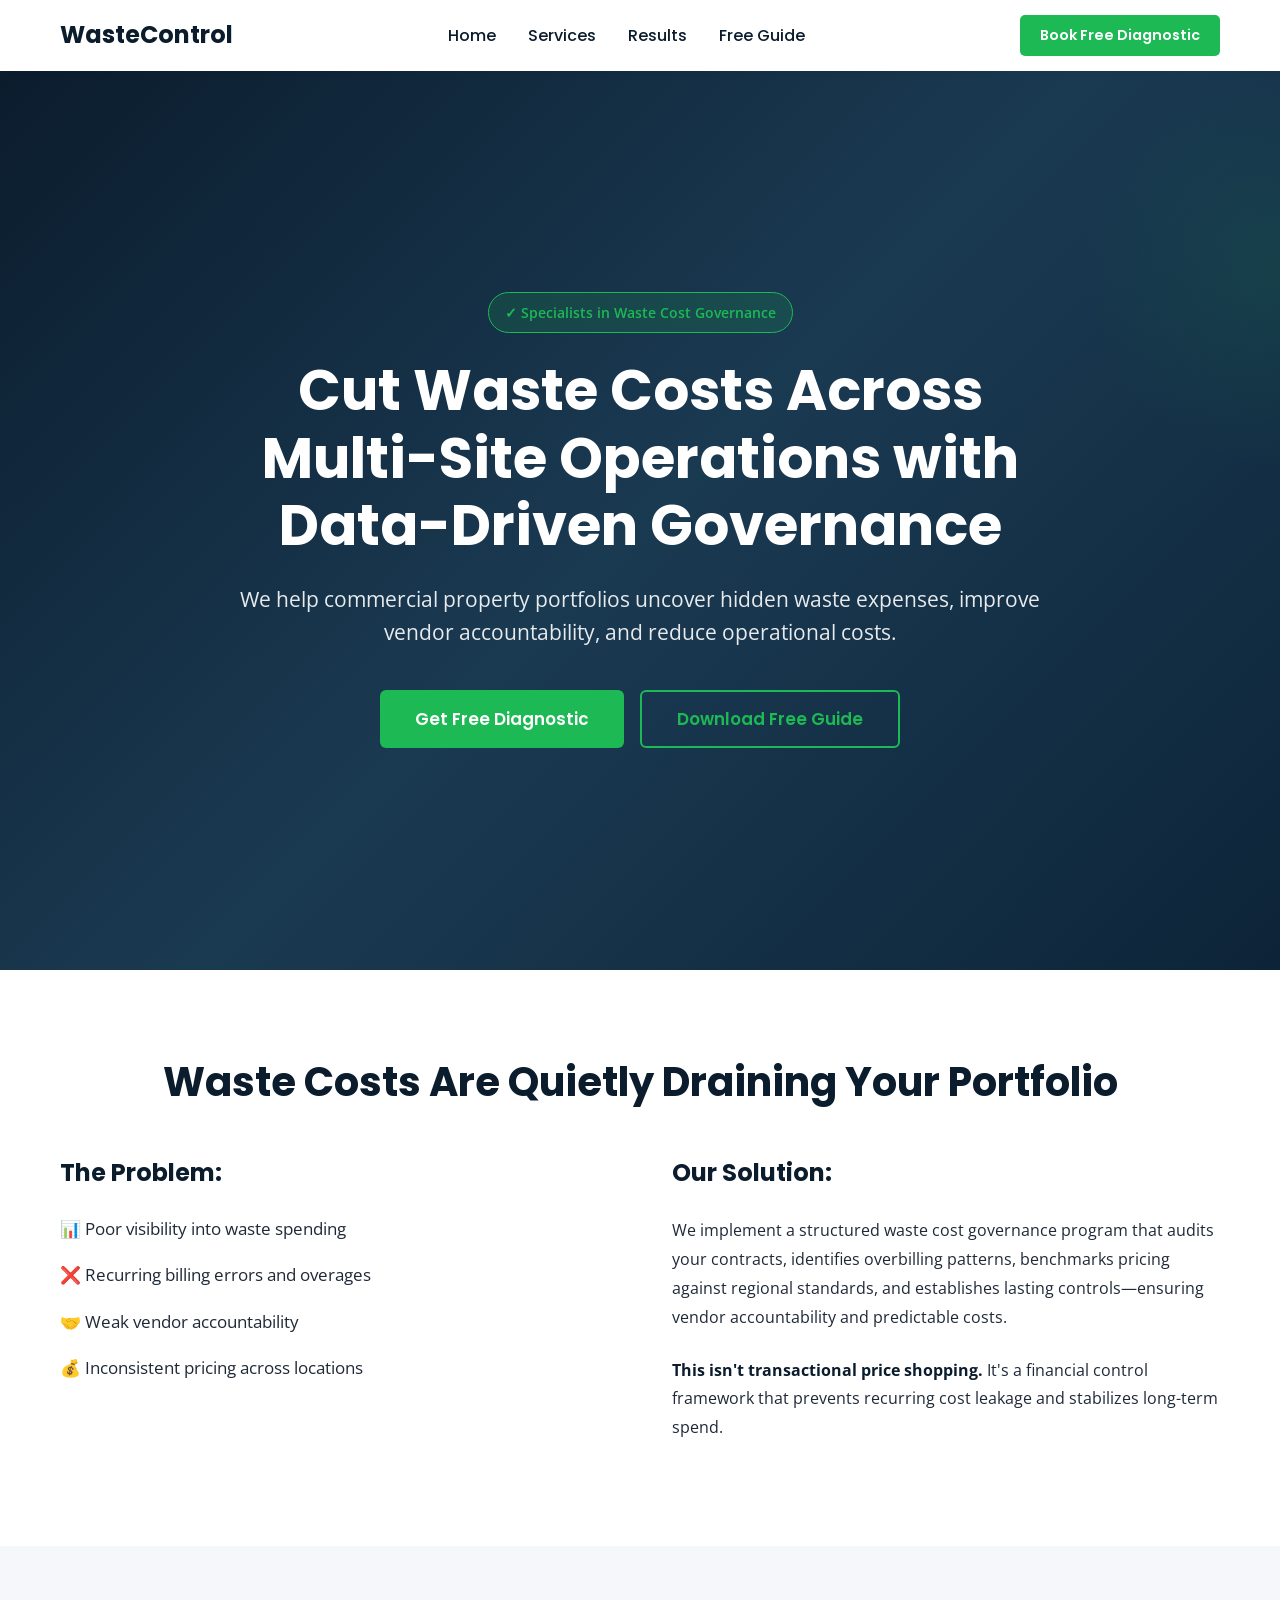
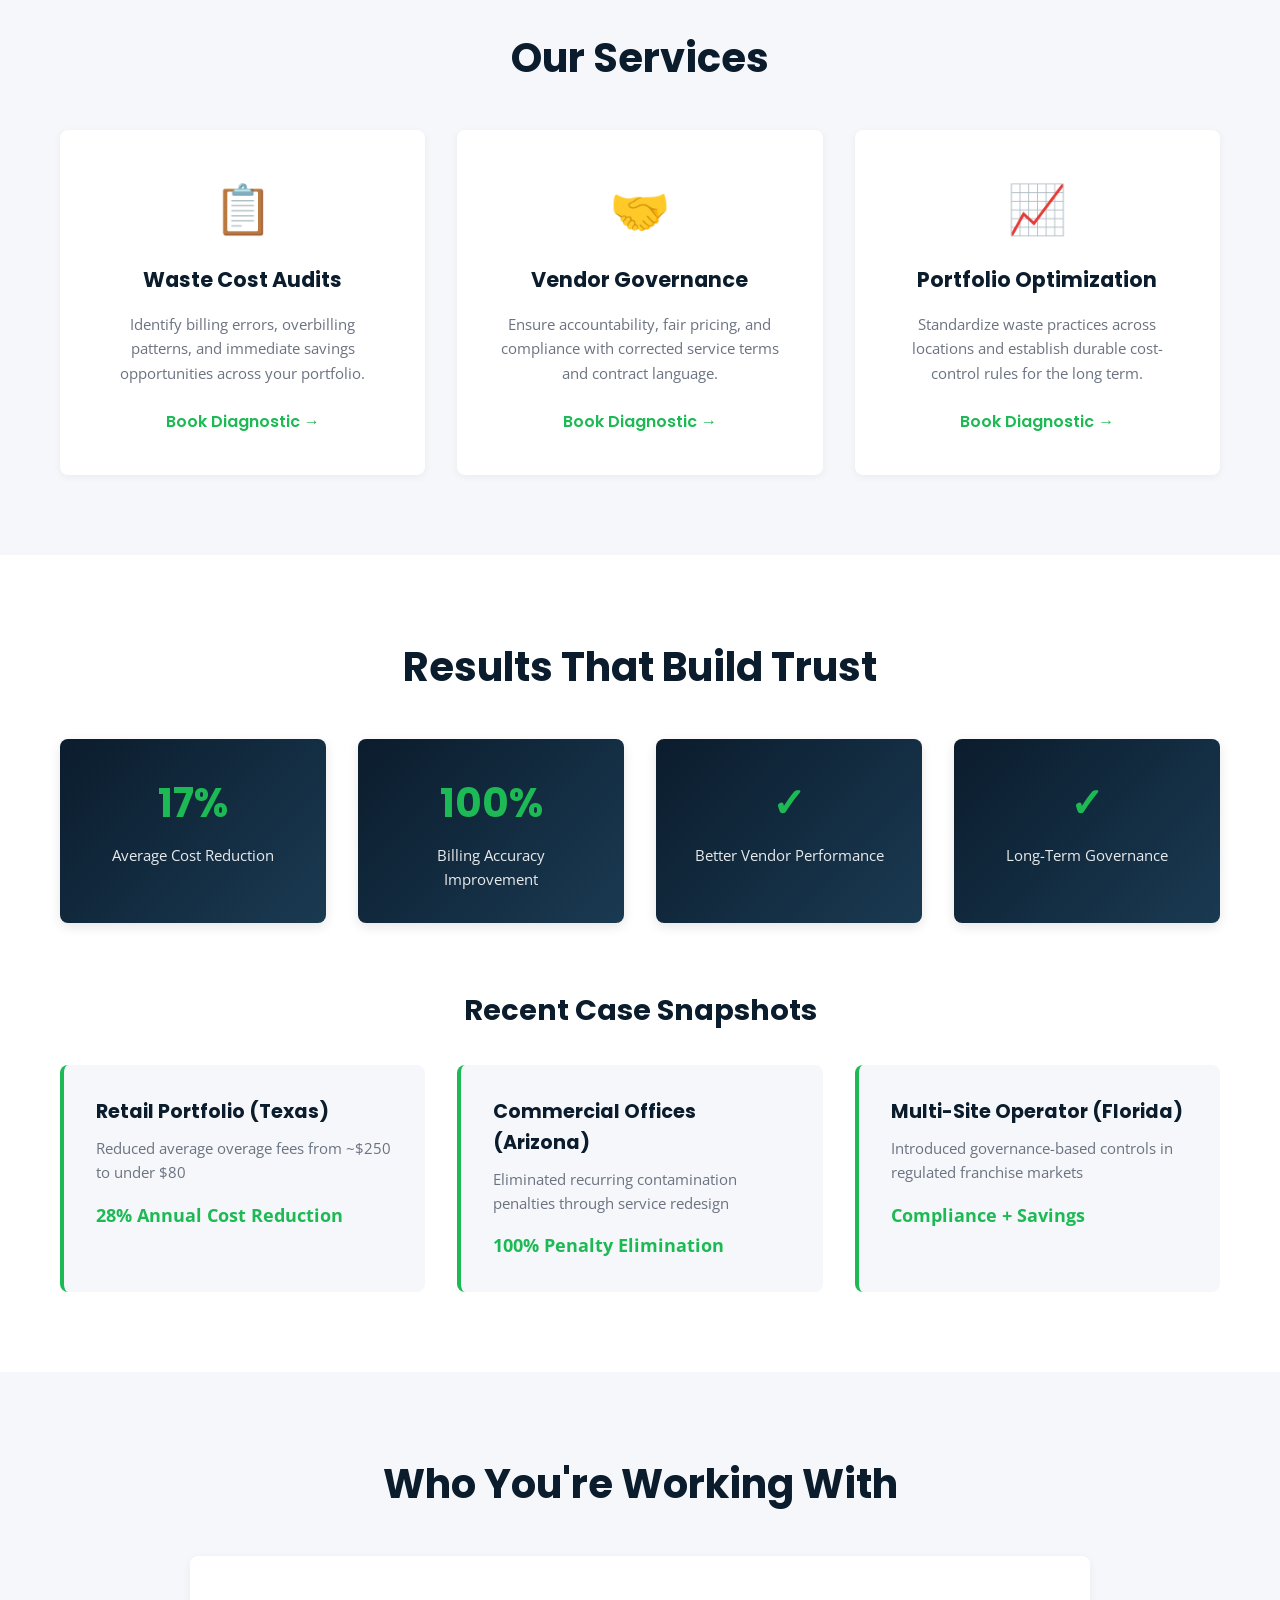
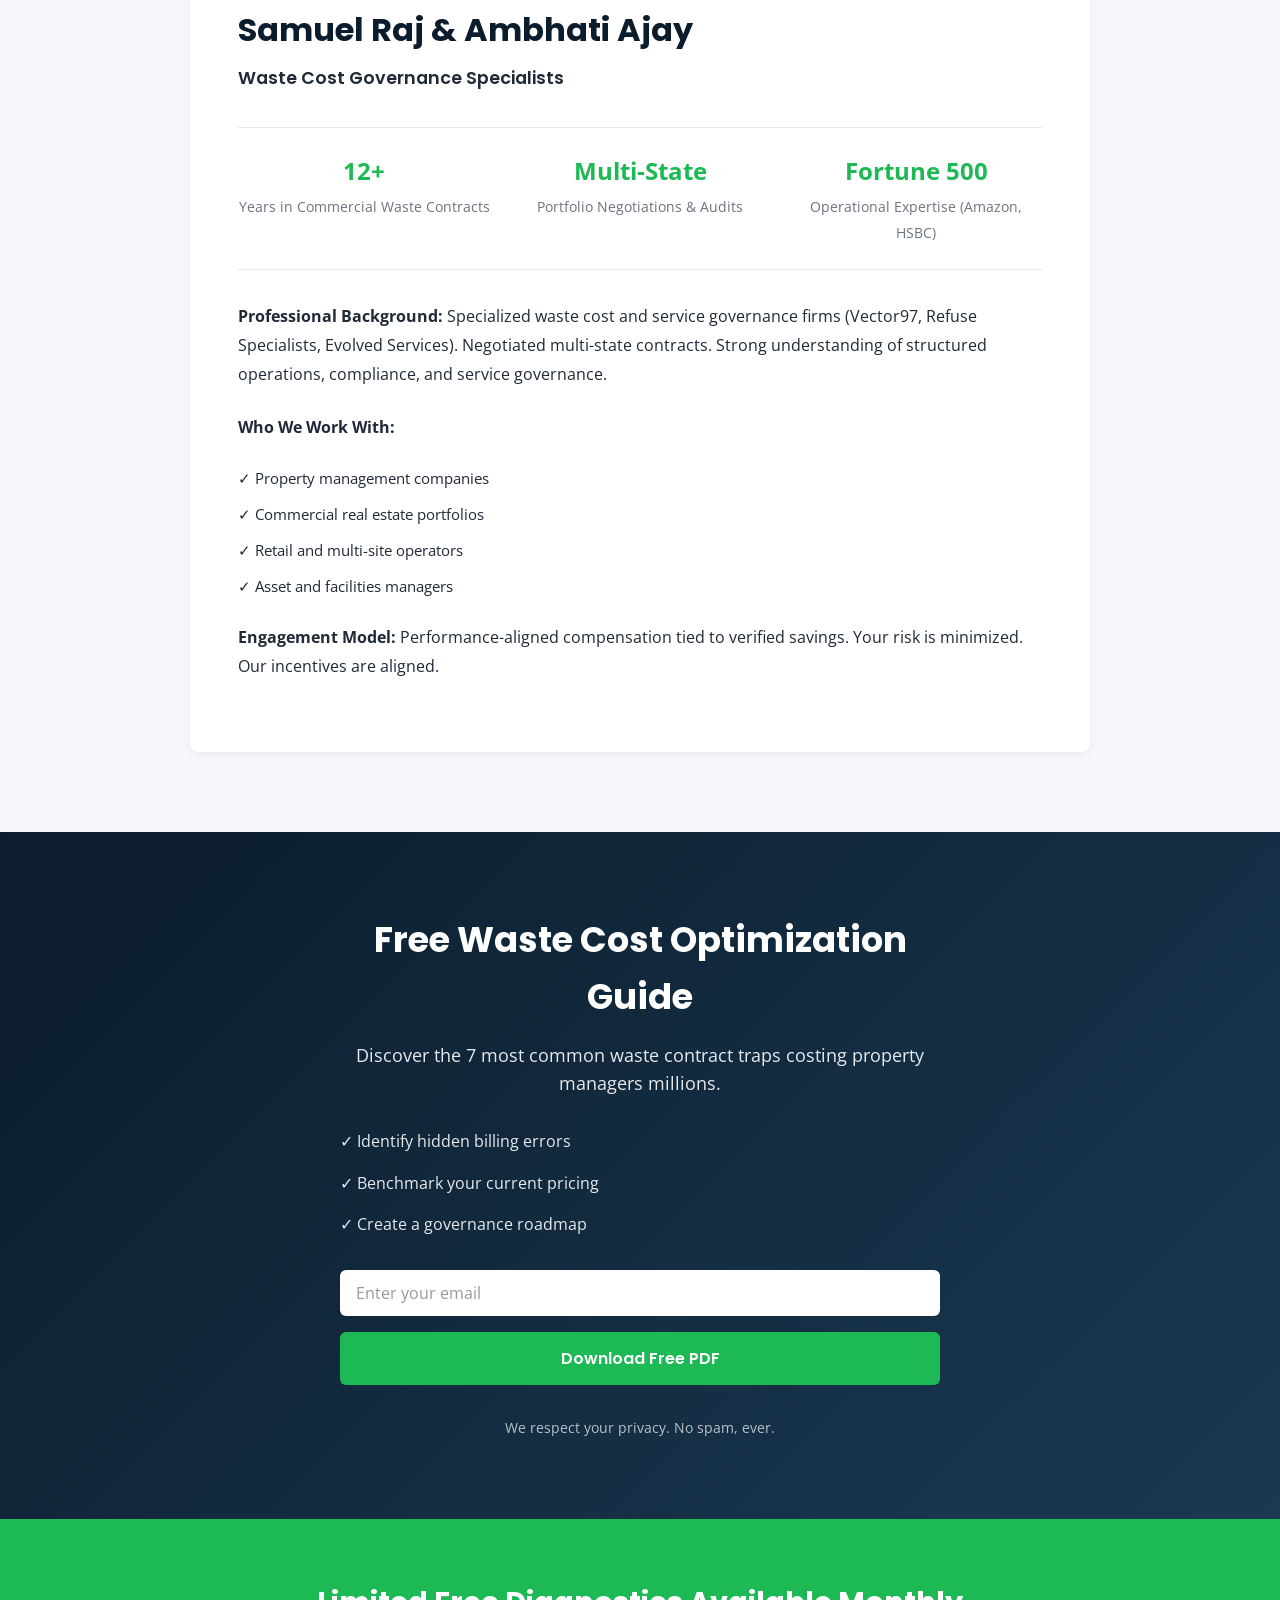
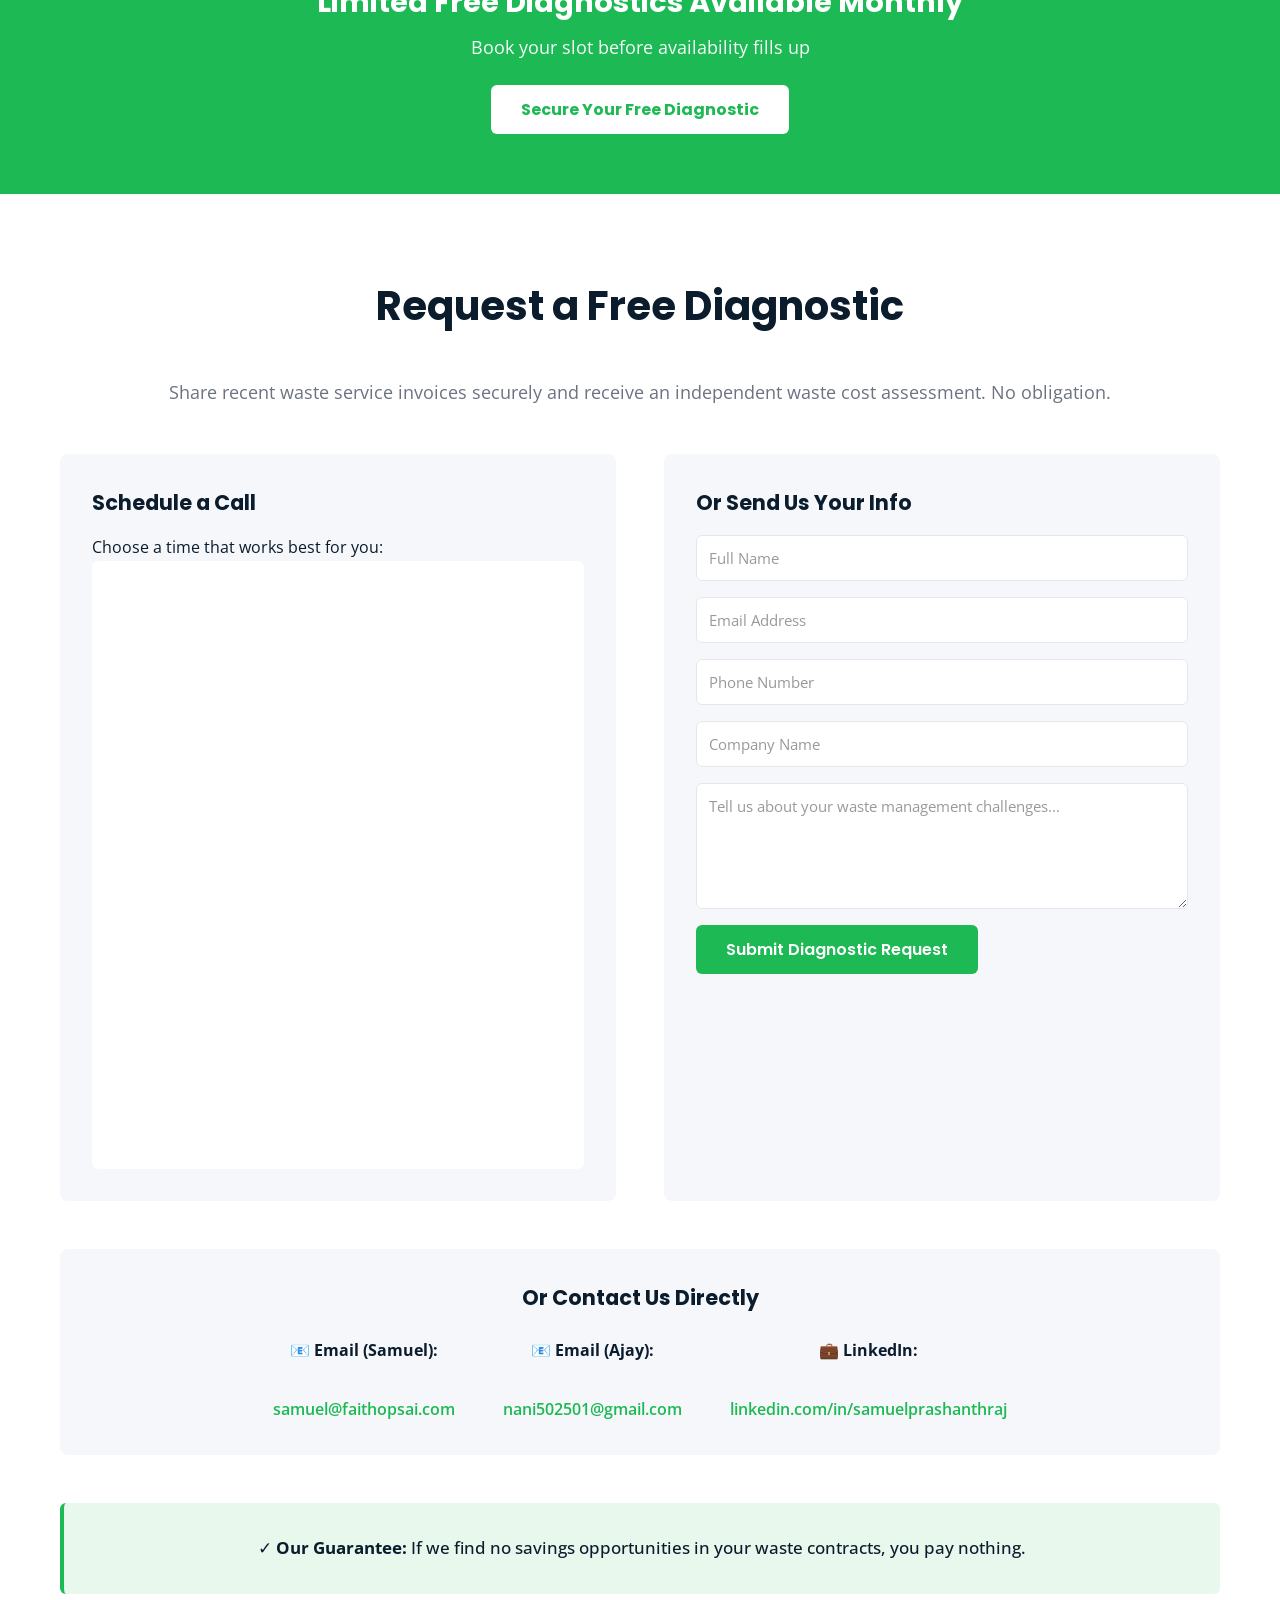
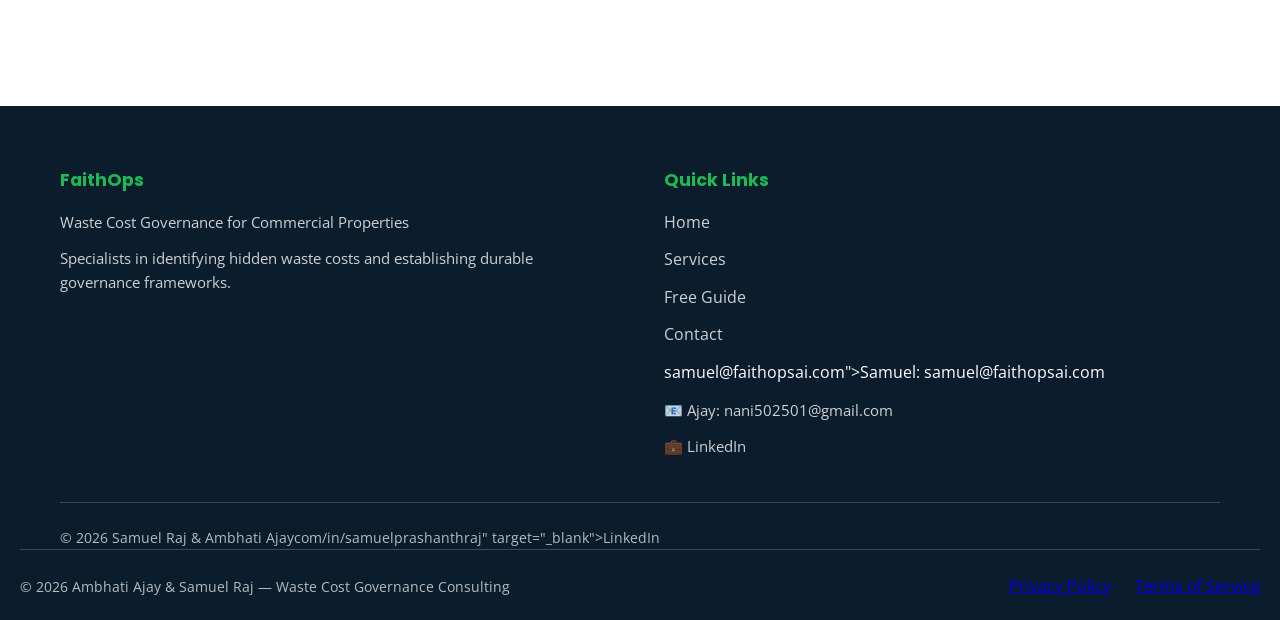
==== index.html @ 8cce2446 "Initial commit - WasteControl site" ====
<!DOCTYPE html>
<html lang="en">
<head>
    <meta charset="UTF-8">
    <meta name="viewport" content="width=device-width, initial-scale=1.0">
    <title>Cut Waste Costs Across Multi-Site Operations | WasteControl</title>
    <link href="https://fonts.googleapis.com/css2?family=Poppins:wght@500;600;700&family=Open+Sans:wght@400;500;600&family=Inter:wght@500;600;700&display=swap" rel="stylesheet">
    <link rel="stylesheet" href="styles.css">
</head>
<body>
    <!-- STICKY HEADER WITH CTA -->
    <header class="sticky-header">
        <div class="header-container">
            <div class="logo">
                <a href="#home">WasteControl</a>
            </div>
            <nav class="nav-links">
                <a href="#home">Home</a>
                <a href="#problem">Services</a>
                <a href="#results">Results</a>
                <a href="#guide">Free Guide</a>
            </nav>
            <button class="btn-cta-header" onclick="scrollToSection('booking')">Book Free Diagnostic</button>
        </div>
    </header>

    <!-- HERO SECTION -->
    <section id="home" class="hero">
        <div class="hero-bg"></div>
        <div class="hero-content">
            <div class="trust-badge">
                <span>✓ Specialists in Waste Cost Governance</span>
            </div>
            <h1 class="hero-headline">Cut Waste Costs Across Multi-Site Operations with Data-Driven Governance</h1>
            <p class="hero-subheadline">We help commercial property portfolios uncover hidden waste expenses, improve vendor accountability, and reduce operational costs.</p>
            <div class="hero-ctas">
                <button class="btn-primary" onclick="scrollToSection('booking')">Get Free Diagnostic</button>
                <button class="btn-secondary" onclick="scrollToSection('guide')">Download Free Guide</button>
            </div>
        </div>
    </section>

    <!-- PROBLEM → SOLUTION SECTION -->
    <section id="problem" class="problem-solution">
        <div class="container">
            <h2 class="section-headline">Waste Costs Are Quietly Draining Your Portfolio</h2>
            <div class="problem-solution-grid">
                <div class="problem-column">
                    <h3>The Problem:</h3>
                    <ul class="problem-bullets">
                        <li>📊 Poor visibility into waste spending</li>
                        <li>❌ Recurring billing errors and overages</li>
                        <li>🤝 Weak vendor accountability</li>
                        <li>💰 Inconsistent pricing across locations</li>
                    </ul>
                </div>
                <div class="solution-column">
                    <h3>Our Solution:</h3>
                    <p>We implement a structured waste cost governance program that audits your contracts, identifies overbilling patterns, benchmarks pricing against regional standards, and establishes lasting controls—ensuring vendor accountability and predictable costs.</p>
                    <p><strong>This isn't transactional price shopping.</strong> It's a financial control framework that prevents recurring cost leakage and stabilizes long-term spend.</p>
                </div>
            </div>
        </div>
    </section>

    <!-- SERVICES SECTION -->
    <section class="services">
        <div class="container">
            <h2 class="section-headline">Our Services</h2>
            <div class="services-grid">
                <div class="service-card">
                    <div class="service-icon">📋</div>
                    <h3>Waste Cost Audits</h3>
                    <p>Identify billing errors, overbilling patterns, and immediate savings opportunities across your portfolio.</p>
                    <button class="btn-link" onclick="scrollToSection('booking')">Book Diagnostic →</button>
                </div>
                <div class="service-card">
                    <div class="service-icon">🤝</div>
                    <h3>Vendor Governance</h3>
                    <p>Ensure accountability, fair pricing, and compliance with corrected service terms and contract language.</p>
                    <button class="btn-link" onclick="scrollToSection('booking')">Book Diagnostic →</button>
                </div>
                <div class="service-card">
                    <div class="service-icon">📈</div>
                    <h3>Portfolio Optimization</h3>
                    <p>Standardize waste practices across locations and establish durable cost-control rules for the long term.</p>
                    <button class="btn-link" onclick="scrollToSection('booking')">Book Diagnostic →</button>
                </div>
            </div>
        </div>
    </section>

    <!-- RESULTS / CASE WINS SECTION -->
    <section id="results" class="results">
        <div class="container">
            <h2 class="section-headline">Results That Build Trust</h2>
            <div class="results-grid">
                <div class="result-card">
                    <div class="result-metric">
                        <span class="counter" data-target="25">0</span>%
                    </div>
                    <p>Average Cost Reduction</p>
                </div>
                <div class="result-card">
                    <div class="result-metric">
                        100%
                    </div>
                    <p>Billing Accuracy Improvement</p>
                </div>
                <div class="result-card">
                    <div class="result-metric">
                        ✓
                    </div>
                    <p>Better Vendor Performance</p>
                </div>
                <div class="result-card">
                    <div class="result-metric">
                        ✓
                    </div>
                    <p>Long-Term Governance</p>
                </div>
            </div>

            <div class="case-wins">
                <h3>Recent Case Snapshots</h3>
                <div class="case-grid">
                    <div class="case-card">
                        <h4>Retail Portfolio (Texas)</h4>
                        <p>Reduced average overage fees from ~$250 to under $80</p>
                        <strong>28% Annual Cost Reduction</strong>
                    </div>
                    <div class="case-card">
                        <h4>Commercial Offices (Arizona)</h4>
                        <p>Eliminated recurring contamination penalties through service redesign</p>
                        <strong>100% Penalty Elimination</strong>
                    </div>
                    <div class="case-card">
                        <h4>Multi-Site Operator (Florida)</h4>
                        <p>Introduced governance-based controls in regulated franchise markets</p>
                        <strong>Compliance + Savings</strong>
                    </div>
                </div>
            </div>
        </div>
    </section>

    <!-- ABOUT SECTION (Authority Builder) -->
    <section class="about">
        <div class="container">
            <h2 class="section-headline">Who You're Working With</h2>
            <div class="about-grid">
                <div class="about-content">
                    <h3>Samuel Raj & Ambhati Ajay</h3>
                    <p class="about-title">Waste Cost Governance Specialists</p>
                    
                    <div class="authority-stats">
                        <div class="stat">
                            <strong>12+</strong>
                            <span>Years in Commercial Waste Contracts</span>
                        </div>
                        <div class="stat">
                            <strong>Multi-State</strong>
                            <span>Portfolio Negotiations & Audits</span>
                        </div>
                        <div class="stat">
                            <strong>Fortune 500</strong>
                            <span>Operational Expertise (Amazon, HSBC)</span>
                        </div>
                    </div>

                    <p><strong>Professional Background:</strong> Specialized waste cost and service governance firms (Vector97, Refuse Specialists, Evolved Services). Negotiated multi-state contracts. Strong understanding of structured operations, compliance, and service governance.</p>
                    
                    <p><strong>Who We Work With:</strong></p>
                    <ul>
                        <li>✓ Property management companies</li>
                        <li>✓ Commercial real estate portfolios</li>
                        <li>✓ Retail and multi-site operators</li>
                        <li>✓ Asset and facilities managers</li>
                    </ul>

                    <p><strong>Engagement Model:</strong> Performance-aligned compensation tied to verified savings. Your risk is minimized. Our incentives are aligned.</p>
                </div>
            </div>
        </div>
    </section>

    <!-- FREE GUIDE (LEAD MAGNET) -->
    <section id="guide" class="lead-magnet">
        <div class="container">
            <div class="magnet-content">
                <h2>Free Waste Cost Optimization Guide</h2>
                <p class="magnet-subheading">Discover the 7 most common waste contract traps costing property managers millions.</p>
                
                <div class="magnet-benefits">
                    <div class="benefit">✓ Identify hidden billing errors</div>
                    <div class="benefit">✓ Benchmark your current pricing</div>
                    <div class="benefit">✓ Create a governance roadmap</div>
                </div>

                <form class="email-form" id="guide-form">
                    <input type="email" name="email" placeholder="Enter your email" required>
                    <button type="submit" class="btn-primary">Download Free PDF</button>
                </form>
                <p class="form-note">We respect your privacy. No spam, ever.</p>
            </div>
        </div>
    </section>

    <!-- CTA REMINDER SECTION -->
    <section class="cta-reminder">
        <div class="container">
            <h2>Limited Free Diagnostics Available Monthly</h2>
            <p>Book your slot before availability fills up</p>
            <button class="btn-primary" onclick="scrollToSection('booking')">Secure Your Free Diagnostic</button>
        </div>
    </section>

    <!-- CONTACT / BOOKING SECTION -->
    <section id="booking" class="contact-booking">
        <div class="container">
            <h2 class="section-headline">Request a Free Diagnostic</h2>
            <p class="section-subtext">Share recent waste service invoices securely and receive an independent waste cost assessment. No obligation.</p>
            
            <div class="booking-grid">
                <div class="booking-calendly">
                    <h3>Schedule a Call</h3>
                    <p>Choose a time that works best for you:</p>
                    <!-- Calendly embed - replace with your actual Calendly link -->
                    <div class="calendly-placeholder">
                        <iframe src="https://calendly.com/your-calendly-url" width="100%" height="600" frameborder="0"></iframe>
                    </div>
                </div>

                <div class="booking-form">
                    <h3>Or Send Us Your Info</h3>
                    <form class="contact-form" id="contact-form">
                        <input type="text" name="name" placeholder="Full Name" required>
                        <input type="email" name="email" placeholder="Email Address" required>
                        <input type="tel" name="phone" placeholder="Phone Number" required>
                        <input type="text" name="company" placeholder="Company Name" required>
                        <textarea name="message" placeholder="Tell us about your waste management challenges..." rows="5" required></textarea>
                        <button type="submit" class="btn-primary">Submit Diagnostic Request</button>
                    </form>
                </div>
            </div>

            <div class="contact-alternatives">
                <h3>Or Contact Us Directly</h3>
                <div class="contact-options">
                    <div>
                        <strong>📧 Email (Samuel):</strong><br>
                        <a href="mailto:samuel@faithopsai.com">samuel@faithopsai.com</a>
                    </div>
                    <div>
                        <strong>📧 Email (Ajay):</strong><br>
                        <a href="mailto:nani502501@gmail.com">nani502501@gmail.com</a>
                    </div>
                    <div>
                        <strong>💼 LinkedIn:</strong><br>
                        <a href="https://www.linkedin.com/in/samuelprashanthraj" target="_blank">linkedin.com/in/samuelprashanthraj</a>
                    </div>
                </div>
            </div>

            <div class="guarantee">
                <p>✓ <strong>Our Guarantee:</strong> If we find no savings opportunities in your waste contracts, you pay nothing.</p>
            </div>
        </div>
    </section>

    <!-- FOOTER -->
    <footer class="footer">
        <div class="container">
            <div class="footer-content">
                <div class="footer-section">
                    <h4>FaithOps</h4>
                    <p>Waste Cost Governance for Commercial Properties</p>
                    <p class="footer-credibility">Specialists in identifying hidden waste costs and establishing durable governance frameworks.</p>
                </div>
                <div class="footer-section">
                    <h4>Quick Links</h4>
                    <ul>
                        <li><a href="#home">Home</a></li>
                        <li><a href="#problem">Services</a></li>
                        <li><a href="#guide">Free Guide</a></li>
                        <li><a href="#booking">Contact</a></li>
                    </ul>samuel@faithopsai.com">Samuel: samuel@faithopsai.com</a></p>
                    <p>📧 <a href="mailto:nani502501@gmail.com">Ajay: nani502501@gmail.com</a></p>
                    <p>💼 <a href="https://www.linkedin.com/in/samuelprashanthraj" target="_blank">LinkedIn</a></p>
                </div>
            </div>
            <div class="footer-bottom">
                <p>&copy; 2026 Samuel Raj & Ambhati Ajaycom/in/samuelprashanthraj" target="_blank">LinkedIn</a></p>
                </div>
            </div>
            <div class="footer-bottom">
                <p>&copy; 2026 Ambhati Ajay & Samuel Raj — Waste Cost Governance Consulting</p>
                <div class="footer-links">
                    <a href="#">Privacy Policy</a>
                    <a href="#">Terms of Service</a>
                </div>
            </div>
        </div>
    </footer>

    <script src="script.js"></script>
</body>
</html>
---- styles.css ----
/* ROOT VARIABLES */
:root {
    --primary: #0b1c2d;
    --white: #ffffff;
    --accent-green: #1db954;
    --light-gray: #f5f7fa;
    --medium-gray: #6b7280;
    --dark-gray: #1f2937;
    --border: #e5e7eb;
    
    --font-heading: 'Poppins', sans-serif;
    --font-body: 'Open Sans', sans-serif;
}

/* GLOBAL STYLES */
* {
    margin: 0;
    padding: 0;
    box-sizing: border-box;
}

html {
    scroll-behavior: smooth;
}

body {
    font-family: var(--font-body);
    color: var(--primary);
    background-color: var(--white);
    line-height: 1.6;
}

/* UTILITIES */
.container {
    max-width: 1200px;
    margin: 0 auto;
    padding: 0 20px;
}

.section-headline {
    font-family: var(--font-heading);
    font-size: 2.5rem;
    font-weight: 700;
    color: var(--primary);
    margin-bottom: 2.5rem;
    text-align: center;
}

.section-subtext {
    text-align: center;
    color: var(--medium-gray);
    margin-bottom: 2rem;
    font-size: 1.1rem;
}

/* BUTTONS */
.btn-primary {
    background-color: var(--accent-green);
    color: var(--white);
    padding: 12px 30px;
    border: none;
    border-radius: 6px;
    font-family: var(--font-heading);
    font-weight: 600;
    font-size: 1rem;
    cursor: pointer;
    transition: all 0.3s ease;
    text-transform: none;
}

.btn-primary:hover {
    background-color: #1aa34a;
    transform: translateY(-2px);
    box-shadow: 0 8px 16px rgba(29, 185, 84, 0.2);
}

.btn-secondary {
    background-color: transparent;
    color: var(--accent-green);
    padding: 12px 30px;
    border: 2px solid var(--accent-green);
    border-radius: 6px;
    font-family: var(--font-heading);
    font-weight: 600;
    font-size: 1rem;
    cursor: pointer;
    transition: all 0.3s ease;
}

.btn-secondary:hover {
    background-color: var(--accent-green);
    color: var(--white);
}

.btn-link {
    background: none;
    border: none;
    color: var(--accent-green);
    font-family: var(--font-heading);
    font-weight: 600;
    cursor: pointer;
    font-size: 0.95rem;
    transition: all 0.3s ease;
    text-decoration: none;
}

.btn-link:hover {
    color: #1aa34a;
    transform: translateX(4px);
}

.btn-cta-header {
    background-color: var(--accent-green);
    color: var(--white);
    padding: 10px 20px;
    border: none;
    border-radius: 5px;
    font-family: var(--font-heading);
    font-weight: 600;
    font-size: 0.9rem;
    cursor: pointer;
    transition: all 0.3s ease;
}

.btn-cta-header:hover {
    background-color: #1aa34a;
}

/* STICKY HEADER */
.sticky-header {
    position: fixed;
    top: 0;
    width: 100%;
    background-color: var(--white);
    box-shadow: 0 2px 8px rgba(0, 0, 0, 0.08);
    z-index: 1000;
    padding: 15px 0;
}

.header-container {
    max-width: 1200px;
    margin: 0 auto;
    padding: 0 20px;
    display: flex;
    justify-content: space-between;
    align-items: center;
}

.logo a {
    font-family: var(--font-heading);
    font-size: 1.5rem;
    font-weight: 700;
    color: var(--primary);
    text-decoration: none;
    transition: color 0.3s ease;
}

.logo a:hover {
    color: var(--accent-green);
}

.nav-links {
    display: flex;
    gap: 2rem;
}

.nav-links a {
    font-family: var(--font-heading);
    color: var(--primary);
    text-decoration: none;
    font-weight: 500;
    transition: color 0.3s ease;
}

.nav-links a:hover {
    color: var(--accent-green);
}

/* HERO SECTION */
.hero {
    margin-top: 70px;
    position: relative;
    padding: 80px 20px;
    min-height: 100vh;
    display: flex;
    align-items: center;
    justify-content: center;
    overflow: hidden;
}

.hero-bg {
    position: absolute;
    top: 0;
    left: 0;
    width: 100%;
    height: 100%;
    background: linear-gradient(135deg, #0b1c2d 0%, #1a3a52 50%, #0d2438 100%);
    z-index: -1;
}

.hero::after {
    content: '';
    position: absolute;
    top: 0;
    right: -200px;
    width: 400px;
    height: 400px;
    background: radial-gradient(circle, rgba(29, 185, 84, 0.1) 0%, transparent 70%);
    border-radius: 50%;
    z-index: 0;
}

.hero-content {
    text-align: center;
    color: var(--white);
    z-index: 1;
    max-width: 800px;
}

.trust-badge {
    display: inline-block;
    background-color: rgba(29, 185, 84, 0.15);
    color: var(--accent-green);
    padding: 8px 16px;
    border-radius: 30px;
    font-size: 0.9rem;
    font-weight: 600;
    margin-bottom: 1.5rem;
    border: 1px solid var(--accent-green);
}

.hero-headline {
    font-family: var(--font-heading);
    font-size: 3.5rem;
    font-weight: 700;
    margin-bottom: 1.5rem;
    line-height: 1.2;
}

.hero-subheadline {
    font-size: 1.3rem;
    margin-bottom: 2.5rem;
    color: rgba(255, 255, 255, 0.9);
    line-height: 1.6;
}

.hero-ctas {
    display: flex;
    gap: 1rem;
    justify-content: center;
    flex-wrap: wrap;
}

.hero-ctas .btn-primary,
.hero-ctas .btn-secondary {
    font-size: 1.05rem;
    padding: 14px 35px;
}

/* PROBLEM → SOLUTION SECTION */
.problem-solution {
    padding: 80px 20px;
    background-color: var(--white);
}

.problem-solution-grid {
    display: grid;
    grid-template-columns: 1fr 1fr;
    gap: 4rem;
    align-items: start;
}

.problem-column h3,
.solution-column h3 {
    font-family: var(--font-heading);
    font-size: 1.5rem;
    font-weight: 700;
    margin-bottom: 1.5rem;
    color: var(--primary);
}

.problem-bullets {
    list-style: none;
}

.problem-bullets li {
    font-size: 1.05rem;
    margin-bottom: 1.2rem;
    padding-left: 0;
    color: var(--dark-gray);
    line-height: 1.6;
}

.solution-column p {
    font-size: 1rem;
    margin-bottom: 1.5rem;
    color: var(--dark-gray);
    line-height: 1.8;
}

.solution-column p strong {
    color: var(--primary);
}

/* SERVICES SECTION */
.services {
    padding: 80px 20px;
    background-color: var(--light-gray);
}

.services-grid {
    display: grid;
    grid-template-columns: repeat(auto-fit, minmax(300px, 1fr));
    gap: 2rem;
}

.service-card {
    background-color: var(--white);
    padding: 2.5rem;
    border-radius: 8px;
    box-shadow: 0 2px 8px rgba(0, 0, 0, 0.05);
    transition: all 0.3s ease;
    text-align: center;
}

.service-card:hover {
    box-shadow: 0 8px 24px rgba(0, 0, 0, 0.1);
    transform: translateY(-4px);
}

.service-icon {
    font-size: 3rem;
    margin-bottom: 1rem;
}

.service-card h3 {
    font-family: var(--font-heading);
    font-size: 1.3rem;
    font-weight: 700;
    margin-bottom: 1rem;
    color: var(--primary);
}

.service-card p {
    color: var(--medium-gray);
    margin-bottom: 1.5rem;
    line-height: 1.6;
    font-size: 0.95rem;
}

.service-card .btn-link {
    font-size: 1rem;
}

/* RESULTS SECTION */
.results {
    padding: 80px 20px;
    background-color: var(--white);
}

.results-grid {
    display: grid;
    grid-template-columns: repeat(auto-fit, minmax(200px, 1fr));
    gap: 2rem;
    margin-bottom: 4rem;
}

.result-card {
    background: linear-gradient(135deg, #0b1c2d 0%, #1a3a52 100%);
    color: var(--white);
    padding: 2rem;
    border-radius: 8px;
    text-align: center;
    box-shadow: 0 4px 12px rgba(0, 0, 0, 0.1);
}

.result-metric {
    font-family: var(--font-heading);
    font-size: 2.5rem;
    font-weight: 700;
    margin-bottom: 0.5rem;
    color: var(--accent-green);
}

.result-card p {
    font-size: 0.95rem;
    color: rgba(255, 255, 255, 0.9);
}

.case-wins {
    margin-top: 4rem;
}

.case-wins h3 {
    font-family: var(--font-heading);
    font-size: 1.8rem;
    font-weight: 700;
    margin-bottom: 2rem;
    text-align: center;
    color: var(--primary);
}

.case-grid {
    display: grid;
    grid-template-columns: repeat(auto-fit, minmax(280px, 1fr));
    gap: 2rem;
}

.case-card {
    background-color: var(--light-gray);
    padding: 2rem;
    border-radius: 8px;
    border-left: 4px solid var(--accent-green);
}

.case-card h4 {
    font-family: var(--font-heading);
    font-size: 1.2rem;
    font-weight: 700;
    margin-bottom: 0.5rem;
    color: var(--primary);
}

.case-card p {
    color: var(--medium-gray);
    margin-bottom: 1rem;
    font-size: 0.95rem;
}

.case-card strong {
    color: var(--accent-green);
    font-size: 1.1rem;
}

/* ABOUT SECTION */
.about {
    padding: 80px 20px;
    background-color: var(--light-gray);
}

.about-grid {
    max-width: 900px;
    margin: 0 auto;
}

.about-content {
    background-color: var(--white);
    padding: 3rem;
    border-radius: 8px;
    box-shadow: 0 2px 8px rgba(0, 0, 0, 0.05);
}

.about-content h3 {
    font-family: var(--font-heading);
    font-size: 2rem;
    font-weight: 700;
    margin-bottom: 0.5rem;
    color: var(--primary);
}

.about-title {
    color: var(--accent-green);
    font-family: var(--font-heading);
    font-weight: 600;
    font-size: 1.1rem;
    margin-bottom: 1.5rem;
}

.authority-stats {
    display: grid;
    grid-template-columns: repeat(3, 1fr);
    gap: 1.5rem;
    margin: 2rem 0;
    padding: 1.5rem 0;
    border-top: 1px solid var(--border);
    border-bottom: 1px solid var(--border);
}

.stat {
    text-align: center;
}

.stat strong {
    font-size: 1.5rem;
    color: var(--accent-green);
    display: block;
    margin-bottom: 0.25rem;
}

.stat span {
    color: var(--medium-gray);
    font-size: 0.85rem;
}

.about-content p {
    color: var(--dark-gray);
    margin-bottom: 1.5rem;
    line-height: 1.8;
}

.about-content ul {
    list-style: none;
    margin-bottom: 1.5rem;
}

.about-content ul li {
    color: var(--dark-gray);
    margin-bottom: 0.75rem;
    font-size: 0.95rem;
}

/* LEAD MAGNET SECTION */
.lead-magnet {
    padding: 80px 20px;
    background: linear-gradient(135deg, #0b1c2d 0%, #1a3a52 100%);
    color: var(--white);
}

.magnet-content {
    max-width: 600px;
    margin: 0 auto;
    text-align: center;
}

.magnet-content h2 {
    font-family: var(--font-heading);
    font-size: 2.2rem;
    font-weight: 700;
    margin-bottom: 1rem;
}

.magnet-subheading {
    font-size: 1.1rem;
    margin-bottom: 2rem;
    color: rgba(255, 255, 255, 0.9);
}

.magnet-benefits {
    display: flex;
    flex-direction: column;
    gap: 1rem;
    margin: 2rem 0;
    text-align: left;
}

.benefit {
    font-size: 1rem;
    color: rgba(255, 255, 255, 0.9);
}

.email-form {
    display: flex;
    flex-direction: column;
    gap: 1rem;
    margin: 2rem 0;
}

.email-form input {
    padding: 12px 16px;
    border: none;
    border-radius: 6px;
    font-size: 1rem;
    font-family: var(--font-body);
}

.email-form input::placeholder {
    color: #999;
}

.email-form button {
    padding: 14px;
}

.form-note {
    font-size: 0.85rem;
    color: rgba(255, 255, 255, 0.7);
    margin-top: 0.5rem;
}

/* CTA REMINDER SECTION */
.cta-reminder {
    padding: 60px 20px;
    background-color: var(--accent-green);
    color: var(--white);
    text-align: center;
}

.cta-reminder h2 {
    font-family: var(--font-heading);
    font-size: 1.8rem;
    font-weight: 700;
    margin-bottom: 0.5rem;
}

.cta-reminder p {
    font-size: 1.1rem;
    margin-bottom: 1.5rem;
    color: rgba(255, 255, 255, 0.95);
}

.cta-reminder .btn-primary {
    background-color: var(--white);
    color: var(--accent-green);
    font-weight: 700;
}

.cta-reminder .btn-primary:hover {
    background-color: rgba(255, 255, 255, 0.9);
}

/* CONTACT / BOOKING SECTION */
.contact-booking {
    padding: 80px 20px;
    background-color: var(--white);
}

.booking-grid {
    display: grid;
    grid-template-columns: 1fr 1fr;
    gap: 3rem;
    margin: 3rem 0;
}

.booking-calendly,
.booking-form {
    background-color: var(--light-gray);
    padding: 2rem;
    border-radius: 8px;
}

.booking-calendly h3,
.booking-form h3 {
    font-family: var(--font-heading);
    font-size: 1.3rem;
    font-weight: 700;
    margin-bottom: 1rem;
    color: var(--primary);
}

.calendly-placeholder {
    min-height: 600px;
    background-color: var(--white);
    border-radius: 6px;
    overflow: hidden;
}

.contact-form {
    display: flex;
    flex-direction: column;
    gap: 1rem;
}

.contact-form input,
.contact-form textarea {
    padding: 12px;
    border: 1px solid var(--border);
    border-radius: 6px;
    font-family: var(--font-body);
    font-size: 0.95rem;
}

.contact-form input::placeholder,
.contact-form textarea::placeholder {
    color: #999;
}

.contact-form button {
    align-self: flex-start;
}

.contact-alternatives {
    text-align: center;
    margin: 3rem 0;
    padding: 2rem;
    background-color: var(--light-gray);
    border-radius: 8px;
}

.contact-alternatives h3 {
    font-family: var(--font-heading);
    font-size: 1.3rem;
    font-weight: 700;
    margin-bottom: 1.5rem;
    color: var(--primary);
}

.contact-options {
    display: flex;
    justify-content: center;
    gap: 3rem;
}

.contact-options div {
    text-align: center;
}

.contact-options strong {
    display: block;
    margin-bottom: 0.5rem;
    color: var(--primary);
}

.contact-options a {
    color: var(--accent-green);
    text-decoration: none;
    font-weight: 600;
    transition: color 0.3s ease;
}

.contact-options a:hover {
    color: #1aa34a;
}

.guarantee {
    text-align: center;
    padding: 2rem;
    background-color: rgba(29, 185, 84, 0.1);
    border-left: 4px solid var(--accent-green);
    border-radius: 6px;
    margin: 2rem 0;
}

.guarantee p {
    color: var(--primary);
    font-size: 1.05rem;
    font-weight: 500;
}

/* FOOTER */
.footer {
    background-color: var(--primary);
    color: var(--white);
    padding: 60px 20px 20px;
}

.footer-content {
    display: grid;
    grid-template-columns: repeat(auto-fit, minmax(250px, 1fr));
    gap: 3rem;
    margin-bottom: 2rem;
}

.footer-section h4 {
    font-family: var(--font-heading);
    font-size: 1.1rem;
    font-weight: 700;
    margin-bottom: 1rem;
    color: var(--accent-green);
}

.footer-section p {
    color: rgba(255, 255, 255, 0.8);
    margin-bottom: 0.75rem;
    font-size: 0.95rem;
}

.footer-credibility {
    font-size: 0.85rem;
}

.footer-section ul {
    list-style: none;
}

.footer-section ul li {
    margin-bottom: 0.75rem;
}

.footer-section a {
    color: rgba(255, 255, 255, 0.8);
    text-decoration: none;
    transition: color 0.3s ease;
}

.footer-section a:hover {
    color: var(--accent-green);
}

.footer-bottom {
    border-top: 1px solid rgba(255, 255, 255, 0.2);
    padding-top: 1.5rem;
    display: flex;
    justify-content: space-between;
    align-items: center;
    flex-wrap: wrap;
    gap: 1rem;
}

.footer-bottom p {
    color: rgba(255, 255, 255, 0.7);
    font-size: 0.85rem;
}

.footer-links {
    display: flex;
    gap: 1.5rem;
}

/* RESPONSIVE DESIGN */
@media (max-width: 768px) {
    .header-container {
        flex-wrap: wrap;
        gap: 1rem;
    }

    .logo a {
        order: 1;
    }

    .nav-links {
        order: 3;
        width: 100%;
        gap: 1rem;
        flex-wrap: wrap;
    }

    .btn-cta-header {
        order: 2;
    }

    .hero {
        margin-top: 150px;
        padding: 40px 20px;
        min-height: auto;
    }

    .hero-headline {
        font-size: 2rem;
    }

    .hero-subheadline {
        font-size: 1rem;
    }

    .hero-ctas {
        flex-direction: column;
        align-items: center;
    }

    .section-headline {
        font-size: 1.8rem;
    }

    .problem-solution-grid {
        grid-template-columns: 1fr;
        gap: 2rem;
    }

    .authority-stats {
        grid-template-columns: 1fr;
    }

    .booking-grid {
        grid-template-columns: 1fr;
    }

    .contact-options {
        flex-direction: column;
        gap: 1.5rem;
    }

    .footer-bottom {
        justify-content: center;
        text-align: center;
    }

    .services-grid {
        grid-template-columns: 1fr;
    }

    .nav-links {
        display: none;
    }
}

@media (max-width: 480px) {
    .hero {
        margin-top: 180px;
        padding: 30px 15px;
    }

    .hero-headline {
        font-size: 1.5rem;
    }

    .section-headline {
        font-size: 1.5rem;
    }

    .service-card {
        padding: 1.5rem;
    }

    .booking-calendly,
    .booking-form {
        padding: 1.5rem;
    }

    .footer-content {
        grid-template-columns: 1fr;
        gap: 1.5rem;
    }
}

/* SMOOTH ANIMATIONS */
@keyframes fadeInUp {
    from {
        opacity: 0;
        transform: translateY(20px);
    }
    to {
        opacity: 1;
        transform: translateY(0);
    }
}

section {
    animation: fadeInUp 0.6s ease-out;
}

/* COUNTER ANIMATION */
@keyframes countUp {
    from {
        opacity: 0;
    }
    to {
        opacity: 1;
    }
}

.counter {
    animation: countUp 0.5s ease-out;
}
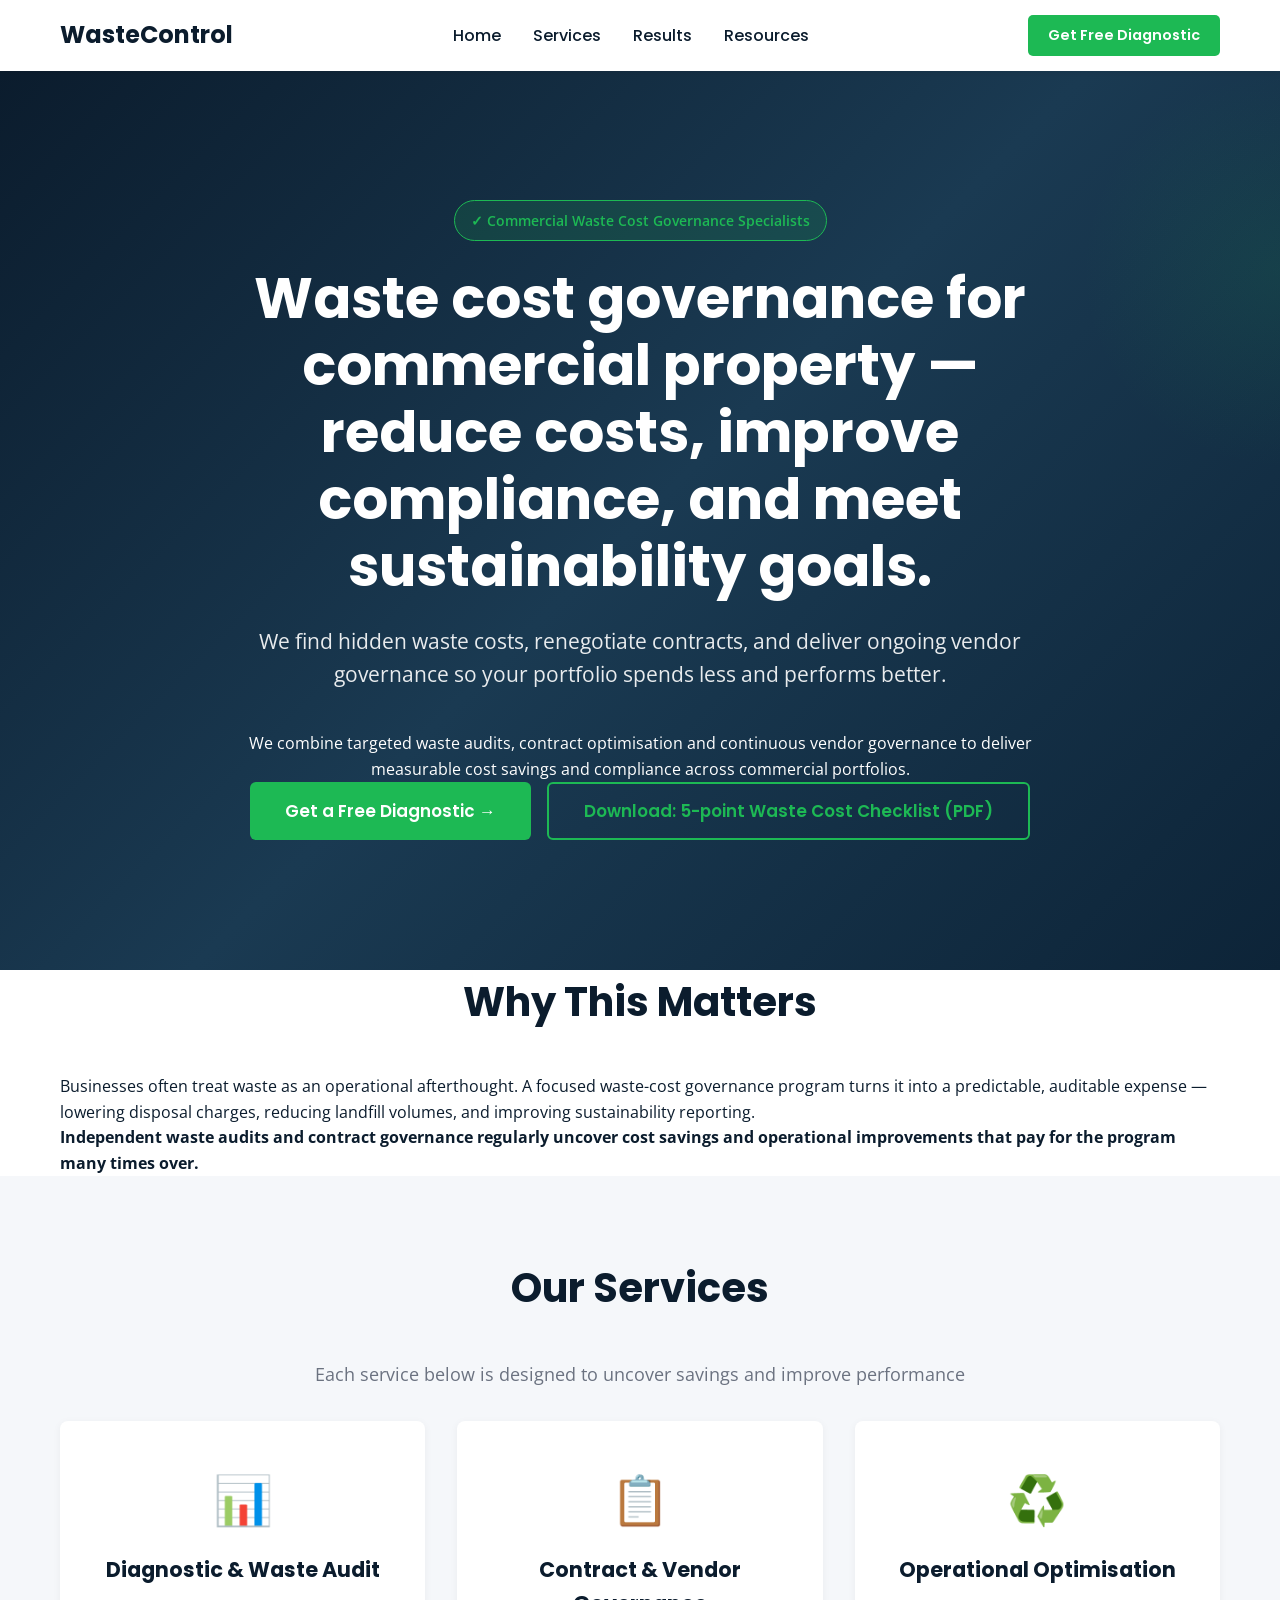
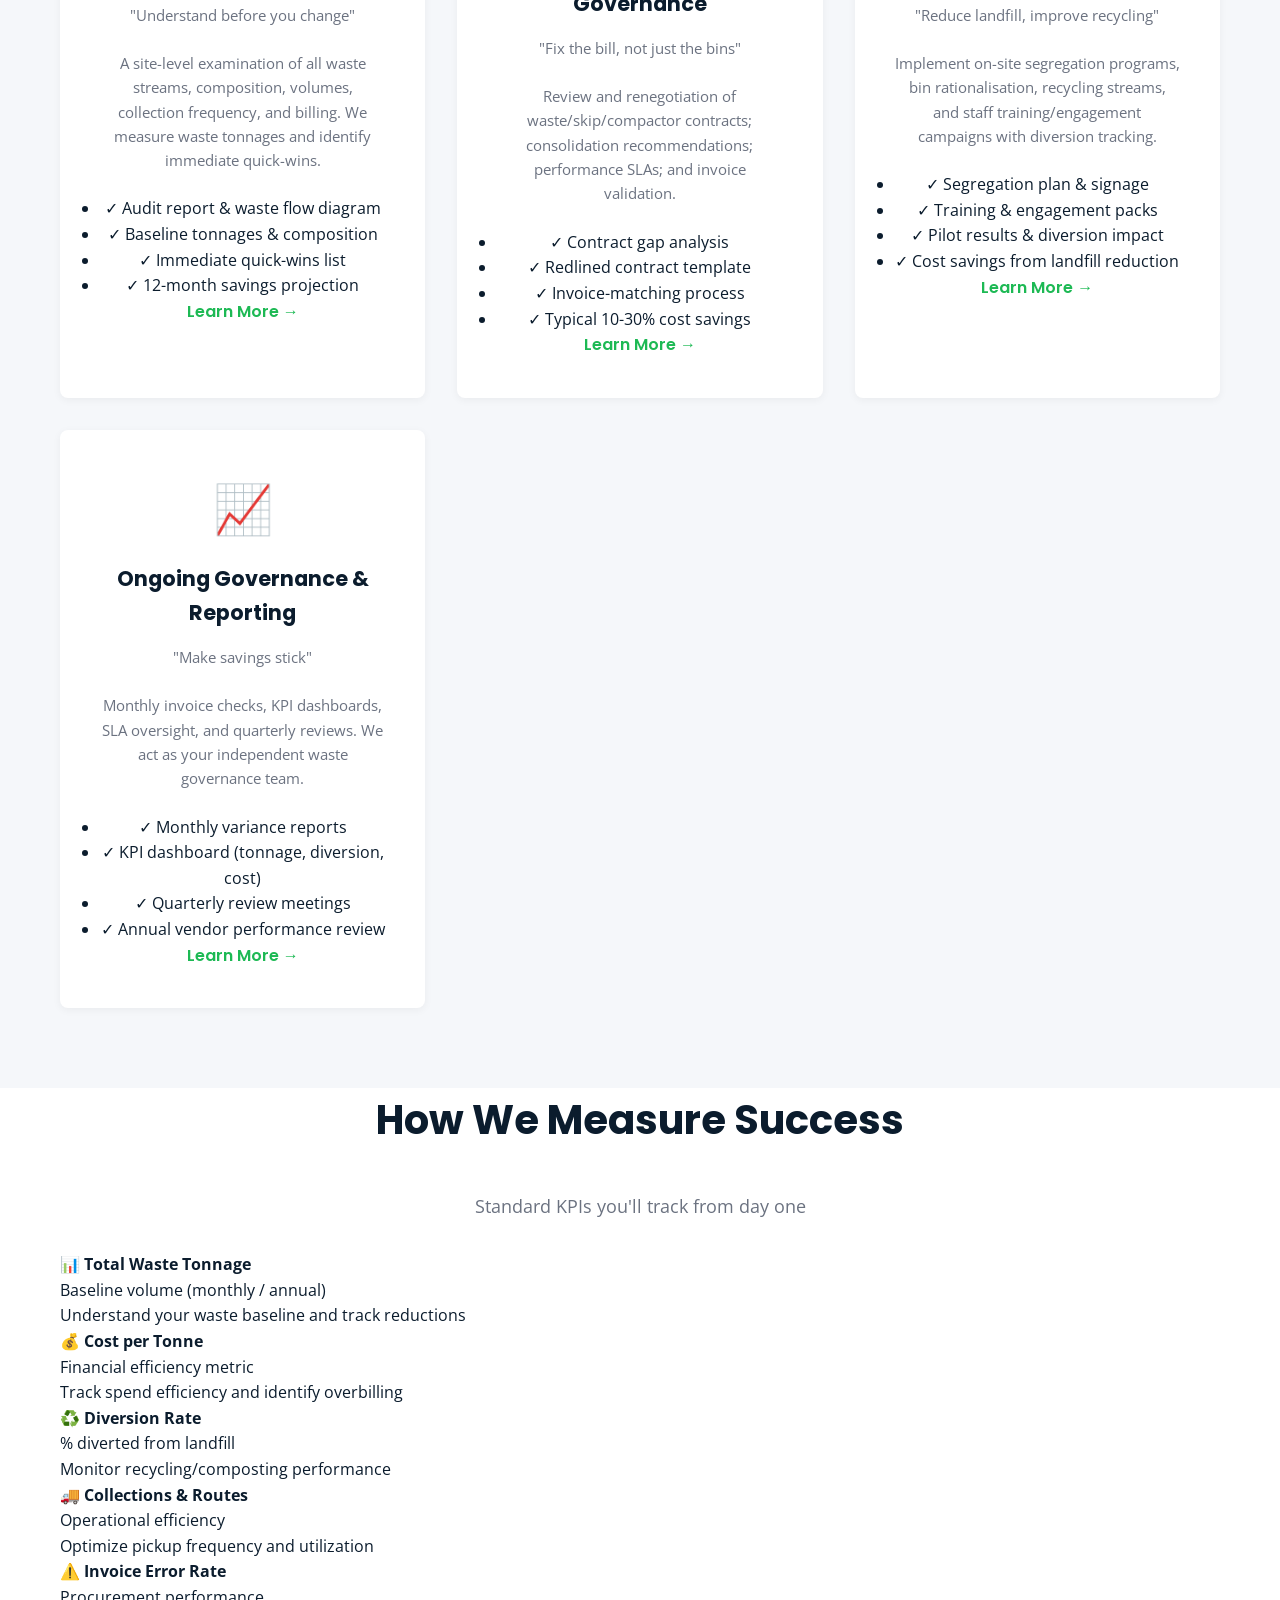
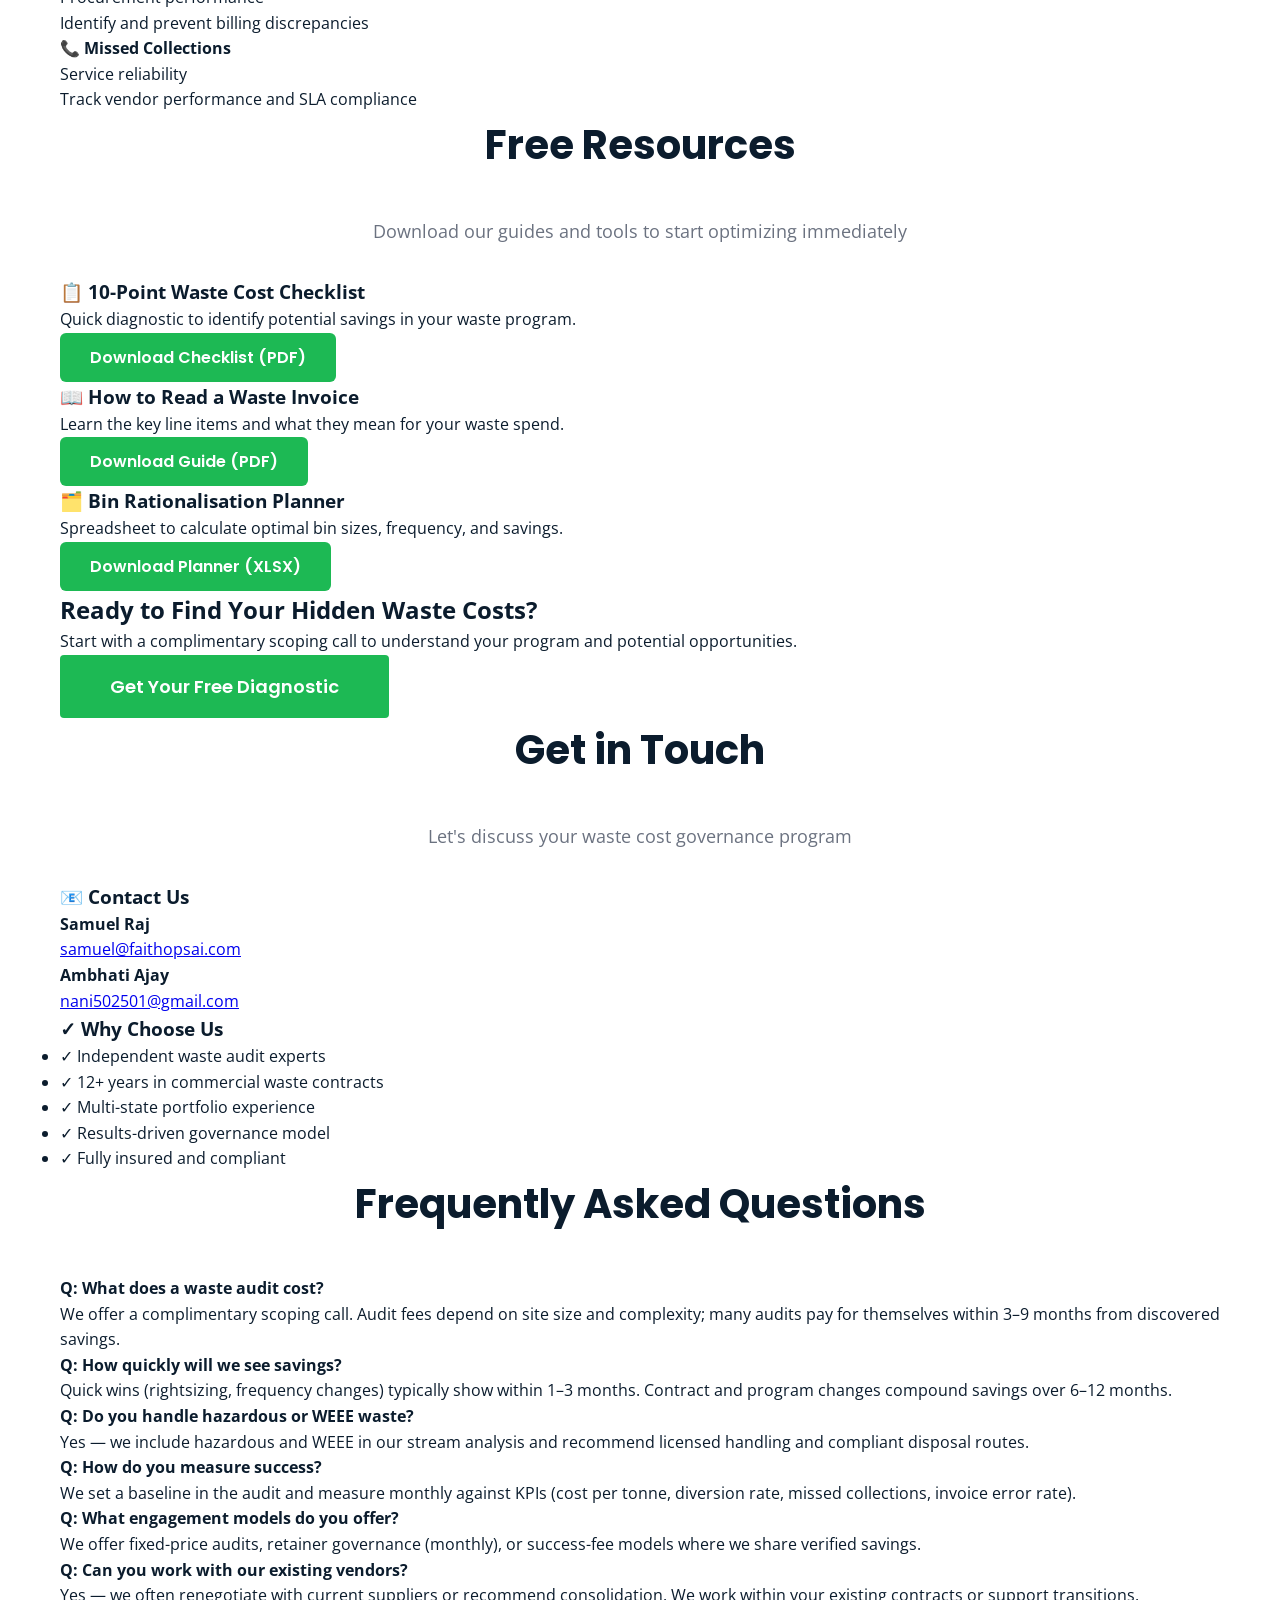
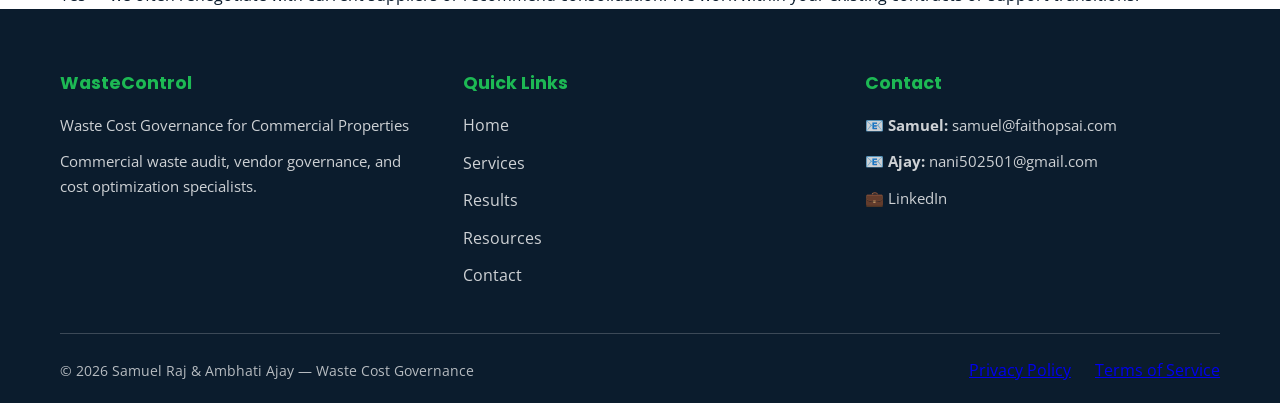
==== commit 07b9868a: "Update: Replace with new homepage design" ====
--- a/index.html
+++ b/index.html
@@ -3,12 +3,14 @@
 <head>
     <meta charset="UTF-8">
     <meta name="viewport" content="width=device-width, initial-scale=1.0">
-    <title>Cut Waste Costs Across Multi-Site Operations | WasteControl</title>
-    <link href="https://fonts.googleapis.com/css2?family=Poppins:wght@500;600;700&family=Open+Sans:wght@400;500;600&family=Inter:wght@500;600;700&display=swap" rel="stylesheet">
+    <meta name="description" content="Commercial waste cost audit and vendor governance for property portfolios. Reduce costs, improve compliance, and meet sustainability goals.">
+    <meta name="keywords" content="waste audit, waste cost governance, commercial waste management, vendor governance, waste contract optimization">
+    <title>Waste Cost Governance for Commercial Property | WasteControl</title>
+    <link href="https://fonts.googleapis.com/css2?family=Poppins:wght@500;600;700&family=Open+Sans:wght@400;500;600&display=swap" rel="stylesheet">
     <link rel="stylesheet" href="styles.css">
 </head>
 <body>
-    <!-- STICKY HEADER WITH CTA -->
+    <!-- STICKY HEADER -->
     <header class="sticky-header">
         <div class="header-container">
             <div class="logo">
@@ -16,11 +18,11 @@
             </div>
             <nav class="nav-links">
                 <a href="#home">Home</a>
-                <a href="#problem">Services</a>
-                <a href="#results">Results</a>
-                <a href="#guide">Free Guide</a>
+                <a href="#services">Services</a>
+                <a href="#kpis">Results</a>
+                <a href="#resources">Resources</a>
             </nav>
-            <button class="btn-cta-header" onclick="scrollToSection('booking')">Book Free Diagnostic</button>
+            <button class="btn-cta-header" onclick="scrollToSection('diagnostic')">Get Free Diagnostic</button>
         </div>
     </header>
 
@@ -29,241 +31,252 @@
         <div class="hero-bg"></div>
         <div class="hero-content">
             <div class="trust-badge">
-                <span>✓ Specialists in Waste Cost Governance</span>
-            </div>
-            <h1 class="hero-headline">Cut Waste Costs Across Multi-Site Operations with Data-Driven Governance</h1>
-            <p class="hero-subheadline">We help commercial property portfolios uncover hidden waste expenses, improve vendor accountability, and reduce operational costs.</p>
+                <span>✓ Commercial Waste Cost Governance Specialists</span>
+            </div>
+            <h1 class="hero-headline">Waste cost governance for commercial property — reduce costs, improve compliance, and meet sustainability goals.</h1>
+            <p class="hero-subheadline">We find hidden waste costs, renegotiate contracts, and deliver ongoing vendor governance so your portfolio spends less and performs better.</p>
+            
+            <p class="value-prop">We combine targeted waste audits, contract optimisation and continuous vendor governance to deliver measurable cost savings and compliance across commercial portfolios.</p>
+            
             <div class="hero-ctas">
-                <button class="btn-primary" onclick="scrollToSection('booking')">Get Free Diagnostic</button>
-                <button class="btn-secondary" onclick="scrollToSection('guide')">Download Free Guide</button>
-            </div>
-        </div>
-    </section>
-
-    <!-- PROBLEM → SOLUTION SECTION -->
-    <section id="problem" class="problem-solution">
-        <div class="container">
-            <h2 class="section-headline">Waste Costs Are Quietly Draining Your Portfolio</h2>
-            <div class="problem-solution-grid">
-                <div class="problem-column">
-                    <h3>The Problem:</h3>
-                    <ul class="problem-bullets">
-                        <li>📊 Poor visibility into waste spending</li>
-                        <li>❌ Recurring billing errors and overages</li>
-                        <li>🤝 Weak vendor accountability</li>
-                        <li>💰 Inconsistent pricing across locations</li>
-                    </ul>
-                </div>
-                <div class="solution-column">
-                    <h3>Our Solution:</h3>
-                    <p>We implement a structured waste cost governance program that audits your contracts, identifies overbilling patterns, benchmarks pricing against regional standards, and establishes lasting controls—ensuring vendor accountability and predictable costs.</p>
-                    <p><strong>This isn't transactional price shopping.</strong> It's a financial control framework that prevents recurring cost leakage and stabilizes long-term spend.</p>
-                </div>
+                <button class="btn-primary" onclick="scrollToSection('diagnostic')">Get a Free Diagnostic →</button>
+                <button class="btn-secondary" onclick="location.href='#resources'">Download: 5-point Waste Cost Checklist (PDF)</button>
+            </div>
+        </div>
+    </section>
+
+    <!-- WHY THIS MATTERS -->
+    <section class="why-matters">
+        <div class="container">
+            <h2 class="section-headline">Why This Matters</h2>
+            <div class="why-content">
+                <p>Businesses often treat waste as an operational afterthought. A focused waste-cost governance program turns it into a predictable, auditable expense — lowering disposal charges, reducing landfill volumes, and improving sustainability reporting.</p>
+                <p><strong>Independent waste audits and contract governance regularly uncover cost savings and operational improvements that pay for the program many times over.</strong></p>
             </div>
         </div>
     </section>
 
     <!-- SERVICES SECTION -->
-    <section class="services">
+    <section id="services" class="services">
         <div class="container">
             <h2 class="section-headline">Our Services</h2>
+            <p class="section-subtext">Each service below is designed to uncover savings and improve performance</p>
+            
             <div class="services-grid">
+                <!-- Service 1: Diagnostic & Waste Audit -->
+                <div class="service-card">
+                    <div class="service-icon">📊</div>
+                    <h3>Diagnostic & Waste Audit</h3>
+                    <p class="service-tagline">"Understand before you change"</p>
+                    <p>A site-level examination of all waste streams, composition, volumes, collection frequency, and billing. We measure waste tonnages and identify immediate quick-wins.</p>
+                    <ul class="service-list">
+                        <li>✓ Audit report & waste flow diagram</li>
+                        <li>✓ Baseline tonnages & composition</li>
+                        <li>✓ Immediate quick-wins list</li>
+                        <li>✓ 12-month savings projection</li>
+                    </ul>
+                    <button class="btn-link" onclick="location.href='waste-audit.html'">Learn More →</button>
+                </div>
+
+                <!-- Service 2: Contract & Vendor Governance -->
                 <div class="service-card">
                     <div class="service-icon">📋</div>
-                    <h3>Waste Cost Audits</h3>
-                    <p>Identify billing errors, overbilling patterns, and immediate savings opportunities across your portfolio.</p>
-                    <button class="btn-link" onclick="scrollToSection('booking')">Book Diagnostic →</button>
-                </div>
+                    <h3>Contract & Vendor Governance</h3>
+                    <p class="service-tagline">"Fix the bill, not just the bins"</p>
+                    <p>Review and renegotiation of waste/skip/compactor contracts; consolidation recommendations; performance SLAs; and invoice validation.</p>
+                    <ul class="service-list">
+                        <li>✓ Contract gap analysis</li>
+                        <li>✓ Redlined contract template</li>
+                        <li>✓ Invoice-matching process</li>
+                        <li>✓ Typical 10-30% cost savings</li>
+                    </ul>
+                    <button class="btn-link" onclick="location.href='#diagnostic'">Learn More →</button>
+                </div>
+
+                <!-- Service 3: Operational Optimisation -->
                 <div class="service-card">
-                    <div class="service-icon">🤝</div>
-                    <h3>Vendor Governance</h3>
-                    <p>Ensure accountability, fair pricing, and compliance with corrected service terms and contract language.</p>
-                    <button class="btn-link" onclick="scrollToSection('booking')">Book Diagnostic →</button>
-                </div>
+                    <div class="service-icon">♻️</div>
+                    <h3>Operational Optimisation</h3>
+                    <p class="service-tagline">"Reduce landfill, improve recycling"</p>
+                    <p>Implement on-site segregation programs, bin rationalisation, recycling streams, and staff training/engagement campaigns with diversion tracking.</p>
+                    <ul class="service-list">
+                        <li>✓ Segregation plan & signage</li>
+                        <li>✓ Training & engagement packs</li>
+                        <li>✓ Pilot results & diversion impact</li>
+                        <li>✓ Cost savings from landfill reduction</li>
+                    </ul>
+                    <button class="btn-link" onclick="location.href='#diagnostic'">Learn More →</button>
+                </div>
+
+                <!-- Service 4: Ongoing Governance -->
                 <div class="service-card">
                     <div class="service-icon">📈</div>
-                    <h3>Portfolio Optimization</h3>
-                    <p>Standardize waste practices across locations and establish durable cost-control rules for the long term.</p>
-                    <button class="btn-link" onclick="scrollToSection('booking')">Book Diagnostic →</button>
-                </div>
-            </div>
-        </div>
-    </section>
-
-    <!-- RESULTS / CASE WINS SECTION -->
-    <section id="results" class="results">
-        <div class="container">
-            <h2 class="section-headline">Results That Build Trust</h2>
-            <div class="results-grid">
-                <div class="result-card">
-                    <div class="result-metric">
-                        <span class="counter" data-target="25">0</span>%
-                    </div>
-                    <p>Average Cost Reduction</p>
-                </div>
-                <div class="result-card">
-                    <div class="result-metric">
-                        100%
-                    </div>
-                    <p>Billing Accuracy Improvement</p>
-                </div>
-                <div class="result-card">
-                    <div class="result-metric">
-                        ✓
-                    </div>
-                    <p>Better Vendor Performance</p>
-                </div>
-                <div class="result-card">
-                    <div class="result-metric">
-                        ✓
-                    </div>
-                    <p>Long-Term Governance</p>
-                </div>
-            </div>
-
-            <div class="case-wins">
-                <h3>Recent Case Snapshots</h3>
-                <div class="case-grid">
-                    <div class="case-card">
-                        <h4>Retail Portfolio (Texas)</h4>
-                        <p>Reduced average overage fees from ~$250 to under $80</p>
-                        <strong>28% Annual Cost Reduction</strong>
-                    </div>
-                    <div class="case-card">
-                        <h4>Commercial Offices (Arizona)</h4>
-                        <p>Eliminated recurring contamination penalties through service redesign</p>
-                        <strong>100% Penalty Elimination</strong>
-                    </div>
-                    <div class="case-card">
-                        <h4>Multi-Site Operator (Florida)</h4>
-                        <p>Introduced governance-based controls in regulated franchise markets</p>
-                        <strong>Compliance + Savings</strong>
-                    </div>
-                </div>
-            </div>
-        </div>
-    </section>
-
-    <!-- ABOUT SECTION (Authority Builder) -->
-    <section class="about">
-        <div class="container">
-            <h2 class="section-headline">Who You're Working With</h2>
-            <div class="about-grid">
-                <div class="about-content">
-                    <h3>Samuel Raj & Ambhati Ajay</h3>
-                    <p class="about-title">Waste Cost Governance Specialists</p>
-                    
-                    <div class="authority-stats">
-                        <div class="stat">
-                            <strong>12+</strong>
-                            <span>Years in Commercial Waste Contracts</span>
-                        </div>
-                        <div class="stat">
-                            <strong>Multi-State</strong>
-                            <span>Portfolio Negotiations & Audits</span>
-                        </div>
-                        <div class="stat">
-                            <strong>Fortune 500</strong>
-                            <span>Operational Expertise (Amazon, HSBC)</span>
-                        </div>
-                    </div>
-
-                    <p><strong>Professional Background:</strong> Specialized waste cost and service governance firms (Vector97, Refuse Specialists, Evolved Services). Negotiated multi-state contracts. Strong understanding of structured operations, compliance, and service governance.</p>
-                    
-                    <p><strong>Who We Work With:</strong></p>
+                    <h3>Ongoing Governance & Reporting</h3>
+                    <p class="service-tagline">"Make savings stick"</p>
+                    <p>Monthly invoice checks, KPI dashboards, SLA oversight, and quarterly reviews. We act as your independent waste governance team.</p>
+                    <ul class="service-list">
+                        <li>✓ Monthly variance reports</li>
+                        <li>✓ KPI dashboard (tonnage, diversion, cost)</li>
+                        <li>✓ Quarterly review meetings</li>
+                        <li>✓ Annual vendor performance review</li>
+                    </ul>
+                    <button class="btn-link" onclick="location.href='#diagnostic'">Learn More →</button>
+                </div>
+            </div>
+        </div>
+    </section>
+
+    <!-- KPIs & REPORTING SECTION -->
+    <section id="kpis" class="kpis-section">
+        <div class="container">
+            <h2 class="section-headline">How We Measure Success</h2>
+            <p class="section-subtext">Standard KPIs you'll track from day one</p>
+            
+            <div class="kpi-grid">
+                <div class="kpi-card">
+                    <h4>📊 Total Waste Tonnage</h4>
+                    <p class="kpi-label">Baseline volume (monthly / annual)</p>
+                    <p class="kpi-detail">Understand your waste baseline and track reductions</p>
+                </div>
+
+                <div class="kpi-card">
+                    <h4>💰 Cost per Tonne</h4>
+                    <p class="kpi-label">Financial efficiency metric</p>
+                    <p class="kpi-detail">Track spend efficiency and identify overbilling</p>
+                </div>
+
+                <div class="kpi-card">
+                    <h4>♻️ Diversion Rate</h4>
+                    <p class="kpi-label">% diverted from landfill</p>
+                    <p class="kpi-detail">Monitor recycling/composting performance</p>
+                </div>
+
+                <div class="kpi-card">
+                    <h4>🚚 Collections & Routes</h4>
+                    <p class="kpi-label">Operational efficiency</p>
+                    <p class="kpi-detail">Optimize pickup frequency and utilization</p>
+                </div>
+
+                <div class="kpi-card">
+                    <h4>⚠️ Invoice Error Rate</h4>
+                    <p class="kpi-label">Procurement performance</p>
+                    <p class="kpi-detail">Identify and prevent billing discrepancies</p>
+                </div>
+
+                <div class="kpi-card">
+                    <h4>📞 Missed Collections</h4>
+                    <p class="kpi-label">Service reliability</p>
+                    <p class="kpi-detail">Track vendor performance and SLA compliance</p>
+                </div>
+            </div>
+        </div>
+    </section>
+
+    <!-- RESOURCES SECTION -->
+    <section id="resources" class="resources">
+        <div class="container">
+            <h2 class="section-headline">Free Resources</h2>
+            <p class="section-subtext">Download our guides and tools to start optimizing immediately</p>
+            
+            <div class="resources-grid">
+                <div class="resource-card">
+                    <h3>📋 10-Point Waste Cost Checklist</h3>
+                    <p>Quick diagnostic to identify potential savings in your waste program.</p>
+                    <button class="btn-primary" onclick="alert('Download available - add to your system')">Download Checklist (PDF)</button>
+                </div>
+
+                <div class="resource-card">
+                    <h3>📖 How to Read a Waste Invoice</h3>
+                    <p>Learn the key line items and what they mean for your waste spend.</p>
+                    <button class="btn-primary" onclick="alert('Download available - add to your system')">Download Guide (PDF)</button>
+                </div>
+
+                <div class="resource-card">
+                    <h3>🗂️ Bin Rationalisation Planner</h3>
+                    <p>Spreadsheet to calculate optimal bin sizes, frequency, and savings.</p>
+                    <button class="btn-primary" onclick="alert('Download available - add to your system')">Download Planner (XLSX)</button>
+                </div>
+            </div>
+        </div>
+    </section>
+
+    <!-- CTA SECTION -->
+    <section id="diagnostic" class="cta-section">
+        <div class="container">
+            <h2>Ready to Find Your Hidden Waste Costs?</h2>
+            <p>Start with a complimentary scoping call to understand your program and potential opportunities.</p>
+            <button class="btn-primary-large" onclick="location.href='#contact'">Get Your Free Diagnostic</button>
+        </div>
+    </section>
+
+    <!-- CONTACT SECTION -->
+    <section id="contact" class="contact-section">
+        <div class="container">
+            <h2 class="section-headline">Get in Touch</h2>
+            <p class="section-subtext">Let's discuss your waste cost governance program</p>
+            
+            <div class="contact-grid">
+                <div class="contact-box">
+                    <h3>📧 Contact Us</h3>
+                    <p>
+                        <strong>Samuel Raj</strong><br>
+                        <a href="mailto:samuel@faithopsai.com">samuel@faithopsai.com</a>
+                    </p>
+                    <p>
+                        <strong>Ambhati Ajay</strong><br>
+                        <a href="mailto:nani502501@gmail.com">nani502501@gmail.com</a>
+                    </p>
+                </div>
+
+                <div class="contact-box">
+                    <h3>✓ Why Choose Us</h3>
                     <ul>
-                        <li>✓ Property management companies</li>
-                        <li>✓ Commercial real estate portfolios</li>
-                        <li>✓ Retail and multi-site operators</li>
-                        <li>✓ Asset and facilities managers</li>
-                    </ul>
-
-                    <p><strong>Engagement Model:</strong> Performance-aligned compensation tied to verified savings. Your risk is minimized. Our incentives are aligned.</p>
-                </div>
-            </div>
-        </div>
-    </section>
-
-    <!-- FREE GUIDE (LEAD MAGNET) -->
-    <section id="guide" class="lead-magnet">
-        <div class="container">
-            <div class="magnet-content">
-                <h2>Free Waste Cost Optimization Guide</h2>
-                <p class="magnet-subheading">Discover the 7 most common waste contract traps costing property managers millions.</p>
-                
-                <div class="magnet-benefits">
-                    <div class="benefit">✓ Identify hidden billing errors</div>
-                    <div class="benefit">✓ Benchmark your current pricing</div>
-                    <div class="benefit">✓ Create a governance roadmap</div>
-                </div>
-
-                <form class="email-form" id="guide-form">
-                    <input type="email" name="email" placeholder="Enter your email" required>
-                    <button type="submit" class="btn-primary">Download Free PDF</button>
-                </form>
-                <p class="form-note">We respect your privacy. No spam, ever.</p>
-            </div>
-        </div>
-    </section>
-
-    <!-- CTA REMINDER SECTION -->
-    <section class="cta-reminder">
-        <div class="container">
-            <h2>Limited Free Diagnostics Available Monthly</h2>
-            <p>Book your slot before availability fills up</p>
-            <button class="btn-primary" onclick="scrollToSection('booking')">Secure Your Free Diagnostic</button>
-        </div>
-    </section>
-
-    <!-- CONTACT / BOOKING SECTION -->
-    <section id="booking" class="contact-booking">
-        <div class="container">
-            <h2 class="section-headline">Request a Free Diagnostic</h2>
-            <p class="section-subtext">Share recent waste service invoices securely and receive an independent waste cost assessment. No obligation.</p>
-            
-            <div class="booking-grid">
-                <div class="booking-calendly">
-                    <h3>Schedule a Call</h3>
-                    <p>Choose a time that works best for you:</p>
-                    <!-- Calendly embed - replace with your actual Calendly link -->
-                    <div class="calendly-placeholder">
-                        <iframe src="https://calendly.com/your-calendly-url" width="100%" height="600" frameborder="0"></iframe>
-                    </div>
-                </div>
-
-                <div class="booking-form">
-                    <h3>Or Send Us Your Info</h3>
-                    <form class="contact-form" id="contact-form">
-                        <input type="text" name="name" placeholder="Full Name" required>
-                        <input type="email" name="email" placeholder="Email Address" required>
-                        <input type="tel" name="phone" placeholder="Phone Number" required>
-                        <input type="text" name="company" placeholder="Company Name" required>
-                        <textarea name="message" placeholder="Tell us about your waste management challenges..." rows="5" required></textarea>
-                        <button type="submit" class="btn-primary">Submit Diagnostic Request</button>
-                    </form>
-                </div>
-            </div>
-
-            <div class="contact-alternatives">
-                <h3>Or Contact Us Directly</h3>
-                <div class="contact-options">
-                    <div>
-                        <strong>📧 Email (Samuel):</strong><br>
-                        <a href="mailto:samuel@faithopsai.com">samuel@faithopsai.com</a>
-                    </div>
-                    <div>
-                        <strong>📧 Email (Ajay):</strong><br>
-                        <a href="mailto:nani502501@gmail.com">nani502501@gmail.com</a>
-                    </div>
-                    <div>
-                        <strong>💼 LinkedIn:</strong><br>
-                        <a href="https://www.linkedin.com/in/samuelprashanthraj" target="_blank">linkedin.com/in/samuelprashanthraj</a>
-                    </div>
-                </div>
-            </div>
-
-            <div class="guarantee">
-                <p>✓ <strong>Our Guarantee:</strong> If we find no savings opportunities in your waste contracts, you pay nothing.</p>
+                        <li>✓ Independent waste audit experts</li>
+                        <li>✓ 12+ years in commercial waste contracts</li>
+                        <li>✓ Multi-state portfolio experience</li>
+                        <li>✓ Results-driven governance model</li>
+                        <li>✓ Fully insured and compliant</li>
+                    </ul>
+                </div>
+            </div>
+        </div>
+    </section>
+
+    <!-- FAQ SECTION -->
+    <section class="faq-section">
+        <div class="container">
+            <h2 class="section-headline">Frequently Asked Questions</h2>
+            
+            <div class="faq-grid">
+                <div class="faq-item">
+                    <h4>Q: What does a waste audit cost?</h4>
+                    <p>We offer a complimentary scoping call. Audit fees depend on site size and complexity; many audits pay for themselves within 3–9 months from discovered savings.</p>
+                </div>
+
+                <div class="faq-item">
+                    <h4>Q: How quickly will we see savings?</h4>
+                    <p>Quick wins (rightsizing, frequency changes) typically show within 1–3 months. Contract and program changes compound savings over 6–12 months.</p>
+                </div>
+
+                <div class="faq-item">
+                    <h4>Q: Do you handle hazardous or WEEE waste?</h4>
+                    <p>Yes — we include hazardous and WEEE in our stream analysis and recommend licensed handling and compliant disposal routes.</p>
+                </div>
+
+                <div class="faq-item">
+                    <h4>Q: How do you measure success?</h4>
+                    <p>We set a baseline in the audit and measure monthly against KPIs (cost per tonne, diversion rate, missed collections, invoice error rate).</p>
+                </div>
+
+                <div class="faq-item">
+                    <h4>Q: What engagement models do you offer?</h4>
+                    <p>We offer fixed-price audits, retainer governance (monthly), or success-fee models where we share verified savings.</p>
+                </div>
+
+                <div class="faq-item">
+                    <h4>Q: Can you work with our existing vendors?</h4>
+                    <p>Yes — we often renegotiate with current suppliers or recommend consolidation. We work within your existing contracts or support transitions.</p>
+                </div>
             </div>
         </div>
     </section>
@@ -273,28 +286,29 @@
         <div class="container">
             <div class="footer-content">
                 <div class="footer-section">
-                    <h4>FaithOps</h4>
+                    <h4>WasteControl</h4>
                     <p>Waste Cost Governance for Commercial Properties</p>
-                    <p class="footer-credibility">Specialists in identifying hidden waste costs and establishing durable governance frameworks.</p>
+                    <p class="footer-credibility">Commercial waste audit, vendor governance, and cost optimization specialists.</p>
                 </div>
                 <div class="footer-section">
                     <h4>Quick Links</h4>
                     <ul>
                         <li><a href="#home">Home</a></li>
-                        <li><a href="#problem">Services</a></li>
-                        <li><a href="#guide">Free Guide</a></li>
-                        <li><a href="#booking">Contact</a></li>
-                    </ul>samuel@faithopsai.com">Samuel: samuel@faithopsai.com</a></p>
-                    <p>📧 <a href="mailto:nani502501@gmail.com">Ajay: nani502501@gmail.com</a></p>
+                        <li><a href="#services">Services</a></li>
+                        <li><a href="#kpis">Results</a></li>
+                        <li><a href="#resources">Resources</a></li>
+                        <li><a href="#contact">Contact</a></li>
+                    </ul>
+                </div>
+                <div class="footer-section">
+                    <h4>Contact</h4>
+                    <p>📧 <strong>Samuel:</strong> <a href="mailto:samuel@faithopsai.com">samuel@faithopsai.com</a></p>
+                    <p>📧 <strong>Ajay:</strong> <a href="mailto:nani502501@gmail.com">nani502501@gmail.com</a></p>
                     <p>💼 <a href="https://www.linkedin.com/in/samuelprashanthraj" target="_blank">LinkedIn</a></p>
                 </div>
             </div>
             <div class="footer-bottom">
-                <p>&copy; 2026 Samuel Raj & Ambhati Ajaycom/in/samuelprashanthraj" target="_blank">LinkedIn</a></p>
-                </div>
-            </div>
-            <div class="footer-bottom">
-                <p>&copy; 2026 Ambhati Ajay & Samuel Raj — Waste Cost Governance Consulting</p>
+                <p>&copy; 2026 Samuel Raj & Ambhati Ajay — Waste Cost Governance</p>
                 <div class="footer-links">
                     <a href="#">Privacy Policy</a>
                     <a href="#">Terms of Service</a>
--- a/styles.css
+++ b/styles.css
@@ -931,3 +931,300 @@
 .counter {
     animation: countUp 0.5s ease-out;
 }
+
+/* ===== PRICING PAGE STYLES ===== */
+
+.pricing-grid {
+    display: grid;
+    grid-template-columns: repeat(auto-fit, minmax(280px, 1fr));
+    gap: 30px;
+    margin-top: 40px;
+}
+
+.pricing-card {
+    background: var(--white);
+    border: 2px solid var(--border);
+    border-radius: 8px;
+    padding: 40px 30px;
+    text-align: center;
+    transition: all 0.3s;
+    position: relative;
+}
+
+.pricing-card:hover {
+    border-color: var(--accent-green);
+    box-shadow: 0 10px 30px rgba(0,0,0,0.1);
+}
+
+.pricing-card.featured {
+    border-color: var(--accent-green);
+    background: linear-gradient(135deg, rgba(29,185,84,0.02) 0%, rgba(29,185,84,0.05) 100%);
+    transform: scale(1.05);
+}
+
+.ribbon {
+    position: absolute;
+    top: -15px;
+    left: 50%;
+    transform: translateX(-50%);
+    background: var(--accent-green);
+    color: var(--white);
+    padding: 5px 20px;
+    border-radius: 20px;
+    font-size: 12px;
+    font-weight: 600;
+}
+
+.pricing-desc {
+    font-size: 15px;
+    color: var(--medium-gray);
+    margin-bottom: 25px;
+}
+
+.pricing-features {
+    list-style: none;
+    margin-bottom: 30px;
+    text-align: left;
+}
+
+.pricing-features li {
+    font-size: 14px;
+    margin-bottom: 12px;
+    color: var(--dark-gray);
+}
+
+.pricing-features li:before {
+    content: '✓ ';
+    color: var(--accent-green);
+    font-weight: bold;
+    margin-right: 8px;
+}
+
+.pricing-note {
+    font-size: 12px;
+    color: var(--medium-gray);
+    font-style: italic;
+}
+
+.pricing-table {
+    width: 100%;
+    border-collapse: collapse;
+    background: var(--white);
+    border-radius: 8px;
+    overflow: hidden;
+    margin-top: 30px;
+}
+
+.pricing-table thead {
+    background: var(--primary);
+    color: var(--white);
+}
+
+.pricing-table th,
+.pricing-table td {
+    padding: 20px;
+    text-align: left;
+    border-bottom: 1px solid var(--border);
+}
+
+.pricing-table td:first-child {
+    font-weight: 600;
+    color: var(--primary);
+}
+
+.pricing-table tbody tr:hover {
+    background: var(--light-gray);
+}
+
+.trust-grid {
+    display: grid;
+    grid-template-columns: repeat(auto-fit, minmax(240px, 1fr));
+    gap: 30px;
+    margin-top: 40px;
+}
+
+.trust-card {
+    background: rgba(255,255,255,0.05);
+    border: 1px solid rgba(255,255,255,0.1);
+    padding: 30px;
+    border-radius: 8px;
+}
+
+.trust-card h3 {
+    color: var(--accent-green);
+    margin-bottom: 15px;
+}
+
+.trust-card p {
+    font-size: 14px;
+    color: rgba(255,255,255,0.8);
+}
+
+/* ===== FAQ PAGE STYLES ===== */
+
+.faq-full-section {
+    background: var(--white);
+    padding: 80px 20px;
+}
+
+.faq-category {
+    margin-bottom: 60px;
+}
+
+.category-headline {
+    font-size: 28px;
+    color: var(--primary);
+    margin-bottom: 30px;
+    border-bottom: 2px solid var(--accent-green);
+    padding-bottom: 15px;
+}
+
+.faq-accordion details {
+    background: var(--light-gray);
+    border: 1px solid var(--border);
+    margin-bottom: 15px;
+    border-radius: 4px;
+    overflow: hidden;
+}
+
+.faq-accordion summary {
+    padding: 20px;
+    cursor: pointer;
+    background: var(--light-gray);
+    transition: background 0.3s;
+}
+
+.faq-accordion summary:hover {
+    background: #eeeeee;
+}
+
+.faq-accordion summary h3 {
+    margin: 0;
+    font-size: 18px;
+    color: var(--primary);
+}
+
+.faq-accordion details[open] summary {
+    background: var(--primary);
+    color: var(--white);
+}
+
+.faq-accordion details[open] summary h3 {
+    color: var(--white);
+}
+
+.faq-accordion details p {
+    padding: 0 20px 20px;
+    color: var(--dark-gray);
+    font-size: 15px;
+}
+
+/* ===== PAGE HERO STYLES ===== */
+
+.hero-page {
+    background: linear-gradient(135deg, var(--primary) 0%, #1a2f45 100%);
+    color: var(--white);
+    padding: 120px 20px 80px;
+    margin-top: 60px;
+    text-align: center;
+}
+
+.page-headline {
+    font-family: var(--font-heading);
+    font-size: 48px;
+    margin-bottom: 15px;
+    color: var(--white);
+}
+
+.page-subheadline {
+    font-size: 20px;
+    color: rgba(255,255,255,0.9);
+}
+
+/* ===== CTA FINAL SECTION ===== */
+
+.cta-final {
+    background: linear-gradient(135deg, var(--primary) 0%, #1a2f45 100%);
+    color: var(--white);
+    text-align: center;
+    padding: 60px 20px;
+}
+
+.cta-final h2 {
+    color: var(--white);
+    font-size: 32px;
+    margin-bottom: 30px;
+    font-family: var(--font-heading);
+}
+
+.btn-primary-large {
+    background: var(--accent-green);
+    color: var(--white);
+    padding: 18px 50px;
+    border: none;
+    border-radius: 4px;
+    font-size: 18px;
+    font-weight: 600;
+    cursor: pointer;
+    transition: background 0.3s;
+    font-family: var(--font-heading);
+}
+
+.btn-primary-large:hover {
+    background: #15a03f;
+}
+
+/* ===== RESPONSIVE PRICING & FAQ ===== */
+
+@media (max-width: 768px) {
+    .pricing-card.featured {
+        transform: scale(1);
+    }
+
+    .pricing-grid,
+    .trust-grid {
+        grid-template-columns: 1fr;
+    }
+
+    .pricing-table th,
+    .pricing-table td {
+        padding: 15px;
+        font-size: 13px;
+    }
+
+    .page-headline {
+        font-size: 32px;
+    }
+
+    .page-subheadline {
+        font-size: 16px;
+    }
+}
+
+@media (max-width: 480px) {
+    .pricing-card {
+        padding: 25px 20px;
+    }
+
+    .faq-accordion summary {
+        padding: 15px;
+    }
+
+    .faq-accordion details p {
+        padding: 0 15px 15px;
+        font-size: 13px;
+    }
+
+    .btn-primary-large {
+        padding: 15px 30px;
+        font-size: 16px;
+    }
+
+    .page-headline {
+        font-size: 24px;
+    }
+
+    .category-headline {
+        font-size: 20px;
+    }
+}
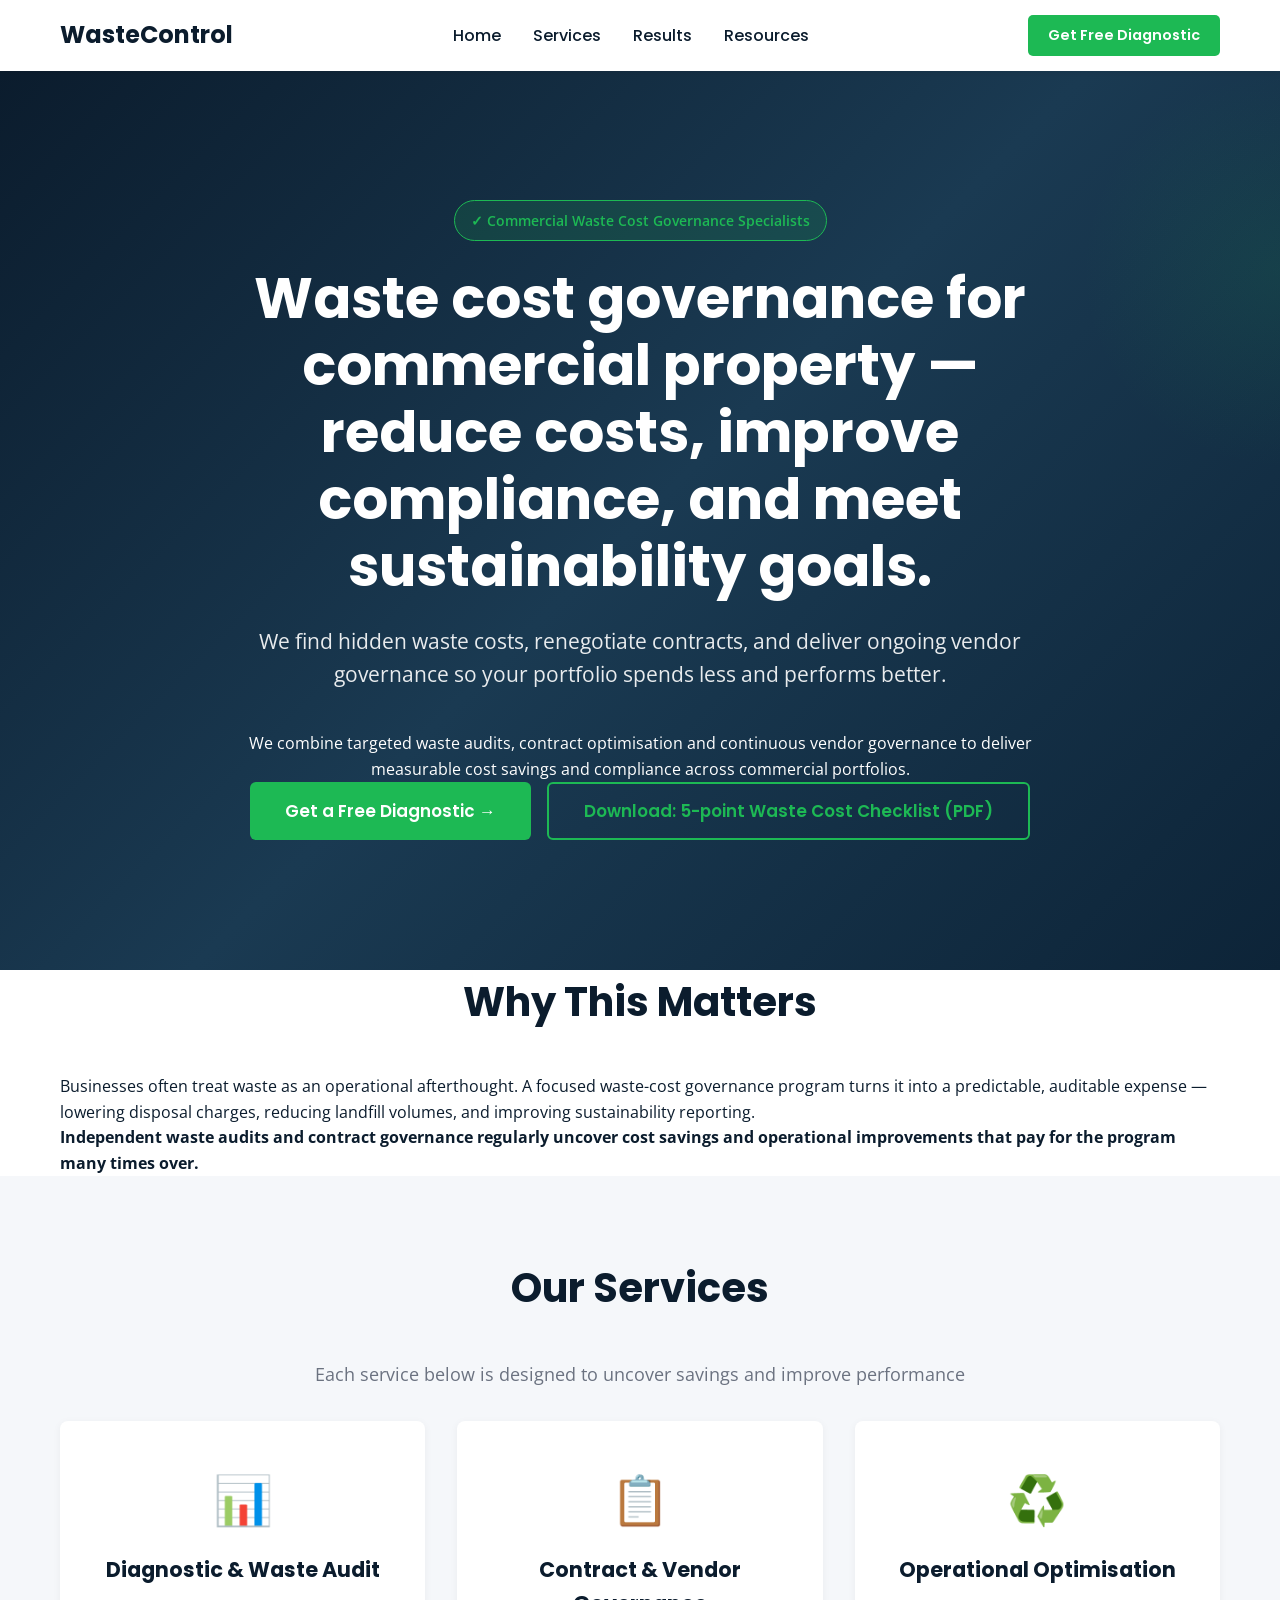
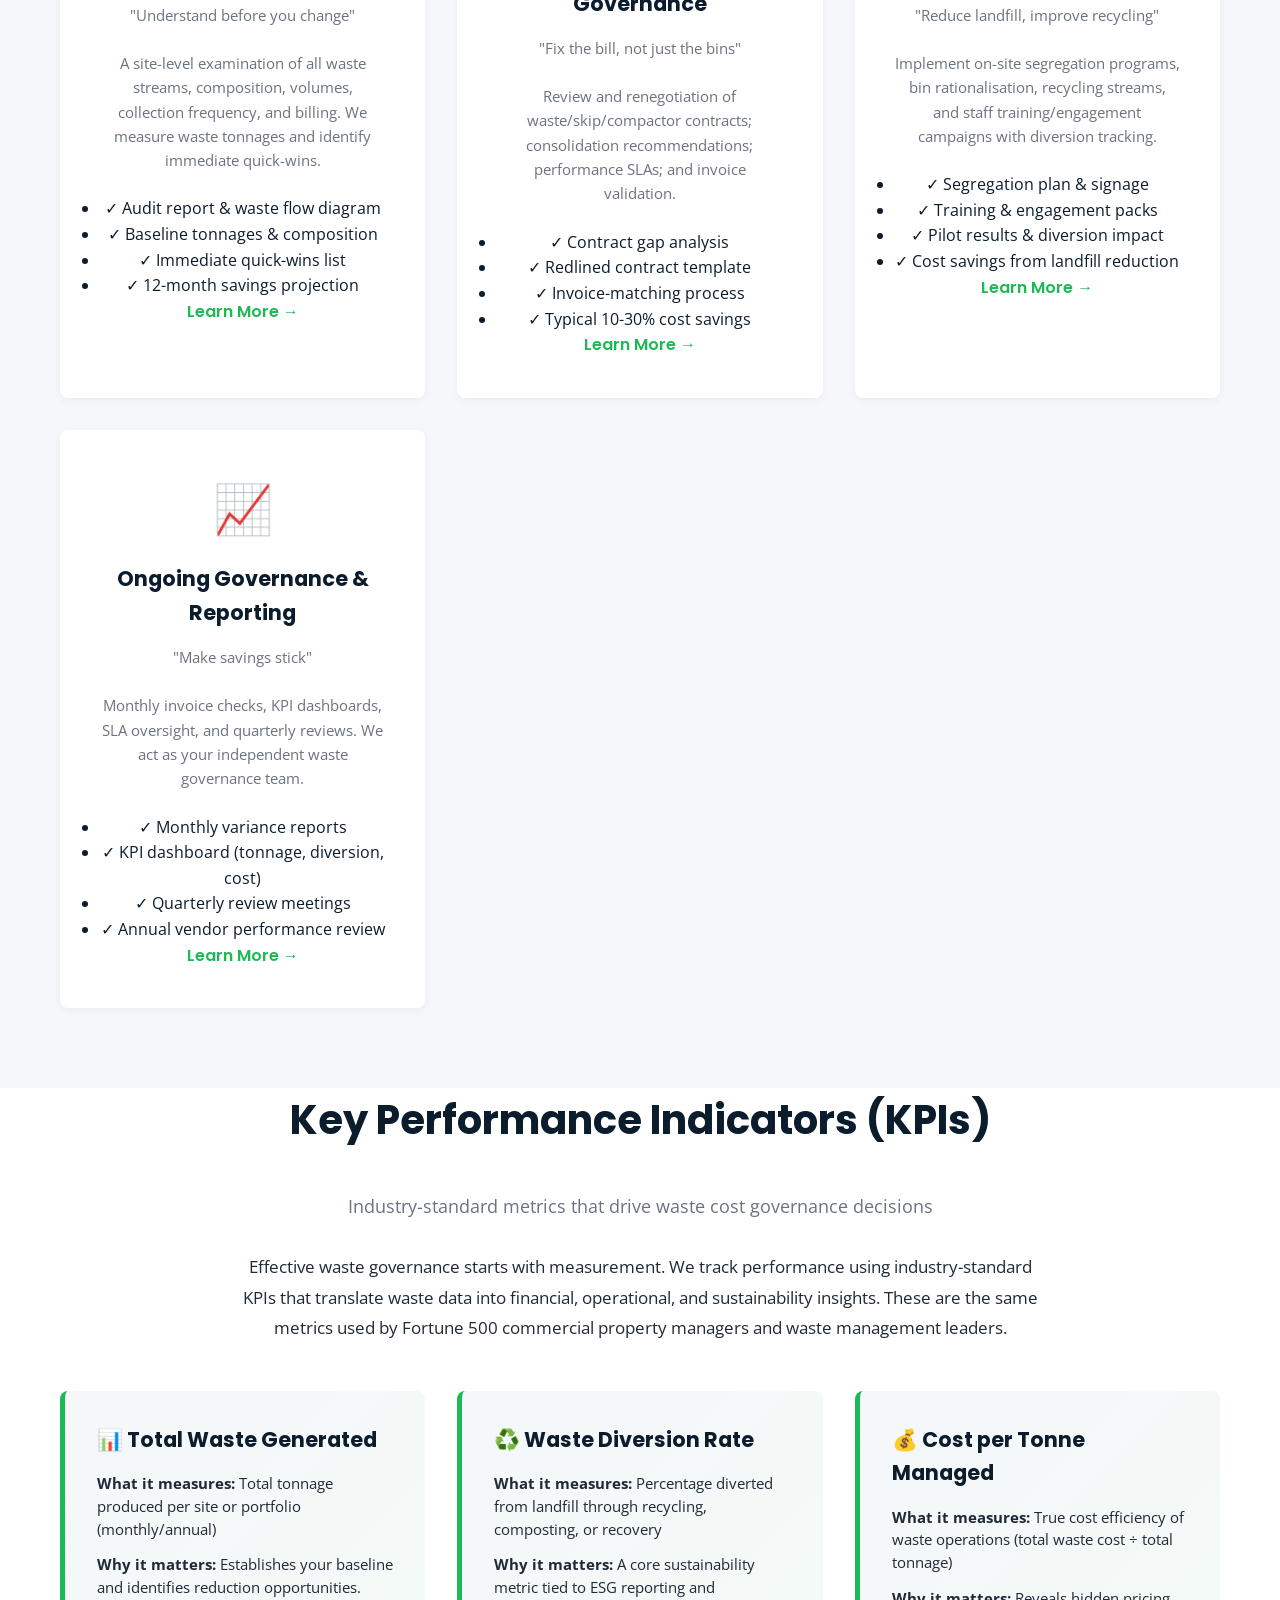
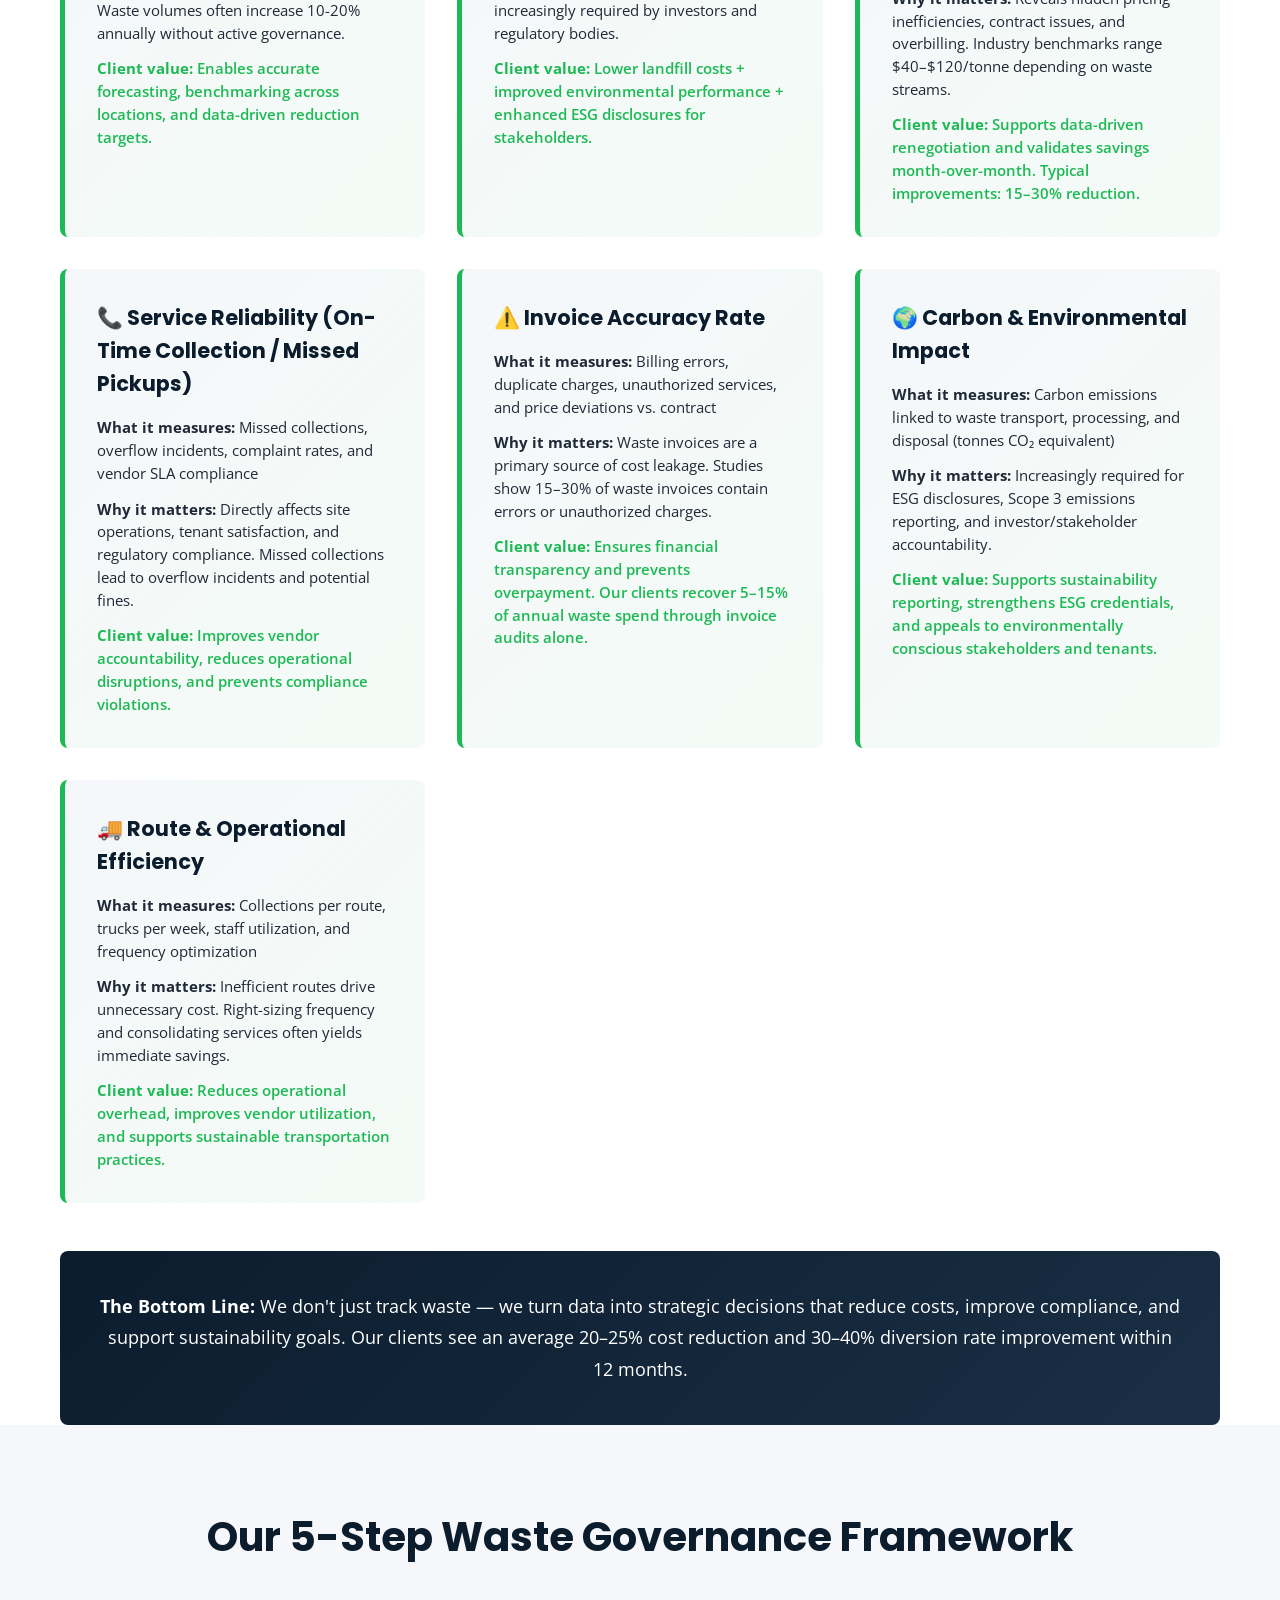
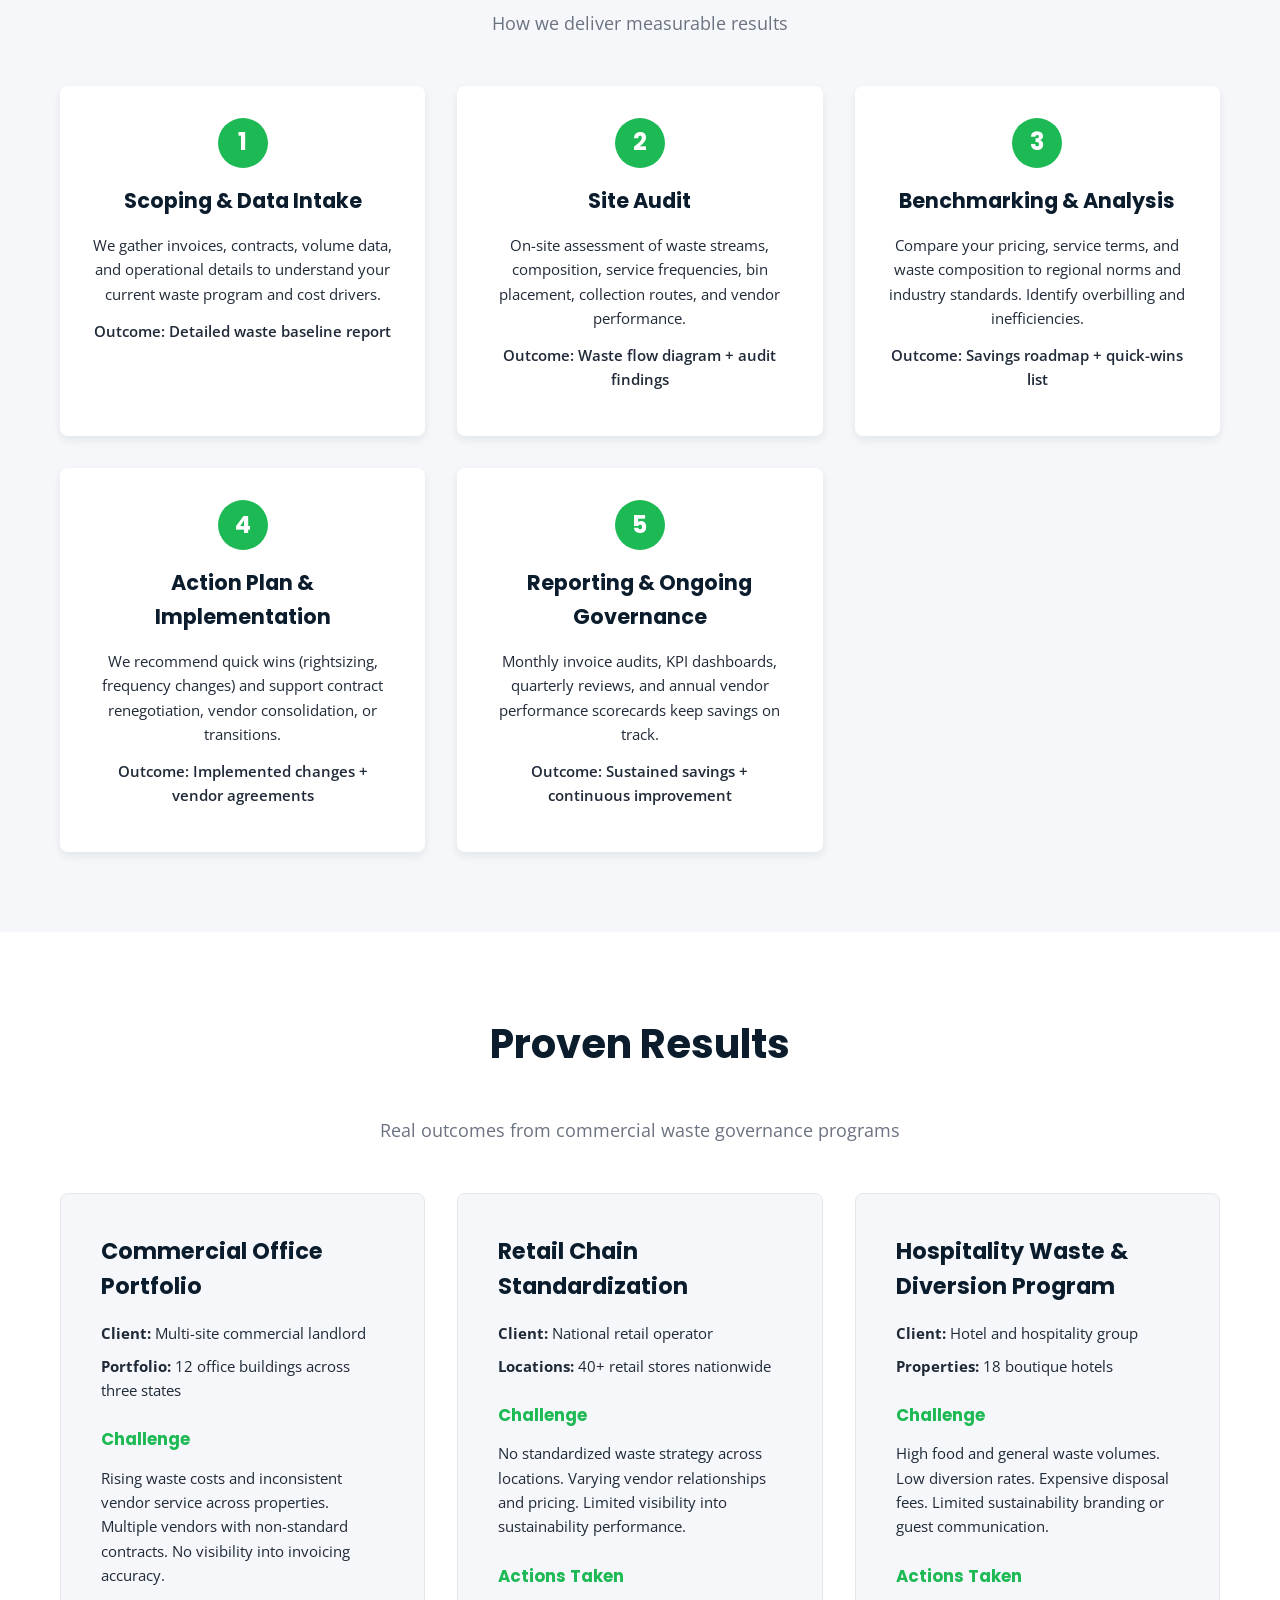
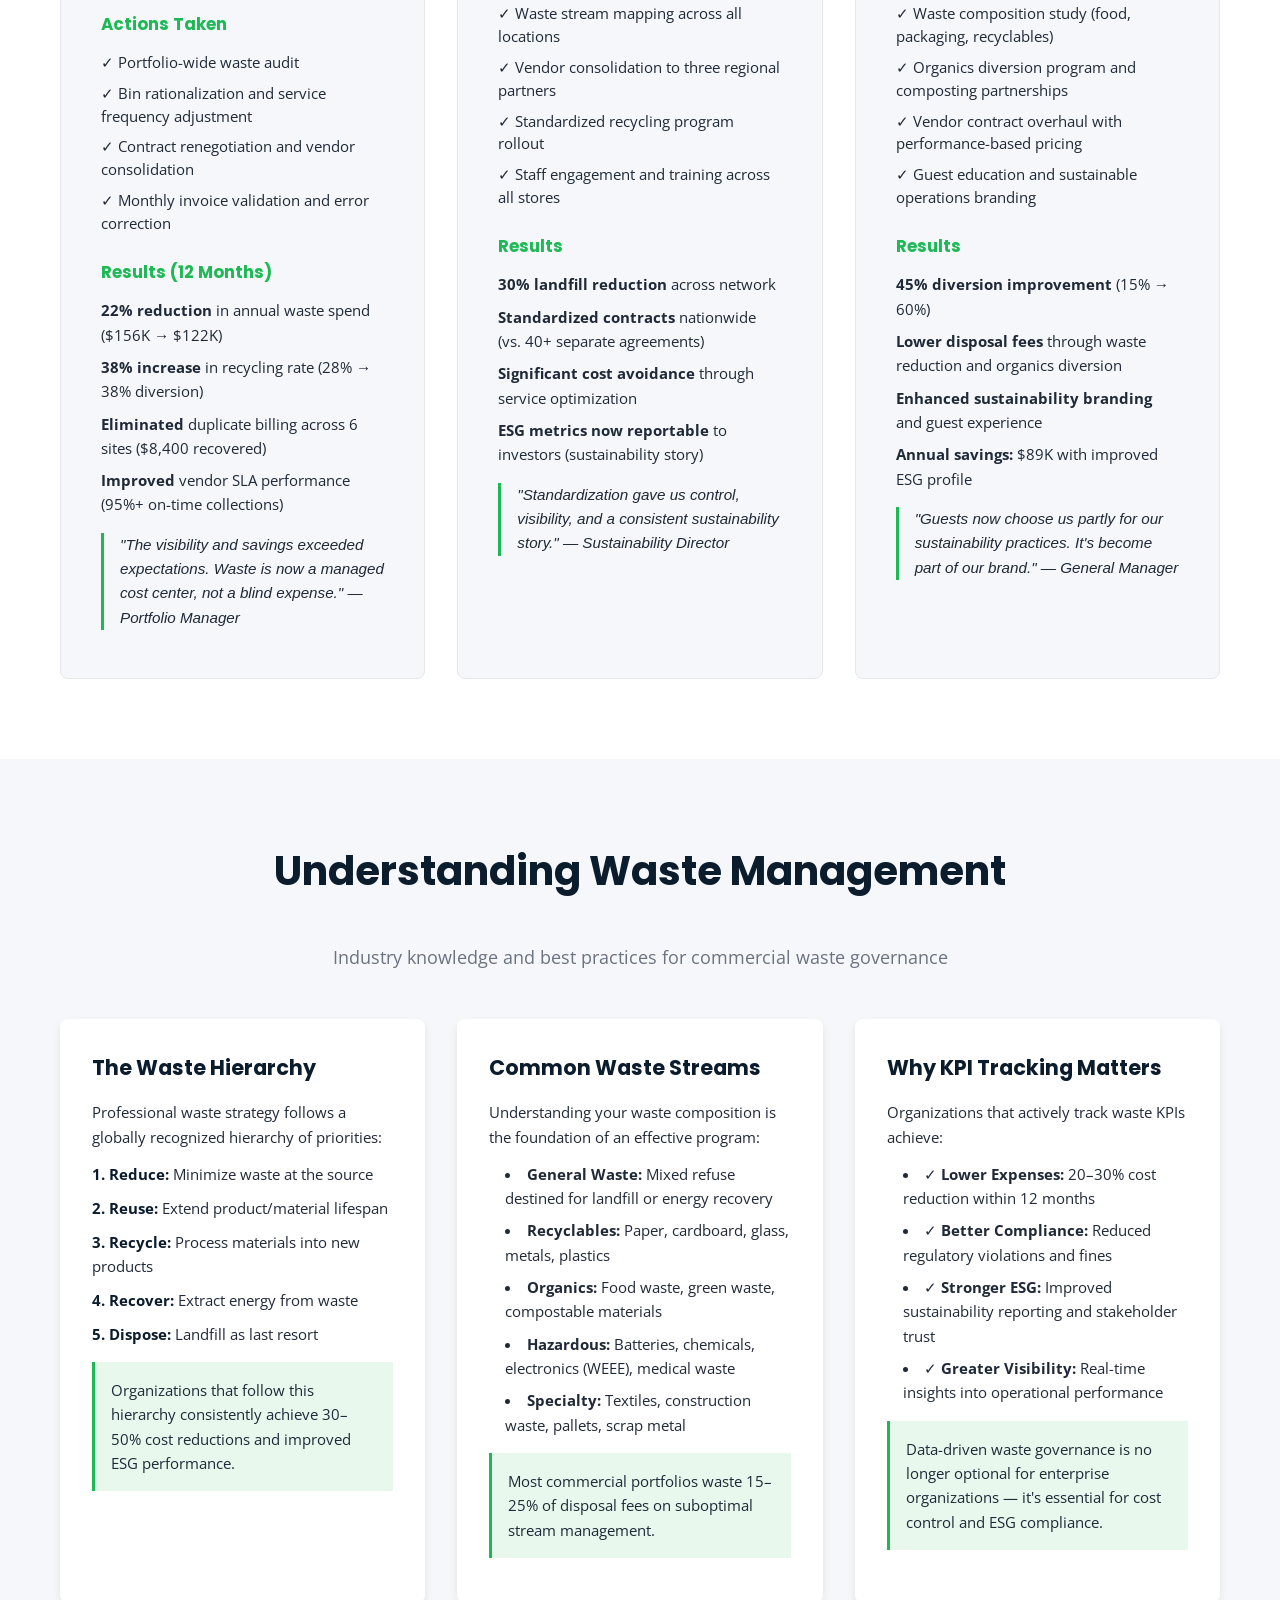
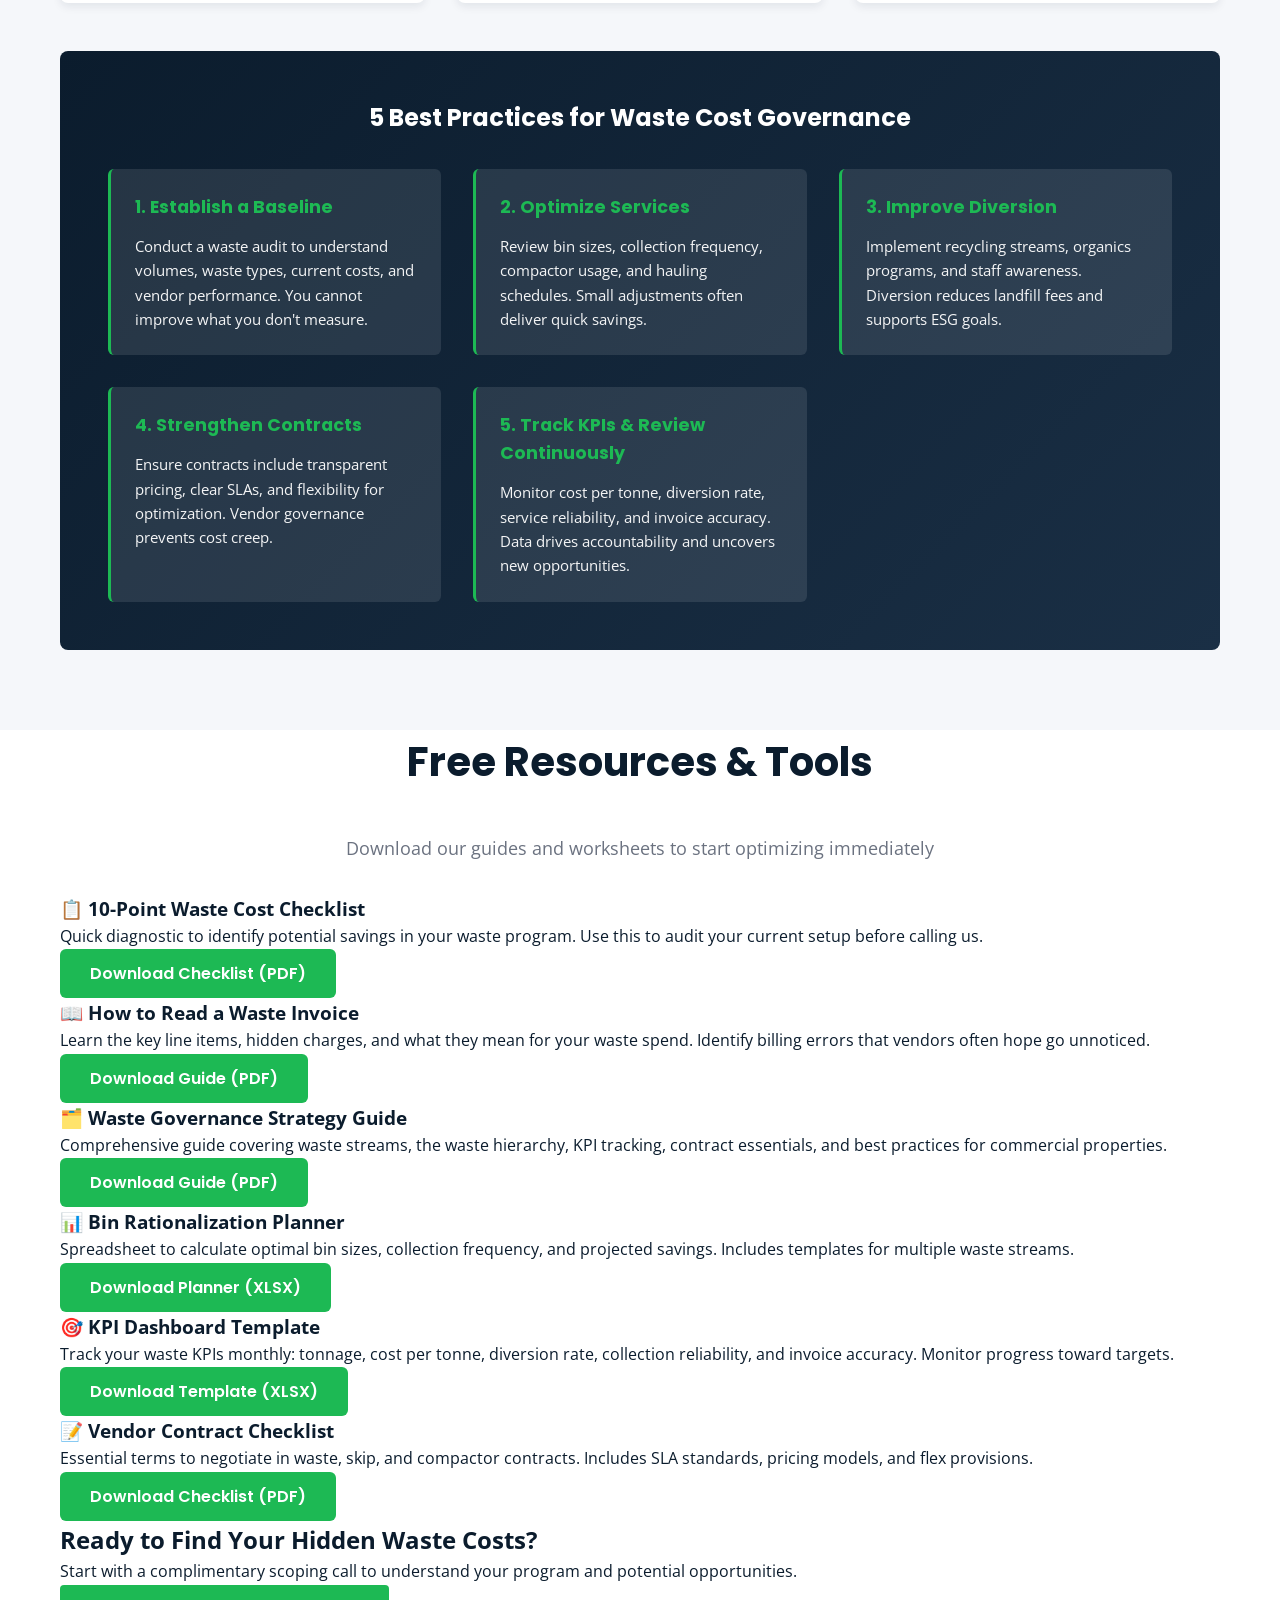
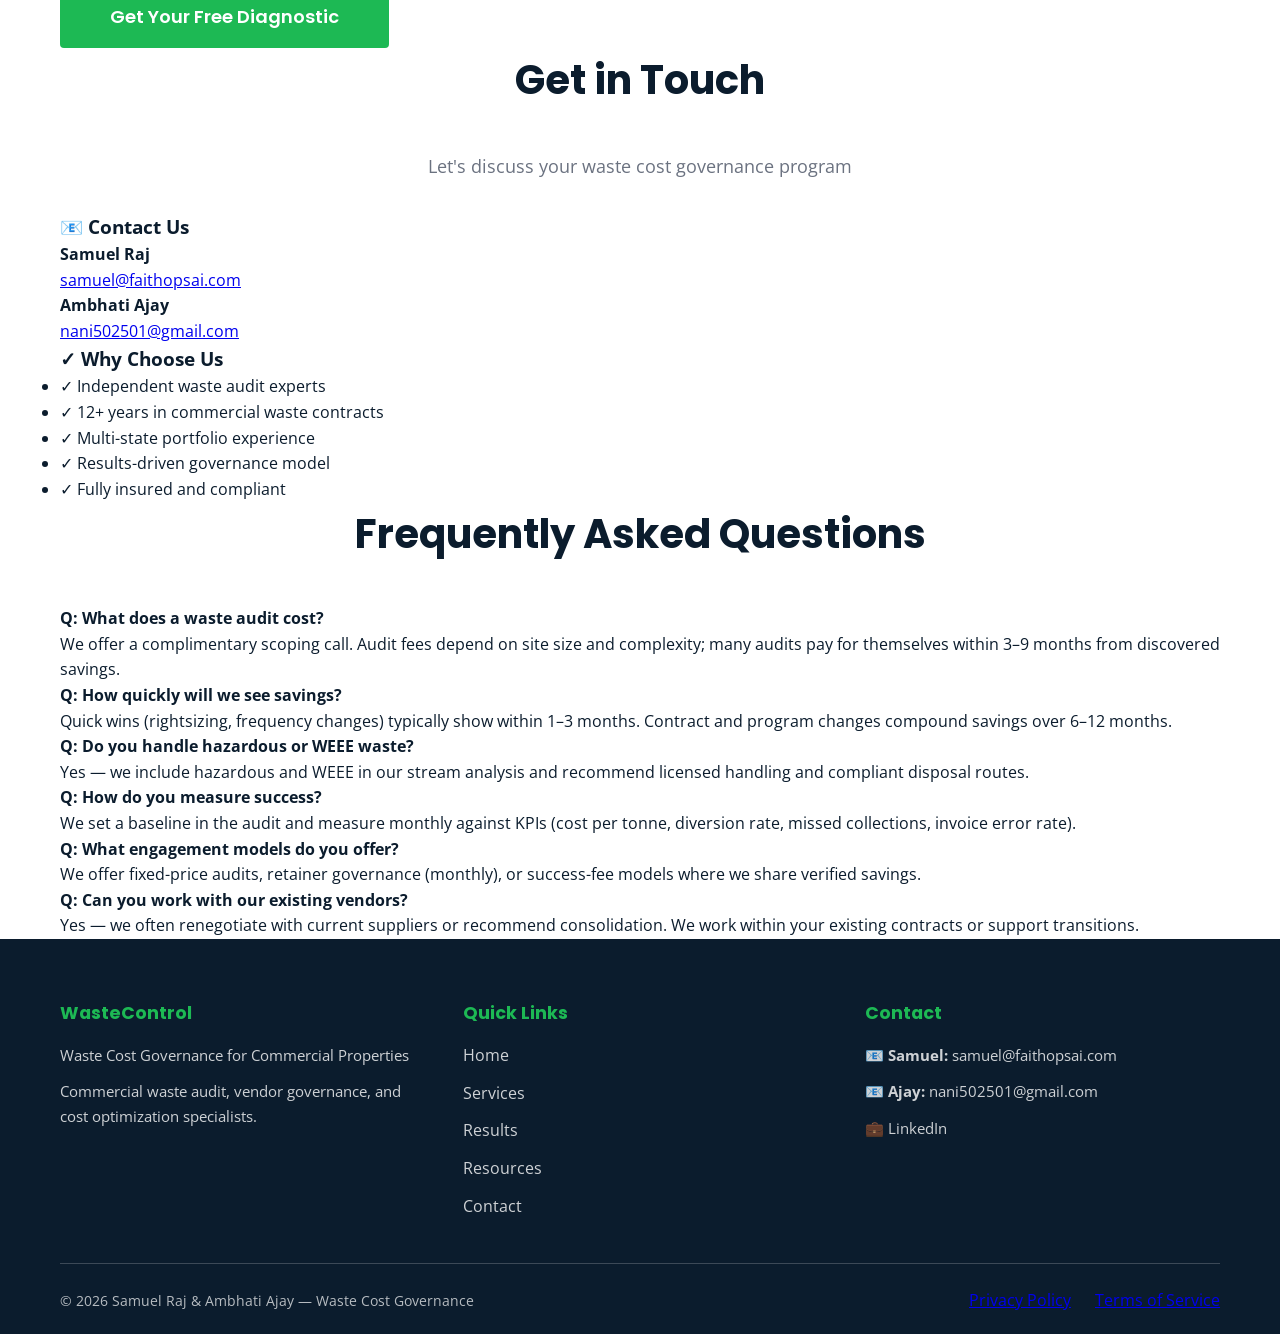
==== commit 82618825: "Upgrade: Add comprehensive KPIs, methodology," ====
--- a/index.html
+++ b/index.html
@@ -129,44 +129,285 @@
     <!-- KPIs & REPORTING SECTION -->
     <section id="kpis" class="kpis-section">
         <div class="container">
-            <h2 class="section-headline">How We Measure Success</h2>
-            <p class="section-subtext">Standard KPIs you'll track from day one</p>
-            
-            <div class="kpi-grid">
-                <div class="kpi-card">
-                    <h4>📊 Total Waste Tonnage</h4>
-                    <p class="kpi-label">Baseline volume (monthly / annual)</p>
-                    <p class="kpi-detail">Understand your waste baseline and track reductions</p>
-                </div>
-
-                <div class="kpi-card">
-                    <h4>💰 Cost per Tonne</h4>
-                    <p class="kpi-label">Financial efficiency metric</p>
-                    <p class="kpi-detail">Track spend efficiency and identify overbilling</p>
-                </div>
-
-                <div class="kpi-card">
-                    <h4>♻️ Diversion Rate</h4>
-                    <p class="kpi-label">% diverted from landfill</p>
-                    <p class="kpi-detail">Monitor recycling/composting performance</p>
-                </div>
-
-                <div class="kpi-card">
-                    <h4>🚚 Collections & Routes</h4>
-                    <p class="kpi-label">Operational efficiency</p>
-                    <p class="kpi-detail">Optimize pickup frequency and utilization</p>
-                </div>
-
-                <div class="kpi-card">
-                    <h4>⚠️ Invoice Error Rate</h4>
-                    <p class="kpi-label">Procurement performance</p>
-                    <p class="kpi-detail">Identify and prevent billing discrepancies</p>
-                </div>
-
-                <div class="kpi-card">
-                    <h4>📞 Missed Collections</h4>
-                    <p class="kpi-label">Service reliability</p>
-                    <p class="kpi-detail">Track vendor performance and SLA compliance</p>
+            <h2 class="section-headline">Key Performance Indicators (KPIs)</h2>
+            <p class="section-subtext">Industry-standard metrics that drive waste cost governance decisions</p>
+            
+            <p class="section-intro">Effective waste governance starts with measurement. We track performance using industry-standard KPIs that translate waste data into financial, operational, and sustainability insights. These are the same metrics used by Fortune 500 commercial property managers and waste management leaders.</p>
+            
+            <div class="kpi-detailed-grid">
+                <div class="kpi-card-detailed">
+                    <h4>📊 Total Waste Generated</h4>
+                    <p class="kpi-measure"><strong>What it measures:</strong> Total tonnage produced per site or portfolio (monthly/annual)</p>
+                    <p class="kpi-importance"><strong>Why it matters:</strong> Establishes your baseline and identifies reduction opportunities. Waste volumes often increase 10-20% annually without active governance.</p>
+                    <p class="kpi-value"><strong>Client value:</strong> Enables accurate forecasting, benchmarking across locations, and data-driven reduction targets.</p>
+                </div>
+
+                <div class="kpi-card-detailed">
+                    <h4>♻️ Waste Diversion Rate</h4>
+                    <p class="kpi-measure"><strong>What it measures:</strong> Percentage diverted from landfill through recycling, composting, or recovery</p>
+                    <p class="kpi-importance"><strong>Why it matters:</strong> A core sustainability metric tied to ESG reporting and increasingly required by investors and regulatory bodies.</p>
+                    <p class="kpi-value"><strong>Client value:</strong> Lower landfill costs + improved environmental performance + enhanced ESG disclosures for stakeholders.</p>
+                </div>
+
+                <div class="kpi-card-detailed">
+                    <h4>💰 Cost per Tonne Managed</h4>
+                    <p class="kpi-measure"><strong>What it measures:</strong> True cost efficiency of waste operations (total waste cost ÷ total tonnage)</p>
+                    <p class="kpi-importance"><strong>Why it matters:</strong> Reveals hidden pricing inefficiencies, contract issues, and overbilling. Industry benchmarks range $40–$120/tonne depending on waste streams.</p>
+                    <p class="kpi-value"><strong>Client value:</strong> Supports data-driven renegotiation and validates savings month-over-month. Typical improvements: 15–30% reduction.</p>
+                </div>
+
+                <div class="kpi-card-detailed">
+                    <h4>📞 Service Reliability (On-Time Collection / Missed Pickups)</h4>
+                    <p class="kpi-measure"><strong>What it measures:</strong> Missed collections, overflow incidents, complaint rates, and vendor SLA compliance</p>
+                    <p class="kpi-importance"><strong>Why it matters:</strong> Directly affects site operations, tenant satisfaction, and regulatory compliance. Missed collections lead to overflow incidents and potential fines.</p>
+                    <p class="kpi-value"><strong>Client value:</strong> Improves vendor accountability, reduces operational disruptions, and prevents compliance violations.</p>
+                </div>
+
+                <div class="kpi-card-detailed">
+                    <h4>⚠️ Invoice Accuracy Rate</h4>
+                    <p class="kpi-measure"><strong>What it measures:</strong> Billing errors, duplicate charges, unauthorized services, and price deviations vs. contract</p>
+                    <p class="kpi-importance"><strong>Why it matters:</strong> Waste invoices are a primary source of cost leakage. Studies show 15–30% of waste invoices contain errors or unauthorized charges.</p>
+                    <p class="kpi-value"><strong>Client value:</strong> Ensures financial transparency and prevents overpayment. Our clients recover 5–15% of annual waste spend through invoice audits alone.</p>
+                </div>
+
+                <div class="kpi-card-detailed">
+                    <h4>🌍 Carbon & Environmental Impact</h4>
+                    <p class="kpi-measure"><strong>What it measures:</strong> Carbon emissions linked to waste transport, processing, and disposal (tonnes CO₂ equivalent)</p>
+                    <p class="kpi-importance"><strong>Why it matters:</strong> Increasingly required for ESG disclosures, Scope 3 emissions reporting, and investor/stakeholder accountability.</p>
+                    <p class="kpi-value"><strong>Client value:</strong> Supports sustainability reporting, strengthens ESG credentials, and appeals to environmentally conscious stakeholders and tenants.</p>
+                </div>
+
+                <div class="kpi-card-detailed">
+                    <h4>🚚 Route & Operational Efficiency</h4>
+                    <p class="kpi-measure"><strong>What it measures:</strong> Collections per route, trucks per week, staff utilization, and frequency optimization</p>
+                    <p class="kpi-importance"><strong>Why it matters:</strong> Inefficient routes drive unnecessary cost. Right-sizing frequency and consolidating services often yields immediate savings.</p>
+                    <p class="kpi-value"><strong>Client value:</strong> Reduces operational overhead, improves vendor utilization, and supports sustainable transportation practices.</p>
+                </div>
+            </div>
+
+            <div class="kpi-summary-box">
+                <p><strong>The Bottom Line:</strong> We don't just track waste — we turn data into strategic decisions that reduce costs, improve compliance, and support sustainability goals. Our clients see an average 20–25% cost reduction and 30–40% diversion rate improvement within 12 months.</p>
+            </div>
+        </div>
+    </section>
+
+    <!-- METHODOLOGY SECTION -->
+    <section class="methodology-section">
+        <div class="container">
+            <h2 class="section-headline">Our 5-Step Waste Governance Framework</h2>
+            <p class="section-subtext">How we deliver measurable results</p>
+            
+            <div class="methodology-steps">
+                <div class="step-card">
+                    <div class="step-number">1</div>
+                    <h3>Scoping & Data Intake</h3>
+                    <p>We gather invoices, contracts, volume data, and operational details to understand your current waste program and cost drivers.</p>
+                    <p class="step-outcome">Outcome: Detailed waste baseline report</p>
+                </div>
+
+                <div class="step-card">
+                    <div class="step-number">2</div>
+                    <h3>Site Audit</h3>
+                    <p>On-site assessment of waste streams, composition, service frequencies, bin placement, collection routes, and vendor performance.</p>
+                    <p class="step-outcome">Outcome: Waste flow diagram + audit findings</p>
+                </div>
+
+                <div class="step-card">
+                    <div class="step-number">3</div>
+                    <h3>Benchmarking & Analysis</h3>
+                    <p>Compare your pricing, service terms, and waste composition to regional norms and industry standards. Identify overbilling and inefficiencies.</p>
+                    <p class="step-outcome">Outcome: Savings roadmap + quick-wins list</p>
+                </div>
+
+                <div class="step-card">
+                    <div class="step-number">4</div>
+                    <h3>Action Plan & Implementation</h3>
+                    <p>We recommend quick wins (rightsizing, frequency changes) and support contract renegotiation, vendor consolidation, or transitions.</p>
+                    <p class="step-outcome">Outcome: Implemented changes + vendor agreements</p>
+                </div>
+
+                <div class="step-card">
+                    <div class="step-number">5</div>
+                    <h3>Reporting & Ongoing Governance</h3>
+                    <p>Monthly invoice audits, KPI dashboards, quarterly reviews, and annual vendor performance scorecards keep savings on track.</p>
+                    <p class="step-outcome">Outcome: Sustained savings + continuous improvement</p>
+                </div>
+            </div>
+        </div>
+    </section>
+
+    <!-- CASE STUDIES SECTION -->
+    <section class="case-studies-section">
+        <div class="container">
+            <h2 class="section-headline">Proven Results</h2>
+            <p class="section-subtext">Real outcomes from commercial waste governance programs</p>
+            
+            <div class="case-studies-grid">
+                <!-- Case Study 1 -->
+                <div class="case-study-card">
+                    <h3>Commercial Office Portfolio</h3>
+                    <p class="case-study-client"><strong>Client:</strong> Multi-site commercial landlord</p>
+                    <p class="case-study-detail"><strong>Portfolio:</strong> 12 office buildings across three states</p>
+                    
+                    <div class="case-study-challenge">
+                        <h4>Challenge</h4>
+                        <p>Rising waste costs and inconsistent vendor service across properties. Multiple vendors with non-standard contracts. No visibility into invoicing accuracy.</p>
+                    </div>
+                    
+                    <div class="case-study-actions">
+                        <h4>Actions Taken</h4>
+                        <ul>
+                            <li>✓ Portfolio-wide waste audit</li>
+                            <li>✓ Bin rationalization and service frequency adjustment</li>
+                            <li>✓ Contract renegotiation and vendor consolidation</li>
+                            <li>✓ Monthly invoice validation and error correction</li>
+                        </ul>
+                    </div>
+                    
+                    <div class="case-study-results">
+                        <h4>Results (12 Months)</h4>
+                        <p><strong>22% reduction</strong> in annual waste spend ($156K → $122K)</p>
+                        <p><strong>38% increase</strong> in recycling rate (28% → 38% diversion)</p>
+                        <p><strong>Eliminated</strong> duplicate billing across 6 sites ($8,400 recovered)</p>
+                        <p><strong>Improved</strong> vendor SLA performance (95%+ on-time collections)</p>
+                        <p class="case-study-quote">"The visibility and savings exceeded expectations. Waste is now a managed cost center, not a blind expense." — Portfolio Manager</p>
+                    </div>
+                </div>
+
+                <!-- Case Study 2 -->
+                <div class="case-study-card">
+                    <h3>Retail Chain Standardization</h3>
+                    <p class="case-study-client"><strong>Client:</strong> National retail operator</p>
+                    <p class="case-study-detail"><strong>Locations:</strong> 40+ retail stores nationwide</p>
+                    
+                    <div class="case-study-challenge">
+                        <h4>Challenge</h4>
+                        <p>No standardized waste strategy across locations. Varying vendor relationships and pricing. Limited visibility into sustainability performance.</p>
+                    </div>
+                    
+                    <div class="case-study-actions">
+                        <h4>Actions Taken</h4>
+                        <ul>
+                            <li>✓ Waste stream mapping across all locations</li>
+                            <li>✓ Vendor consolidation to three regional partners</li>
+                            <li>✓ Standardized recycling program rollout</li>
+                            <li>✓ Staff engagement and training across all stores</li>
+                        </ul>
+                    </div>
+                    
+                    <div class="case-study-results">
+                        <h4>Results</h4>
+                        <p><strong>30% landfill reduction</strong> across network</p>
+                        <p><strong>Standardized contracts</strong> nationwide (vs. 40+ separate agreements)</p>
+                        <p><strong>Significant cost avoidance</strong> through service optimization</p>
+                        <p><strong>ESG metrics now reportable</strong> to investors (sustainability story)</p>
+                        <p class="case-study-quote">"Standardization gave us control, visibility, and a consistent sustainability story." — Sustainability Director</p>
+                    </div>
+                </div>
+
+                <!-- Case Study 3 -->
+                <div class="case-study-card">
+                    <h3>Hospitality Waste & Diversion Program</h3>
+                    <p class="case-study-client"><strong>Client:</strong> Hotel and hospitality group</p>
+                    <p class="case-study-detail"><strong>Properties:</strong> 18 boutique hotels</p>
+                    
+                    <div class="case-study-challenge">
+                        <h4>Challenge</h4>
+                        <p>High food and general waste volumes. Low diversion rates. Expensive disposal fees. Limited sustainability branding or guest communication.</p>
+                    </div>
+                    
+                    <div class="case-study-actions">
+                        <h4>Actions Taken</h4>
+                        <ul>
+                            <li>✓ Waste composition study (food, packaging, recyclables)</li>
+                            <li>✓ Organics diversion program and composting partnerships</li>
+                            <li>✓ Vendor contract overhaul with performance-based pricing</li>
+                            <li>✓ Guest education and sustainable operations branding</li>
+                        </ul>
+                    </div>
+                    
+                    <div class="case-study-results">
+                        <h4>Results</h4>
+                        <p><strong>45% diversion improvement</strong> (15% → 60%)</p>
+                        <p><strong>Lower disposal fees</strong> through waste reduction and organics diversion</p>
+                        <p><strong>Enhanced sustainability branding</strong> and guest experience</p>
+                        <p><strong>Annual savings:</strong> $89K with improved ESG profile</p>
+                        <p class="case-study-quote">"Guests now choose us partly for our sustainability practices. It's become part of our brand." — General Manager</p>
+                    </div>
+                </div>
+            </div>
+        </div>
+    </section>
+
+    <!-- WASTE EDUCATION SECTION -->
+    <section class="education-section">
+        <div class="container">
+            <h2 class="section-headline">Understanding Waste Management</h2>
+            <p class="section-subtext">Industry knowledge and best practices for commercial waste governance</p>
+            
+            <div class="education-grid">
+                <div class="education-card">
+                    <h3>The Waste Hierarchy</h3>
+                    <p>Professional waste strategy follows a globally recognized hierarchy of priorities:</p>
+                    <div class="hierarchy-list">
+                        <p><strong>1. Reduce:</strong> Minimize waste at the source</p>
+                        <p><strong>2. Reuse:</strong> Extend product/material lifespan</p>
+                        <p><strong>3. Recycle:</strong> Process materials into new products</p>
+                        <p><strong>4. Recover:</strong> Extract energy from waste</p>
+                        <p><strong>5. Dispose:</strong> Landfill as last resort</p>
+                    </div>
+                    <p class="hierarchy-note">Organizations that follow this hierarchy consistently achieve 30–50% cost reductions and improved ESG performance.</p>
+                </div>
+
+                <div class="education-card">
+                    <h3>Common Waste Streams</h3>
+                    <p>Understanding your waste composition is the foundation of an effective program:</p>
+                    <ul>
+                        <li><strong>General Waste:</strong> Mixed refuse destined for landfill or energy recovery</li>
+                        <li><strong>Recyclables:</strong> Paper, cardboard, glass, metals, plastics</li>
+                        <li><strong>Organics:</strong> Food waste, green waste, compostable materials</li>
+                        <li><strong>Hazardous:</strong> Batteries, chemicals, electronics (WEEE), medical waste</li>
+                        <li><strong>Specialty:</strong> Textiles, construction waste, pallets, scrap metal</li>
+                    </ul>
+                    <p class="hierarchy-note">Most commercial portfolios waste 15–25% of disposal fees on suboptimal stream management.</p>
+                </div>
+
+                <div class="education-card">
+                    <h3>Why KPI Tracking Matters</h3>
+                    <p>Organizations that actively track waste KPIs achieve:</p>
+                    <ul>
+                        <li>✓ <strong>Lower Expenses:</strong> 20–30% cost reduction within 12 months</li>
+                        <li>✓ <strong>Better Compliance:</strong> Reduced regulatory violations and fines</li>
+                        <li>✓ <strong>Stronger ESG:</strong> Improved sustainability reporting and stakeholder trust</li>
+                        <li>✓ <strong>Greater Visibility:</strong> Real-time insights into operational performance</li>
+                    </ul>
+                    <p class="hierarchy-note">Data-driven waste governance is no longer optional for enterprise organizations — it's essential for cost control and ESG compliance.</p>
+                </div>
+            </div>
+
+            <div class="best-practices-box">
+                <h3>5 Best Practices for Waste Cost Governance</h3>
+                <div class="best-practices-list">
+                    <div class="practice">
+                        <h4>1. Establish a Baseline</h4>
+                        <p>Conduct a waste audit to understand volumes, waste types, current costs, and vendor performance. You cannot improve what you don't measure.</p>
+                    </div>
+                    <div class="practice">
+                        <h4>2. Optimize Services</h4>
+                        <p>Review bin sizes, collection frequency, compactor usage, and hauling schedules. Small adjustments often deliver quick savings.</p>
+                    </div>
+                    <div class="practice">
+                        <h4>3. Improve Diversion</h4>
+                        <p>Implement recycling streams, organics programs, and staff awareness. Diversion reduces landfill fees and supports ESG goals.</p>
+                    </div>
+                    <div class="practice">
+                        <h4>4. Strengthen Contracts</h4>
+                        <p>Ensure contracts include transparent pricing, clear SLAs, and flexibility for optimization. Vendor governance prevents cost creep.</p>
+                    </div>
+                    <div class="practice">
+                        <h4>5. Track KPIs & Review Continuously</h4>
+                        <p>Monitor cost per tonne, diversion rate, service reliability, and invoice accuracy. Data drives accountability and uncovers new opportunities.</p>
+                    </div>
                 </div>
             </div>
         </div>
@@ -175,26 +416,44 @@
     <!-- RESOURCES SECTION -->
     <section id="resources" class="resources">
         <div class="container">
-            <h2 class="section-headline">Free Resources</h2>
-            <p class="section-subtext">Download our guides and tools to start optimizing immediately</p>
+            <h2 class="section-headline">Free Resources & Tools</h2>
+            <p class="section-subtext">Download our guides and worksheets to start optimizing immediately</p>
             
             <div class="resources-grid">
                 <div class="resource-card">
                     <h3>📋 10-Point Waste Cost Checklist</h3>
-                    <p>Quick diagnostic to identify potential savings in your waste program.</p>
+                    <p>Quick diagnostic to identify potential savings in your waste program. Use this to audit your current setup before calling us.</p>
                     <button class="btn-primary" onclick="alert('Download available - add to your system')">Download Checklist (PDF)</button>
                 </div>
 
                 <div class="resource-card">
                     <h3>📖 How to Read a Waste Invoice</h3>
-                    <p>Learn the key line items and what they mean for your waste spend.</p>
+                    <p>Learn the key line items, hidden charges, and what they mean for your waste spend. Identify billing errors that vendors often hope go unnoticed.</p>
                     <button class="btn-primary" onclick="alert('Download available - add to your system')">Download Guide (PDF)</button>
                 </div>
 
                 <div class="resource-card">
-                    <h3>🗂️ Bin Rationalisation Planner</h3>
-                    <p>Spreadsheet to calculate optimal bin sizes, frequency, and savings.</p>
+                    <h3>🗂️ Waste Governance Strategy Guide</h3>
+                    <p>Comprehensive guide covering waste streams, the waste hierarchy, KPI tracking, contract essentials, and best practices for commercial properties.</p>
+                    <button class="btn-primary" onclick="alert('Download available - add to your system')">Download Guide (PDF)</button>
+                </div>
+
+                <div class="resource-card">
+                    <h3>📊 Bin Rationalization Planner</h3>
+                    <p>Spreadsheet to calculate optimal bin sizes, collection frequency, and projected savings. Includes templates for multiple waste streams.</p>
                     <button class="btn-primary" onclick="alert('Download available - add to your system')">Download Planner (XLSX)</button>
+                </div>
+
+                <div class="resource-card">
+                    <h3>🎯 KPI Dashboard Template</h3>
+                    <p>Track your waste KPIs monthly: tonnage, cost per tonne, diversion rate, collection reliability, and invoice accuracy. Monitor progress toward targets.</p>
+                    <button class="btn-primary" onclick="alert('Download available - add to your system')">Download Template (XLSX)</button>
+                </div>
+
+                <div class="resource-card">
+                    <h3>📝 Vendor Contract Checklist</h3>
+                    <p>Essential terms to negotiate in waste, skip, and compactor contracts. Includes SLA standards, pricing models, and flex provisions.</p>
+                    <button class="btn-primary" onclick="alert('Download available - add to your system')">Download Checklist (PDF)</button>
                 </div>
             </div>
         </div>
--- a/styles.css
+++ b/styles.css
@@ -1174,6 +1174,340 @@
     background: #15a03f;
 }
 
+/* ===== ENHANCED KPIs SECTION ===== */
+
+.section-intro {
+    text-align: center;
+    color: var(--dark-gray);
+    font-size: 1.05rem;
+    margin-bottom: 3rem;
+    max-width: 800px;
+    margin-left: auto;
+    margin-right: auto;
+    line-height: 1.8;
+}
+
+.kpi-detailed-grid {
+    display: grid;
+    grid-template-columns: repeat(auto-fit, minmax(350px, 1fr));
+    gap: 2rem;
+    margin-bottom: 3rem;
+}
+
+.kpi-card-detailed {
+    background: linear-gradient(135deg, var(--light-gray) 0%, rgba(29, 185, 84, 0.05) 100%);
+    border-left: 5px solid var(--accent-green);
+    padding: 2rem;
+    border-radius: 8px;
+    transition: all 0.3s ease;
+}
+
+.kpi-card-detailed:hover {
+    box-shadow: 0 12px 24px rgba(11, 28, 45, 0.1);
+    transform: translateY(-4px);
+}
+
+.kpi-card-detailed h4 {
+    font-family: var(--font-heading);
+    font-size: 1.3rem;
+    color: var(--primary);
+    margin-bottom: 1rem;
+}
+
+.kpi-measure {
+    font-size: 0.95rem;
+    color: var(--dark-gray);
+    margin-bottom: 0.8rem;
+    line-height: 1.5;
+}
+
+.kpi-importance {
+    font-size: 0.95rem;
+    color: var(--dark-gray);
+    margin-bottom: 0.8rem;
+    line-height: 1.5;
+}
+
+.kpi-value {
+    font-size: 0.95rem;
+    color: var(--accent-green);
+    font-weight: 600;
+    line-height: 1.5;
+}
+
+.kpi-summary-box {
+    background: linear-gradient(135deg, var(--primary) 0%, #1a2f45 100%);
+    color: var(--white);
+    padding: 2.5rem;
+    border-radius: 8px;
+    text-align: center;
+    font-size: 1.1rem;
+    line-height: 1.8;
+}
+
+/* ===== METHODOLOGY SECTION ===== */
+
+.methodology-section {
+    background: var(--light-gray);
+    padding: 80px 20px;
+}
+
+.methodology-steps {
+    display: grid;
+    grid-template-columns: repeat(auto-fit, minmax(280px, 1fr));
+    gap: 2rem;
+    margin-top: 3rem;
+}
+
+.step-card {
+    background: var(--white);
+    padding: 2rem;
+    border-radius: 8px;
+    text-align: center;
+    transition: all 0.3s ease;
+    box-shadow: 0 4px 8px rgba(11, 28, 45, 0.08);
+}
+
+.step-card:hover {
+    box-shadow: 0 12px 24px rgba(11, 28, 45, 0.15);
+    transform: translateY(-4px);
+}
+
+.step-number {
+    display: inline-flex;
+    align-items: center;
+    justify-content: center;
+    width: 50px;
+    height: 50px;
+    background: var(--accent-green);
+    color: var(--white);
+    border-radius: 50%;
+    font-family: var(--font-heading);
+    font-size: 1.5rem;
+    font-weight: 700;
+    margin-bottom: 1rem;
+}
+
+.step-card h3 {
+    font-family: var(--font-heading);
+    font-size: 1.3rem;
+    color: var(--primary);
+    margin-bottom: 1rem;
+}
+
+.step-card p {
+    color: var(--dark-gray);
+    font-size: 0.95rem;
+    line-height: 1.6;
+    margin-bottom: 0.8rem;
+}
+
+.step-outcome {
+    font-weight: 600;
+    color: var(--accent-green);
+    font-size: 0.9rem;
+}
+
+/* ===== CASE STUDIES SECTION ===== */
+
+.case-studies-section {
+    padding: 80px 20px;
+    background: var(--white);
+}
+
+.case-studies-grid {
+    display: grid;
+    grid-template-columns: repeat(auto-fit, minmax(320px, 1fr));
+    gap: 2rem;
+    margin-top: 3rem;
+}
+
+.case-study-card {
+    background: var(--light-gray);
+    border: 1px solid var(--border);
+    border-radius: 8px;
+    padding: 2.5rem;
+    transition: all 0.3s ease;
+}
+
+.case-study-card:hover {
+    box-shadow: 0 12px 24px rgba(11, 28, 45, 0.15);
+    transform: translateY(-4px);
+}
+
+.case-study-card h3 {
+    font-family: var(--font-heading);
+    font-size: 1.4rem;
+    color: var(--primary);
+    margin-bottom: 1rem;
+}
+
+.case-study-client,
+.case-study-detail {
+    font-size: 0.95rem;
+    color: var(--dark-gray);
+    margin-bottom: 0.5rem;
+}
+
+.case-study-challenge,
+.case-study-actions,
+.case-study-results {
+    margin-top: 1.5rem;
+}
+
+.case-study-challenge h4,
+.case-study-actions h4,
+.case-study-results h4 {
+    font-family: var(--font-heading);
+    font-size: 1.05rem;
+    color: var(--accent-green);
+    margin-bottom: 0.8rem;
+}
+
+.case-study-actions ul,
+.case-study-results ul {
+    list-style: none;
+    padding-left: 0;
+}
+
+.case-study-actions li,
+.case-study-results li {
+    color: var(--dark-gray);
+    font-size: 0.95rem;
+    margin-bottom: 0.5rem;
+    line-height: 1.5;
+}
+
+.case-study-challenge p,
+.case-study-actions p,
+.case-study-results p {
+    color: var(--dark-gray);
+    font-size: 0.95rem;
+    line-height: 1.6;
+    margin-bottom: 0.5rem;
+}
+
+.case-study-quote {
+    font-style: italic;
+    color: var(--accent-green);
+    font-weight: 500;
+    margin-top: 1rem;
+    padding-left: 1rem;
+    border-left: 3px solid var(--accent-green);
+}
+
+/* ===== EDUCATION SECTION ===== */
+
+.education-section {
+    padding: 80px 20px;
+    background: var(--light-gray);
+}
+
+.education-grid {
+    display: grid;
+    grid-template-columns: repeat(auto-fit, minmax(320px, 1fr));
+    gap: 2rem;
+    margin-top: 3rem;
+    margin-bottom: 3rem;
+}
+
+.education-card {
+    background: var(--white);
+    padding: 2rem;
+    border-radius: 8px;
+    box-shadow: 0 4px 8px rgba(11, 28, 45, 0.08);
+    transition: all 0.3s ease;
+}
+
+.education-card:hover {
+    box-shadow: 0 12px 24px rgba(11, 28, 45, 0.15);
+    transform: translateY(-4px);
+}
+
+.education-card h3 {
+    font-family: var(--font-heading);
+    font-size: 1.3rem;
+    color: var(--primary);
+    margin-bottom: 1rem;
+}
+
+.education-card p,
+.education-card ul {
+    color: var(--dark-gray);
+    font-size: 0.95rem;
+    line-height: 1.6;
+    margin-bottom: 0.8rem;
+}
+
+.education-card ul {
+    list-style-position: inside;
+    padding-left: 1rem;
+}
+
+.education-card li {
+    margin-bottom: 0.5rem;
+}
+
+.hierarchy-list p {
+    color: var(--dark-gray);
+    font-size: 0.95rem;
+    margin-bottom: 0.6rem;
+}
+
+.hierarchy-list p strong {
+    color: var(--primary);
+}
+
+.hierarchy-note {
+    background: rgba(29, 185, 84, 0.1);
+    padding: 1rem;
+    border-left: 3px solid var(--accent-green);
+    font-size: 0.9rem;
+    margin-top: 1rem;
+    color: var(--primary);
+}
+
+.best-practices-box {
+    background: linear-gradient(135deg, var(--primary) 0%, #1a2f45 100%);
+    color: var(--white);
+    padding: 3rem;
+    border-radius: 8px;
+    margin-top: 2rem;
+}
+
+.best-practices-box h3 {
+    font-family: var(--font-heading);
+    font-size: 1.5rem;
+    margin-bottom: 2rem;
+    text-align: center;
+}
+
+.best-practices-list {
+    display: grid;
+    grid-template-columns: repeat(auto-fit, minmax(250px, 1fr));
+    gap: 2rem;
+}
+
+.practice {
+    background: rgba(255, 255, 255, 0.1);
+    padding: 1.5rem;
+    border-radius: 6px;
+    border-left: 3px solid var(--accent-green);
+}
+
+.practice h4 {
+    font-family: var(--font-heading);
+    font-size: 1.1rem;
+    margin-bottom: 0.8rem;
+    color: var(--accent-green);
+}
+
+.practice p {
+    font-size: 0.95rem;
+    line-height: 1.6;
+    color: rgba(255, 255, 255, 0.95);
+}
+
 /* ===== RESPONSIVE PRICING & FAQ ===== */
 
 @media (max-width: 768px) {
@@ -1199,6 +1533,34 @@
     .page-subheadline {
         font-size: 16px;
     }
+
+    .kpi-detailed-grid {
+        grid-template-columns: 1fr;
+    }
+
+    .methodology-steps {
+        grid-template-columns: 1fr;
+    }
+
+    .case-studies-grid {
+        grid-template-columns: 1fr;
+    }
+
+    .education-grid {
+        grid-template-columns: 1fr;
+    }
+
+    .best-practices-list {
+        grid-template-columns: 1fr;
+    }
+
+    .kpi-summary-box {
+        padding: 1.5rem;
+    }
+
+    .best-practices-box {
+        padding: 2rem;
+    }
 }
 
 @media (max-width: 480px) {
@@ -1227,4 +1589,46 @@
     .category-headline {
         font-size: 20px;
     }
-}
+
+    .section-headline {
+        font-size: 1.8rem;
+    }
+
+    .section-intro {
+        font-size: 0.95rem;
+    }
+
+    .kpi-card-detailed {
+        padding: 1.5rem;
+    }
+
+    .kpi-card-detailed h4 {
+        font-size: 1.1rem;
+    }
+
+    .step-card {
+        padding: 1.5rem;
+    }
+
+    .case-study-card {
+        padding: 1.5rem;
+    }
+
+    .education-card {
+        padding: 1.5rem;
+    }
+
+    .practice {
+        padding: 1rem;
+    }
+
+    .methodology-section,
+    .case-studies-section,
+    .education-section {
+        padding: 50px 20px;
+    }
+
+    .best-practices-box {
+        padding: 1.5rem;
+    }
+}
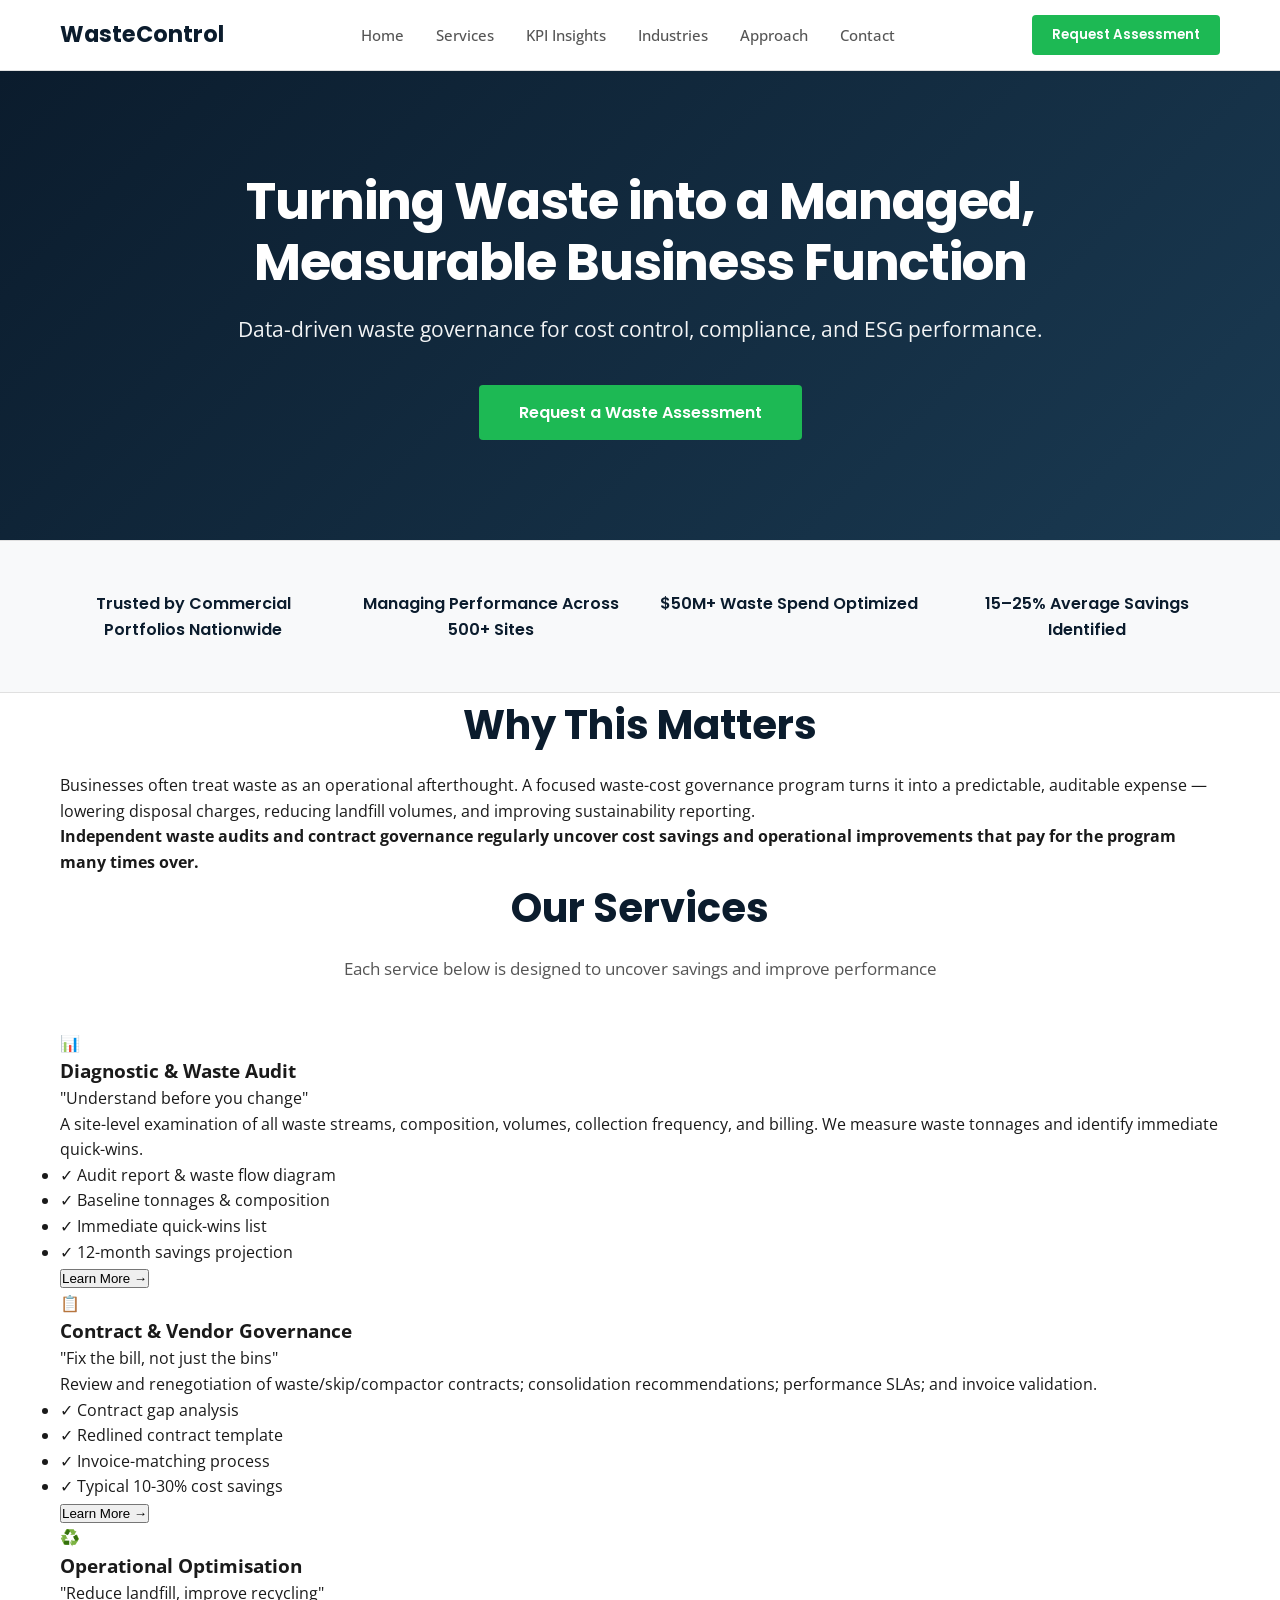
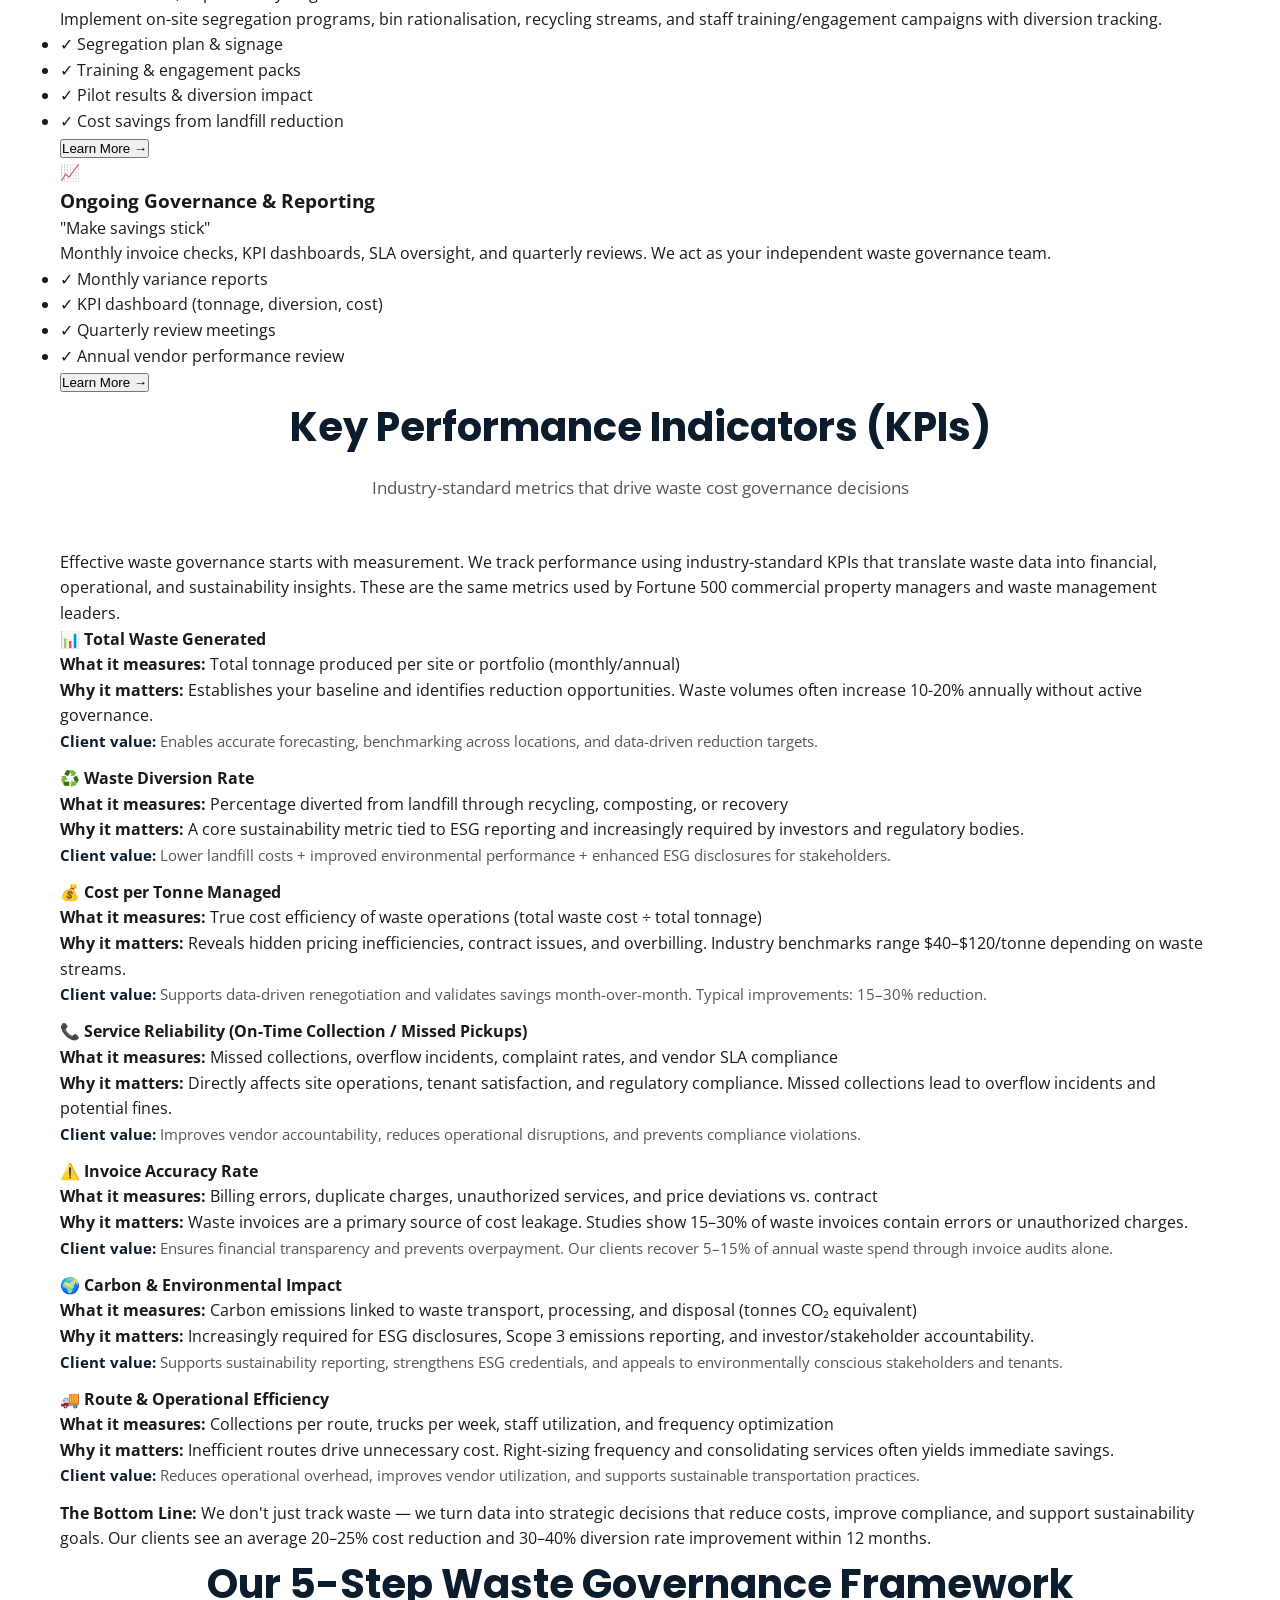
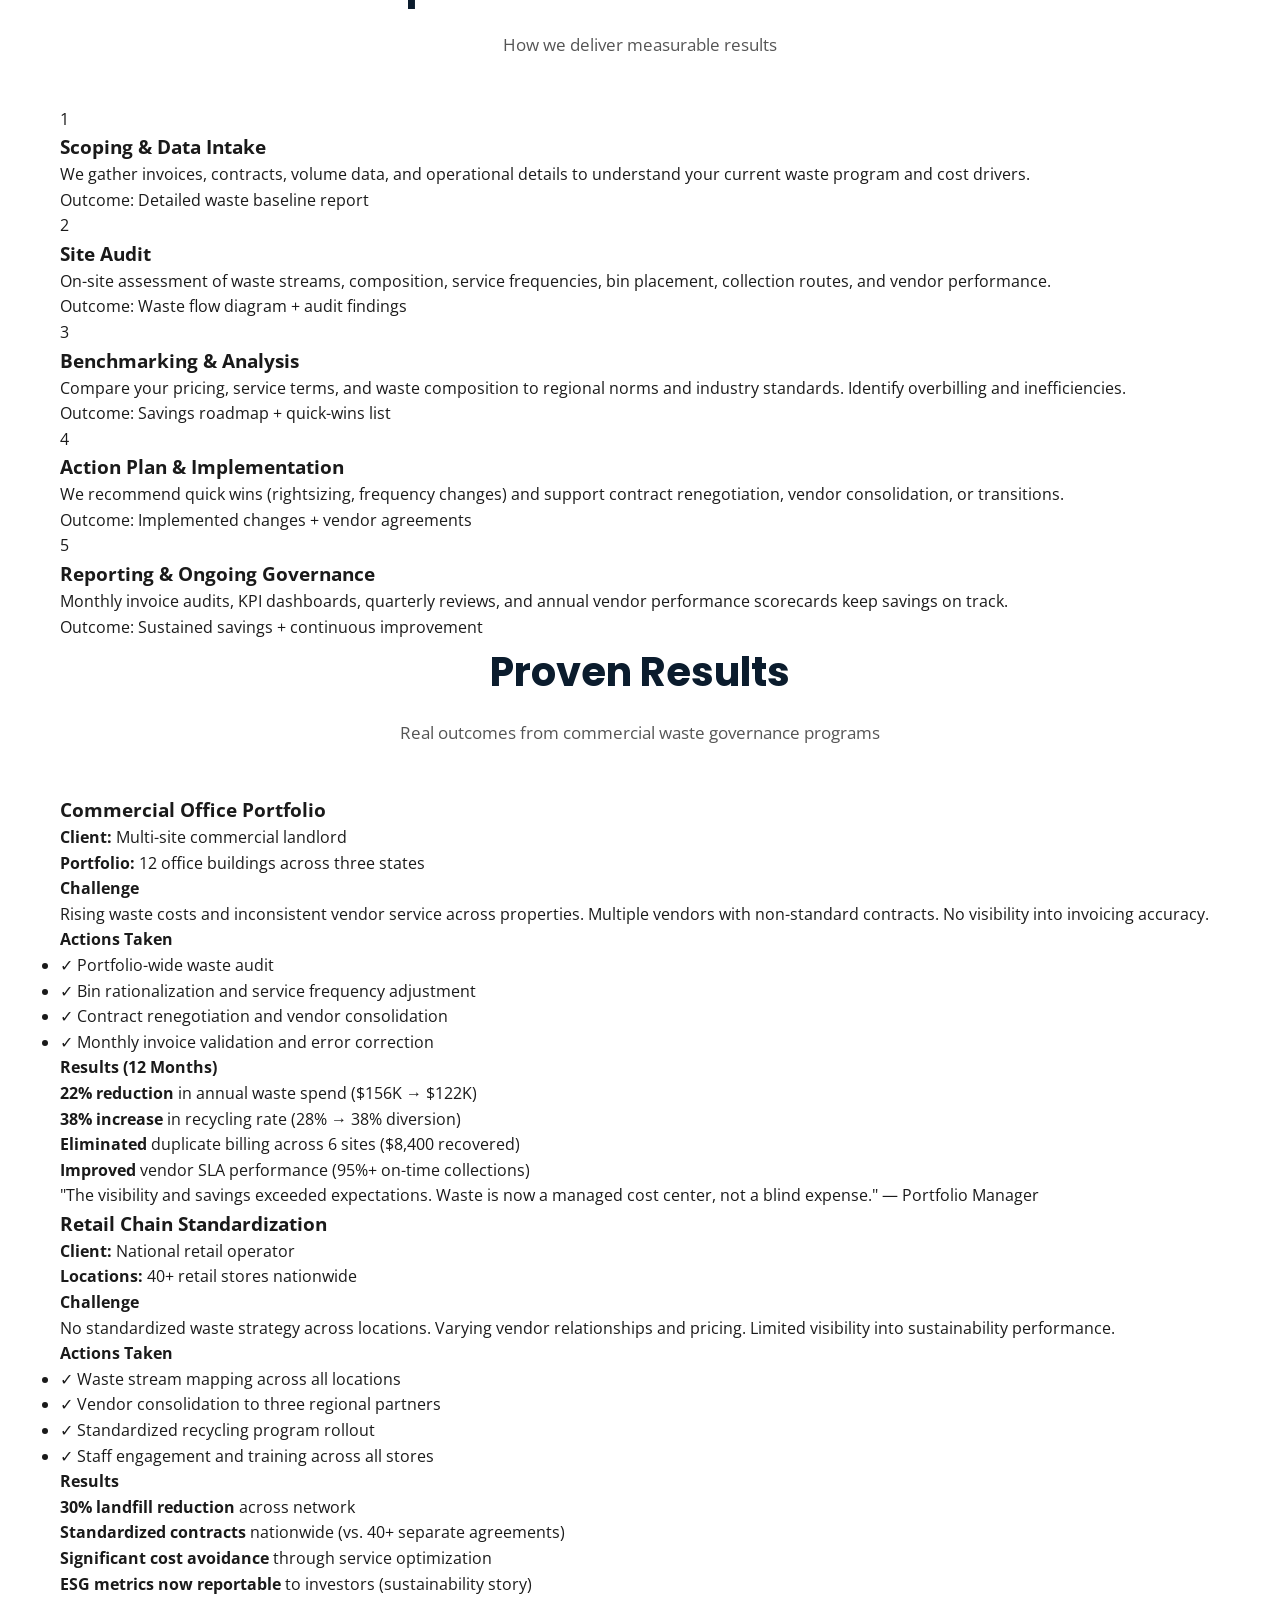
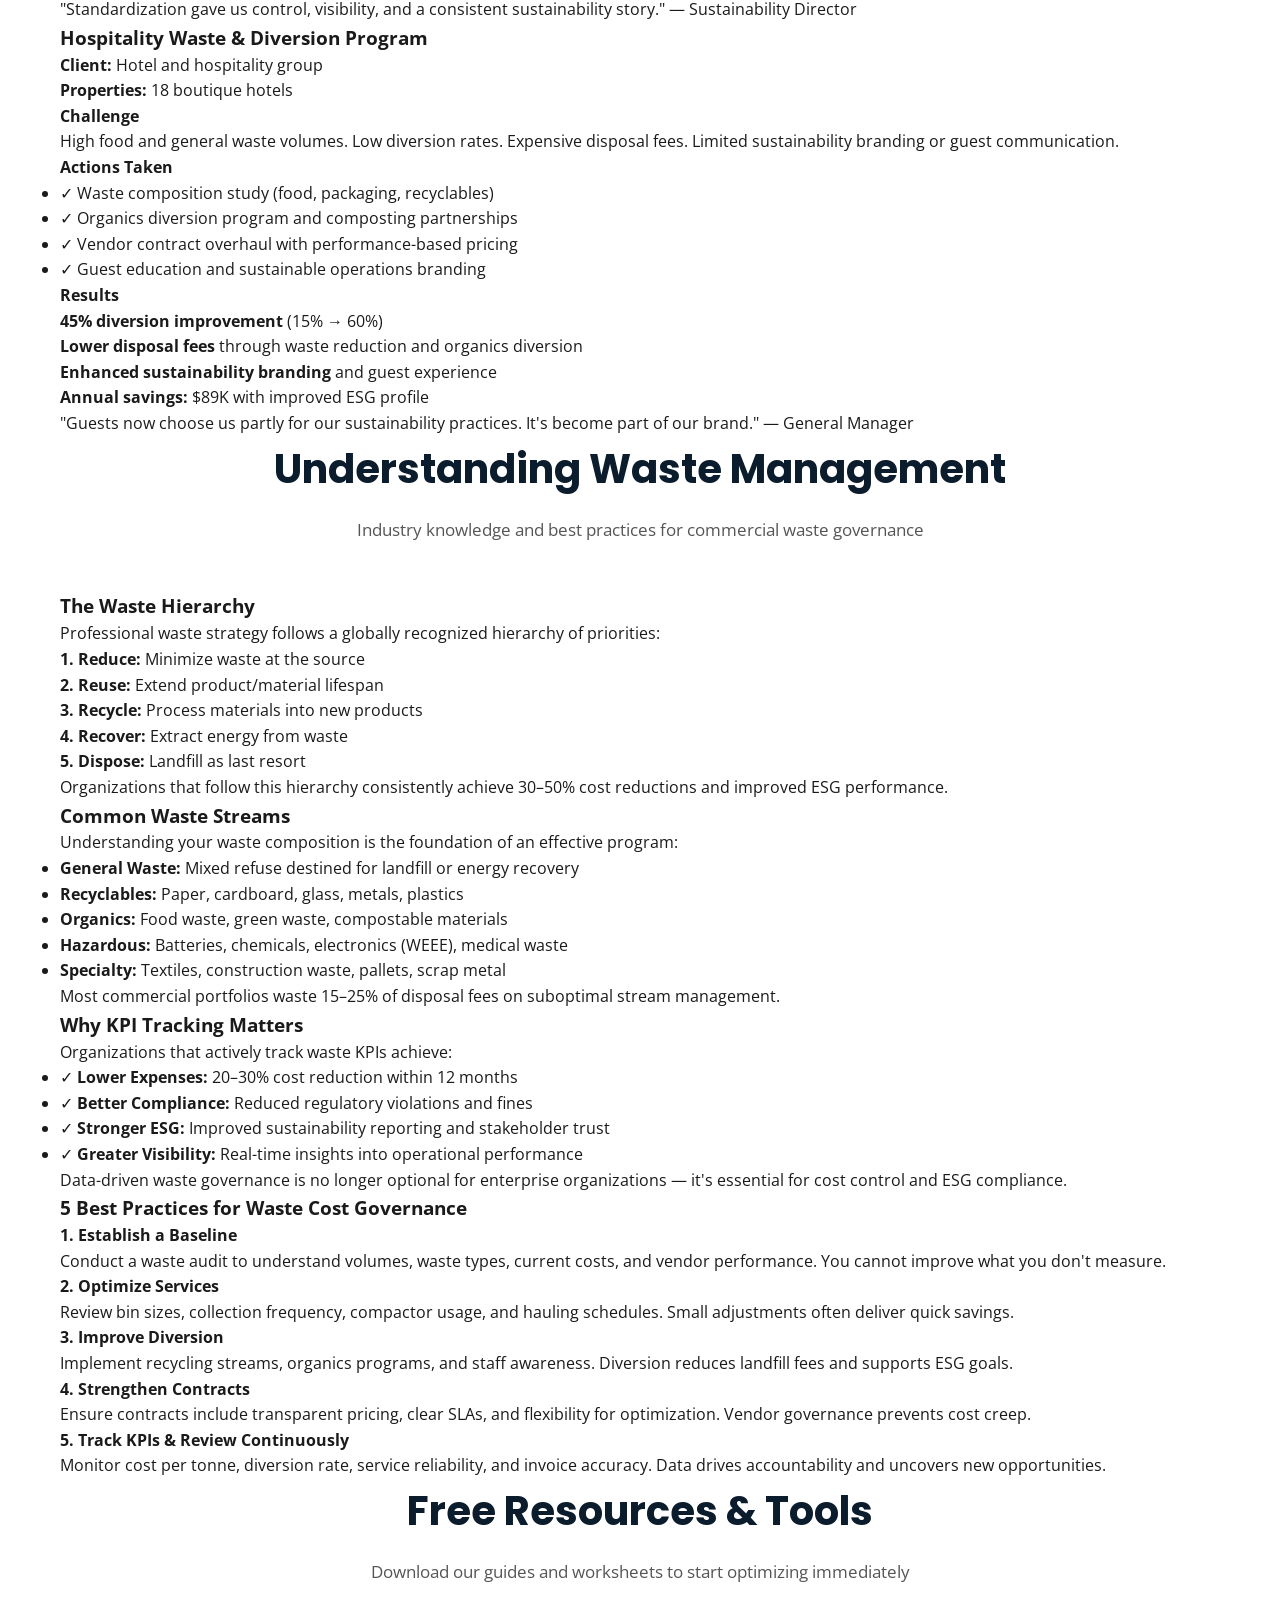
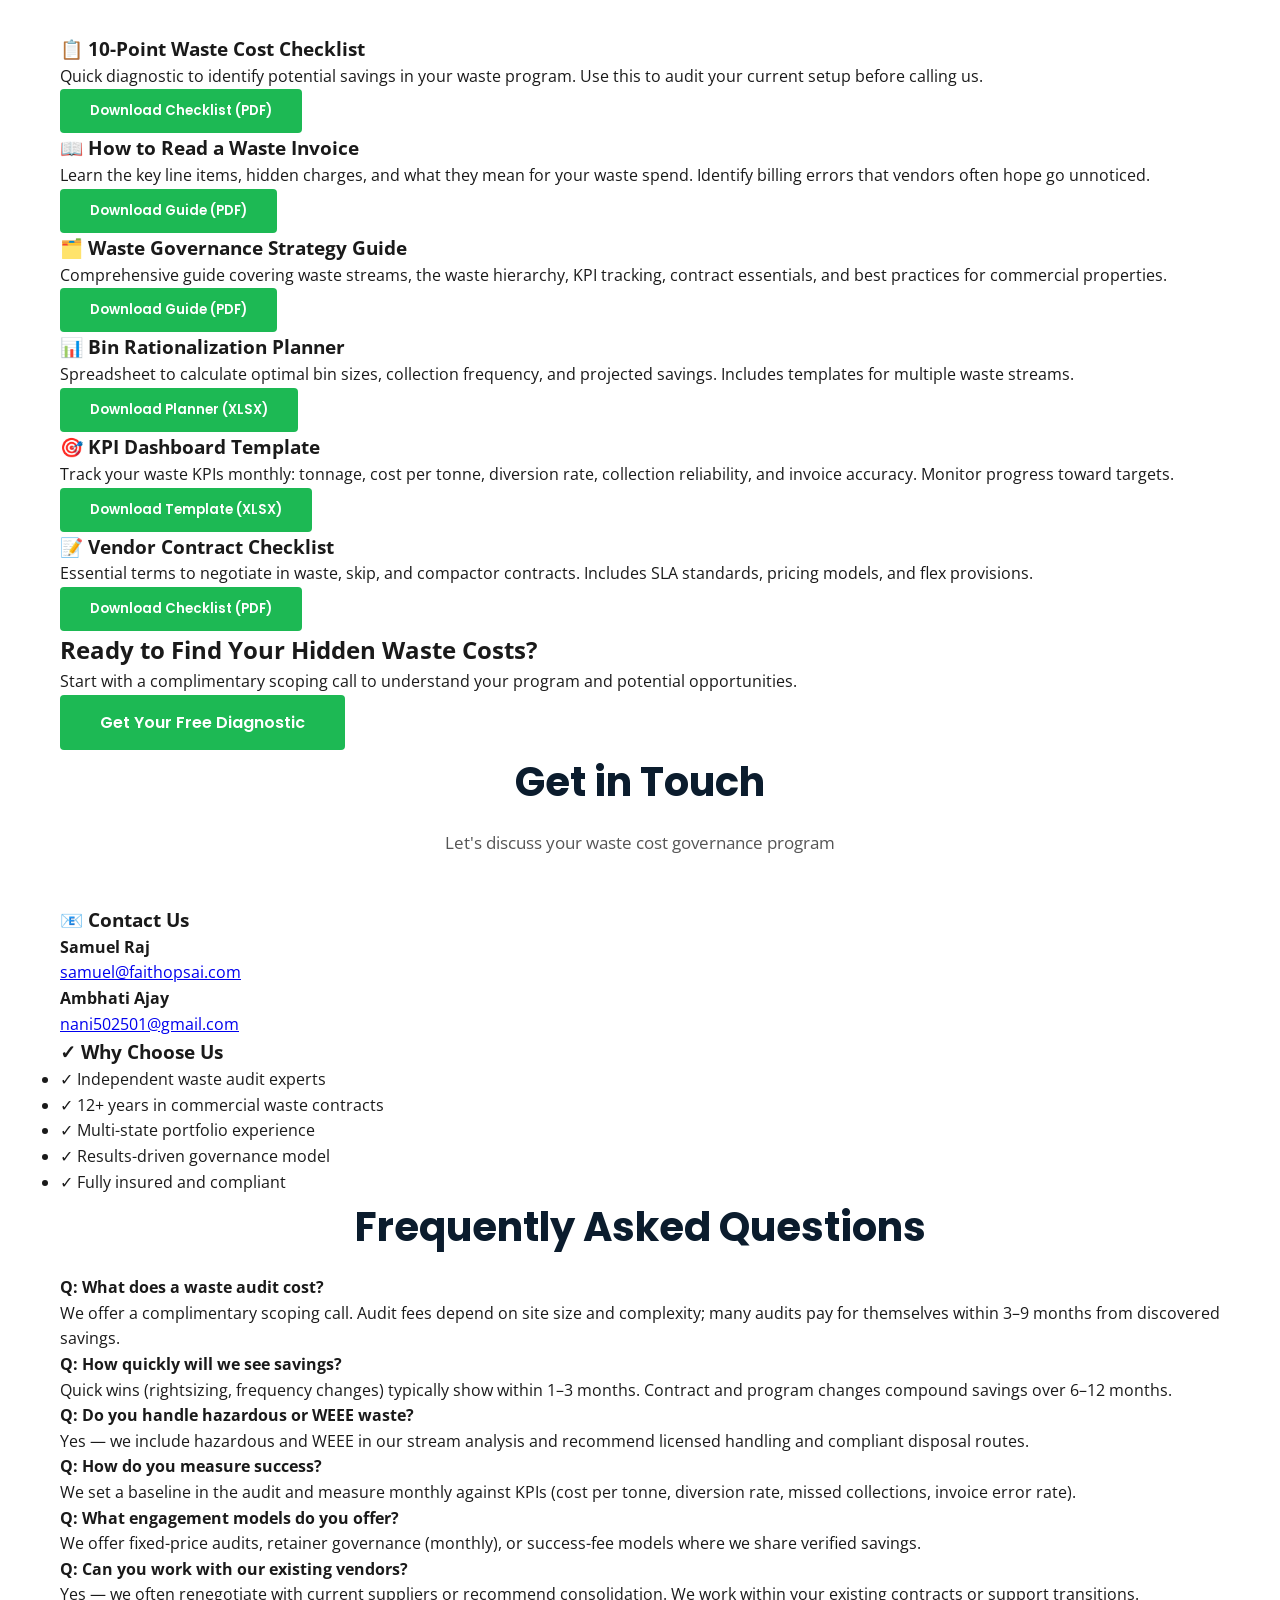
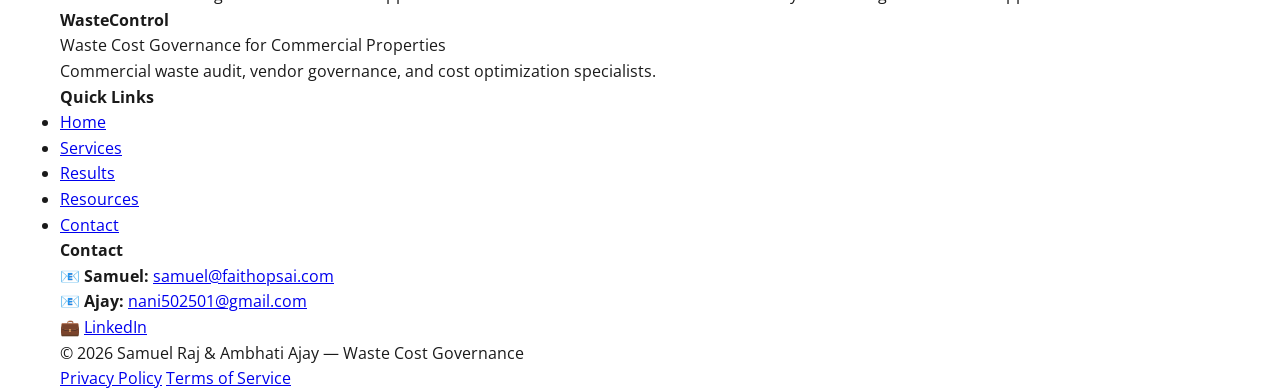
==== commit a7fd16c3: "Added Premium" ====
--- a/index.html
+++ b/index.html
@@ -3,9 +3,9 @@
 <head>
     <meta charset="UTF-8">
     <meta name="viewport" content="width=device-width, initial-scale=1.0">
-    <meta name="description" content="Commercial waste cost audit and vendor governance for property portfolios. Reduce costs, improve compliance, and meet sustainability goals.">
-    <meta name="keywords" content="waste audit, waste cost governance, commercial waste management, vendor governance, waste contract optimization">
-    <title>Waste Cost Governance for Commercial Property | WasteControl</title>
+    <meta name="description" content="Premium waste governance advisory for commercial real estate. Data-driven waste cost control, ESG performance, and compliance assurance.">
+    <meta name="keywords" content="waste governance, waste advisory, commercial real estate, ESG, cost optimization, waste KPIs">
+    <title>WasteControl | Waste Governance Advisory for Commercial Properties</title>
     <link href="https://fonts.googleapis.com/css2?family=Poppins:wght@500;600;700&family=Open+Sans:wght@400;500;600&display=swap" rel="stylesheet">
     <link rel="stylesheet" href="styles.css">
 </head>
@@ -19,28 +19,40 @@
             <nav class="nav-links">
                 <a href="#home">Home</a>
                 <a href="#services">Services</a>
-                <a href="#kpis">Results</a>
-                <a href="#resources">Resources</a>
+                <a href="#kpis">KPI Insights</a>
+                <a href="#industries">Industries</a>
+                <a href="#methodology">Approach</a>
+                <a href="#contact">Contact</a>
             </nav>
-            <button class="btn-cta-header" onclick="scrollToSection('diagnostic')">Get Free Diagnostic</button>
+            <button class="btn-cta-header" onclick="scrollToSection('assessment')">Request Assessment</button>
         </div>
     </header>
 
-    <!-- HERO SECTION -->
-    <section id="home" class="hero">
-        <div class="hero-bg"></div>
-        <div class="hero-content">
-            <div class="trust-badge">
-                <span>✓ Commercial Waste Cost Governance Specialists</span>
-            </div>
-            <h1 class="hero-headline">Waste cost governance for commercial property — reduce costs, improve compliance, and meet sustainability goals.</h1>
-            <p class="hero-subheadline">We find hidden waste costs, renegotiate contracts, and deliver ongoing vendor governance so your portfolio spends less and performs better.</p>
-            
-            <p class="value-prop">We combine targeted waste audits, contract optimisation and continuous vendor governance to deliver measurable cost savings and compliance across commercial portfolios.</p>
-            
-            <div class="hero-ctas">
-                <button class="btn-primary" onclick="scrollToSection('diagnostic')">Get a Free Diagnostic →</button>
-                <button class="btn-secondary" onclick="location.href='#resources'">Download: 5-point Waste Cost Checklist (PDF)</button>
+    <!-- PREMIUM HERO SECTION -->
+    <section id="home" class="hero-premium">
+        <div class="hero-content-premium">
+            <h1 class="hero-headline-premium">Turning Waste into a Managed, Measurable Business Function</h1>
+            <p class="hero-subheadline-premium">Data-driven waste governance for cost control, compliance, and ESG performance.</p>
+            <button class="btn-primary-large" onclick="scrollToSection('assessment')">Request a Waste Assessment</button>
+        </div>
+    </section>
+
+    <!-- CREDIBILITY BAR -->
+    <section class="credibility-bar">
+        <div class="container">
+            <div class="credibility-grid">
+                <div class="credibility-item">
+                    <p class="credibility-stat">Trusted by Commercial Portfolios Nationwide</p>
+                </div>
+                <div class="credibility-item">
+                    <p class="credibility-stat">Managing Performance Across 500+ Sites</p>
+                </div>
+                <div class="credibility-item">
+                    <p class="credibility-stat">$50M+ Waste Spend Optimized</p>
+                </div>
+                <div class="credibility-item">
+                    <p class="credibility-stat">15–25% Average Savings Identified</p>
+                </div>
             </div>
         </div>
     </section>
--- a/styles.css
+++ b/styles.css
@@ -1,18 +1,21 @@
-/* ROOT VARIABLES */
+/* ===== PREMIUM LUXURY CONSULTING STYLE GUIDE ===== */
+
 :root {
     --primary: #0b1c2d;
+    --secondary: #1a3a52;
+    --accent-green: #1db954;
     --white: #ffffff;
-    --accent-green: #1db954;
-    --light-gray: #f5f7fa;
-    --medium-gray: #6b7280;
-    --dark-gray: #1f2937;
-    --border: #e5e7eb;
+    --light-gray: #f8f9fa;
+    --medium-gray: #e0e0e0;
+    --dark-gray: #4a4a4a;
+    --text-primary: #1a1a1a;
+    --text-secondary: #555555;
     
     --font-heading: 'Poppins', sans-serif;
     --font-body: 'Open Sans', sans-serif;
 }
 
-/* GLOBAL STYLES */
+/* RESET & GLOBAL */
 * {
     margin: 0;
     padding: 0;
@@ -25,116 +28,26 @@
 
 body {
     font-family: var(--font-body);
-    color: var(--primary);
+    color: var(--text-primary);
     background-color: var(--white);
     line-height: 1.6;
 }
 
-/* UTILITIES */
 .container {
     max-width: 1200px;
     margin: 0 auto;
     padding: 0 20px;
 }
 
-.section-headline {
-    font-family: var(--font-heading);
-    font-size: 2.5rem;
-    font-weight: 700;
-    color: var(--primary);
-    margin-bottom: 2.5rem;
-    text-align: center;
-}
-
-.section-subtext {
-    text-align: center;
-    color: var(--medium-gray);
-    margin-bottom: 2rem;
-    font-size: 1.1rem;
-}
-
-/* BUTTONS */
-.btn-primary {
-    background-color: var(--accent-green);
-    color: var(--white);
-    padding: 12px 30px;
-    border: none;
-    border-radius: 6px;
-    font-family: var(--font-heading);
-    font-weight: 600;
-    font-size: 1rem;
-    cursor: pointer;
-    transition: all 0.3s ease;
-    text-transform: none;
-}
-
-.btn-primary:hover {
-    background-color: #1aa34a;
-    transform: translateY(-2px);
-    box-shadow: 0 8px 16px rgba(29, 185, 84, 0.2);
-}
-
-.btn-secondary {
-    background-color: transparent;
-    color: var(--accent-green);
-    padding: 12px 30px;
-    border: 2px solid var(--accent-green);
-    border-radius: 6px;
-    font-family: var(--font-heading);
-    font-weight: 600;
-    font-size: 1rem;
-    cursor: pointer;
-    transition: all 0.3s ease;
-}
-
-.btn-secondary:hover {
-    background-color: var(--accent-green);
-    color: var(--white);
-}
-
-.btn-link {
-    background: none;
-    border: none;
-    color: var(--accent-green);
-    font-family: var(--font-heading);
-    font-weight: 600;
-    cursor: pointer;
-    font-size: 0.95rem;
-    transition: all 0.3s ease;
-    text-decoration: none;
-}
-
-.btn-link:hover {
-    color: #1aa34a;
-    transform: translateX(4px);
-}
-
-.btn-cta-header {
-    background-color: var(--accent-green);
-    color: var(--white);
-    padding: 10px 20px;
-    border: none;
-    border-radius: 5px;
-    font-family: var(--font-heading);
-    font-weight: 600;
-    font-size: 0.9rem;
-    cursor: pointer;
-    transition: all 0.3s ease;
-}
-
-.btn-cta-header:hover {
-    background-color: #1aa34a;
-}
-
-/* STICKY HEADER */
+/* ===== STICKY HEADER ===== */
 .sticky-header {
-    position: fixed;
+    background: var(--white);
+    border-bottom: 1px solid var(--medium-gray);
+    padding: 15px 0;
+    position: sticky;
     top: 0;
-    width: 100%;
-    background-color: var(--white);
-    box-shadow: 0 2px 8px rgba(0, 0, 0, 0.08);
-    z-index: 1000;
-    padding: 15px 0;
+    z-index: 100;
+    box-shadow: 0 2px 8px rgba(11, 28, 45, 0.08);
 }
 
 .header-container {
@@ -148,15 +61,10 @@
 
 .logo a {
     font-family: var(--font-heading);
-    font-size: 1.5rem;
+    font-size: 1.4rem;
     font-weight: 700;
     color: var(--primary);
     text-decoration: none;
-    transition: color 0.3s ease;
-}
-
-.logo a:hover {
-    color: var(--accent-green);
 }
 
 .nav-links {
@@ -165,1115 +73,596 @@
 }
 
 .nav-links a {
-    font-family: var(--font-heading);
-    color: var(--primary);
+    font-size: 0.95rem;
+    color: var(--text-secondary);
     text-decoration: none;
+    transition: color 0.3s ease;
     font-weight: 500;
-    transition: color 0.3s ease;
 }
 
 .nav-links a:hover {
     color: var(--accent-green);
 }
 
-/* HERO SECTION */
-.hero {
-    margin-top: 70px;
-    position: relative;
+.btn-cta-header {
+    background: var(--accent-green);
+    color: var(--white);
+    padding: 10px 20px;
+    border: none;
+    border-radius: 4px;
+    font-family: var(--font-heading);
+    font-weight: 600;
+    cursor: pointer;
+    transition: background 0.3s ease;
+}
+
+.btn-cta-header:hover {
+    background: #15a03f;
+}
+
+/* ===== PREMIUM HERO ===== */
+.hero-premium {
+    background: linear-gradient(135deg, var(--primary) 0%, var(--secondary) 100%);
+    color: var(--white);
+    padding: 100px 20px;
+    text-align: center;
+}
+
+.hero-content-premium {
+    max-width: 900px;
+    margin: 0 auto;
+}
+
+.hero-headline-premium {
+    font-family: var(--font-heading);
+    font-size: 3.2rem;
+    font-weight: 700;
+    margin-bottom: 20px;
+    line-height: 1.2;
+    letter-spacing: -1px;
+}
+
+.hero-subheadline-premium {
+    font-size: 1.3rem;
+    color: rgba(255, 255, 255, 0.95);
+    margin-bottom: 40px;
+    line-height: 1.5;
+}
+
+/* ===== BUTTONS ===== */
+.btn-primary-large {
+    background: var(--accent-green);
+    color: var(--white);
+    padding: 15px 40px;
+    border: none;
+    border-radius: 4px;
+    font-family: var(--font-heading);
+    font-weight: 600;
+    font-size: 1rem;
+    cursor: pointer;
+    transition: all 0.3s ease;
+}
+
+.btn-primary-large:hover {
+    background: #15a03f;
+    transform: translateY(-2px);
+}
+
+.btn-primary {
+    background: var(--accent-green);
+    color: var(--white);
+    padding: 12px 30px;
+    border: none;
+    border-radius: 4px;
+    font-family: var(--font-heading);
+    font-weight: 600;
+    cursor: pointer;
+    transition: background 0.3s ease;
+}
+
+.btn-primary:hover {
+    background: #15a03f;
+}
+
+/* ===== SECTION STYLES ===== */
+.section-headline {
+    font-family: var(--font-heading);
+    font-size: 2.5rem;
+    font-weight: 700;
+    color: var(--primary);
+    margin-bottom: 1rem;
+    text-align: center;
+}
+
+.section-subtext {
+    text-align: center;
+    color: var(--text-secondary);
+    font-size: 1.05rem;
+    margin-bottom: 3rem;
+}
+
+/* ===== CREDIBILITY BAR ===== */
+.credibility-bar {
+    background: var(--light-gray);
+    padding: 50px 20px;
+    border-top: 1px solid var(--medium-gray);
+    border-bottom: 1px solid var(--medium-gray);
+}
+
+.credibility-grid {
+    display: grid;
+    grid-template-columns: repeat(auto-fit, minmax(250px, 1fr));
+    gap: 2rem;
+    text-align: center;
+}
+
+.credibility-stat {
+    font-family: var(--font-heading);
+    font-size: 1rem;
+    font-weight: 600;
+    color: var(--primary);
+}
+
+/* ===== VALUE PILLARS ===== */
+.value-pillars {
     padding: 80px 20px;
-    min-height: 100vh;
-    display: flex;
-    align-items: center;
-    justify-content: center;
-    overflow: hidden;
-}
-
-.hero-bg {
-    position: absolute;
-    top: 0;
-    left: 0;
-    width: 100%;
-    height: 100%;
-    background: linear-gradient(135deg, #0b1c2d 0%, #1a3a52 50%, #0d2438 100%);
-    z-index: -1;
-}
-
-.hero::after {
-    content: '';
-    position: absolute;
-    top: 0;
-    right: -200px;
-    width: 400px;
-    height: 400px;
-    background: radial-gradient(circle, rgba(29, 185, 84, 0.1) 0%, transparent 70%);
-    border-radius: 50%;
-    z-index: 0;
-}
-
-.hero-content {
+    background: var(--white);
+}
+
+.pillars-grid {
+    display: grid;
+    grid-template-columns: repeat(auto-fit, minmax(250px, 1fr));
+    gap: 2rem;
+    margin-top: 3rem;
+}
+
+.pillar-card {
+    background: var(--light-gray);
+    padding: 2.5rem;
+    border-radius: 8px;
     text-align: center;
+    transition: all 0.3s ease;
+}
+
+.pillar-card:hover {
+    box-shadow: 0 8px 24px rgba(11, 28, 45, 0.12);
+    transform: translateY(-4px);
+}
+
+.pillar-icon {
+    font-size: 2.5rem;
+    margin-bottom: 1rem;
+}
+
+.pillar-card h3 {
+    font-family: var(--font-heading);
+    font-size: 1.3rem;
+    color: var(--primary);
+    margin-bottom: 1rem;
+    font-weight: 600;
+}
+
+.pillar-card p {
+    color: var(--text-secondary);
+    line-height: 1.6;
+}
+
+/* ===== RESULTS SNAPSHOT ===== */
+.results-snapshot {
+    background: var(--primary);
     color: var(--white);
-    z-index: 1;
-    max-width: 800px;
-}
-
-.trust-badge {
-    display: inline-block;
-    background-color: rgba(29, 185, 84, 0.15);
+    padding: 80px 20px;
+}
+
+.results-snapshot .section-headline {
+    color: var(--white);
+}
+
+.results-snapshot .section-subtext {
+    color: rgba(255, 255, 255, 0.9);
+}
+
+.results-grid {
+    display: grid;
+    grid-template-columns: repeat(auto-fit, minmax(200px, 1fr));
+    gap: 2rem;
+    margin-top: 3rem;
+}
+
+.result-item {
+    text-align: center;
+}
+
+.result-metric {
+    font-family: var(--font-heading);
+    font-size: 2.8rem;
+    font-weight: 700;
     color: var(--accent-green);
-    padding: 8px 16px;
-    border-radius: 30px;
-    font-size: 0.9rem;
-    font-weight: 600;
+    margin-bottom: 0.5rem;
+}
+
+.result-label {
+    font-size: 1rem;
+    color: rgba(255, 255, 255, 0.95);
+}
+
+/* ===== SERVICES OVERVIEW ===== */
+.services-overview {
+    padding: 80px 20px;
+    background: var(--white);
+}
+
+.services-grid-luxury {
+    display: grid;
+    grid-template-columns: repeat(auto-fit, minmax(260px, 1fr));
+    gap: 2rem;
+    margin-top: 3rem;
+}
+
+.service-luxury-card {
+    background: var(--light-gray);
+    padding: 2rem;
+    border-left: 4px solid var(--accent-green);
+    border-radius: 4px;
+    transition: all 0.3s ease;
+}
+
+.service-luxury-card:hover {
+    box-shadow: 0 8px 20px rgba(11, 28, 45, 0.1);
+    transform: translateY(-4px);
+}
+
+.service-luxury-card h3 {
+    font-family: var(--font-heading);
+    font-size: 1.2rem;
+    color: var(--primary);
+    margin-bottom: 1rem;
+    font-weight: 600;
+}
+
+.service-luxury-card p {
+    color: var(--text-secondary);
+    line-height: 1.6;
     margin-bottom: 1.5rem;
-    border: 1px solid var(--accent-green);
-}
-
-.hero-headline {
-    font-family: var(--font-heading);
-    font-size: 3.5rem;
-    font-weight: 700;
-    margin-bottom: 1.5rem;
-    line-height: 1.2;
-}
-
-.hero-subheadline {
-    font-size: 1.3rem;
-    margin-bottom: 2.5rem;
-    color: rgba(255, 255, 255, 0.9);
-    line-height: 1.6;
-}
-
-.hero-ctas {
-    display: flex;
-    gap: 1rem;
-    justify-content: center;
-    flex-wrap: wrap;
-}
-
-.hero-ctas .btn-primary,
-.hero-ctas .btn-secondary {
+}
+
+.service-link {
+    color: var(--accent-green);
+    text-decoration: none;
+    font-weight: 600;
+    transition: color 0.3s ease;
+}
+
+.service-link:hover {
+    color: #15a03f;
+}
+
+/* ===== CTA BENCHMARK ===== */
+.cta-benchmark {
+    background: linear-gradient(135deg, var(--primary) 0%, var(--secondary) 100%);
+    color: var(--white);
+    padding: 60px 20px;
+    text-align: center;
+}
+
+.cta-benchmark h2 {
+    font-family: var(--font-heading);
+    font-size: 2rem;
+    margin-bottom: 1rem;
+}
+
+.cta-benchmark p {
     font-size: 1.05rem;
-    padding: 14px 35px;
-}
-
-/* PROBLEM → SOLUTION SECTION */
-.problem-solution {
+    margin-bottom: 2rem;
+    color: rgba(255, 255, 255, 0.95);
+}
+
+/* ===== KPI INSIGHTS ===== */
+.kpi-insights {
     padding: 80px 20px;
-    background-color: var(--white);
-}
-
-.problem-solution-grid {
-    display: grid;
-    grid-template-columns: 1fr 1fr;
-    gap: 4rem;
-    align-items: start;
-}
-
-.problem-column h3,
-.solution-column h3 {
-    font-family: var(--font-heading);
-    font-size: 1.5rem;
-    font-weight: 700;
-    margin-bottom: 1.5rem;
-    color: var(--primary);
-}
-
-.problem-bullets {
-    list-style: none;
-}
-
-.problem-bullets li {
-    font-size: 1.05rem;
-    margin-bottom: 1.2rem;
-    padding-left: 0;
-    color: var(--dark-gray);
-    line-height: 1.6;
-}
-
-.solution-column p {
-    font-size: 1rem;
-    margin-bottom: 1.5rem;
-    color: var(--dark-gray);
+    background: var(--white);
+}
+
+.kpi-intro {
+    background: var(--light-gray);
+    padding: 2rem;
+    border-radius: 8px;
+    margin-bottom: 3rem;
+    max-width: 900px;
+    margin-left: auto;
+    margin-right: auto;
+}
+
+.kpi-intro p {
+    color: var(--text-secondary);
     line-height: 1.8;
-}
-
-.solution-column p strong {
-    color: var(--primary);
-}
-
-/* SERVICES SECTION */
-.services {
-    padding: 80px 20px;
-    background-color: var(--light-gray);
-}
-
-.services-grid {
+    margin-bottom: 1rem;
+}
+
+.kpi-category {
+    margin-bottom: 4rem;
+}
+
+.kpi-category-title {
+    font-family: var(--font-heading);
+    font-size: 1.8rem;
+    color: var(--primary);
+    margin-bottom: 2rem;
+    font-weight: 600;
+}
+
+.kpi-items-grid {
     display: grid;
     grid-template-columns: repeat(auto-fit, minmax(300px, 1fr));
     gap: 2rem;
 }
 
-.service-card {
-    background-color: var(--white);
-    padding: 2.5rem;
-    border-radius: 8px;
-    box-shadow: 0 2px 8px rgba(0, 0, 0, 0.05);
-    transition: all 0.3s ease;
-    text-align: center;
-}
-
-.service-card:hover {
-    box-shadow: 0 8px 24px rgba(0, 0, 0, 0.1);
-    transform: translateY(-4px);
-}
-
-.service-icon {
-    font-size: 3rem;
-    margin-bottom: 1rem;
-}
-
-.service-card h3 {
-    font-family: var(--font-heading);
-    font-size: 1.3rem;
-    font-weight: 700;
-    margin-bottom: 1rem;
-    color: var(--primary);
-}
-
-.service-card p {
-    color: var(--medium-gray);
-    margin-bottom: 1.5rem;
+.kpi-item-luxury {
+    background: var(--light-gray);
+    padding: 2rem;
+    border-radius: 8px;
+    border-left: 4px solid var(--accent-green);
+}
+
+.kpi-item-luxury h4 {
+    font-family: var(--font-heading);
+    font-size: 1.1rem;
+    color: var(--primary);
+    margin-bottom: 1rem;
+    font-weight: 600;
+}
+
+.kpi-definition,
+.kpi-why,
+.kpi-value,
+.kpi-benchmark {
+    color: var(--text-secondary);
+    font-size: 0.95rem;
     line-height: 1.6;
-    font-size: 0.95rem;
-}
-
-.service-card .btn-link {
-    font-size: 1rem;
-}
-
-/* RESULTS SECTION */
-.results {
-    padding: 80px 20px;
-    background-color: var(--white);
-}
-
-.results-grid {
+    margin-bottom: 0.8rem;
+}
+
+.kpi-definition strong,
+.kpi-why strong,
+.kpi-value strong,
+.kpi-benchmark strong {
+    color: var(--primary);
+}
+
+/* ===== KPI TRACKING ===== */
+.kpi-tracking {
+    background: var(--light-gray);
+    padding: 3rem;
+    border-radius: 8px;
+    margin: 3rem 0;
+}
+
+.kpi-tracking-title {
+    font-family: var(--font-heading);
+    font-size: 1.5rem;
+    color: var(--primary);
+    margin-bottom: 1rem;
+}
+
+.kpi-tracking-intro {
+    color: var(--text-secondary);
+    margin-bottom: 2rem;
+}
+
+.tracking-methods {
     display: grid;
     grid-template-columns: repeat(auto-fit, minmax(200px, 1fr));
     gap: 2rem;
-    margin-bottom: 4rem;
-}
-
-.result-card {
-    background: linear-gradient(135deg, #0b1c2d 0%, #1a3a52 100%);
-    color: var(--white);
-    padding: 2rem;
-    border-radius: 8px;
-    text-align: center;
-    box-shadow: 0 4px 12px rgba(0, 0, 0, 0.1);
-}
-
-.result-metric {
-    font-family: var(--font-heading);
-    font-size: 2.5rem;
-    font-weight: 700;
+}
+
+.tracking-method {
+    background: var(--white);
+    padding: 1.5rem;
+    border-radius: 4px;
+}
+
+.tracking-method h4 {
+    font-family: var(--font-heading);
+    color: var(--primary);
     margin-bottom: 0.5rem;
-    color: var(--accent-green);
-}
-
-.result-card p {
-    font-size: 0.95rem;
-    color: rgba(255, 255, 255, 0.9);
-}
-
-.case-wins {
-    margin-top: 4rem;
-}
-
-.case-wins h3 {
-    font-family: var(--font-heading);
-    font-size: 1.8rem;
-    font-weight: 700;
-    margin-bottom: 2rem;
-    text-align: center;
-    color: var(--primary);
-}
-
-.case-grid {
-    display: grid;
-    grid-template-columns: repeat(auto-fit, minmax(280px, 1fr));
-    gap: 2rem;
-}
-
-.case-card {
-    background-color: var(--light-gray);
-    padding: 2rem;
-    border-radius: 8px;
-    border-left: 4px solid var(--accent-green);
-}
-
-.case-card h4 {
-    font-family: var(--font-heading);
-    font-size: 1.2rem;
-    font-weight: 700;
-    margin-bottom: 0.5rem;
-    color: var(--primary);
-}
-
-.case-card p {
-    color: var(--medium-gray);
-    margin-bottom: 1rem;
-    font-size: 0.95rem;
-}
-
-.case-card strong {
-    color: var(--accent-green);
-    font-size: 1.1rem;
-}
-
-/* ABOUT SECTION */
-.about {
-    padding: 80px 20px;
-    background-color: var(--light-gray);
-}
-
-.about-grid {
-    max-width: 900px;
-    margin: 0 auto;
-}
-
-.about-content {
-    background-color: var(--white);
+}
+
+.tracking-method p {
+    color: var(--text-secondary);
+    font-size: 0.9rem;
+}
+
+/* ===== KPI DASHBOARDS ===== */
+.kpi-dashboards {
+    background: var(--white);
     padding: 3rem;
     border-radius: 8px;
-    box-shadow: 0 2px 8px rgba(0, 0, 0, 0.05);
-}
-
-.about-content h3 {
-    font-family: var(--font-heading);
-    font-size: 2rem;
-    font-weight: 700;
-    margin-bottom: 0.5rem;
-    color: var(--primary);
-}
-
-.about-title {
-    color: var(--accent-green);
-    font-family: var(--font-heading);
-    font-weight: 600;
-    font-size: 1.1rem;
-    margin-bottom: 1.5rem;
-}
-
-.authority-stats {
-    display: grid;
-    grid-template-columns: repeat(3, 1fr);
+    margin: 3rem 0;
+    border: 1px solid var(--medium-gray);
+}
+
+.kpi-dashboards-title {
+    font-family: var(--font-heading);
+    font-size: 1.5rem;
+    color: var(--primary);
+    margin-bottom: 1rem;
+}
+
+.dashboard-features {
+    display: grid;
+    grid-template-columns: repeat(auto-fit, minmax(220px, 1fr));
     gap: 1.5rem;
-    margin: 2rem 0;
-    padding: 1.5rem 0;
-    border-top: 1px solid var(--border);
-    border-bottom: 1px solid var(--border);
-}
-
-.stat {
-    text-align: center;
-}
-
-.stat strong {
-    font-size: 1.5rem;
-    color: var(--accent-green);
-    display: block;
-    margin-bottom: 0.25rem;
-}
-
-.stat span {
-    color: var(--medium-gray);
-    font-size: 0.85rem;
-}
-
-.about-content p {
-    color: var(--dark-gray);
-    margin-bottom: 1.5rem;
-    line-height: 1.8;
-}
-
-.about-content ul {
-    list-style: none;
-    margin-bottom: 1.5rem;
-}
-
-.about-content ul li {
-    color: var(--dark-gray);
-    margin-bottom: 0.75rem;
-    font-size: 0.95rem;
-}
-
-/* LEAD MAGNET SECTION */
-.lead-magnet {
-    padding: 80px 20px;
-    background: linear-gradient(135deg, #0b1c2d 0%, #1a3a52 100%);
-    color: var(--white);
-}
-
-.magnet-content {
-    max-width: 600px;
-    margin: 0 auto;
-    text-align: center;
-}
-
-.magnet-content h2 {
-    font-family: var(--font-heading);
-    font-size: 2.2rem;
-    font-weight: 700;
-    margin-bottom: 1rem;
-}
-
-.magnet-subheading {
-    font-size: 1.1rem;
-    margin-bottom: 2rem;
-    color: rgba(255, 255, 255, 0.9);
-}
-
-.magnet-benefits {
-    display: flex;
-    flex-direction: column;
-    gap: 1rem;
-    margin: 2rem 0;
-    text-align: left;
-}
-
-.benefit {
-    font-size: 1rem;
-    color: rgba(255, 255, 255, 0.9);
-}
-
-.email-form {
-    display: flex;
-    flex-direction: column;
-    gap: 1rem;
-    margin: 2rem 0;
-}
-
-.email-form input {
-    padding: 12px 16px;
-    border: none;
-    border-radius: 6px;
-    font-size: 1rem;
-    font-family: var(--font-body);
-}
-
-.email-form input::placeholder {
-    color: #999;
-}
-
-.email-form button {
-    padding: 14px;
-}
-
-.form-note {
-    font-size: 0.85rem;
-    color: rgba(255, 255, 255, 0.7);
-    margin-top: 0.5rem;
-}
-
-/* CTA REMINDER SECTION */
-.cta-reminder {
-    padding: 60px 20px;
-    background-color: var(--accent-green);
-    color: var(--white);
-    text-align: center;
-}
-
-.cta-reminder h2 {
-    font-family: var(--font-heading);
-    font-size: 1.8rem;
-    font-weight: 700;
-    margin-bottom: 0.5rem;
-}
-
-.cta-reminder p {
-    font-size: 1.1rem;
-    margin-bottom: 1.5rem;
-    color: rgba(255, 255, 255, 0.95);
-}
-
-.cta-reminder .btn-primary {
-    background-color: var(--white);
-    color: var(--accent-green);
-    font-weight: 700;
-}
-
-.cta-reminder .btn-primary:hover {
-    background-color: rgba(255, 255, 255, 0.9);
-}
-
-/* CONTACT / BOOKING SECTION */
-.contact-booking {
-    padding: 80px 20px;
-    background-color: var(--white);
-}
-
-.booking-grid {
-    display: grid;
-    grid-template-columns: 1fr 1fr;
-    gap: 3rem;
-    margin: 3rem 0;
-}
-
-.booking-calendly,
-.booking-form {
-    background-color: var(--light-gray);
-    padding: 2rem;
-    border-radius: 8px;
-}
-
-.booking-calendly h3,
-.booking-form h3 {
-    font-family: var(--font-heading);
-    font-size: 1.3rem;
-    font-weight: 700;
-    margin-bottom: 1rem;
-    color: var(--primary);
-}
-
-.calendly-placeholder {
-    min-height: 600px;
-    background-color: var(--white);
-    border-radius: 6px;
-    overflow: hidden;
-}
-
-.contact-form {
-    display: flex;
-    flex-direction: column;
-    gap: 1rem;
-}
-
-.contact-form input,
-.contact-form textarea {
-    padding: 12px;
-    border: 1px solid var(--border);
-    border-radius: 6px;
-    font-family: var(--font-body);
-    font-size: 0.95rem;
-}
-
-.contact-form input::placeholder,
-.contact-form textarea::placeholder {
-    color: #999;
-}
-
-.contact-form button {
-    align-self: flex-start;
-}
-
-.contact-alternatives {
+    margin-top: 2rem;
+}
+
+.dashboard-feature {
+    background: var(--light-gray);
+    padding: 1.5rem;
+    border-radius: 4px;
+    color: var(--text-secondary);
+    line-height: 1.6;
+}
+
+/* ===== KPI CTA ===== */
+.kpi-cta {
     text-align: center;
     margin: 3rem 0;
     padding: 2rem;
-    background-color: var(--light-gray);
-    border-radius: 8px;
-}
-
-.contact-alternatives h3 {
-    font-family: var(--font-heading);
-    font-size: 1.3rem;
-    font-weight: 700;
+}
+
+.kpi-cta p {
+    font-size: 1.1rem;
+    color: var(--primary);
     margin-bottom: 1.5rem;
-    color: var(--primary);
-}
-
-.contact-options {
-    display: flex;
-    justify-content: center;
-    gap: 3rem;
-}
-
-.contact-options div {
-    text-align: center;
-}
-
-.contact-options strong {
-    display: block;
-    margin-bottom: 0.5rem;
-    color: var(--primary);
-}
-
-.contact-options a {
-    color: var(--accent-green);
-    text-decoration: none;
-    font-weight: 600;
-    transition: color 0.3s ease;
-}
-
-.contact-options a:hover {
-    color: #1aa34a;
-}
-
-.guarantee {
-    text-align: center;
-    padding: 2rem;
-    background-color: rgba(29, 185, 84, 0.1);
-    border-left: 4px solid var(--accent-green);
-    border-radius: 6px;
-    margin: 2rem 0;
-}
-
-.guarantee p {
-    color: var(--primary);
-    font-size: 1.05rem;
-    font-weight: 500;
-}
-
-/* FOOTER */
-.footer {
-    background-color: var(--primary);
-    color: var(--white);
-    padding: 60px 20px 20px;
-}
-
-.footer-content {
-    display: grid;
-    grid-template-columns: repeat(auto-fit, minmax(250px, 1fr));
-    gap: 3rem;
-    margin-bottom: 2rem;
-}
-
-.footer-section h4 {
-    font-family: var(--font-heading);
-    font-size: 1.1rem;
-    font-weight: 700;
-    margin-bottom: 1rem;
-    color: var(--accent-green);
-}
-
-.footer-section p {
-    color: rgba(255, 255, 255, 0.8);
-    margin-bottom: 0.75rem;
-    font-size: 0.95rem;
-}
-
-.footer-credibility {
-    font-size: 0.85rem;
-}
-
-.footer-section ul {
-    list-style: none;
-}
-
-.footer-section ul li {
-    margin-bottom: 0.75rem;
-}
-
-.footer-section a {
-    color: rgba(255, 255, 255, 0.8);
-    text-decoration: none;
-    transition: color 0.3s ease;
-}
-
-.footer-section a:hover {
-    color: var(--accent-green);
-}
-
-.footer-bottom {
-    border-top: 1px solid rgba(255, 255, 255, 0.2);
-    padding-top: 1.5rem;
-    display: flex;
-    justify-content: space-between;
-    align-items: center;
-    flex-wrap: wrap;
-    gap: 1rem;
-}
-
-.footer-bottom p {
-    color: rgba(255, 255, 255, 0.7);
-    font-size: 0.85rem;
-}
-
-.footer-links {
-    display: flex;
-    gap: 1.5rem;
-}
-
-/* RESPONSIVE DESIGN */
-@media (max-width: 768px) {
-    .header-container {
-        flex-wrap: wrap;
-        gap: 1rem;
-    }
-
-    .logo a {
-        order: 1;
-    }
-
-    .nav-links {
-        order: 3;
-        width: 100%;
-        gap: 1rem;
-        flex-wrap: wrap;
-    }
-
-    .btn-cta-header {
-        order: 2;
-    }
-
-    .hero {
-        margin-top: 150px;
-        padding: 40px 20px;
-        min-height: auto;
-    }
-
-    .hero-headline {
-        font-size: 2rem;
-    }
-
-    .hero-subheadline {
-        font-size: 1rem;
-    }
-
-    .hero-ctas {
-        flex-direction: column;
-        align-items: center;
-    }
-
-    .section-headline {
-        font-size: 1.8rem;
-    }
-
-    .problem-solution-grid {
-        grid-template-columns: 1fr;
-        gap: 2rem;
-    }
-
-    .authority-stats {
-        grid-template-columns: 1fr;
-    }
-
-    .booking-grid {
-        grid-template-columns: 1fr;
-    }
-
-    .contact-options {
-        flex-direction: column;
-        gap: 1.5rem;
-    }
-
-    .footer-bottom {
-        justify-content: center;
-        text-align: center;
-    }
-
-    .services-grid {
-        grid-template-columns: 1fr;
-    }
-
-    .nav-links {
-        display: none;
-    }
-}
-
-@media (max-width: 480px) {
-    .hero {
-        margin-top: 180px;
-        padding: 30px 15px;
-    }
-
-    .hero-headline {
-        font-size: 1.5rem;
-    }
-
-    .section-headline {
-        font-size: 1.5rem;
-    }
-
-    .service-card {
-        padding: 1.5rem;
-    }
-
-    .booking-calendly,
-    .booking-form {
-        padding: 1.5rem;
-    }
-
-    .footer-content {
-        grid-template-columns: 1fr;
-        gap: 1.5rem;
-    }
-}
-
-/* SMOOTH ANIMATIONS */
-@keyframes fadeInUp {
-    from {
-        opacity: 0;
-        transform: translateY(20px);
-    }
-    to {
-        opacity: 1;
-        transform: translateY(0);
-    }
-}
-
-section {
-    animation: fadeInUp 0.6s ease-out;
-}
-
-/* COUNTER ANIMATION */
-@keyframes countUp {
-    from {
-        opacity: 0;
-    }
-    to {
-        opacity: 1;
-    }
-}
-
-.counter {
-    animation: countUp 0.5s ease-out;
-}
-
-/* ===== PRICING PAGE STYLES ===== */
-
-.pricing-grid {
-    display: grid;
-    grid-template-columns: repeat(auto-fit, minmax(280px, 1fr));
-    gap: 30px;
-    margin-top: 40px;
-}
-
-.pricing-card {
-    background: var(--white);
-    border: 2px solid var(--border);
-    border-radius: 8px;
-    padding: 40px 30px;
-    text-align: center;
-    transition: all 0.3s;
-    position: relative;
-}
-
-.pricing-card:hover {
-    border-color: var(--accent-green);
-    box-shadow: 0 10px 30px rgba(0,0,0,0.1);
-}
-
-.pricing-card.featured {
-    border-color: var(--accent-green);
-    background: linear-gradient(135deg, rgba(29,185,84,0.02) 0%, rgba(29,185,84,0.05) 100%);
-    transform: scale(1.05);
-}
-
-.ribbon {
-    position: absolute;
-    top: -15px;
-    left: 50%;
-    transform: translateX(-50%);
-    background: var(--accent-green);
-    color: var(--white);
-    padding: 5px 20px;
-    border-radius: 20px;
-    font-size: 12px;
-    font-weight: 600;
-}
-
-.pricing-desc {
-    font-size: 15px;
-    color: var(--medium-gray);
-    margin-bottom: 25px;
-}
-
-.pricing-features {
-    list-style: none;
-    margin-bottom: 30px;
-    text-align: left;
-}
-
-.pricing-features li {
-    font-size: 14px;
-    margin-bottom: 12px;
-    color: var(--dark-gray);
-}
-
-.pricing-features li:before {
-    content: '✓ ';
-    color: var(--accent-green);
-    font-weight: bold;
-    margin-right: 8px;
-}
-
-.pricing-note {
-    font-size: 12px;
-    color: var(--medium-gray);
-    font-style: italic;
-}
-
-.pricing-table {
-    width: 100%;
-    border-collapse: collapse;
-    background: var(--white);
-    border-radius: 8px;
-    overflow: hidden;
-    margin-top: 30px;
-}
-
-.pricing-table thead {
-    background: var(--primary);
-    color: var(--white);
-}
-
-.pricing-table th,
-.pricing-table td {
-    padding: 20px;
-    text-align: left;
-    border-bottom: 1px solid var(--border);
-}
-
-.pricing-table td:first-child {
-    font-weight: 600;
-    color: var(--primary);
-}
-
-.pricing-table tbody tr:hover {
-    background: var(--light-gray);
-}
-
-.trust-grid {
-    display: grid;
-    grid-template-columns: repeat(auto-fit, minmax(240px, 1fr));
-    gap: 30px;
-    margin-top: 40px;
-}
-
-.trust-card {
-    background: rgba(255,255,255,0.05);
-    border: 1px solid rgba(255,255,255,0.1);
-    padding: 30px;
-    border-radius: 8px;
-}
-
-.trust-card h3 {
-    color: var(--accent-green);
-    margin-bottom: 15px;
-}
-
-.trust-card p {
-    font-size: 14px;
-    color: rgba(255,255,255,0.8);
-}
-
-/* ===== FAQ PAGE STYLES ===== */
-
-.faq-full-section {
-    background: var(--white);
+}
+
+/* ===== INDUSTRIES SECTION ===== */
+.industries-section {
     padding: 80px 20px;
-}
-
-.faq-category {
-    margin-bottom: 60px;
-}
-
-.category-headline {
-    font-size: 28px;
-    color: var(--primary);
-    margin-bottom: 30px;
-    border-bottom: 2px solid var(--accent-green);
-    padding-bottom: 15px;
-}
-
-.faq-accordion details {
-    background: var(--light-gray);
-    border: 1px solid var(--border);
-    margin-bottom: 15px;
-    border-radius: 4px;
-    overflow: hidden;
-}
-
-.faq-accordion summary {
-    padding: 20px;
-    cursor: pointer;
-    background: var(--light-gray);
-    transition: background 0.3s;
-}
-
-.faq-accordion summary:hover {
-    background: #eeeeee;
-}
-
-.faq-accordion summary h3 {
-    margin: 0;
-    font-size: 18px;
-    color: var(--primary);
-}
-
-.faq-accordion details[open] summary {
-    background: var(--primary);
-    color: var(--white);
-}
-
-.faq-accordion details[open] summary h3 {
-    color: var(--white);
-}
-
-.faq-accordion details p {
-    padding: 0 20px 20px;
-    color: var(--dark-gray);
-    font-size: 15px;
-}
-
-/* ===== PAGE HERO STYLES ===== */
-
-.hero-page {
-    background: linear-gradient(135deg, var(--primary) 0%, #1a2f45 100%);
-    color: var(--white);
-    padding: 120px 20px 80px;
-    margin-top: 60px;
-    text-align: center;
-}
-
-.page-headline {
-    font-family: var(--font-heading);
-    font-size: 48px;
-    margin-bottom: 15px;
-    color: var(--white);
-}
-
-.page-subheadline {
-    font-size: 20px;
-    color: rgba(255,255,255,0.9);
-}
-
-/* ===== CTA FINAL SECTION ===== */
-
-.cta-final {
-    background: linear-gradient(135deg, var(--primary) 0%, #1a2f45 100%);
-    color: var(--white);
-    text-align: center;
-    padding: 60px 20px;
-}
-
-.cta-final h2 {
-    color: var(--white);
-    font-size: 32px;
-    margin-bottom: 30px;
-    font-family: var(--font-heading);
-}
-
-.btn-primary-large {
-    background: var(--accent-green);
-    color: var(--white);
-    padding: 18px 50px;
-    border: none;
-    border-radius: 4px;
-    font-size: 18px;
-    font-weight: 600;
-    cursor: pointer;
-    transition: background 0.3s;
-    font-family: var(--font-heading);
-}
-
-.btn-primary-large:hover {
-    background: #15a03f;
-}
-
-/* ===== ENHANCED KPIs SECTION ===== */
-
-.section-intro {
-    text-align: center;
-    color: var(--dark-gray);
-    font-size: 1.05rem;
-    margin-bottom: 3rem;
-    max-width: 800px;
-    margin-left: auto;
-    margin-right: auto;
-    line-height: 1.8;
-}
-
-.kpi-detailed-grid {
-    display: grid;
-    grid-template-columns: repeat(auto-fit, minmax(350px, 1fr));
-    gap: 2rem;
-    margin-bottom: 3rem;
-}
-
-.kpi-card-detailed {
-    background: linear-gradient(135deg, var(--light-gray) 0%, rgba(29, 185, 84, 0.05) 100%);
-    border-left: 5px solid var(--accent-green);
-    padding: 2rem;
-    border-radius: 8px;
-    transition: all 0.3s ease;
-}
-
-.kpi-card-detailed:hover {
-    box-shadow: 0 12px 24px rgba(11, 28, 45, 0.1);
-    transform: translateY(-4px);
-}
-
-.kpi-card-detailed h4 {
-    font-family: var(--font-heading);
-    font-size: 1.3rem;
-    color: var(--primary);
-    margin-bottom: 1rem;
-}
-
-.kpi-measure {
-    font-size: 0.95rem;
-    color: var(--dark-gray);
-    margin-bottom: 0.8rem;
-    line-height: 1.5;
-}
-
-.kpi-importance {
-    font-size: 0.95rem;
-    color: var(--dark-gray);
-    margin-bottom: 0.8rem;
-    line-height: 1.5;
-}
-
-.kpi-value {
-    font-size: 0.95rem;
-    color: var(--accent-green);
-    font-weight: 600;
-    line-height: 1.5;
-}
-
-.kpi-summary-box {
-    background: linear-gradient(135deg, var(--primary) 0%, #1a2f45 100%);
-    color: var(--white);
-    padding: 2.5rem;
-    border-radius: 8px;
-    text-align: center;
-    font-size: 1.1rem;
-    line-height: 1.8;
-}
-
-/* ===== METHODOLOGY SECTION ===== */
-
-.methodology-section {
-    background: var(--light-gray);
-    padding: 80px 20px;
-}
-
-.methodology-steps {
+    background: var(--light-gray);
+}
+
+.industries-grid {
     display: grid;
     grid-template-columns: repeat(auto-fit, minmax(280px, 1fr));
     gap: 2rem;
     margin-top: 3rem;
 }
 
-.step-card {
+.industry-card {
     background: var(--white);
     padding: 2rem;
     border-radius: 8px;
-    text-align: center;
+    box-shadow: 0 4px 12px rgba(11, 28, 45, 0.08);
     transition: all 0.3s ease;
-    box-shadow: 0 4px 8px rgba(11, 28, 45, 0.08);
-}
-
-.step-card:hover {
-    box-shadow: 0 12px 24px rgba(11, 28, 45, 0.15);
+}
+
+.industry-card:hover {
+    box-shadow: 0 8px 24px rgba(11, 28, 45, 0.15);
     transform: translateY(-4px);
 }
 
-.step-number {
+.industry-card h3 {
+    font-family: var(--font-heading);
+    font-size: 1.2rem;
+    color: var(--primary);
+    margin-bottom: 1rem;
+    font-weight: 600;
+}
+
+.industry-card p {
+    color: var(--text-secondary);
+    font-size: 0.95rem;
+    line-height: 1.6;
+    margin-bottom: 1rem;
+}
+
+/* ===== ROI SECTION ===== */
+.roi-section {
+    padding: 80px 20px;
+    background: var(--white);
+}
+
+.roi-example {
+    display: grid;
+    grid-template-columns: repeat(auto-fit, minmax(350px, 1fr));
+    gap: 3rem;
+    margin-top: 3rem;
+}
+
+.roi-scenario {
+    background: var(--light-gray);
+    padding: 2.5rem;
+    border-radius: 8px;
+}
+
+.roi-scenario h3 {
+    font-family: var(--font-heading);
+    font-size: 1.3rem;
+    color: var(--primary);
+    margin-bottom: 1rem;
+}
+
+.roi-description {
+    color: var(--text-secondary);
+    margin-bottom: 2rem;
+}
+
+.roi-calculation {
+    background: var(--white);
+    padding: 2rem;
+    border-radius: 4px;
+}
+
+.roi-row {
+    display: flex;
+    justify-content: space-between;
+    padding: 0.8rem 0;
+    border-bottom: 1px solid var(--medium-gray);
+    color: var(--text-secondary);
+}
+
+.roi-row:last-child {
+    border-bottom: none;
+}
+
+.roi-highlight {
+    background: rgba(29, 185, 84, 0.1);
+    padding: 1rem;
+    margin: 1rem -1rem 0;
+    border-radius: 4px;
+}
+
+.roi-components {
+    background: var(--white);
+    padding: 2rem;
+    border-radius: 8px;
+}
+
+.roi-components h4 {
+    font-family: var(--font-heading);
+    color: var(--primary);
+    margin-bottom: 1rem;
+}
+
+.roi-components ul {
+    list-style-position: inside;
+}
+
+.roi-components li {
+    color: var(--text-secondary);
+    margin-bottom: 0.8rem;
+    line-height: 1.6;
+}
+
+/* ===== METHODOLOGY ===== */
+.methodology-premium {
+    padding: 80px 20px;
+    background: var(--light-gray);
+}
+
+.methodology-steps-premium {
+    display: grid;
+    grid-template-columns: repeat(auto-fit, minmax(280px, 1fr));
+    gap: 2rem;
+    margin-top: 3rem;
+}
+
+.method-step {
+    background: var(--white);
+    padding: 2rem;
+    border-radius: 8px;
+    box-shadow: 0 4px 12px rgba(11, 28, 45, 0.08);
+    transition: all 0.3s ease;
+    position: relative;
+}
+
+.method-step:hover {
+    box-shadow: 0 8px 24px rgba(11, 28, 45, 0.15);
+    transform: translateY(-4px);
+}
+
+.step-number-circle {
     display: inline-flex;
     align-items: center;
     justify-content: center;
@@ -1288,347 +677,350 @@
     margin-bottom: 1rem;
 }
 
-.step-card h3 {
-    font-family: var(--font-heading);
-    font-size: 1.3rem;
-    color: var(--primary);
-    margin-bottom: 1rem;
-}
-
-.step-card p {
-    color: var(--dark-gray);
-    font-size: 0.95rem;
+.method-step h3 {
+    font-family: var(--font-heading);
+    font-size: 1.2rem;
+    color: var(--primary);
+    margin-bottom: 1rem;
+    font-weight: 600;
+}
+
+.method-step p {
+    color: var(--text-secondary);
     line-height: 1.6;
-    margin-bottom: 0.8rem;
-}
-
-.step-outcome {
-    font-weight: 600;
-    color: var(--accent-green);
-    font-size: 0.9rem;
-}
-
-/* ===== CASE STUDIES SECTION ===== */
-
-.case-studies-section {
-    padding: 80px 20px;
-    background: var(--white);
-}
-
-.case-studies-grid {
-    display: grid;
-    grid-template-columns: repeat(auto-fit, minmax(320px, 1fr));
-    gap: 2rem;
-    margin-top: 3rem;
-}
-
-.case-study-card {
-    background: var(--light-gray);
-    border: 1px solid var(--border);
-    border-radius: 8px;
-    padding: 2.5rem;
-    transition: all 0.3s ease;
-}
-
-.case-study-card:hover {
-    box-shadow: 0 12px 24px rgba(11, 28, 45, 0.15);
-    transform: translateY(-4px);
-}
-
-.case-study-card h3 {
-    font-family: var(--font-heading);
-    font-size: 1.4rem;
-    color: var(--primary);
-    margin-bottom: 1rem;
-}
-
-.case-study-client,
-.case-study-detail {
-    font-size: 0.95rem;
-    color: var(--dark-gray);
-    margin-bottom: 0.5rem;
-}
-
-.case-study-challenge,
-.case-study-actions,
-.case-study-results {
-    margin-top: 1.5rem;
-}
-
-.case-study-challenge h4,
-.case-study-actions h4,
-.case-study-results h4 {
-    font-family: var(--font-heading);
-    font-size: 1.05rem;
-    color: var(--accent-green);
-    margin-bottom: 0.8rem;
-}
-
-.case-study-actions ul,
-.case-study-results ul {
-    list-style: none;
-    padding-left: 0;
-}
-
-.case-study-actions li,
-.case-study-results li {
-    color: var(--dark-gray);
-    font-size: 0.95rem;
-    margin-bottom: 0.5rem;
-    line-height: 1.5;
-}
-
-.case-study-challenge p,
-.case-study-actions p,
-.case-study-results p {
-    color: var(--dark-gray);
-    font-size: 0.95rem;
-    line-height: 1.6;
-    margin-bottom: 0.5rem;
-}
-
-.case-study-quote {
-    font-style: italic;
-    color: var(--accent-green);
-    font-weight: 500;
-    margin-top: 1rem;
-    padding-left: 1rem;
-    border-left: 3px solid var(--accent-green);
-}
-
-/* ===== EDUCATION SECTION ===== */
-
-.education-section {
-    padding: 80px 20px;
-    background: var(--light-gray);
-}
-
-.education-grid {
-    display: grid;
-    grid-template-columns: repeat(auto-fit, minmax(320px, 1fr));
-    gap: 2rem;
-    margin-top: 3rem;
-    margin-bottom: 3rem;
-}
-
-.education-card {
-    background: var(--white);
-    padding: 2rem;
-    border-radius: 8px;
-    box-shadow: 0 4px 8px rgba(11, 28, 45, 0.08);
-    transition: all 0.3s ease;
-}
-
-.education-card:hover {
-    box-shadow: 0 12px 24px rgba(11, 28, 45, 0.15);
-    transform: translateY(-4px);
-}
-
-.education-card h3 {
-    font-family: var(--font-heading);
-    font-size: 1.3rem;
-    color: var(--primary);
-    margin-bottom: 1rem;
-}
-
-.education-card p,
-.education-card ul {
-    color: var(--dark-gray);
-    font-size: 0.95rem;
-    line-height: 1.6;
-    margin-bottom: 0.8rem;
-}
-
-.education-card ul {
-    list-style-position: inside;
-    padding-left: 1rem;
-}
-
-.education-card li {
-    margin-bottom: 0.5rem;
-}
-
-.hierarchy-list p {
-    color: var(--dark-gray);
-    font-size: 0.95rem;
-    margin-bottom: 0.6rem;
-}
-
-.hierarchy-list p strong {
-    color: var(--primary);
-}
-
-.hierarchy-note {
+    margin-bottom: 1rem;
+}
+
+.step-deliverable {
     background: rgba(29, 185, 84, 0.1);
     padding: 1rem;
     border-left: 3px solid var(--accent-green);
+    border-radius: 4px;
     font-size: 0.9rem;
-    margin-top: 1rem;
-    color: var(--primary);
-}
-
-.best-practices-box {
-    background: linear-gradient(135deg, var(--primary) 0%, #1a2f45 100%);
+}
+
+/* ===== ABOUT PREMIUM ===== */
+.about-premium {
+    padding: 80px 20px;
+    background: var(--white);
+}
+
+.about-content {
+    max-width: 900px;
+    margin: 0 auto;
+}
+
+.about-section {
+    margin-bottom: 3rem;
+}
+
+.about-section h3 {
+    font-family: var(--font-heading);
+    font-size: 1.4rem;
+    color: var(--primary);
+    margin-bottom: 1rem;
+    font-weight: 600;
+}
+
+.about-section p,
+.about-section ul {
+    color: var(--text-secondary);
+    line-height: 1.8;
+}
+
+.about-section ul {
+    list-style-position: inside;
+}
+
+.about-section li {
+    margin-bottom: 0.8rem;
+}
+
+/* ===== CASE STUDIES PREMIUM ===== */
+.case-studies-premium {
+    padding: 80px 20px;
+    background: var(--light-gray);
+}
+
+.case-studies-grid-premium {
+    display: grid;
+    grid-template-columns: repeat(auto-fit, minmax(350px, 1fr));
+    gap: 2rem;
+    margin-top: 3rem;
+}
+
+.case-premium-card {
+    background: var(--white);
+    padding: 2.5rem;
+    border-radius: 8px;
+    box-shadow: 0 4px 12px rgba(11, 28, 45, 0.08);
+}
+
+.case-premium-card h3 {
+    font-family: var(--font-heading);
+    font-size: 1.4rem;
+    color: var(--primary);
+    margin-bottom: 0.5rem;
+}
+
+.case-type {
+    color: var(--text-secondary);
+    font-size: 0.9rem;
+    margin-bottom: 1.5rem;
+}
+
+.case-challenge,
+.case-approach,
+.case-results {
+    margin-bottom: 1.5rem;
+}
+
+.case-challenge h4,
+.case-approach h4,
+.case-results h4 {
+    font-family: var(--font-heading);
+    color: var(--accent-green);
+    margin-bottom: 0.8rem;
+    font-weight: 600;
+}
+
+.case-approach ul,
+.case-results ul {
+    list-style-position: inside;
+}
+
+.case-approach li,
+.case-results li {
+    color: var(--text-secondary);
+    margin-bottom: 0.5rem;
+}
+
+.case-challenge p,
+.case-approach p,
+.case-results p {
+    color: var(--text-secondary);
+    line-height: 1.6;
+    margin-bottom: 0.5rem;
+}
+
+/* ===== FAQ PREMIUM ===== */
+.faq-premium {
+    padding: 80px 20px;
+    background: var(--white);
+}
+
+.faq-items-luxury {
+    display: grid;
+    grid-template-columns: repeat(auto-fit, minmax(350px, 1fr));
+    gap: 2rem;
+    margin-top: 3rem;
+}
+
+.faq-item-luxury {
+    background: var(--light-gray);
+    padding: 2rem;
+    border-radius: 8px;
+    border-left: 4px solid var(--accent-green);
+}
+
+.faq-item-luxury h3 {
+    font-family: var(--font-heading);
+    font-size: 1.05rem;
+    color: var(--primary);
+    margin-bottom: 1rem;
+    font-weight: 600;
+}
+
+.faq-item-luxury p {
+    color: var(--text-secondary);
+    line-height: 1.6;
+}
+
+/* ===== ASSESSMENT SECTION ===== */
+.assessment-section {
+    padding: 80px 20px;
+    background: linear-gradient(135deg, var(--primary) 0%, var(--secondary) 100%);
     color: var(--white);
+}
+
+.assessment-section .section-headline {
+    color: var(--white);
+}
+
+.assessment-section .section-subtext {
+    color: rgba(255, 255, 255, 0.9);
+}
+
+.assessment-form-container {
+    max-width: 600px;
+    margin: 0 auto;
+    background: rgba(255, 255, 255, 0.05);
     padding: 3rem;
     border-radius: 8px;
-    margin-top: 2rem;
-}
-
-.best-practices-box h3 {
-    font-family: var(--font-heading);
-    font-size: 1.5rem;
+    border: 1px solid rgba(255, 255, 255, 0.1);
+}
+
+.assessment-intro {
+    color: rgba(255, 255, 255, 0.95);
+    margin-bottom: 1.5rem;
+}
+
+.assessment-benefits {
+    list-style-position: inside;
     margin-bottom: 2rem;
+}
+
+.assessment-benefits li {
+    color: rgba(255, 255, 255, 0.9);
+    margin-bottom: 0.8rem;
+}
+
+.assessment-form {
+    display: flex;
+    flex-direction: column;
+    gap: 1.5rem;
+    margin-bottom: 2rem;
+}
+
+.form-group input {
+    width: 100%;
+    padding: 12px;
+    border: none;
+    border-radius: 4px;
+    font-family: var(--font-body);
+    background: var(--white);
+    color: var(--primary);
+}
+
+.form-group input::placeholder {
+    color: #ccc;
+}
+
+.assessment-promise {
     text-align: center;
-}
-
-.best-practices-list {
+    font-size: 0.9rem;
+    color: rgba(255, 255, 255, 0.8);
+}
+
+/* ===== FOOTER PREMIUM ===== */
+.footer-premium {
+    background: var(--primary);
+    color: var(--white);
+    padding: 60px 20px 20px;
+}
+
+.footer-content-premium {
     display: grid;
     grid-template-columns: repeat(auto-fit, minmax(250px, 1fr));
-    gap: 2rem;
-}
-
-.practice {
-    background: rgba(255, 255, 255, 0.1);
-    padding: 1.5rem;
-    border-radius: 6px;
-    border-left: 3px solid var(--accent-green);
-}
-
-.practice h4 {
-    font-family: var(--font-heading);
-    font-size: 1.1rem;
-    margin-bottom: 0.8rem;
+    gap: 3rem;
+    margin-bottom: 3rem;
+}
+
+.footer-section-premium h4 {
+    font-family: var(--font-heading);
+    margin-bottom: 1rem;
+    font-size: 1.05rem;
+}
+
+.footer-section-premium p {
+    color: rgba(255, 255, 255, 0.8);
+    line-height: 1.6;
+    margin-bottom: 0.5rem;
+}
+
+.footer-section-premium ul {
+    list-style: none;
+}
+
+.footer-section-premium li {
+    color: rgba(255, 255, 255, 0.8);
+    margin-bottom: 0.5rem;
+}
+
+.footer-section-premium a {
+    color: rgba(255, 255, 255, 0.8);
+    text-decoration: none;
+    transition: color 0.3s ease;
+}
+
+.footer-section-premium a:hover {
     color: var(--accent-green);
 }
 
-.practice p {
-    font-size: 0.95rem;
-    line-height: 1.6;
-    color: rgba(255, 255, 255, 0.95);
-}
-
-/* ===== RESPONSIVE PRICING & FAQ ===== */
-
+.footer-bottom-premium {
+    text-align: center;
+    border-top: 1px solid rgba(255, 255, 255, 0.1);
+    padding-top: 2rem;
+    color: rgba(255, 255, 255, 0.6);
+    font-size: 0.9rem;
+}
+
+/* ===== RESPONSIVE ===== */
 @media (max-width: 768px) {
-    .pricing-card.featured {
-        transform: scale(1);
-    }
-
-    .pricing-grid,
-    .trust-grid {
-        grid-template-columns: 1fr;
-    }
-
-    .pricing-table th,
-    .pricing-table td {
-        padding: 15px;
-        font-size: 13px;
-    }
-
-    .page-headline {
-        font-size: 32px;
-    }
-
-    .page-subheadline {
-        font-size: 16px;
-    }
-
-    .kpi-detailed-grid {
-        grid-template-columns: 1fr;
-    }
-
-    .methodology-steps {
-        grid-template-columns: 1fr;
-    }
-
-    .case-studies-grid {
-        grid-template-columns: 1fr;
-    }
-
-    .education-grid {
-        grid-template-columns: 1fr;
-    }
-
-    .best-practices-list {
-        grid-template-columns: 1fr;
-    }
-
-    .kpi-summary-box {
-        padding: 1.5rem;
-    }
-
-    .best-practices-box {
-        padding: 2rem;
-    }
-}
-
-@media (max-width: 480px) {
-    .pricing-card {
-        padding: 25px 20px;
-    }
-
-    .faq-accordion summary {
-        padding: 15px;
-    }
-
-    .faq-accordion details p {
-        padding: 0 15px 15px;
-        font-size: 13px;
-    }
-
-    .btn-primary-large {
-        padding: 15px 30px;
-        font-size: 16px;
-    }
-
-    .page-headline {
-        font-size: 24px;
-    }
-
-    .category-headline {
-        font-size: 20px;
+    .hero-headline-premium {
+        font-size: 2.2rem;
+    }
+
+    .hero-subheadline-premium {
+        font-size: 1.05rem;
     }
 
     .section-headline {
         font-size: 1.8rem;
     }
 
-    .section-intro {
+    .nav-links {
+        gap: 1rem;
+        font-size: 0.85rem;
+    }
+
+    .pillars-grid,
+    .results-grid,
+    .services-grid-luxury,
+    .industries-grid,
+    .kpi-items-grid,
+    .methodology-steps-premium,
+    .case-studies-grid-premium,
+    .faq-items-luxury {
+        grid-template-columns: 1fr;
+    }
+
+    .credibility-grid {
+        grid-template-columns: 1fr 1fr;
+    }
+
+    .roi-example {
+        grid-template-columns: 1fr;
+    }
+}
+
+@media (max-width: 480px) {
+    .hero-headline-premium {
+        font-size: 1.8rem;
+    }
+
+    .hero-subheadline-premium {
         font-size: 0.95rem;
     }
 
-    .kpi-card-detailed {
+    .nav-links {
+        display: none;
+    }
+
+    .section-headline {
+        font-size: 1.4rem;
+    }
+
+    .btn-primary-large {
+        padding: 12px 25px;
+        font-size: 0.95rem;
+    }
+
+    .credibility-grid {
+        grid-template-columns: 1fr;
+    }
+
+    .assessment-form-container {
         padding: 1.5rem;
     }
-
-    .kpi-card-detailed h4 {
-        font-size: 1.1rem;
-    }
-
-    .step-card {
-        padding: 1.5rem;
-    }
-
-    .case-study-card {
-        padding: 1.5rem;
-    }
-
-    .education-card {
-        padding: 1.5rem;
-    }
-
-    .practice {
-        padding: 1rem;
-    }
-
-    .methodology-section,
-    .case-studies-section,
-    .education-section {
-        padding: 50px 20px;
-    }
-
-    .best-practices-box {
-        padding: 1.5rem;
-    }
-}
+}
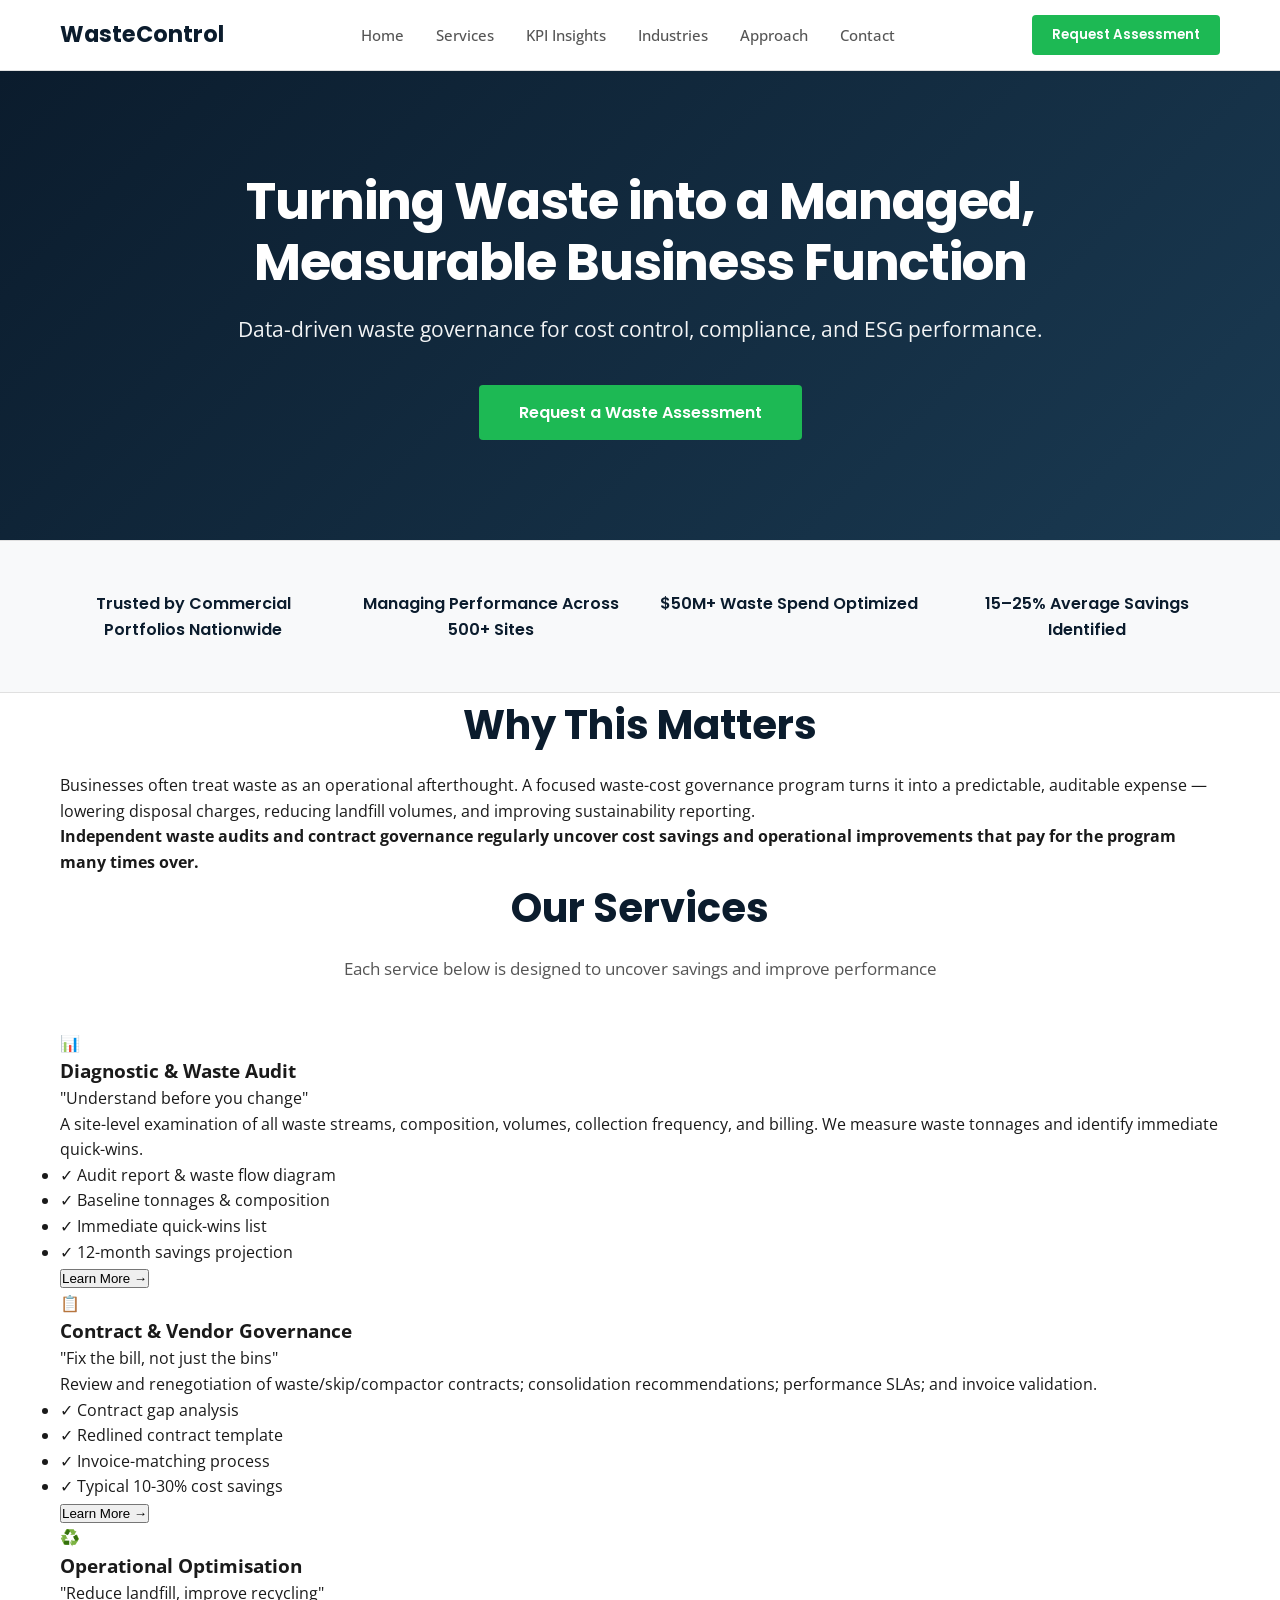
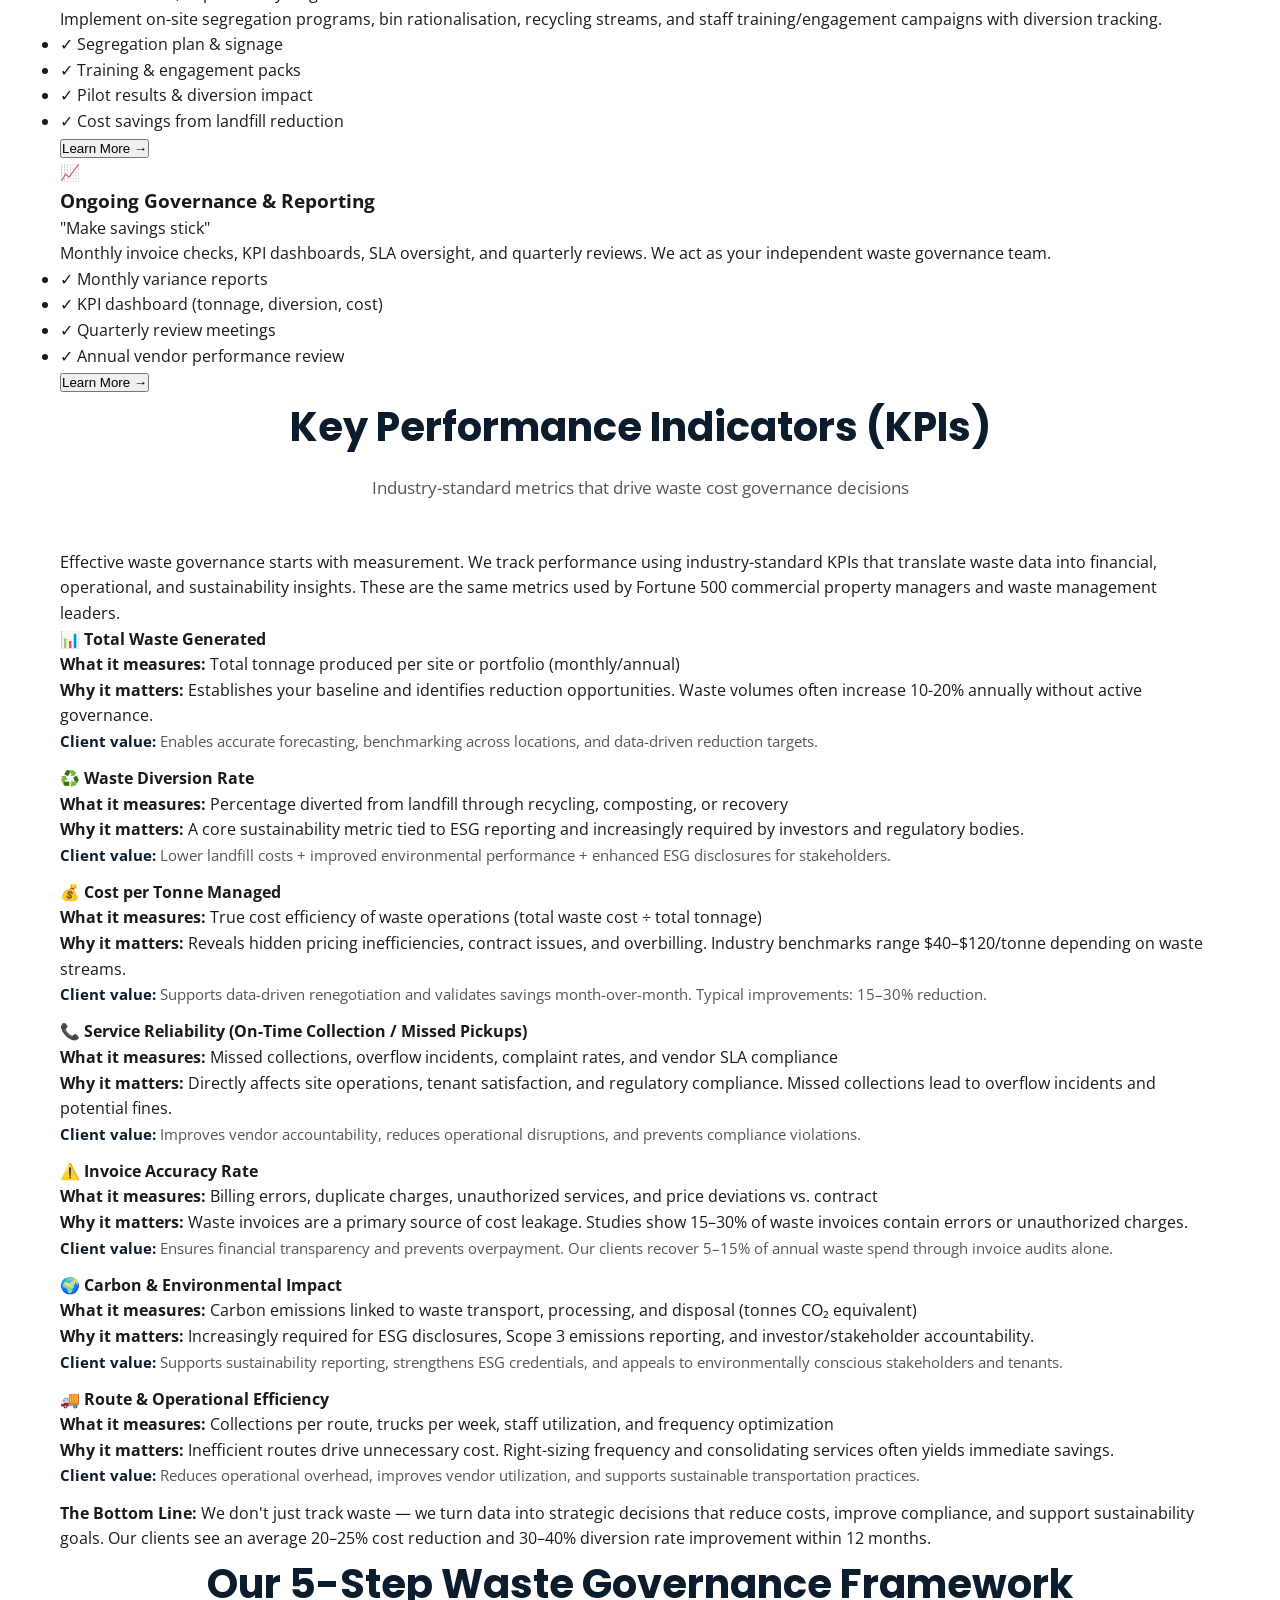
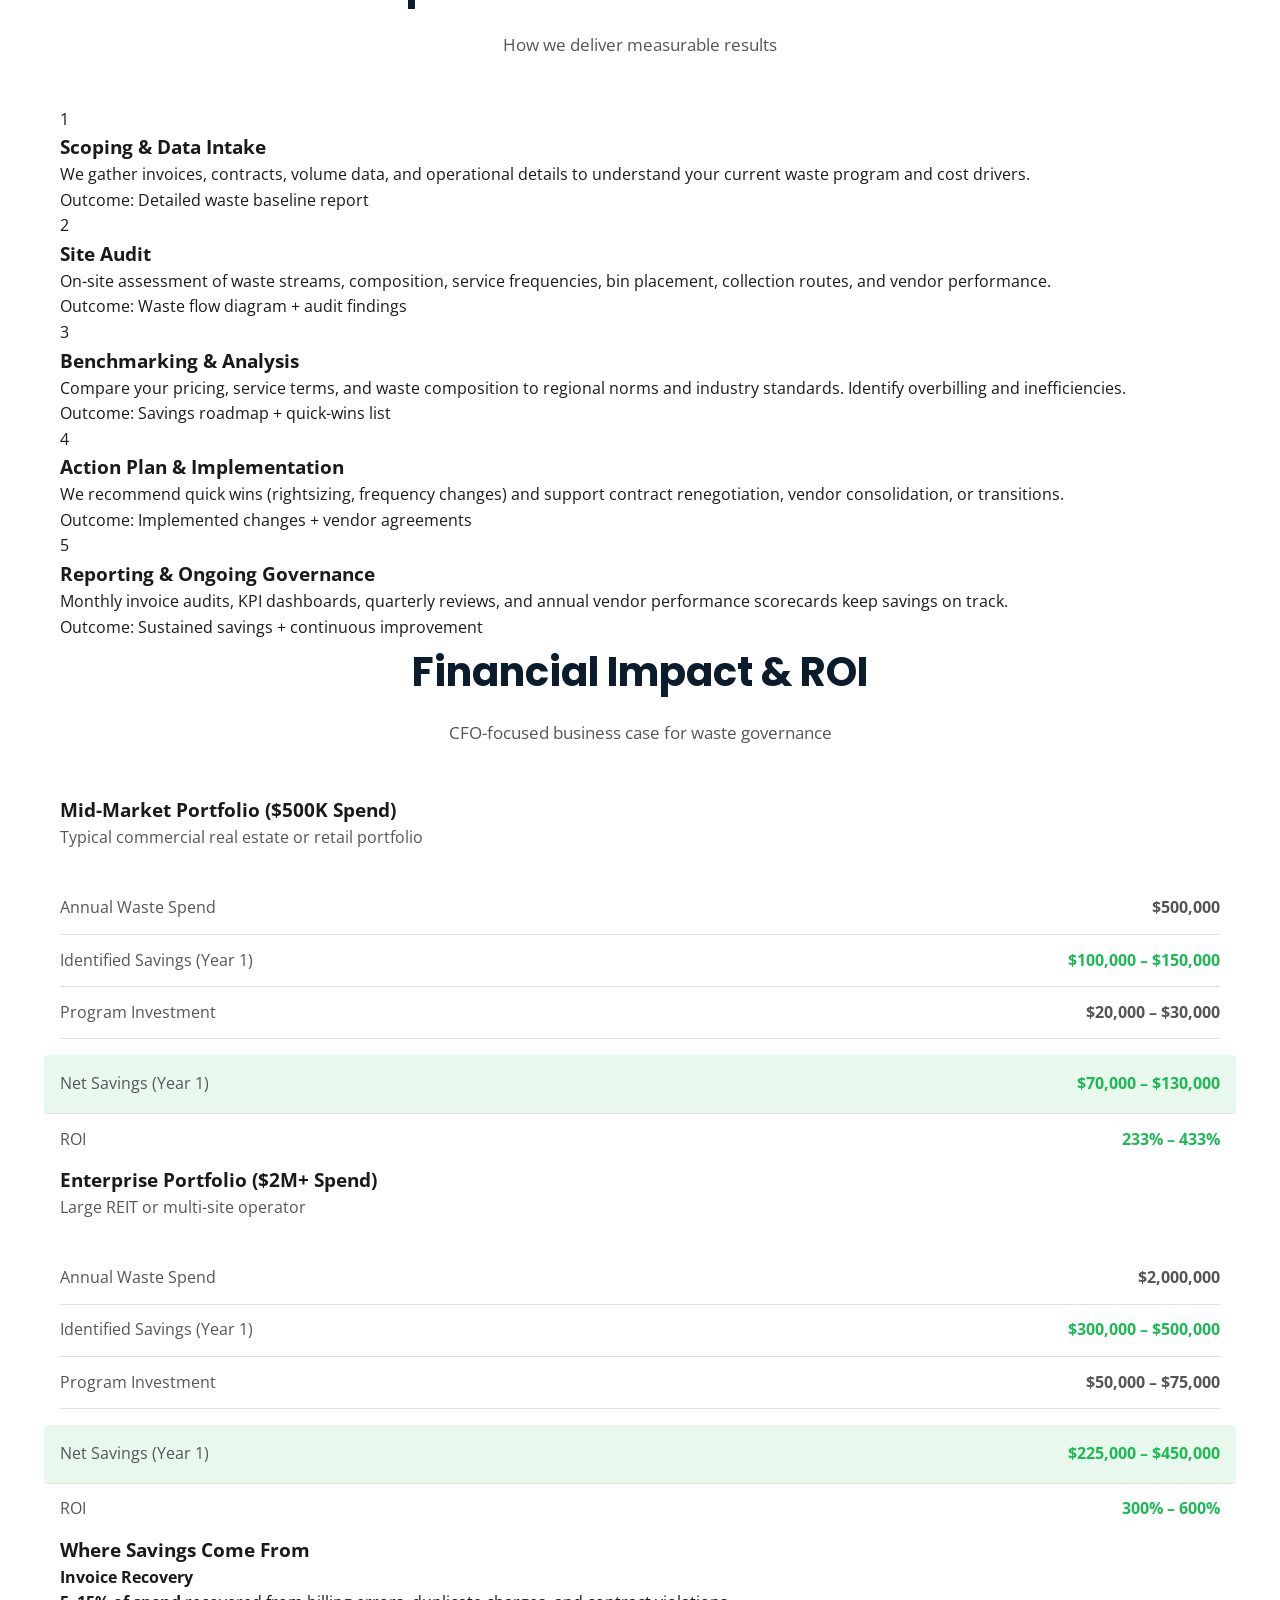
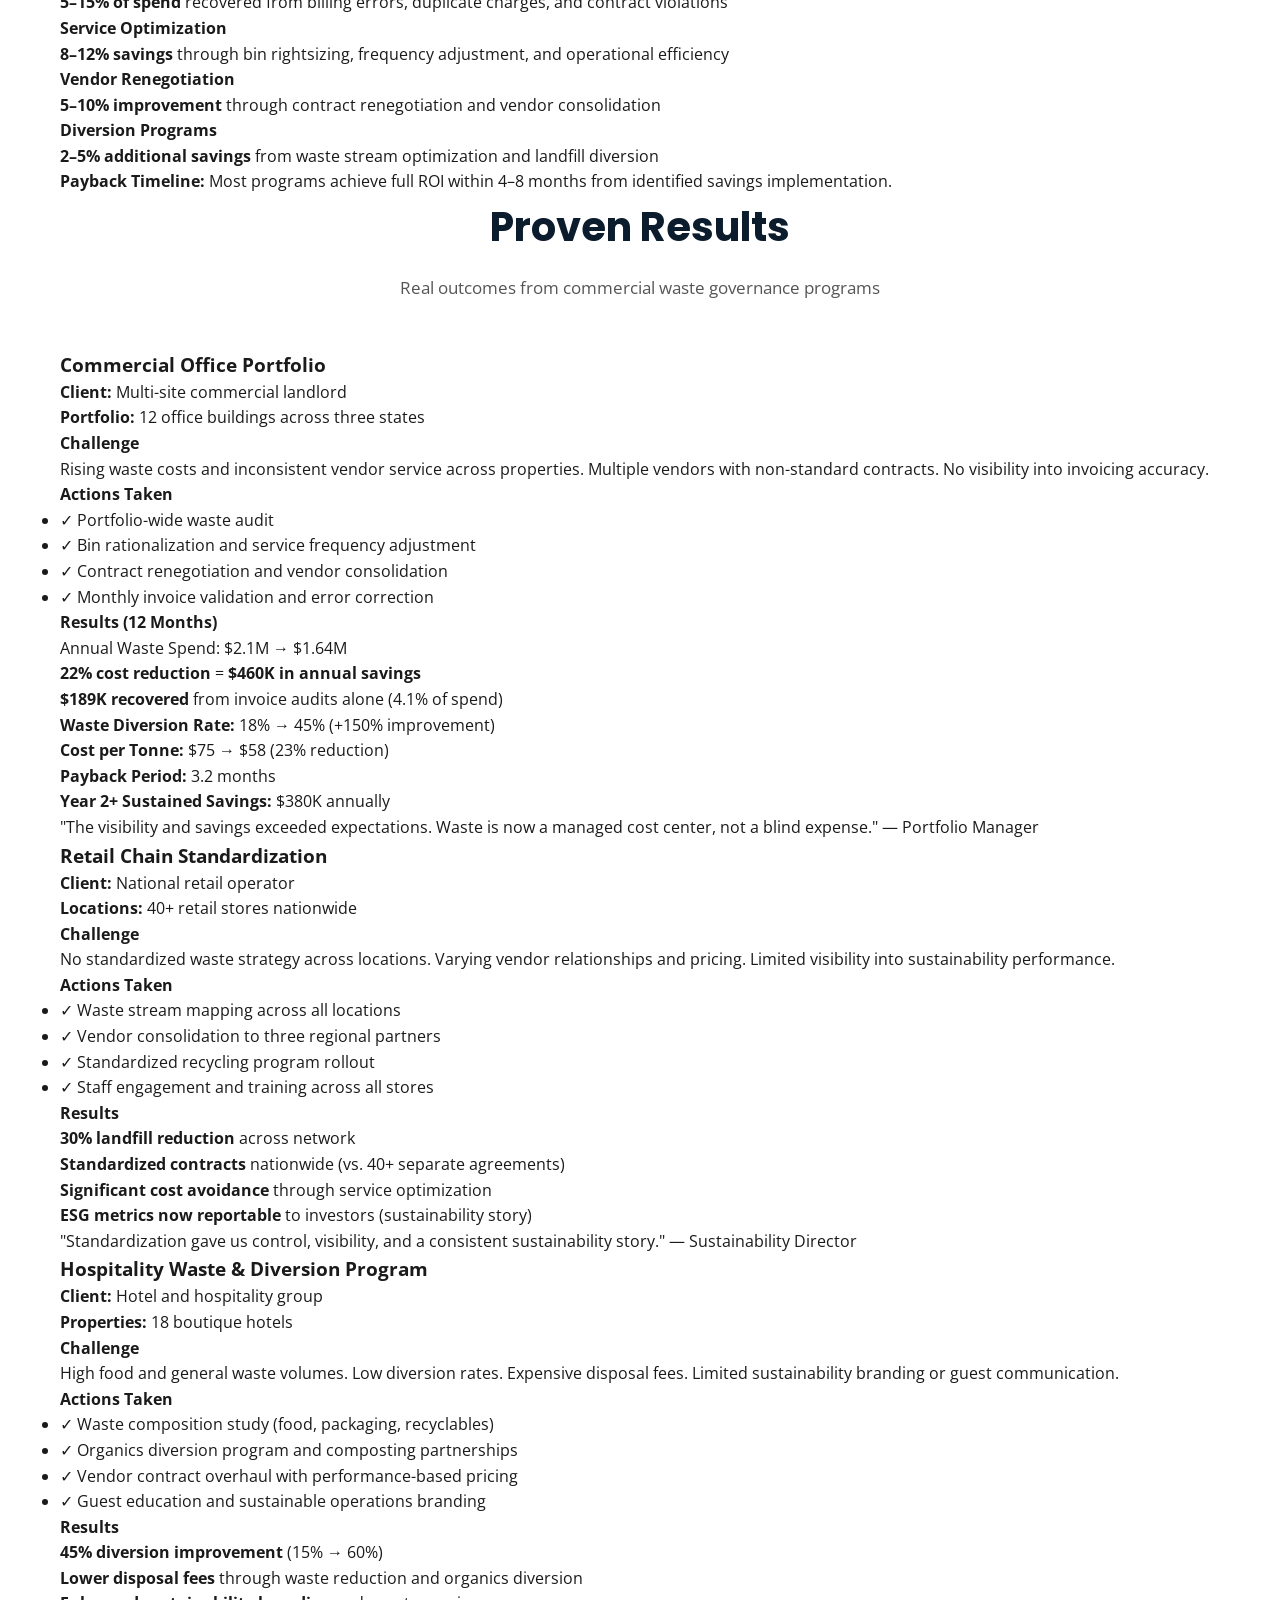
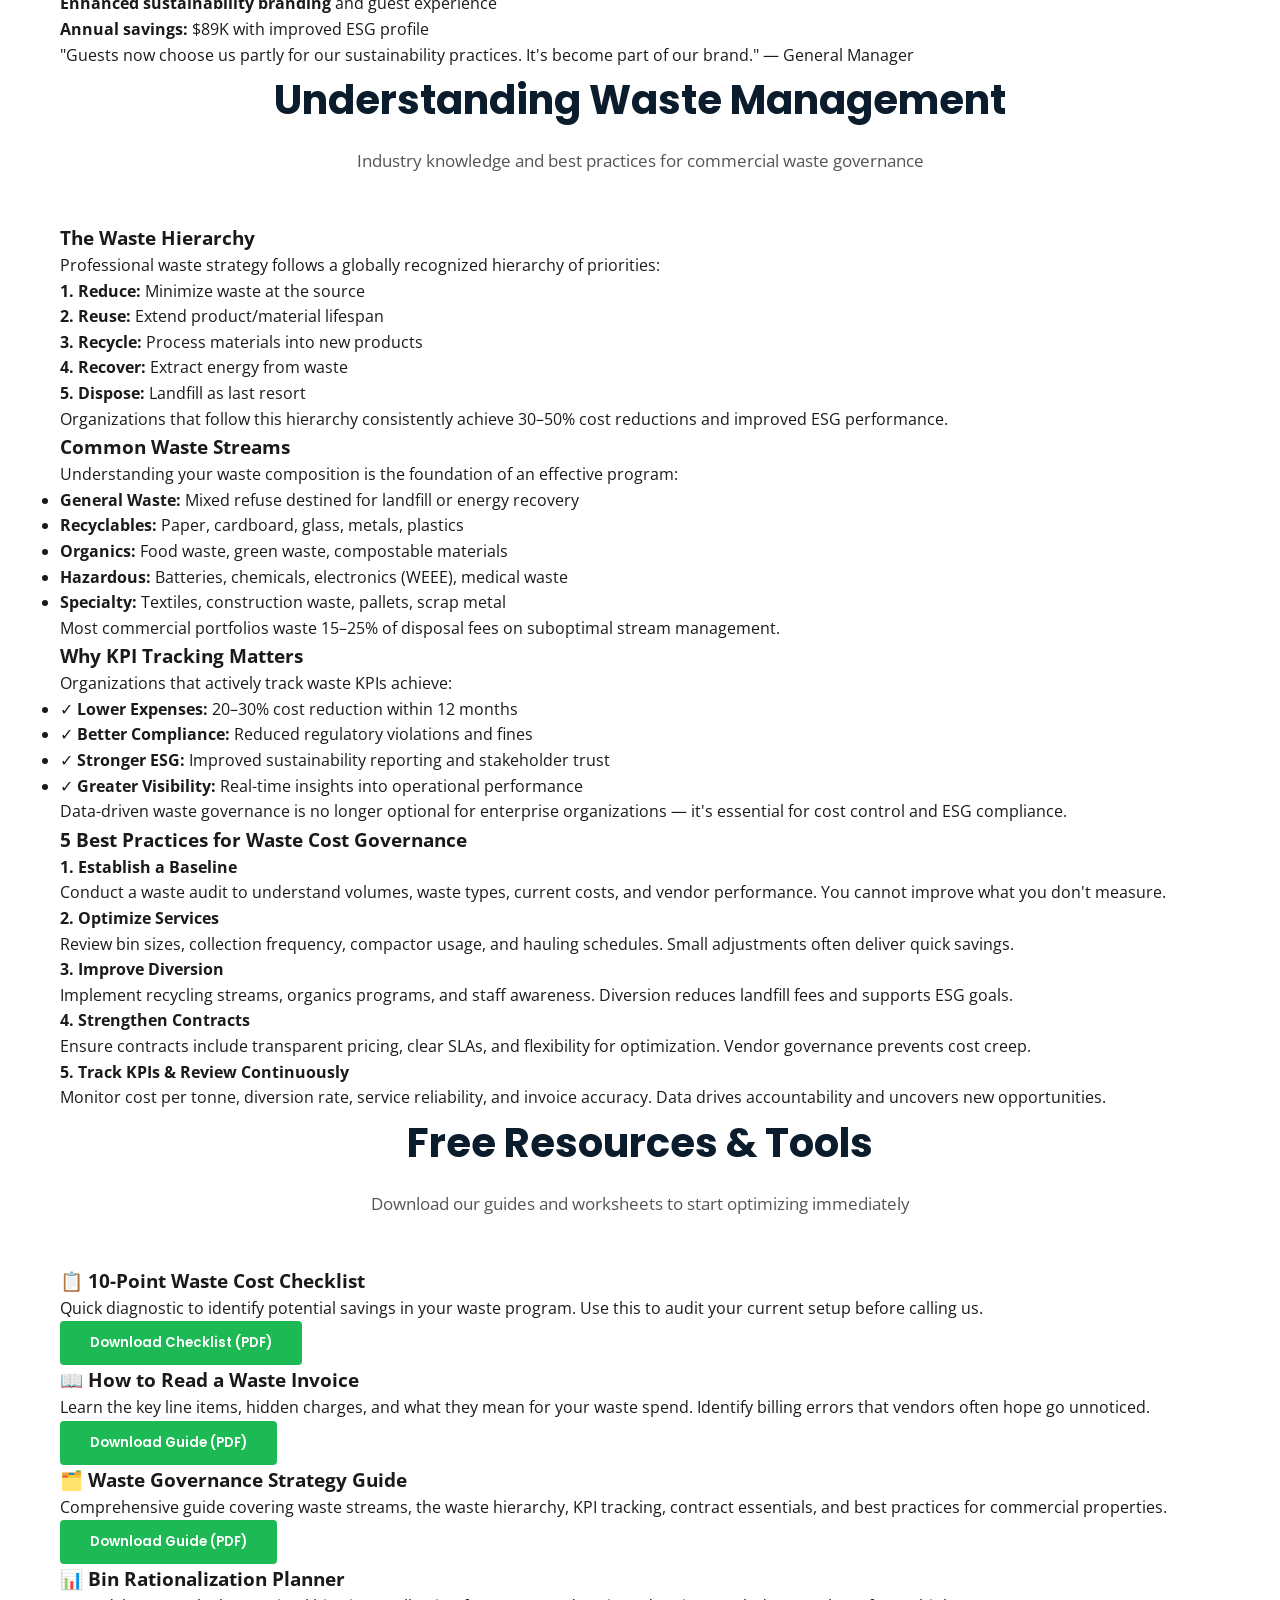
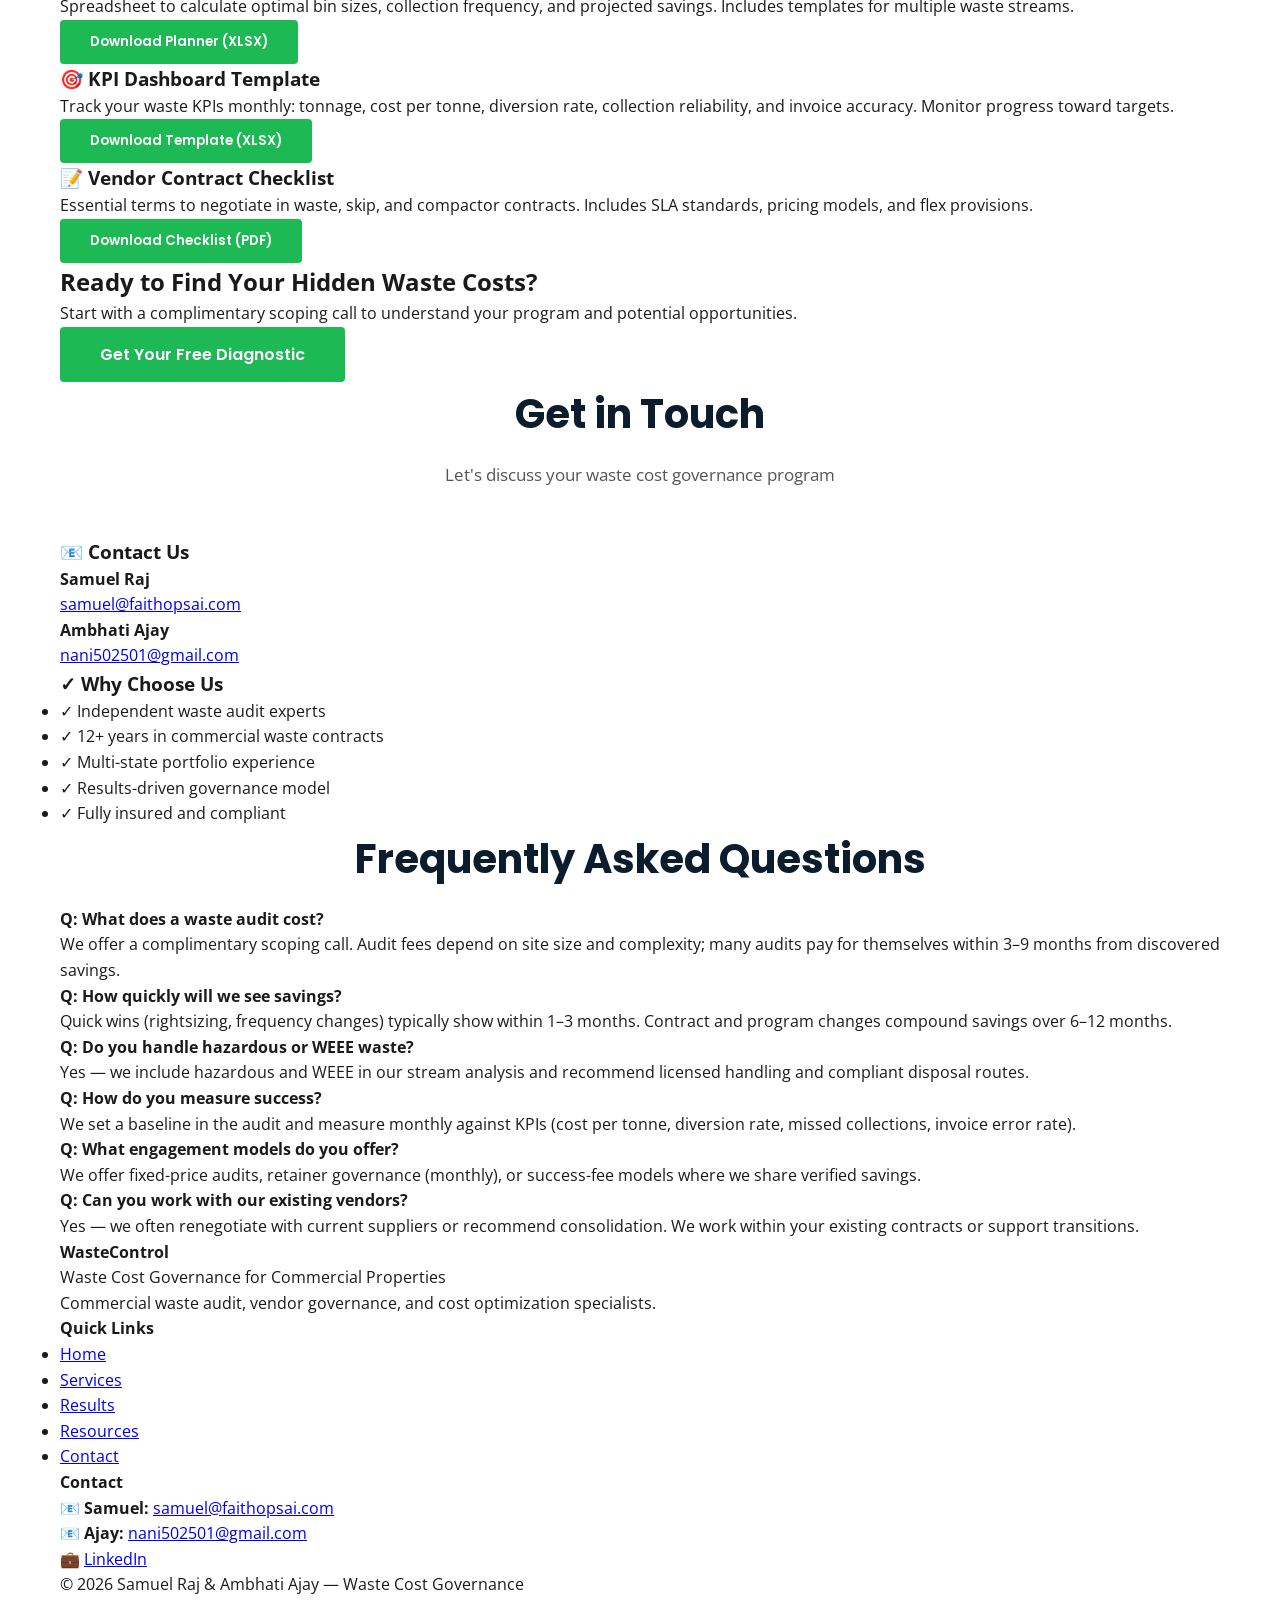
==== commit 79275c65: "Add files via upload" ====
--- a/index.html
+++ b/index.html
@@ -248,6 +248,52 @@
         </div>
     </section>
 
+    <!-- ROI & FINANCIAL IMPACT SECTION -->
+    <section class="roi-financial-section">
+        <div class="container">
+            <h2 class="section-headline">Financial Impact & ROI</h2>
+            <p class="section-subtext">CFO-focused business case for waste governance</p>
+            
+            <div class="roi-scenarios-grid">
+                <div class="roi-scenario-card">
+                    <h3>Mid-Market Portfolio ($500K Spend)</h3>
+                    <p class="roi-description">Typical commercial real estate or retail portfolio</p>
+                    <div class="roi-breakdown">
+                        <div class="roi-row"><span>Annual Waste Spend</span><strong>$500,000</strong></div>
+                        <div class="roi-row"><span>Identified Savings (Year 1)</span><strong style="color: #1db954;">$100,000 – $150,000</strong></div>
+                        <div class="roi-row"><span>Program Investment</span><strong>$20,000 – $30,000</strong></div>
+                        <div class="roi-row roi-highlight"><span>Net Savings (Year 1)</span><strong style="color: #1db954;">$70,000 – $130,000</strong></div>
+                        <div class="roi-row"><span>ROI</span><strong style="color: #1db954;">233% – 433%</strong></div>
+                    </div>
+                </div>
+
+                <div class="roi-scenario-card">
+                    <h3>Enterprise Portfolio ($2M+ Spend)</h3>
+                    <p class="roi-description">Large REIT or multi-site operator</p>
+                    <div class="roi-breakdown">
+                        <div class="roi-row"><span>Annual Waste Spend</span><strong>$2,000,000</strong></div>
+                        <div class="roi-row"><span>Identified Savings (Year 1)</span><strong style="color: #1db954;">$300,000 – $500,000</strong></div>
+                        <div class="roi-row"><span>Program Investment</span><strong>$50,000 – $75,000</strong></div>
+                        <div class="roi-row roi-highlight"><span>Net Savings (Year 1)</span><strong style="color: #1db954;">$225,000 – $450,000</strong></div>
+                        <div class="roi-row"><span>ROI</span><strong style="color: #1db954;">300% – 600%</strong></div>
+                    </div>
+                </div>
+            </div>
+
+            <div class="roi-savings-sources">
+                <h3>Where Savings Come From</h3>
+                <div class="savings-breakdown">
+                    <div class="savings-item"><h4>Invoice Recovery</h4><p><strong>5–15% of spend</strong> recovered from billing errors, duplicate charges, and contract violations</p></div>
+                    <div class="savings-item"><h4>Service Optimization</h4><p><strong>8–12% savings</strong> through bin rightsizing, frequency adjustment, and operational efficiency</p></div>
+                    <div class="savings-item"><h4>Vendor Renegotiation</h4><p><strong>5–10% improvement</strong> through contract renegotiation and vendor consolidation</p></div>
+                    <div class="savings-item"><h4>Diversion Programs</h4><p><strong>2–5% additional savings</strong> from waste stream optimization and landfill diversion</p></div>
+                </div>
+            </div>
+
+            <div class="roi-payback"><p><strong>Payback Timeline:</strong> Most programs achieve full ROI within 4–8 months from identified savings implementation.</p></div>
+        </div>
+    </section>
+
     <!-- CASE STUDIES SECTION -->
     <section class="case-studies-section">
         <div class="container">
@@ -278,10 +324,20 @@
                     
                     <div class="case-study-results">
                         <h4>Results (12 Months)</h4>
-                        <p><strong>22% reduction</strong> in annual waste spend ($156K → $122K)</p>
-                        <p><strong>38% increase</strong> in recycling rate (28% → 38% diversion)</p>
-                        <p><strong>Eliminated</strong> duplicate billing across 6 sites ($8,400 recovered)</p>
-                        <p><strong>Improved</strong> vendor SLA performance (95%+ on-time collections)</p>
+                        <div class="before-after-metrics">
+                            <div class="metric-row">
+                                <span class="label">Annual Waste Spend:</span>
+                                <span class="before">$2.1M</span>
+                                <span class="arrow">→</span>
+                                <span class="after">$1.64M</span>
+                            </div>
+                        </div>
+                        <p><strong>22% cost reduction</strong> = <strong>$460K in annual savings</strong></p>
+                        <p><strong>$189K recovered</strong> from invoice audits alone (4.1% of spend)</p>
+                        <p><strong>Waste Diversion Rate:</strong> 18% → 45% (+150% improvement)</p>
+                        <p><strong>Cost per Tonne:</strong> $75 → $58 (23% reduction)</p>
+                        <p><strong>Payback Period:</strong> 3.2 months</p>
+                        <p class="case-roi"><strong>Year 2+ Sustained Savings:</strong> $380K annually</p>
                         <p class="case-study-quote">"The visibility and savings exceeded expectations. Waste is now a managed cost center, not a blind expense." — Portfolio Manager</p>
                     </div>
                 </div>
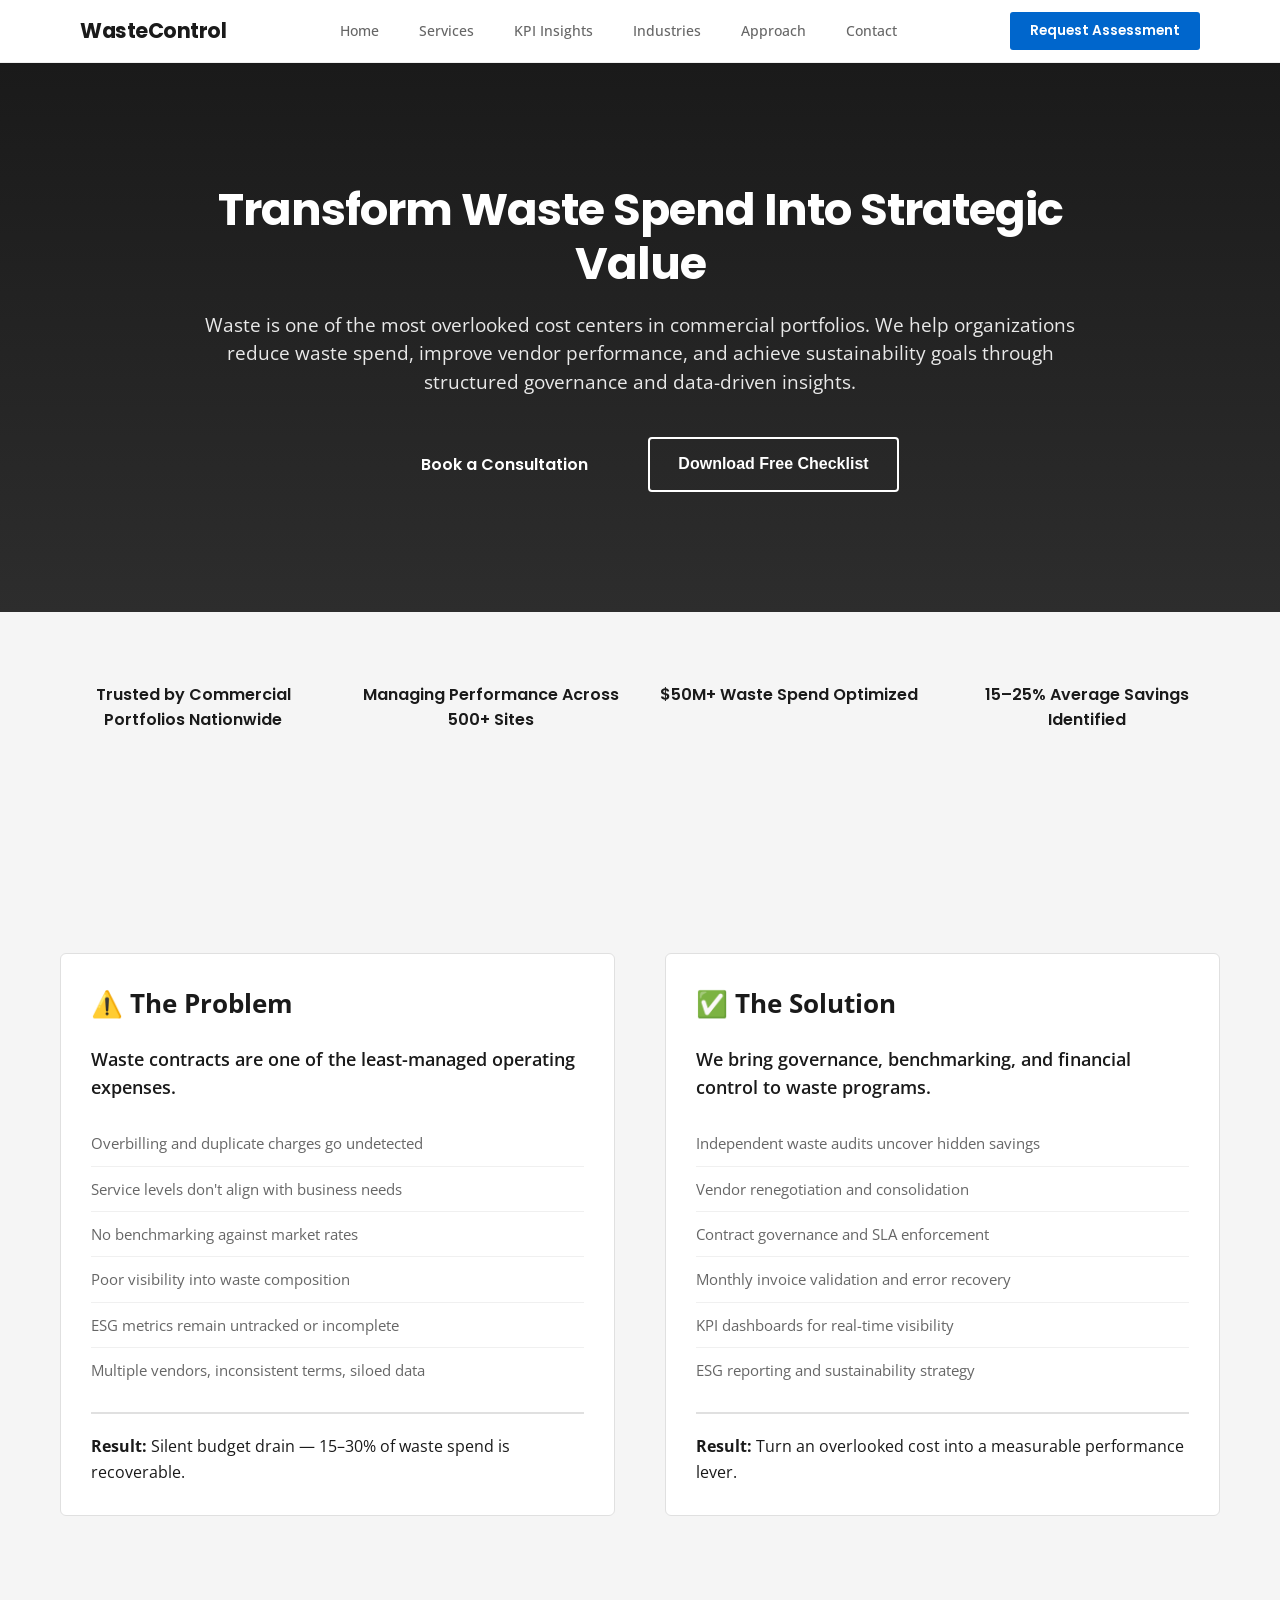
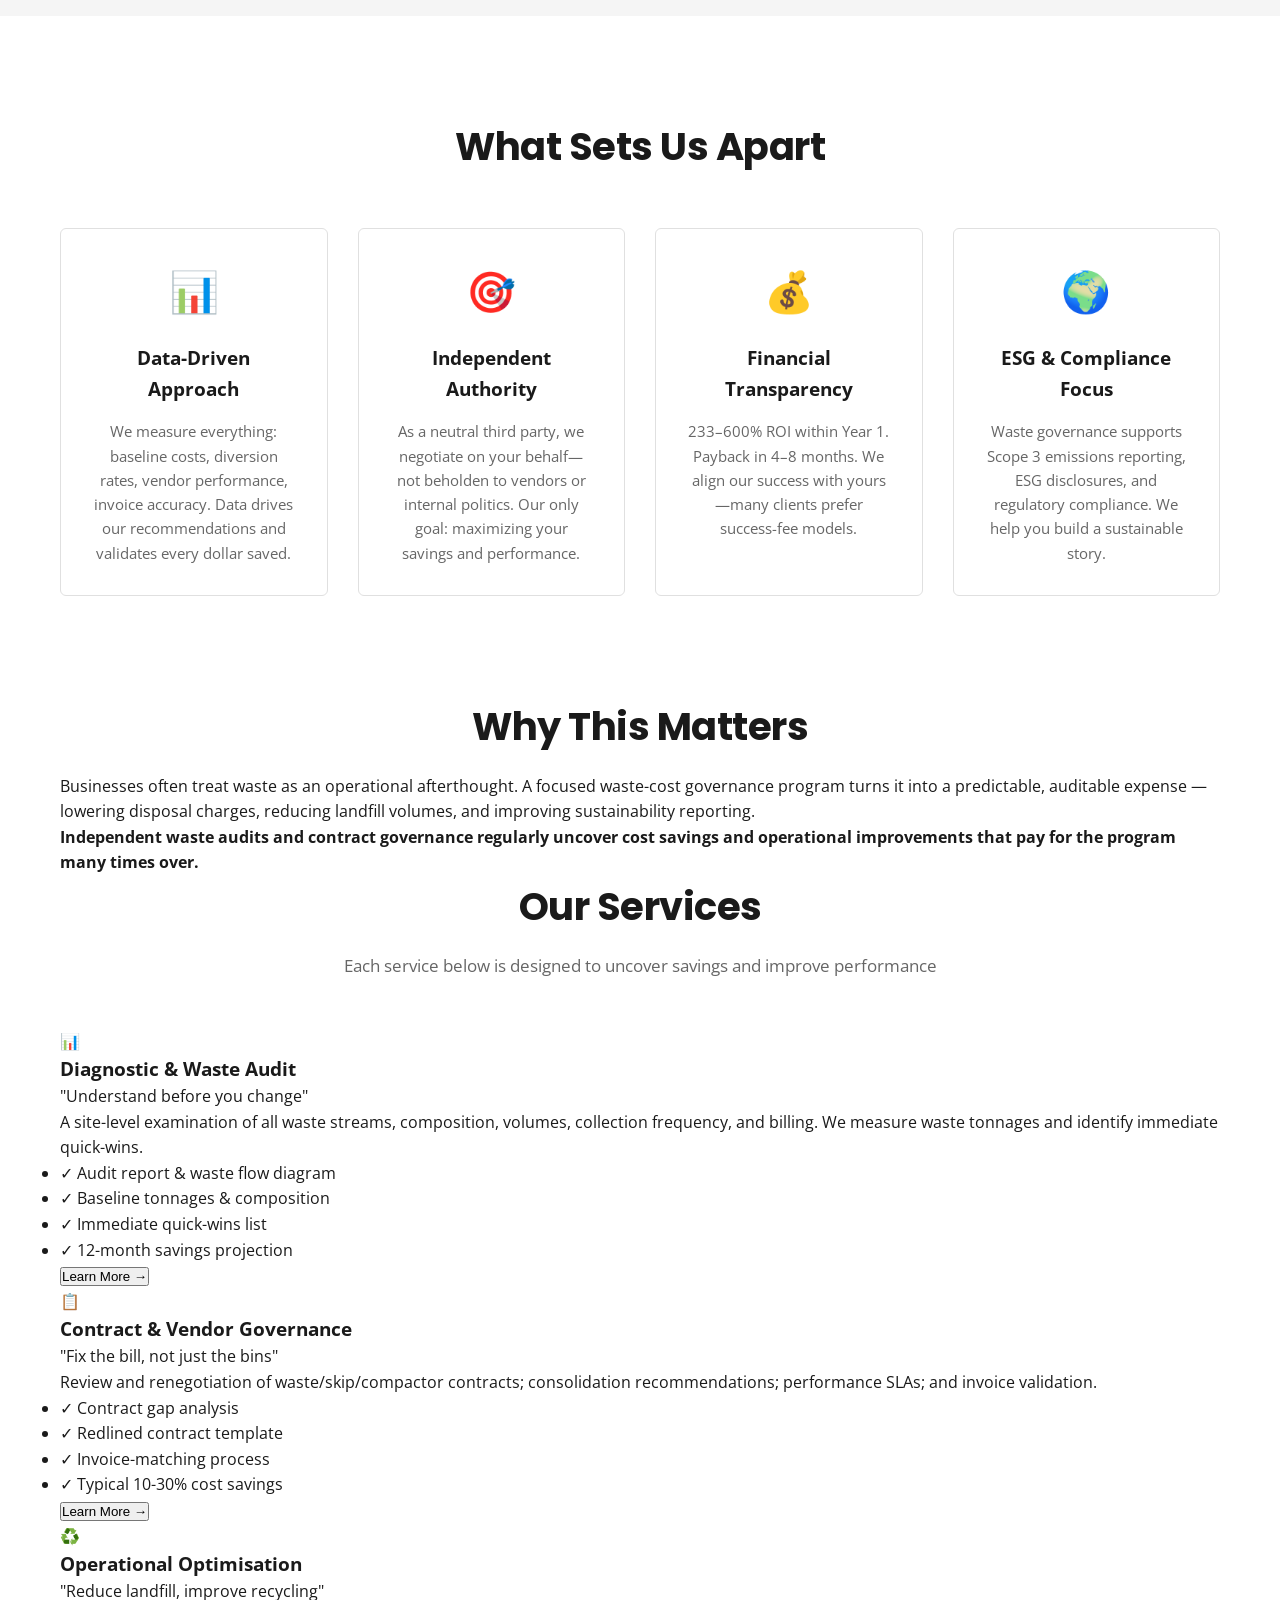
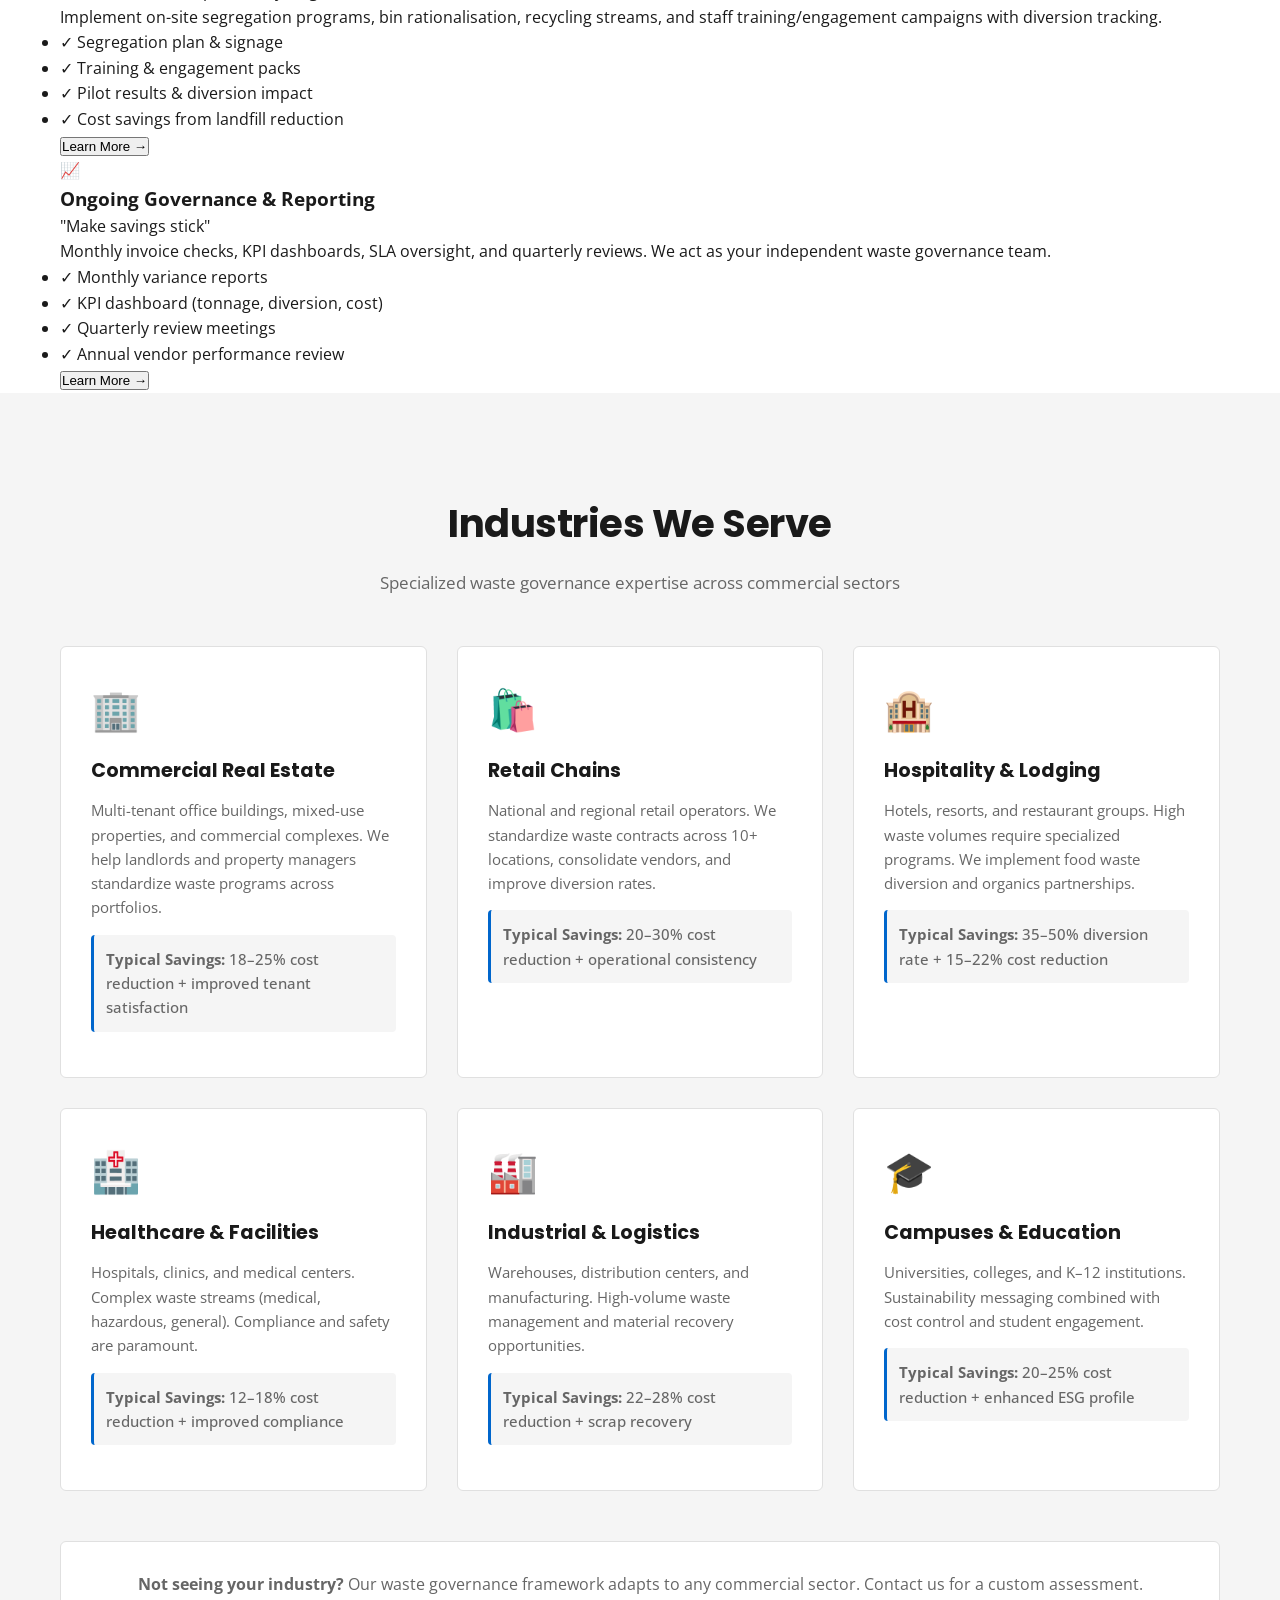
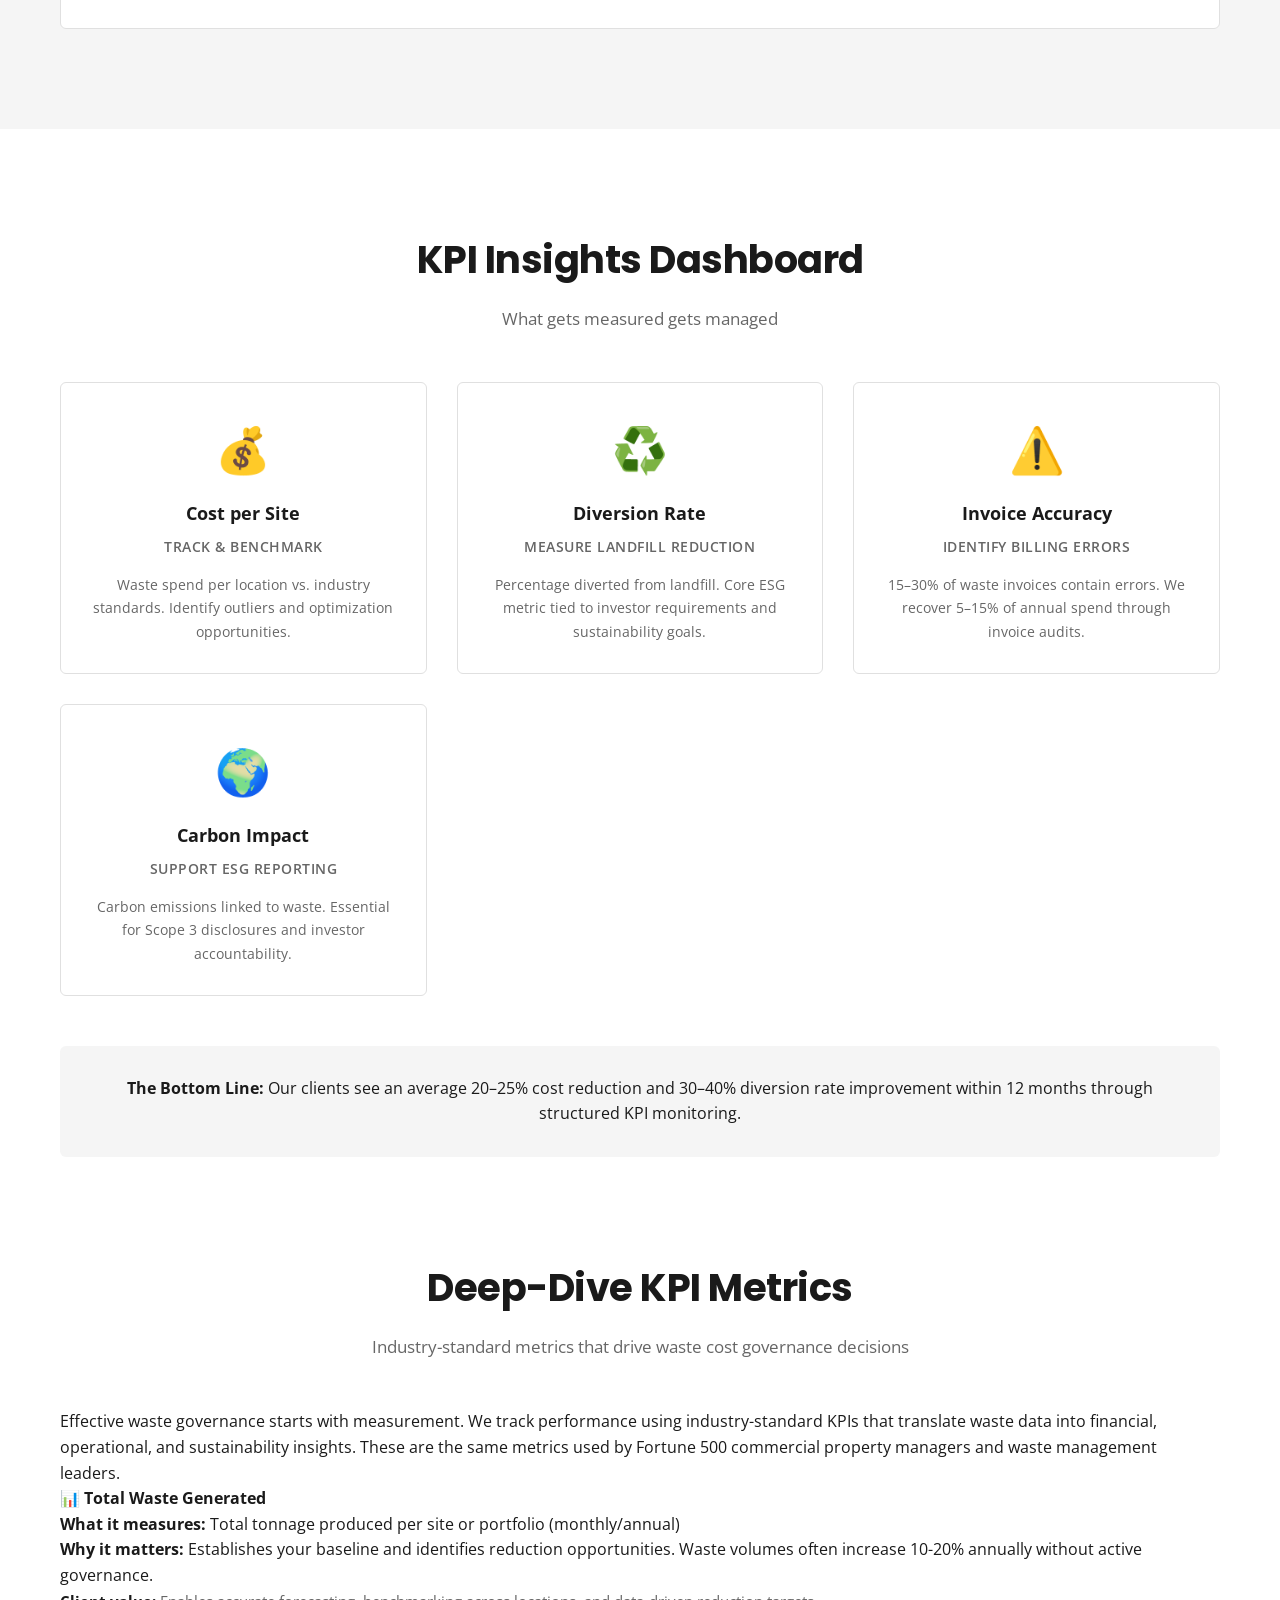
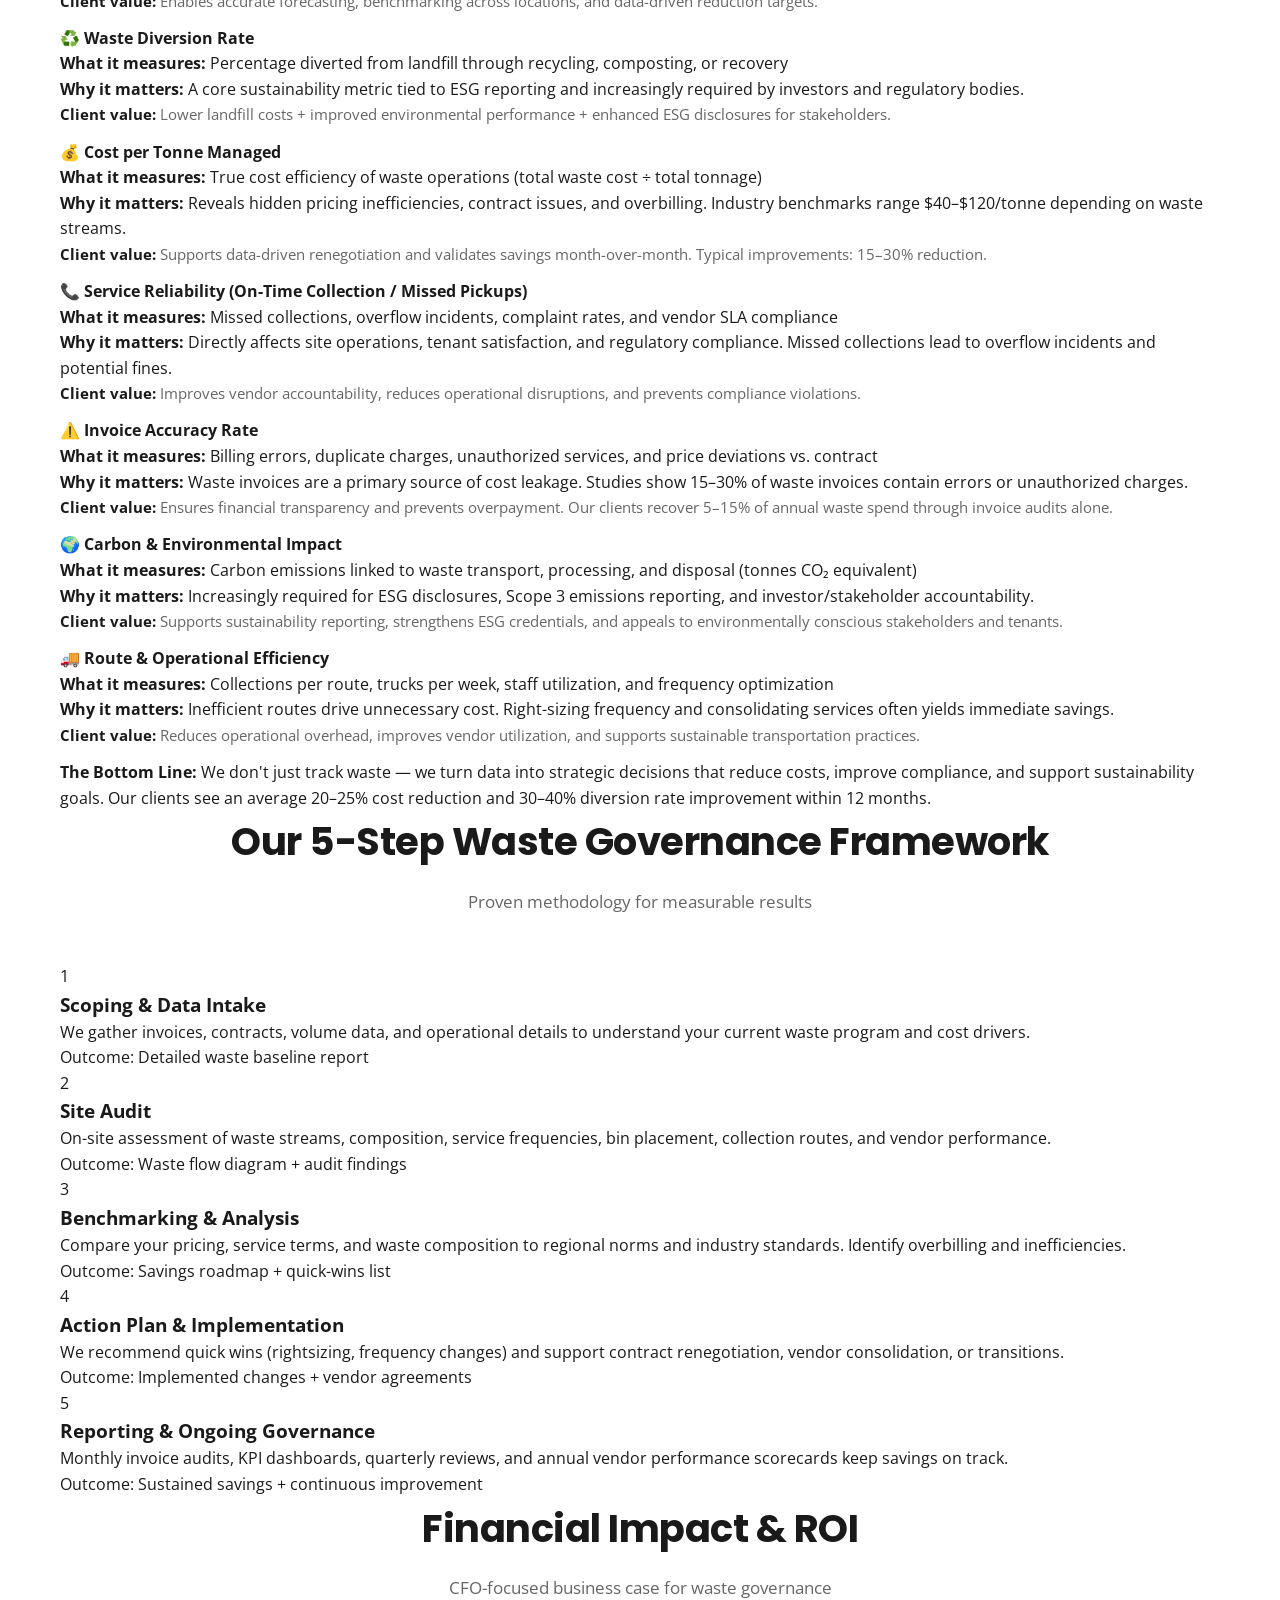
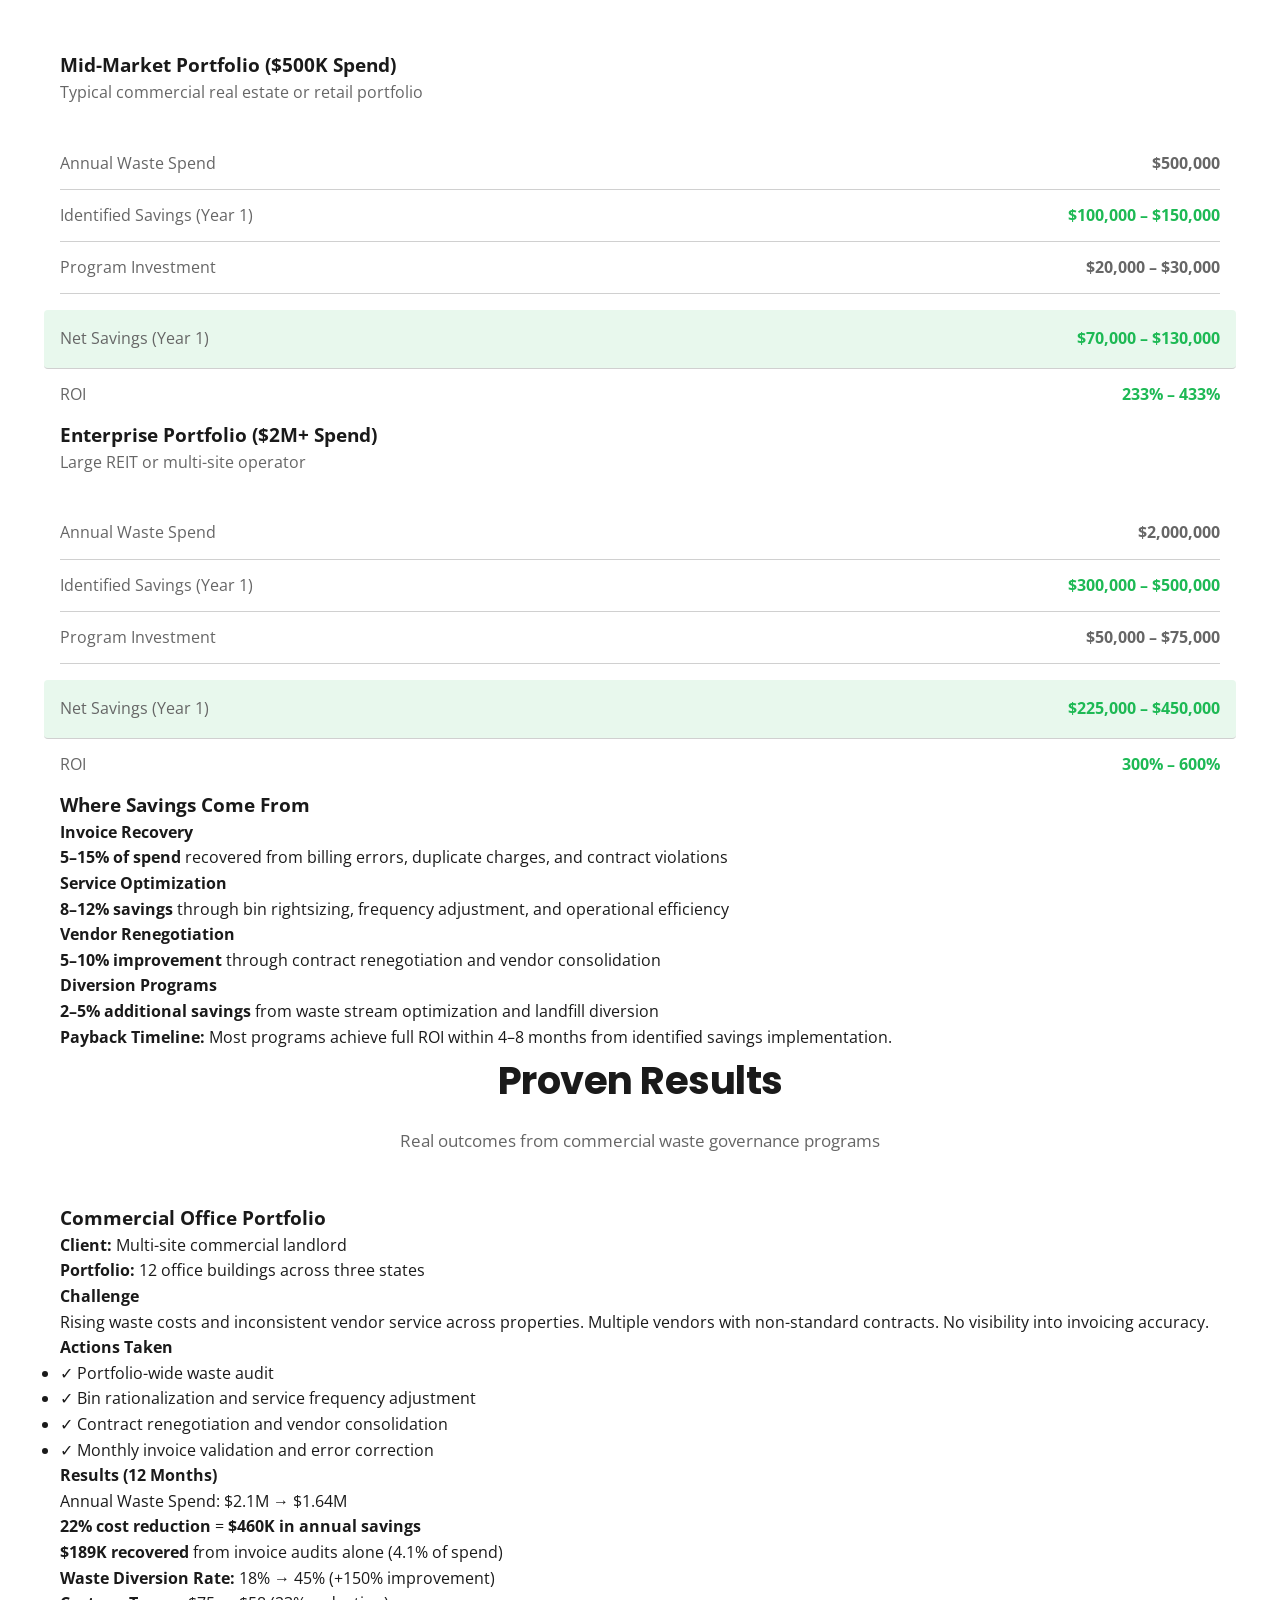
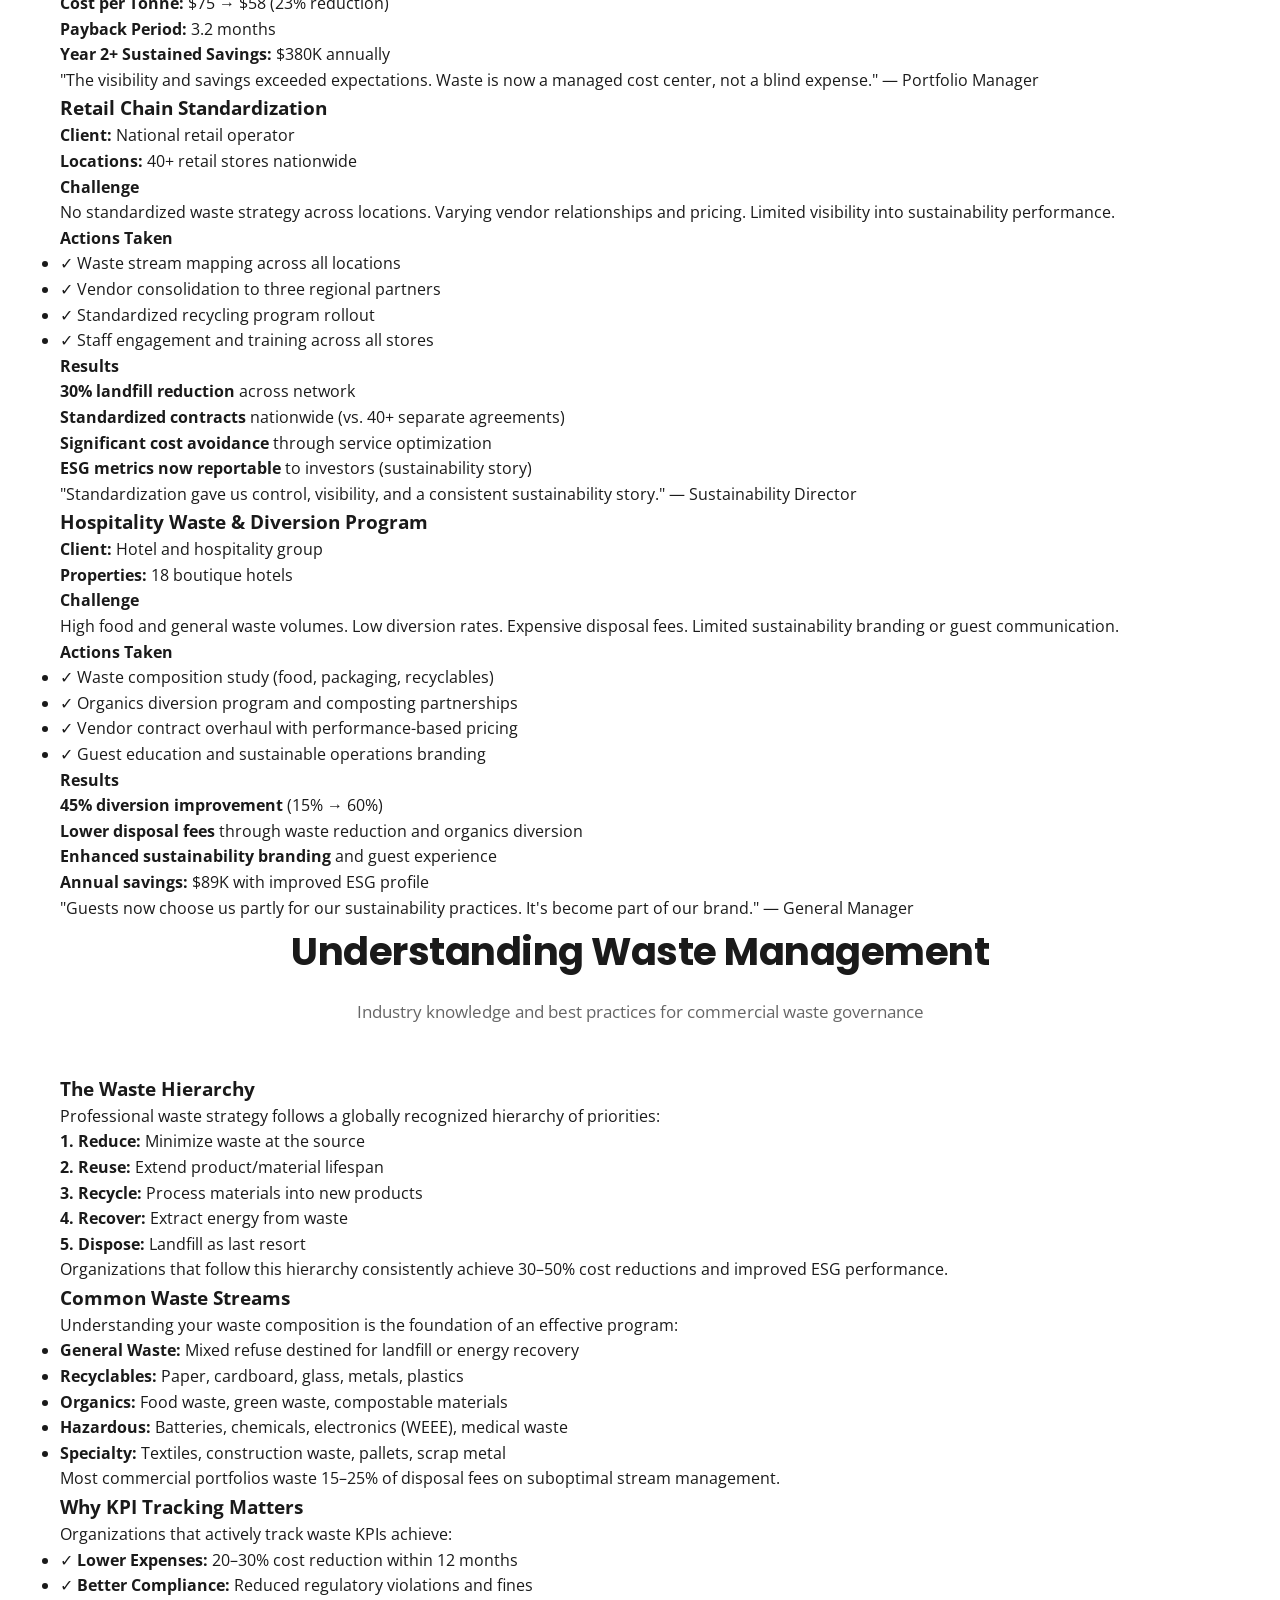
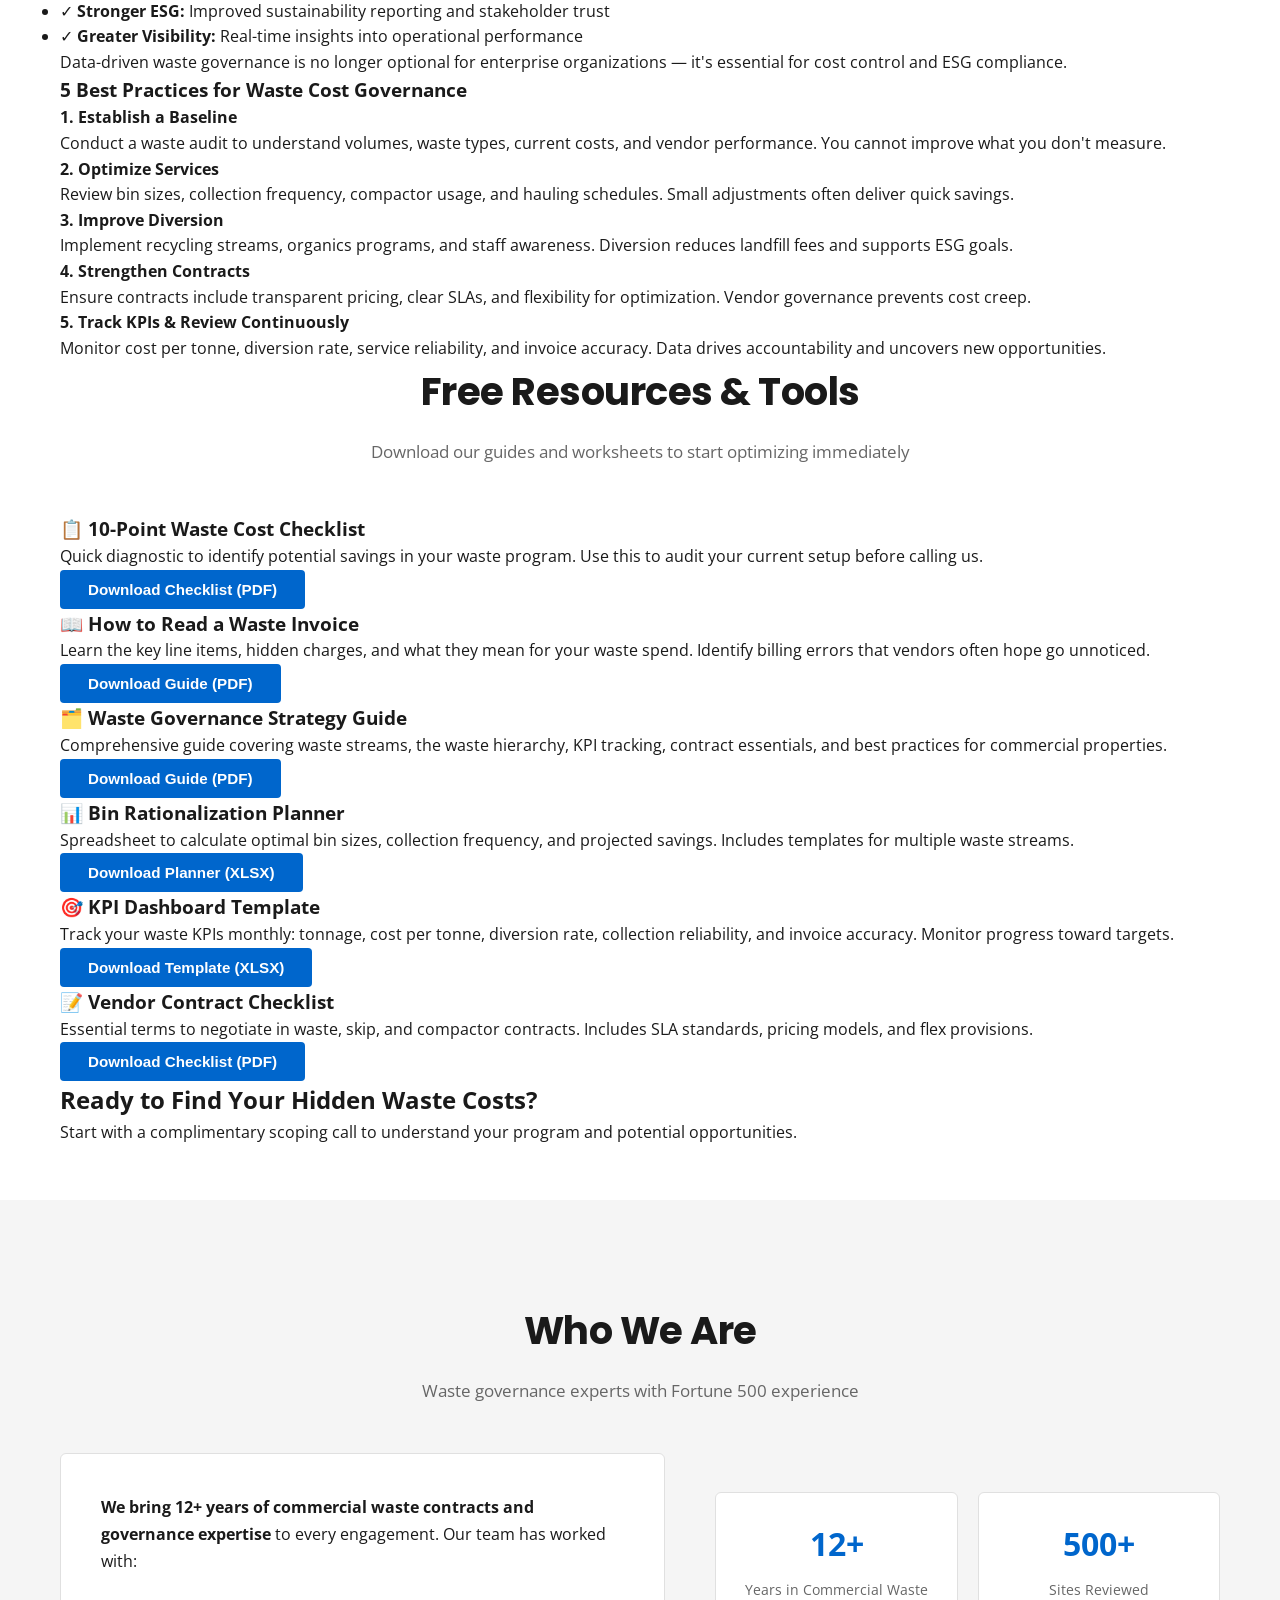
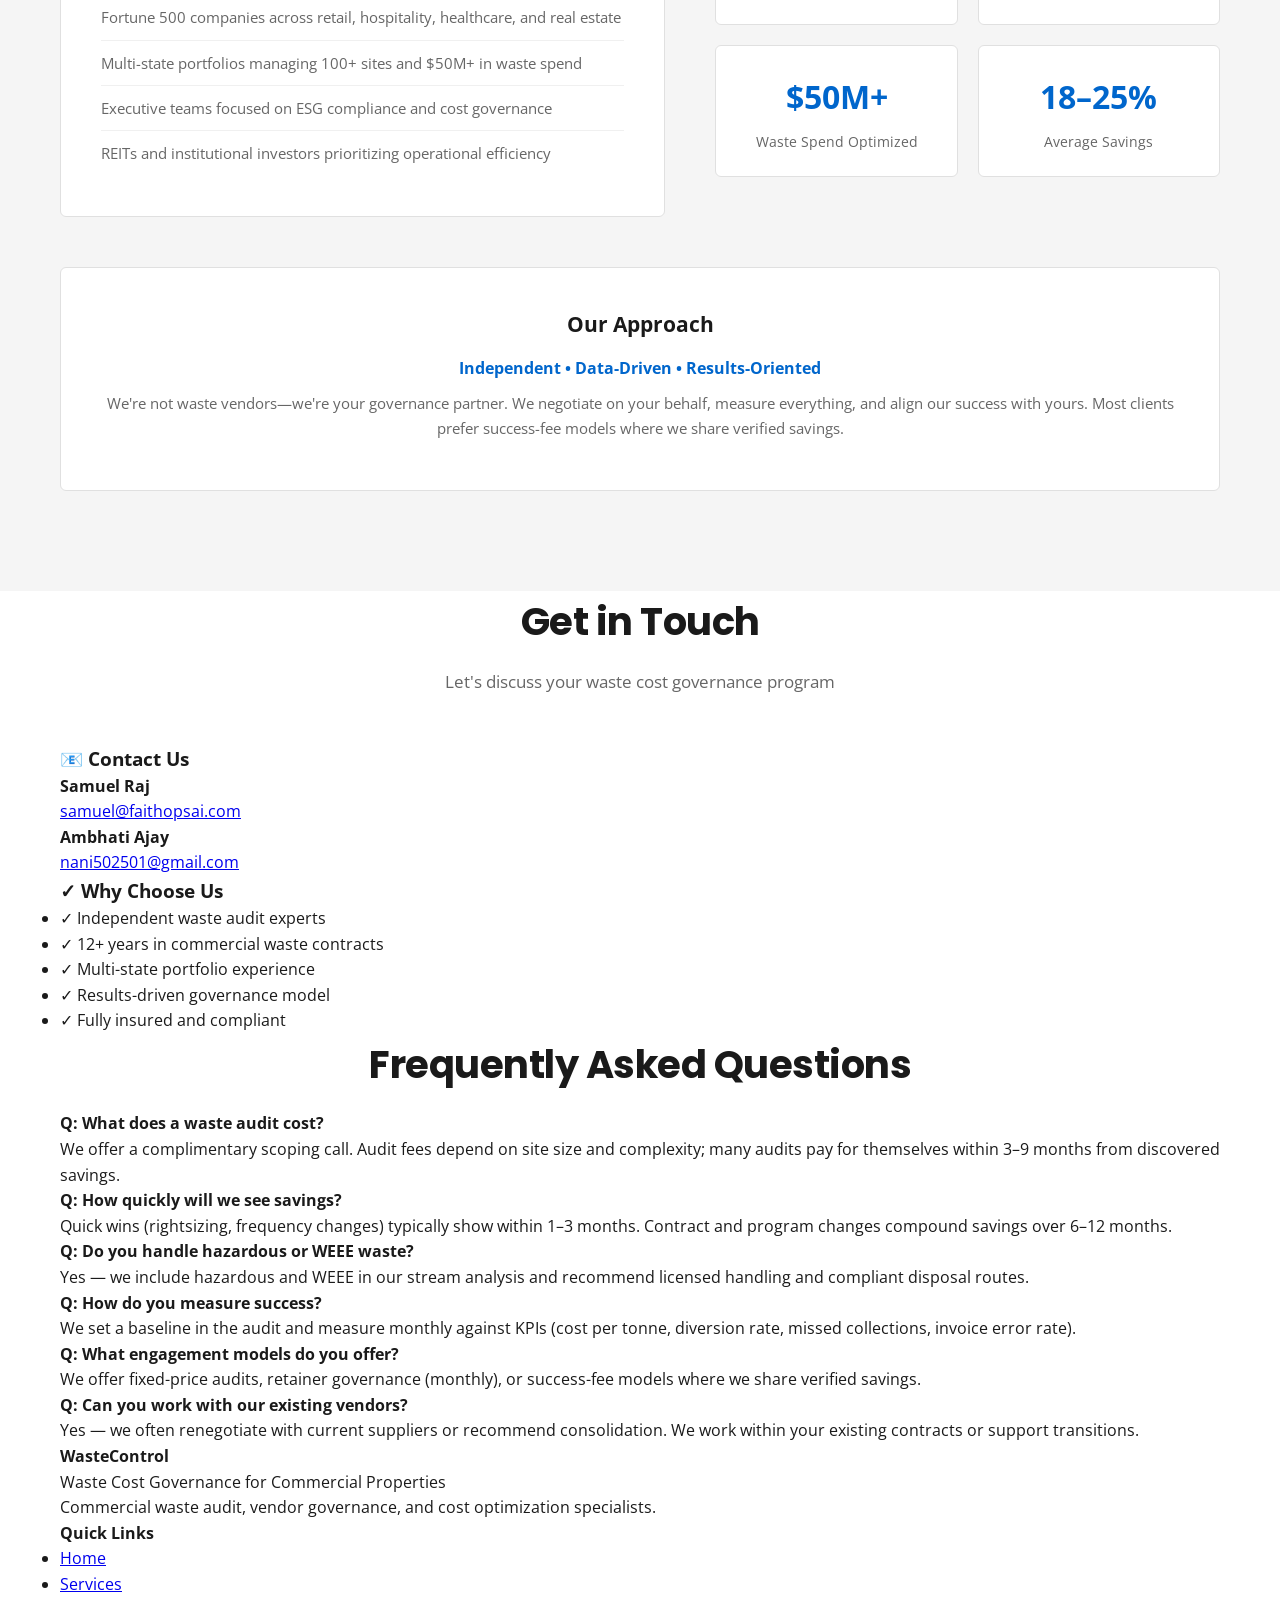
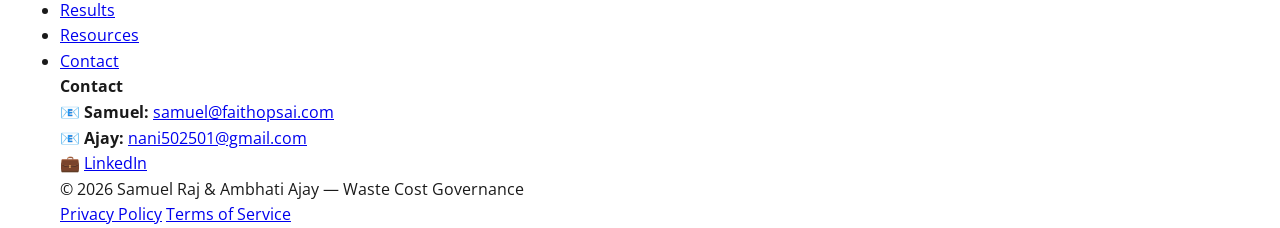
==== commit 6767159a: "Added" ====
--- a/index.html
+++ b/index.html
@@ -31,9 +31,12 @@
     <!-- PREMIUM HERO SECTION -->
     <section id="home" class="hero-premium">
         <div class="hero-content-premium">
-            <h1 class="hero-headline-premium">Turning Waste into a Managed, Measurable Business Function</h1>
-            <p class="hero-subheadline-premium">Data-driven waste governance for cost control, compliance, and ESG performance.</p>
-            <button class="btn-primary-large" onclick="scrollToSection('assessment')">Request a Waste Assessment</button>
+            <h1 class="hero-headline-premium">Transform Waste Spend Into Strategic Value</h1>
+            <p class="hero-subheadline-premium">Waste is one of the most overlooked cost centers in commercial portfolios. We help organizations reduce waste spend, improve vendor performance, and achieve sustainability goals through structured governance and data-driven insights.</p>
+            <div class="hero-cta-group">
+                <button class="btn-primary-large" onclick="scrollToSection('contact')">Book a Consultation</button>
+                <button class="btn-secondary-large" onclick="scrollToSection('resources')">Download Free Checklist</button>
+            </div>
         </div>
     </section>
 
@@ -52,6 +55,70 @@
                 </div>
                 <div class="credibility-item">
                     <p class="credibility-stat">15–25% Average Savings Identified</p>
+                </div>
+            </div>
+        </div>
+    </section>
+
+    <!-- PROBLEM → SOLUTION SECTION -->
+    <section class="problem-solution-section">
+        <div class="container">
+            <div class="problem-solution-grid">
+                <div class="problem-column">
+                    <h3>⚠️ The Problem</h3>
+                    <p class="problem-intro">Waste contracts are one of the least-managed operating expenses.</p>
+                    <ul class="problem-list">
+                        <li>Overbilling and duplicate charges go undetected</li>
+                        <li>Service levels don't align with business needs</li>
+                        <li>No benchmarking against market rates</li>
+                        <li>Poor visibility into waste composition</li>
+                        <li>ESG metrics remain untracked or incomplete</li>
+                        <li>Multiple vendors, inconsistent terms, siloed data</li>
+                    </ul>
+                    <p class="problem-impact"><strong>Result:</strong> Silent budget drain — 15–30% of waste spend is recoverable.</p>
+                </div>
+
+                <div class="solution-column">
+                    <h3>✅ The Solution</h3>
+                    <p class="solution-intro">We bring governance, benchmarking, and financial control to waste programs.</p>
+                    <ul class="solution-list">
+                        <li>Independent waste audits uncover hidden savings</li>
+                        <li>Vendor renegotiation and consolidation</li>
+                        <li>Contract governance and SLA enforcement</li>
+                        <li>Monthly invoice validation and error recovery</li>
+                        <li>KPI dashboards for real-time visibility</li>
+                        <li>ESG reporting and sustainability strategy</li>
+                    </ul>
+                    <p class="solution-impact"><strong>Result:</strong> Turn an overlooked cost into a measurable performance lever.</p>
+                </div>
+            </div>
+        </div>
+    </section>
+
+    <!-- VALUE PROPOSITION SECTION -->
+    <section class="value-proposition-section">
+        <div class="container">
+            <h2 class="section-headline">What Sets Us Apart</h2>
+            <div class="value-props-grid">
+                <div class="value-prop-card">
+                    <div class="value-prop-icon">📊</div>
+                    <h3>Data-Driven Approach</h3>
+                    <p>We measure everything: baseline costs, diversion rates, vendor performance, invoice accuracy. Data drives our recommendations and validates every dollar saved.</p>
+                </div>
+                <div class="value-prop-card">
+                    <div class="value-prop-icon">🎯</div>
+                    <h3>Independent Authority</h3>
+                    <p>As a neutral third party, we negotiate on your behalf—not beholden to vendors or internal politics. Our only goal: maximizing your savings and performance.</p>
+                </div>
+                <div class="value-prop-card">
+                    <div class="value-prop-icon">💰</div>
+                    <h3>Financial Transparency</h3>
+                    <p>233–600% ROI within Year 1. Payback in 4–8 months. We align our success with yours—many clients prefer success-fee models.</p>
+                </div>
+                <div class="value-prop-card">
+                    <div class="value-prop-icon">🌍</div>
+                    <h3>ESG & Compliance Focus</h3>
+                    <p>Waste governance supports Scope 3 emissions reporting, ESG disclosures, and regulatory compliance. We help you build a sustainable story.</p>
                 </div>
             </div>
         </div>
@@ -138,10 +205,105 @@
         </div>
     </section>
 
-    <!-- KPIs & REPORTING SECTION -->
-    <section id="kpis" class="kpis-section">
-        <div class="container">
-            <h2 class="section-headline">Key Performance Indicators (KPIs)</h2>
+    <!-- INDUSTRIES SECTION -->
+    <section id="industries" class="industries-section">
+        <div class="container">
+            <h2 class="section-headline">Industries We Serve</h2>
+            <p class="section-subtext">Specialized waste governance expertise across commercial sectors</p>
+            
+            <div class="industries-grid">
+                <div class="industry-card">
+                    <div class="industry-icon">🏢</div>
+                    <h3>Commercial Real Estate</h3>
+                    <p>Multi-tenant office buildings, mixed-use properties, and commercial complexes. We help landlords and property managers standardize waste programs across portfolios.</p>
+                    <p class="industry-example"><strong>Typical Savings:</strong> 18–25% cost reduction + improved tenant satisfaction</p>
+                </div>
+
+                <div class="industry-card">
+                    <div class="industry-icon">🛍️</div>
+                    <h3>Retail Chains</h3>
+                    <p>National and regional retail operators. We standardize waste contracts across 10+ locations, consolidate vendors, and improve diversion rates.</p>
+                    <p class="industry-example"><strong>Typical Savings:</strong> 20–30% cost reduction + operational consistency</p>
+                </div>
+
+                <div class="industry-card">
+                    <div class="industry-icon">🏨</div>
+                    <h3>Hospitality & Lodging</h3>
+                    <p>Hotels, resorts, and restaurant groups. High waste volumes require specialized programs. We implement food waste diversion and organics partnerships.</p>
+                    <p class="industry-example"><strong>Typical Savings:</strong> 35–50% diversion rate + 15–22% cost reduction</p>
+                </div>
+
+                <div class="industry-card">
+                    <div class="industry-icon">🏥</div>
+                    <h3>Healthcare & Facilities</h3>
+                    <p>Hospitals, clinics, and medical centers. Complex waste streams (medical, hazardous, general). Compliance and safety are paramount.</p>
+                    <p class="industry-example"><strong>Typical Savings:</strong> 12–18% cost reduction + improved compliance</p>
+                </div>
+
+                <div class="industry-card">
+                    <div class="industry-icon">🏭</div>
+                    <h3>Industrial & Logistics</h3>
+                    <p>Warehouses, distribution centers, and manufacturing. High-volume waste management and material recovery opportunities.</p>
+                    <p class="industry-example"><strong>Typical Savings:</strong> 22–28% cost reduction + scrap recovery</p>
+                </div>
+
+                <div class="industry-card">
+                    <div class="industry-icon">🎓</div>
+                    <h3>Campuses & Education</h3>
+                    <p>Universities, colleges, and K–12 institutions. Sustainability messaging combined with cost control and student engagement.</p>
+                    <p class="industry-example"><strong>Typical Savings:</strong> 20–25% cost reduction + enhanced ESG profile</p>
+                </div>
+            </div>
+
+            <div class="industries-note">
+                <p><strong>Not seeing your industry?</strong> Our waste governance framework adapts to any commercial sector. Contact us for a custom assessment.</p>
+            </div>
+        </div>
+    </section>
+
+    <!-- KPI INSIGHTS DASHBOARD SECTION -->
+    <section id="kpis" class="kpis-executive-section">
+        <div class="container">
+            <h2 class="section-headline">KPI Insights Dashboard</h2>
+            <p class="section-subtext">What gets measured gets managed</p>
+            
+            <div class="kpi-executive-grid">
+                <div class="kpi-executive-card">
+                    <div class="kpi-exec-icon">💰</div>
+                    <h3>Cost per Site</h3>
+                    <p class="kpi-exec-metric">Track & Benchmark</p>
+                    <p>Waste spend per location vs. industry standards. Identify outliers and optimization opportunities.</p>
+                </div>
+
+                <div class="kpi-executive-card">
+                    <div class="kpi-exec-icon">♻️</div>
+                    <h3>Diversion Rate</h3>
+                    <p class="kpi-exec-metric">Measure Landfill Reduction</p>
+                    <p>Percentage diverted from landfill. Core ESG metric tied to investor requirements and sustainability goals.</p>
+                </div>
+
+                <div class="kpi-executive-card">
+                    <div class="kpi-exec-icon">⚠️</div>
+                    <h3>Invoice Accuracy</h3>
+                    <p class="kpi-exec-metric">Identify Billing Errors</p>
+                    <p>15–30% of waste invoices contain errors. We recover 5–15% of annual spend through invoice audits.</p>
+                </div>
+
+                <div class="kpi-executive-card">
+                    <div class="kpi-exec-icon">🌍</div>
+                    <h3>Carbon Impact</h3>
+                    <p class="kpi-exec-metric">Support ESG Reporting</p>
+                    <p>Carbon emissions linked to waste. Essential for Scope 3 disclosures and investor accountability.</p>
+                </div>
+            </div>
+
+            <p class="kpi-executive-summary"><strong>The Bottom Line:</strong> Our clients see an average 20–25% cost reduction and 30–40% diversion rate improvement within 12 months through structured KPI monitoring.</p>
+        </div>
+    </section>
+    <!-- DETAILED KPIs & REPORTING SECTION -->
+    <section class="kpis-section-detailed">
+        <div class="container">
+            <h2 class="section-headline">Deep-Dive KPI Metrics</h2>
             <p class="section-subtext">Industry-standard metrics that drive waste cost governance decisions</p>
             
             <p class="section-intro">Effective waste governance starts with measurement. We track performance using industry-standard KPIs that translate waste data into financial, operational, and sustainability insights. These are the same metrics used by Fortune 500 commercial property managers and waste management leaders.</p>
@@ -204,10 +366,10 @@
     </section>
 
     <!-- METHODOLOGY SECTION -->
-    <section class="methodology-section">
+    <section id="methodology" class="methodology-section">
         <div class="container">
             <h2 class="section-headline">Our 5-Step Waste Governance Framework</h2>
-            <p class="section-subtext">How we deliver measurable results</p>
+            <p class="section-subtext">Proven methodology for measurable results</p>
             
             <div class="methodology-steps">
                 <div class="step-card">
@@ -536,6 +698,51 @@
         </div>
     </section>
 
+    <!-- EXECUTIVE AUTHORITY SECTION -->
+    <section class="authority-section">
+        <div class="container">
+            <h2 class="section-headline">Who We Are</h2>
+            <p class="section-subtext">Waste governance experts with Fortune 500 experience</p>
+            
+            <div class="authority-content">
+                <div class="authority-text">
+                    <p><strong>We bring 12+ years of commercial waste contracts and governance expertise</strong> to every engagement. Our team has worked with:</p>
+                    <ul class="authority-clients">
+                        <li>Fortune 500 companies across retail, hospitality, healthcare, and real estate</li>
+                        <li>Multi-state portfolios managing 100+ sites and $50M+ in waste spend</li>
+                        <li>Executive teams focused on ESG compliance and cost governance</li>
+                        <li>REITs and institutional investors prioritizing operational efficiency</li>
+                    </ul>
+                </div>
+
+                <div class="authority-stats">
+                    <div class="authority-stat-card">
+                        <p class="stat-number">12+</p>
+                        <p class="stat-label">Years in Commercial Waste</p>
+                    </div>
+                    <div class="authority-stat-card">
+                        <p class="stat-number">500+</p>
+                        <p class="stat-label">Sites Reviewed</p>
+                    </div>
+                    <div class="authority-stat-card">
+                        <p class="stat-number">$50M+</p>
+                        <p class="stat-label">Waste Spend Optimized</p>
+                    </div>
+                    <div class="authority-stat-card">
+                        <p class="stat-number">18–25%</p>
+                        <p class="stat-label">Average Savings</p>
+                    </div>
+                </div>
+            </div>
+
+            <div class="our-approach-box">
+                <h3>Our Approach</h3>
+                <p><strong>Independent • Data-Driven • Results-Oriented</strong></p>
+                <p>We're not waste vendors—we're your governance partner. We negotiate on your behalf, measure everything, and align our success with yours. Most clients prefer success-fee models where we share verified savings.</p>
+            </div>
+        </div>
+    </section>
+
     <!-- CONTACT SECTION -->
     <section id="contact" class="contact-section">
         <div class="container">
--- a/styles.css
+++ b/styles.css
@@ -1,15 +1,17 @@
-/* ===== PREMIUM LUXURY CONSULTING STYLE GUIDE ===== */
+/* ===== PROFESSIONAL MINIMALIST CONSULTING DESIGN ===== */
 
 :root {
-    --primary: #0b1c2d;
-    --secondary: #1a3a52;
-    --accent-green: #1db954;
+    --primary: #1a1a1a;
+    --secondary: #2d2d2d;
+    --accent: #0066cc;
+    --accent-alt: #00a86b;
     --white: #ffffff;
-    --light-gray: #f8f9fa;
-    --medium-gray: #e0e0e0;
-    --dark-gray: #4a4a4a;
+    --light-gray: #f5f5f5;
+    --medium-gray: #d0d0d0;
+    --dark-gray: #666666;
     --text-primary: #1a1a1a;
-    --text-secondary: #555555;
+    --text-secondary: #666666;
+    --border-light: #efefef;
     
     --font-heading: 'Poppins', sans-serif;
     --font-body: 'Open Sans', sans-serif;
@@ -42,18 +44,18 @@
 /* ===== STICKY HEADER ===== */
 .sticky-header {
     background: var(--white);
-    border-bottom: 1px solid var(--medium-gray);
-    padding: 15px 0;
+    border-bottom: 1px solid var(--border-light);
+    padding: 12px 0;
     position: sticky;
     top: 0;
     z-index: 100;
-    box-shadow: 0 2px 8px rgba(11, 28, 45, 0.08);
+    box-shadow: 0 1px 3px rgba(0, 0, 0, 0.05);
 }
 
 .header-container {
     max-width: 1200px;
     margin: 0 auto;
-    padding: 0 20px;
+    padding: 0 40px;
     display: flex;
     justify-content: space-between;
     align-items: center;
@@ -61,19 +63,20 @@
 
 .logo a {
     font-family: var(--font-heading);
-    font-size: 1.4rem;
+    font-size: 1.3rem;
     font-weight: 700;
     color: var(--primary);
     text-decoration: none;
+    letter-spacing: -0.5px;
 }
 
 .nav-links {
     display: flex;
-    gap: 2rem;
+    gap: 2.5rem;
 }
 
 .nav-links a {
-    font-size: 0.95rem;
+    font-size: 0.9rem;
     color: var(--text-secondary);
     text-decoration: none;
     transition: color 0.3s ease;
@@ -81,30 +84,31 @@
 }
 
 .nav-links a:hover {
-    color: var(--accent-green);
+    color: var(--accent);
 }
 
 .btn-cta-header {
-    background: var(--accent-green);
+    background: var(--accent);
     color: var(--white);
-    padding: 10px 20px;
+    padding: 9px 20px;
     border: none;
-    border-radius: 4px;
-    font-family: var(--font-heading);
-    font-weight: 600;
+    border-radius: 3px;
+    font-family: var(--font-heading);
+    font-weight: 600;
+    font-size: 0.85rem;
     cursor: pointer;
     transition: background 0.3s ease;
 }
 
 .btn-cta-header:hover {
-    background: #15a03f;
-}
-
-/* ===== PREMIUM HERO ===== */
+    background: #0052a3;
+}
+
+/* ===== PROFESSIONAL HERO ===== */
 .hero-premium {
-    background: linear-gradient(135deg, var(--primary) 0%, var(--secondary) 100%);
+    background: linear-gradient(180deg, var(--primary) 0%, var(--secondary) 100%);
     color: var(--white);
-    padding: 100px 20px;
+    padding: 120px 40px;
     text-align: center;
 }
 
@@ -115,7 +119,7 @@
 
 .hero-headline-premium {
     font-family: var(--font-heading);
-    font-size: 3.2rem;
+    font-size: 2.8rem;
     font-weight: 700;
     margin-bottom: 20px;
     line-height: 1.2;
@@ -123,10 +127,11 @@
 }
 
 .hero-subheadline-premium {
-    font-size: 1.3rem;
-    color: rgba(255, 255, 255, 0.95);
+    font-size: 1.2rem;
+    color: rgba(255, 255, 255, 0.9);
     margin-bottom: 40px;
     line-height: 1.5;
+    font-weight: 400;
 }
 
 /* ===== BUTTONS ===== */
@@ -149,44 +154,45 @@
 }
 
 .btn-primary {
-    background: var(--accent-green);
+    background: var(--accent);
     color: var(--white);
-    padding: 12px 30px;
+    padding: 11px 28px;
     border: none;
     border-radius: 4px;
-    font-family: var(--font-heading);
     font-weight: 600;
     cursor: pointer;
-    transition: background 0.3s ease;
+    transition: background 0.2s ease;
+    font-size: 0.95rem;
 }
 
 .btn-primary:hover {
-    background: #15a03f;
+    background: #0052a3;
 }
 
 /* ===== SECTION STYLES ===== */
 .section-headline {
     font-family: var(--font-heading);
-    font-size: 2.5rem;
+    font-size: 2.4rem;
     font-weight: 700;
     color: var(--primary);
-    margin-bottom: 1rem;
-    text-align: center;
+    margin-bottom: 16px;
+    text-align: center;
+    letter-spacing: -0.5px;
 }
 
 .section-subtext {
     text-align: center;
     color: var(--text-secondary);
     font-size: 1.05rem;
-    margin-bottom: 3rem;
+    margin-bottom: 50px;
+    line-height: 1.5;
 }
 
 /* ===== CREDIBILITY BAR ===== */
 .credibility-bar {
     background: var(--light-gray);
-    padding: 50px 20px;
-    border-top: 1px solid var(--medium-gray);
-    border-bottom: 1px solid var(--medium-gray);
+    padding: 70px 20px;
+    border: none;
 }
 
 .credibility-grid {
@@ -339,9 +345,9 @@
 
 /* ===== CTA BENCHMARK ===== */
 .cta-benchmark {
-    background: linear-gradient(135deg, var(--primary) 0%, var(--secondary) 100%);
+    background: linear-gradient(180deg, var(--primary) 0%, var(--secondary) 100%);
     color: var(--white);
-    padding: 60px 20px;
+    padding: 80px 20px;
     text-align: center;
 }
 
@@ -532,14 +538,16 @@
 .industry-card {
     background: var(--white);
     padding: 2rem;
-    border-radius: 8px;
-    box-shadow: 0 4px 12px rgba(11, 28, 45, 0.08);
-    transition: all 0.3s ease;
+    border-radius: 6px;
+    border: 1px solid #e0e0e0;
+    box-shadow: none;
+    transition: all 0.2s ease;
 }
 
 .industry-card:hover {
-    box-shadow: 0 8px 24px rgba(11, 28, 45, 0.15);
-    transform: translateY(-4px);
+    box-shadow: none;
+    border-color: var(--accent);
+    transform: none;
 }
 
 .industry-card h3 {
@@ -651,15 +659,17 @@
 .method-step {
     background: var(--white);
     padding: 2rem;
-    border-radius: 8px;
-    box-shadow: 0 4px 12px rgba(11, 28, 45, 0.08);
-    transition: all 0.3s ease;
+    border-radius: 6px;
+    border: 1px solid #e0e0e0;
+    box-shadow: none;
+    transition: all 0.2s ease;
     position: relative;
 }
 
 .method-step:hover {
-    box-shadow: 0 8px 24px rgba(11, 28, 45, 0.15);
-    transform: translateY(-4px);
+    box-shadow: none;
+    border-color: var(--accent);
+    transform: none;
 }
 
 .step-number-circle {
@@ -752,8 +762,9 @@
 .case-premium-card {
     background: var(--white);
     padding: 2.5rem;
-    border-radius: 8px;
-    box-shadow: 0 4px 12px rgba(11, 28, 45, 0.08);
+    border-radius: 6px;
+    border: 1px solid #e0e0e0;
+    box-shadow: none;
 }
 
 .case-premium-card h3 {
@@ -906,7 +917,8 @@
 .footer-premium {
     background: var(--primary);
     color: var(--white);
-    padding: 60px 20px 20px;
+    padding: 80px 20px 30px;
+    margin-top: 100px;
 }
 
 .footer-content-premium {
@@ -953,6 +965,359 @@
     padding-top: 2rem;
     color: rgba(255, 255, 255, 0.6);
     font-size: 0.9rem;
+}
+
+/* ===== HERO CTA GROUP ===== */
+.hero-cta-group {
+    display: flex;
+    gap: 20px;
+    justify-content: center;
+    flex-wrap: wrap;
+    margin-top: 30px;
+}
+
+.btn-secondary-large {
+    display: inline-block;
+    background-color: transparent;
+    color: var(--white);
+    padding: 12px 28px;
+    border: 2px solid var(--white);
+    border-radius: 4px;
+    text-decoration: none;
+    font-weight: 600;
+    transition: all 0.2s ease;
+    cursor: pointer;
+    font-size: 1rem;
+}
+
+.btn-secondary-large:hover {
+    background-color: var(--white);
+    color: var(--primary);
+}
+
+/* ===== PROBLEM → SOLUTION SECTION ===== */
+.problem-solution-section {
+    padding: 100px 20px;
+    background-color: var(--light-gray);
+}
+
+.problem-solution-grid {
+    display: grid;
+    grid-template-columns: 1fr 1fr;
+    gap: 50px;
+    margin-top: 50px;
+}
+
+.problem-column, .solution-column {
+    padding: 30px;
+    background: var(--white);
+    border-radius: 6px;
+    border: 1px solid #e0e0e0;
+}
+
+.problem-column h3, .solution-column h3 {
+    font-size: 1.6rem;
+    font-weight: 700;
+    margin-bottom: 20px;
+    color: var(--primary);
+}
+
+.problem-intro, .solution-intro {
+    font-size: 1.1rem;
+    font-weight: 600;
+    margin-bottom: 20px;
+    color: var(--text-primary);
+}
+
+.problem-list, .solution-list {
+    list-style: none;
+    margin-bottom: 20px;
+}
+
+.problem-list li, .solution-list li {
+    padding: 10px 0;
+    color: var(--text-secondary);
+    font-size: 0.95rem;
+    line-height: 1.6;
+    border-bottom: 1px solid #f0f0f0;
+}
+
+.problem-list li:last-child, .solution-list li:last-child {
+    border-bottom: none;
+}
+
+.problem-impact, .solution-impact {
+    font-size: 1rem;
+    color: var(--text-primary);
+    margin-top: 20px;
+    padding-top: 20px;
+    border-top: 2px solid #e0e0e0;
+}
+
+/* ===== VALUE PROPOSITION SECTION ===== */
+.value-proposition-section {
+    padding: 100px 20px;
+}
+
+.value-props-grid {
+    display: grid;
+    grid-template-columns: repeat(auto-fit, minmax(250px, 1fr));
+    gap: 30px;
+    margin-top: 50px;
+}
+
+.value-prop-card {
+    background: var(--white);
+    padding: 30px;
+    border-radius: 6px;
+    border: 1px solid #e0e0e0;
+    text-align: center;
+    transition: all 0.2s ease;
+}
+
+.value-prop-card:hover {
+    border-color: var(--accent);
+    box-shadow: none;
+}
+
+.value-prop-icon {
+    font-size: 2.5rem;
+    margin-bottom: 20px;
+}
+
+.value-prop-card h3 {
+    font-size: 1.2rem;
+    font-weight: 700;
+    color: var(--primary);
+    margin-bottom: 15px;
+}
+
+.value-prop-card p {
+    font-size: 0.95rem;
+    color: var(--text-secondary);
+    line-height: 1.6;
+}
+
+/* ===== INDUSTRIES SECTION ===== */
+.industries-section {
+    padding: 100px 20px;
+    background-color: var(--light-gray);
+}
+
+.industries-grid {
+    display: grid;
+    grid-template-columns: repeat(auto-fit, minmax(320px, 1fr));
+    gap: 30px;
+    margin-top: 50px;
+}
+
+.industry-card {
+    background: var(--white);
+    padding: 30px;
+    border-radius: 6px;
+    border: 1px solid #e0e0e0;
+    transition: all 0.2s ease;
+}
+
+.industry-card:hover {
+    border-color: var(--accent);
+}
+
+.industry-icon {
+    font-size: 2.5rem;
+    margin-bottom: 15px;
+}
+
+.industry-card h3 {
+    font-size: 1.2rem;
+    font-weight: 700;
+    color: var(--primary);
+    margin-bottom: 12px;
+}
+
+.industry-card p {
+    font-size: 0.95rem;
+    color: var(--text-secondary);
+    margin-bottom: 15px;
+    line-height: 1.6;
+}
+
+.industry-example {
+    background-color: #f5f5f5;
+    padding: 12px;
+    border-radius: 4px;
+    border-left: 3px solid var(--accent);
+    font-size: 0.9rem;
+    color: var(--accent);
+    font-weight: 500;
+}
+
+.industries-note {
+    text-align: center;
+    margin-top: 50px;
+    padding: 30px;
+    background: var(--white);
+    border-radius: 6px;
+    border: 1px solid #e0e0e0;
+    color: var(--text-secondary);
+}
+
+/* ===== KPI EXECUTIVE SECTION ===== */
+.kpis-executive-section {
+    padding: 100px 20px;
+}
+
+.kpi-executive-grid {
+    display: grid;
+    grid-template-columns: repeat(auto-fit, minmax(280px, 1fr));
+    gap: 30px;
+    margin-top: 50px;
+}
+
+.kpi-executive-card {
+    background: var(--white);
+    padding: 30px;
+    border-radius: 6px;
+    border: 1px solid #e0e0e0;
+    text-align: center;
+}
+
+.kpi-exec-icon {
+    font-size: 2.8rem;
+    margin-bottom: 15px;
+}
+
+.kpi-executive-card h3 {
+    font-size: 1.1rem;
+    font-weight: 700;
+    color: var(--primary);
+    margin-bottom: 8px;
+}
+
+.kpi-exec-metric {
+    color: var(--accent);
+    font-size: 0.85rem;
+    font-weight: 600;
+    margin-bottom: 15px;
+    text-transform: uppercase;
+    letter-spacing: 0.5px;
+}
+
+.kpi-executive-card p {
+    font-size: 0.9rem;
+    color: var(--text-secondary);
+    line-height: 1.6;
+}
+
+.kpi-executive-summary {
+    text-align: center;
+    margin-top: 50px;
+    padding: 30px;
+    background-color: #f5f5f5;
+    border-radius: 6px;
+    color: var(--text-primary);
+    font-size: 1rem;
+}
+
+/* ===== AUTHORITY SECTION ===== */
+.authority-section {
+    padding: 100px 20px;
+    background-color: var(--light-gray);
+}
+
+.authority-content {
+    display: grid;
+    grid-template-columns: 1.2fr 1fr;
+    gap: 50px;
+    margin-top: 50px;
+    align-items: center;
+}
+
+.authority-text {
+    background: var(--white);
+    padding: 40px;
+    border-radius: 6px;
+    border: 1px solid #e0e0e0;
+}
+
+.authority-text p {
+    font-size: 1rem;
+    color: var(--text-primary);
+    margin-bottom: 20px;
+    line-height: 1.7;
+}
+
+.authority-clients {
+    list-style: none;
+    margin-left: 0;
+}
+
+.authority-clients li {
+    font-size: 0.95rem;
+    color: var(--text-secondary);
+    padding: 10px 0;
+    line-height: 1.6;
+    border-bottom: 1px solid #f0f0f0;
+}
+
+.authority-clients li:last-child {
+    border-bottom: none;
+}
+
+.authority-stats {
+    display: grid;
+    grid-template-columns: repeat(2, 1fr);
+    gap: 20px;
+}
+
+.authority-stat-card {
+    background: var(--white);
+    padding: 25px;
+    border-radius: 6px;
+    border: 1px solid #e0e0e0;
+    text-align: center;
+}
+
+.stat-number {
+    font-size: 2rem;
+    font-weight: 700;
+    color: var(--accent);
+    margin-bottom: 10px;
+}
+
+.stat-label {
+    font-size: 0.85rem;
+    color: var(--text-secondary);
+    line-height: 1.4;
+}
+
+.our-approach-box {
+    margin-top: 50px;
+    padding: 40px;
+    background: var(--white);
+    border-radius: 6px;
+    border: 1px solid #e0e0e0;
+    text-align: center;
+}
+
+.our-approach-box h3 {
+    font-size: 1.3rem;
+    font-weight: 700;
+    color: var(--primary);
+    margin-bottom: 15px;
+}
+
+.our-approach-box p {
+    font-size: 0.95rem;
+    color: var(--text-secondary);
+    margin-bottom: 10px;
+    line-height: 1.6;
+}
+
+.our-approach-box p:first-of-type {
+    font-size: 1rem;
+    color: var(--accent);
+    font-weight: 600;
 }
 
 /* ===== RESPONSIVE ===== */
@@ -992,6 +1357,25 @@
     .roi-example {
         grid-template-columns: 1fr;
     }
+
+    .problem-solution-grid {
+        grid-template-columns: 1fr;
+        gap: 30px;
+    }
+
+    .authority-content {
+        grid-template-columns: 1fr;
+        gap: 30px;
+    }
+
+    .authority-stats {
+        grid-template-columns: repeat(2, 1fr);
+        gap: 15px;
+    }
+
+    .hero-cta-group {
+        gap: 15px;
+    }
 }
 
 @media (max-width: 480px) {
@@ -1017,10 +1401,188 @@
     }
 
     .credibility-grid {
+/* ===== ROI & FINANCIAL IMPACT SECTION ===== */
+.roi-financial-section {
+    padding: 80px 20px;
+    background: var(--white);
+}
+
+.roi-scenarios-grid {
+    display: grid;
+    grid-template-columns: repeat(auto-fit, minmax(350px, 1fr));
+    gap: 2rem;
+    margin-top: 3rem;
+}
+
+.roi-scenario-card {
+    background: var(--white);
+    border: 1px solid #e0e0e0;
+    border-left: 3px solid var(--accent);
+    padding: 2rem;
+    border-radius: 6px;
+    box-shadow: none;
+}
+
+.roi-scenario-card h3 {
+    font-family: var(--font-heading);
+    font-size: 1.3rem;
+    color: var(--primary);
+    margin-bottom: 0.5rem;
+}
+
+.roi-description {
+    color: var(--text-secondary);
+    font-size: 0.9rem;
+    margin-bottom: 1.5rem;
+}
+
+.roi-breakdown {
+    background: var(--white);
+    padding: 1.5rem;
+    border-radius: 6px;
+}
+
+.roi-row {
+    display: flex;
+    justify-content: space-between;
+    padding: 0.8rem 0;
+    border-bottom: 1px solid var(--medium-gray);
+    color: var(--text-primary);
+    font-size: 0.95rem;
+}
+
+.roi-row:last-child {
+    border-bottom: none;
+}
+
+.roi-highlight {
+    background: rgba(29, 185, 84, 0.1);
+    padding: 1rem;
+    margin: 0.5rem -1rem;
+    border-radius: 4px;
+    font-weight: 600;
+}
+
+.roi-savings-sources {
+    background: var(--light-gray);
+    padding: 3rem;
+    border-radius: 8px;
+    margin: 3rem 0;
+}
+
+.roi-savings-sources h3 {
+    font-family: var(--font-heading);
+    font-size: 1.5rem;
+    color: var(--primary);
+    margin-bottom: 2rem;
+    text-align: center;
+}
+
+.savings-breakdown {
+    display: grid;
+    grid-template-columns: repeat(auto-fit, minmax(240px, 1fr));
+    gap: 1.5rem;
+}
+
+.savings-item {
+    background: var(--white);
+    padding: 1.5rem;
+    border-radius: 6px;
+    border-left: 3px solid var(--accent-green);
+}
+
+.savings-item h4 {
+    font-family: var(--font-heading);
+    font-size: 1rem;
+    color: var(--primary);
+    margin-bottom: 0.5rem;
+}
+
+.savings-item p {
+    color: var(--text-secondary);
+    font-size: 0.9rem;
+    line-height: 1.6;
+}
+
+.roi-payback {
+    text-align: center;
+    padding: 2rem;
+    background: linear-gradient(135deg, var(--primary) 0%, #1a2f45 100%);
+    color: var(--white);
+    border-radius: 8px;
+    font-size: 1rem;
+    line-height: 1.6;
+}
+
+/* Case Study Enhancements */
+.before-after-metrics {
+    background: rgba(29, 185, 84, 0.08);
+    padding: 1.5rem;
+    border-radius: 6px;
+    margin-bottom: 1rem;
+}
+
+.metric-row {
+    display: flex;
+    align-items: center;
+    justify-content: space-between;
+    font-size: 1.05rem;
+}
+
+.metric-row .label {
+    font-weight: 600;
+    color: var(--primary);
+}
+
+.metric-row .before {
+    color: #d63031;
+    font-weight: 600;
+}
+
+.metric-row .arrow {
+    color: var(--accent-green);
+    font-weight: 700;
+    margin: 0 1rem;
+}
+
+.metric-row .after {
+    color: var(--accent-green);
+    font-weight: 700;
+}
+
+.case-roi {
+    background: rgba(29, 185, 84, 0.1);
+    padding: 1rem;
+    border-left: 3px solid var(--accent-green);
+    margin-top: 1rem;
+    color: var(--primary);
+    font-weight: 600;
+}
+
+@media (max-width: 768px) {
+    .roi-scenarios-grid {
         grid-template-columns: 1fr;
     }
-
-    .assessment-form-container {
+    
+    .roi-scenario-card {
         padding: 1.5rem;
     }
-}
+    
+    .roi-savings-sources {
+        padding: 1.5rem;
+    }
+
+    .savings-breakdown {
+        grid-template-columns: 1fr;
+    }
+
+    .metric-row {
+        flex-direction: column;
+        align-items: flex-start;
+        gap: 0.5rem;
+    }
+
+    .metric-row .arrow {
+        margin: 0.5rem 0;
+    }
+}
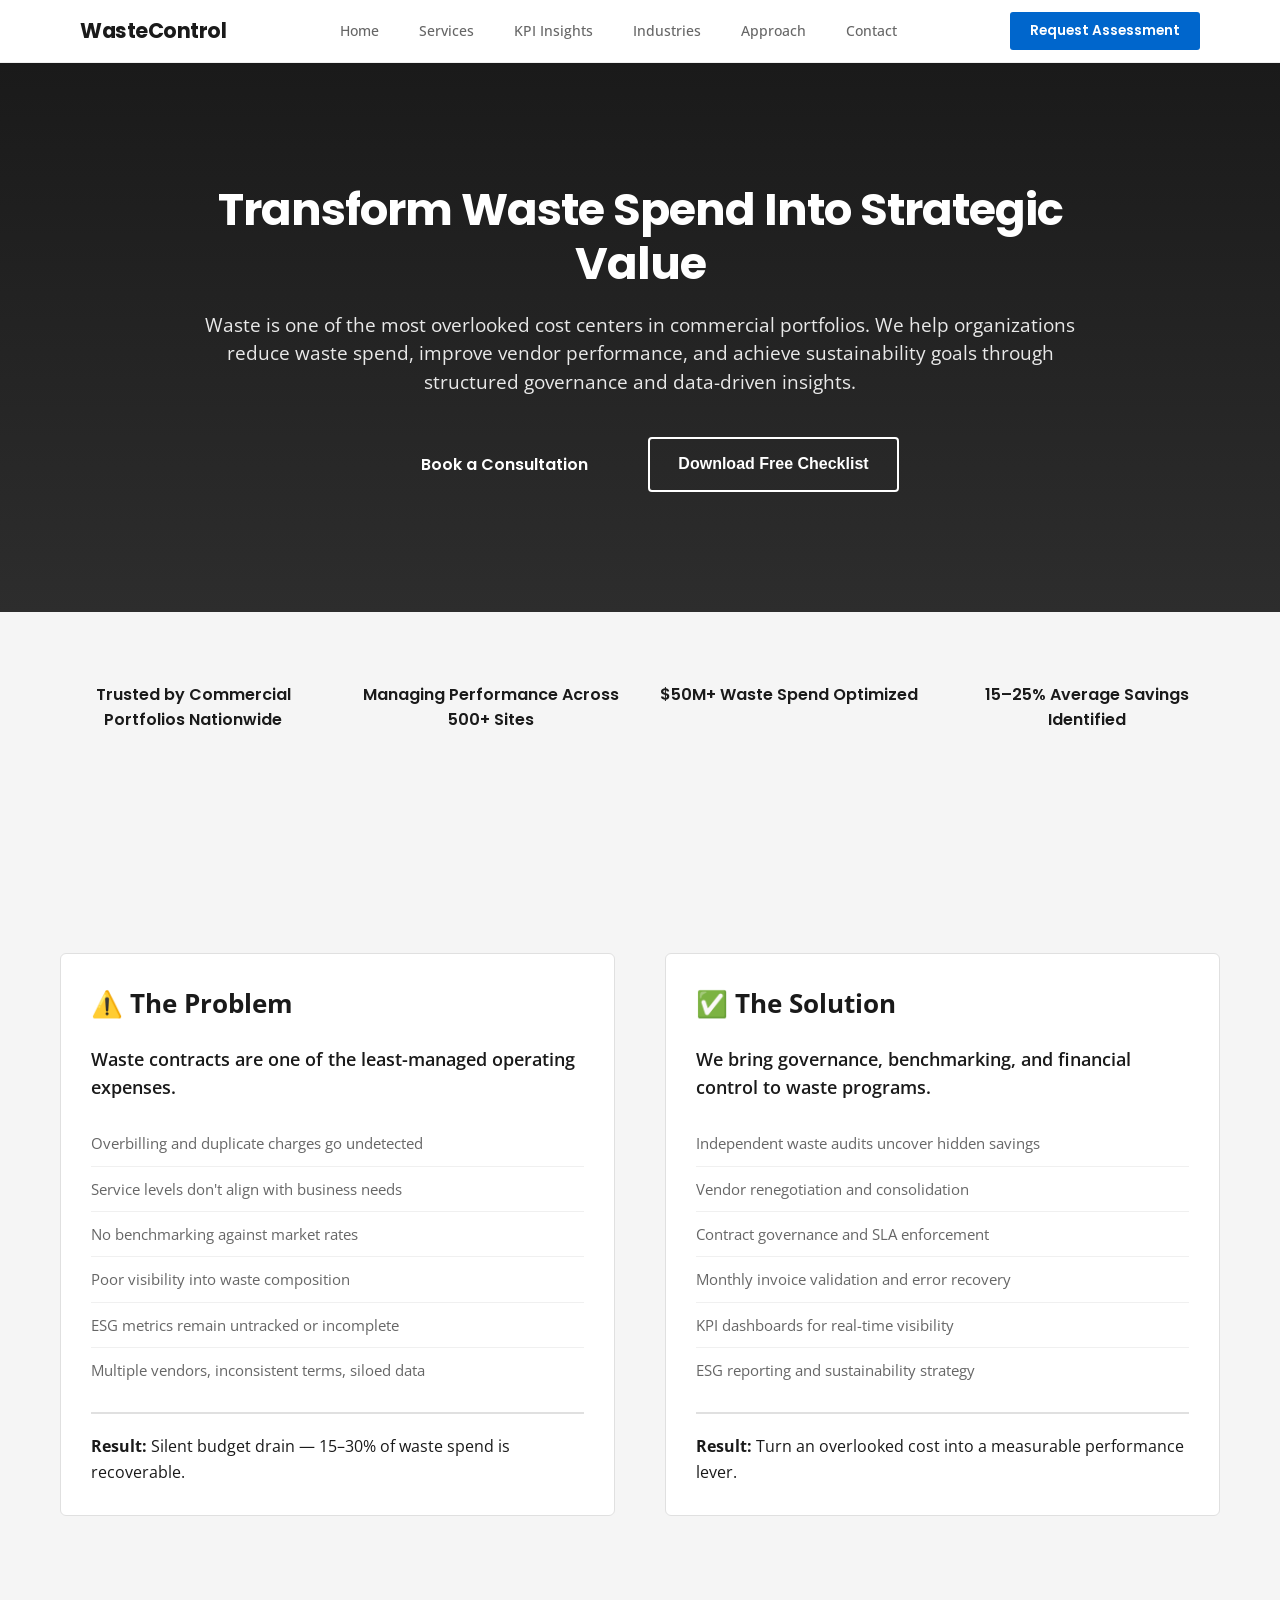
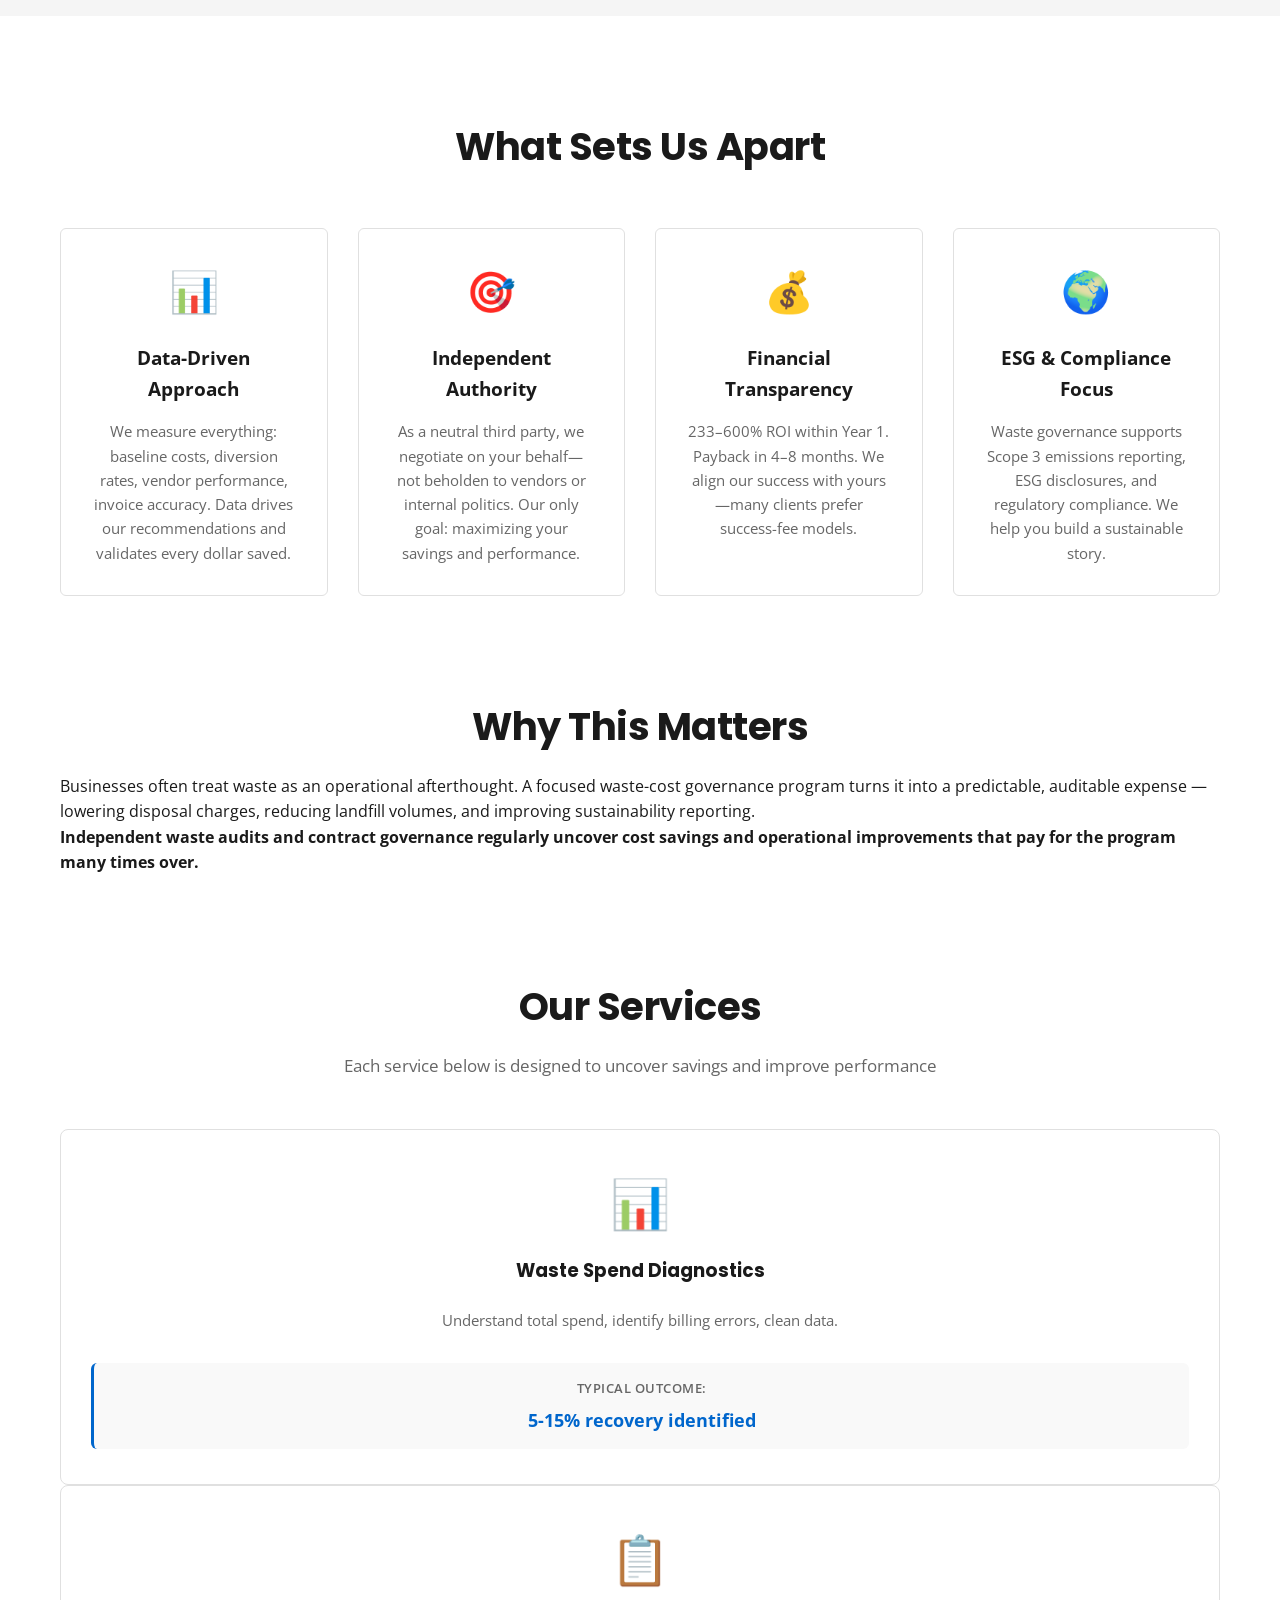
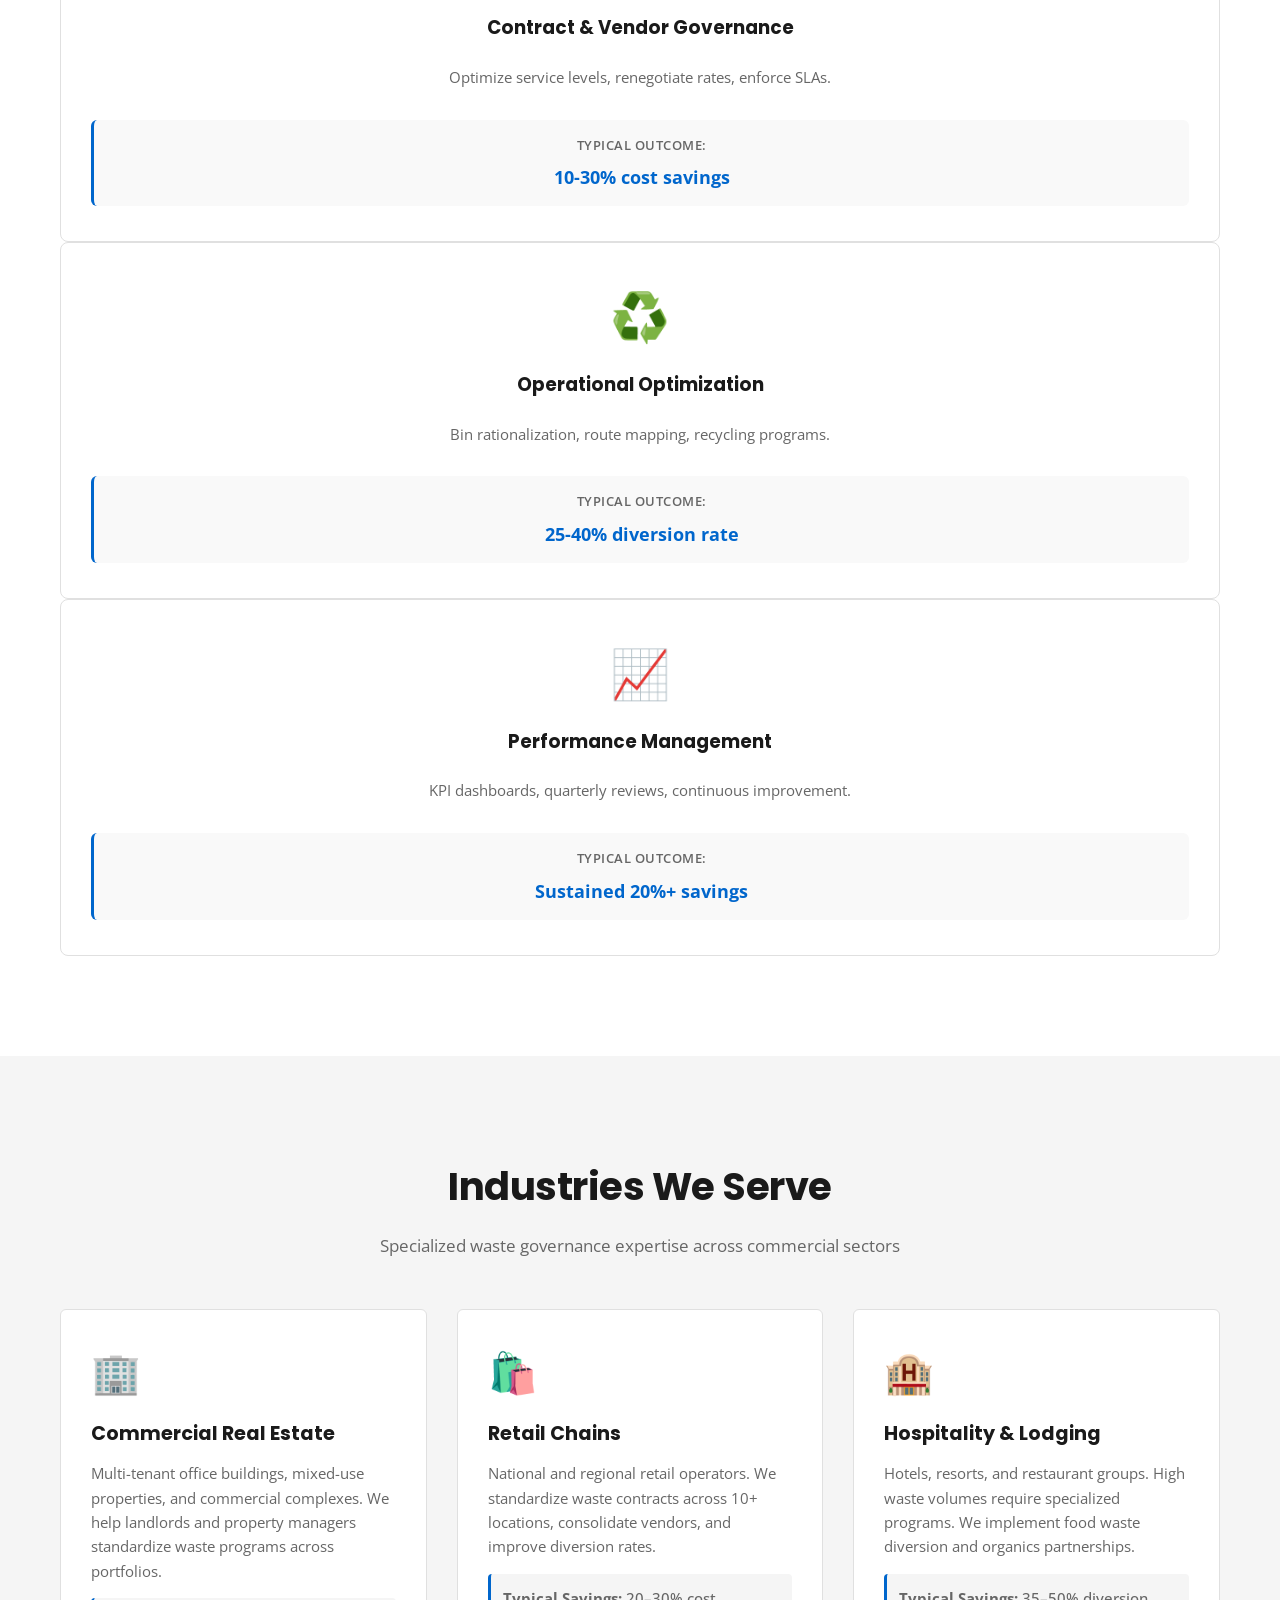
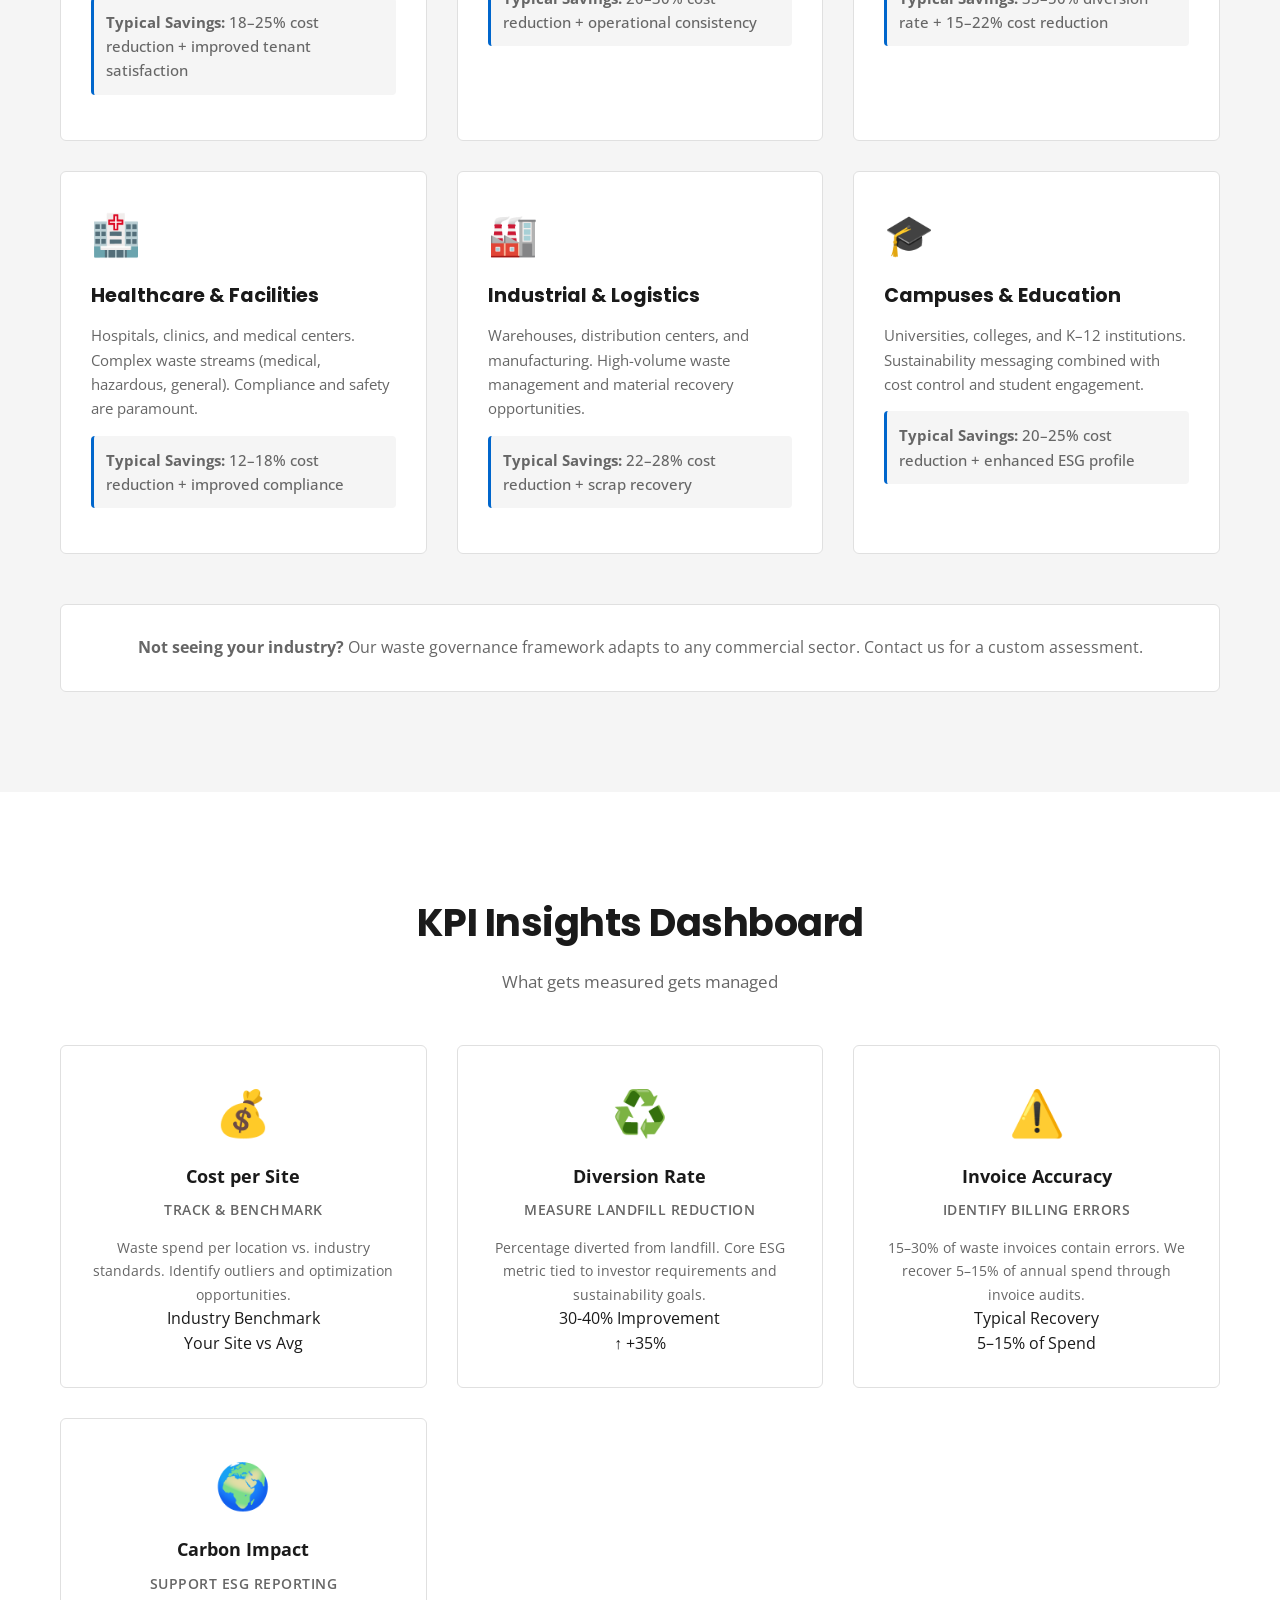
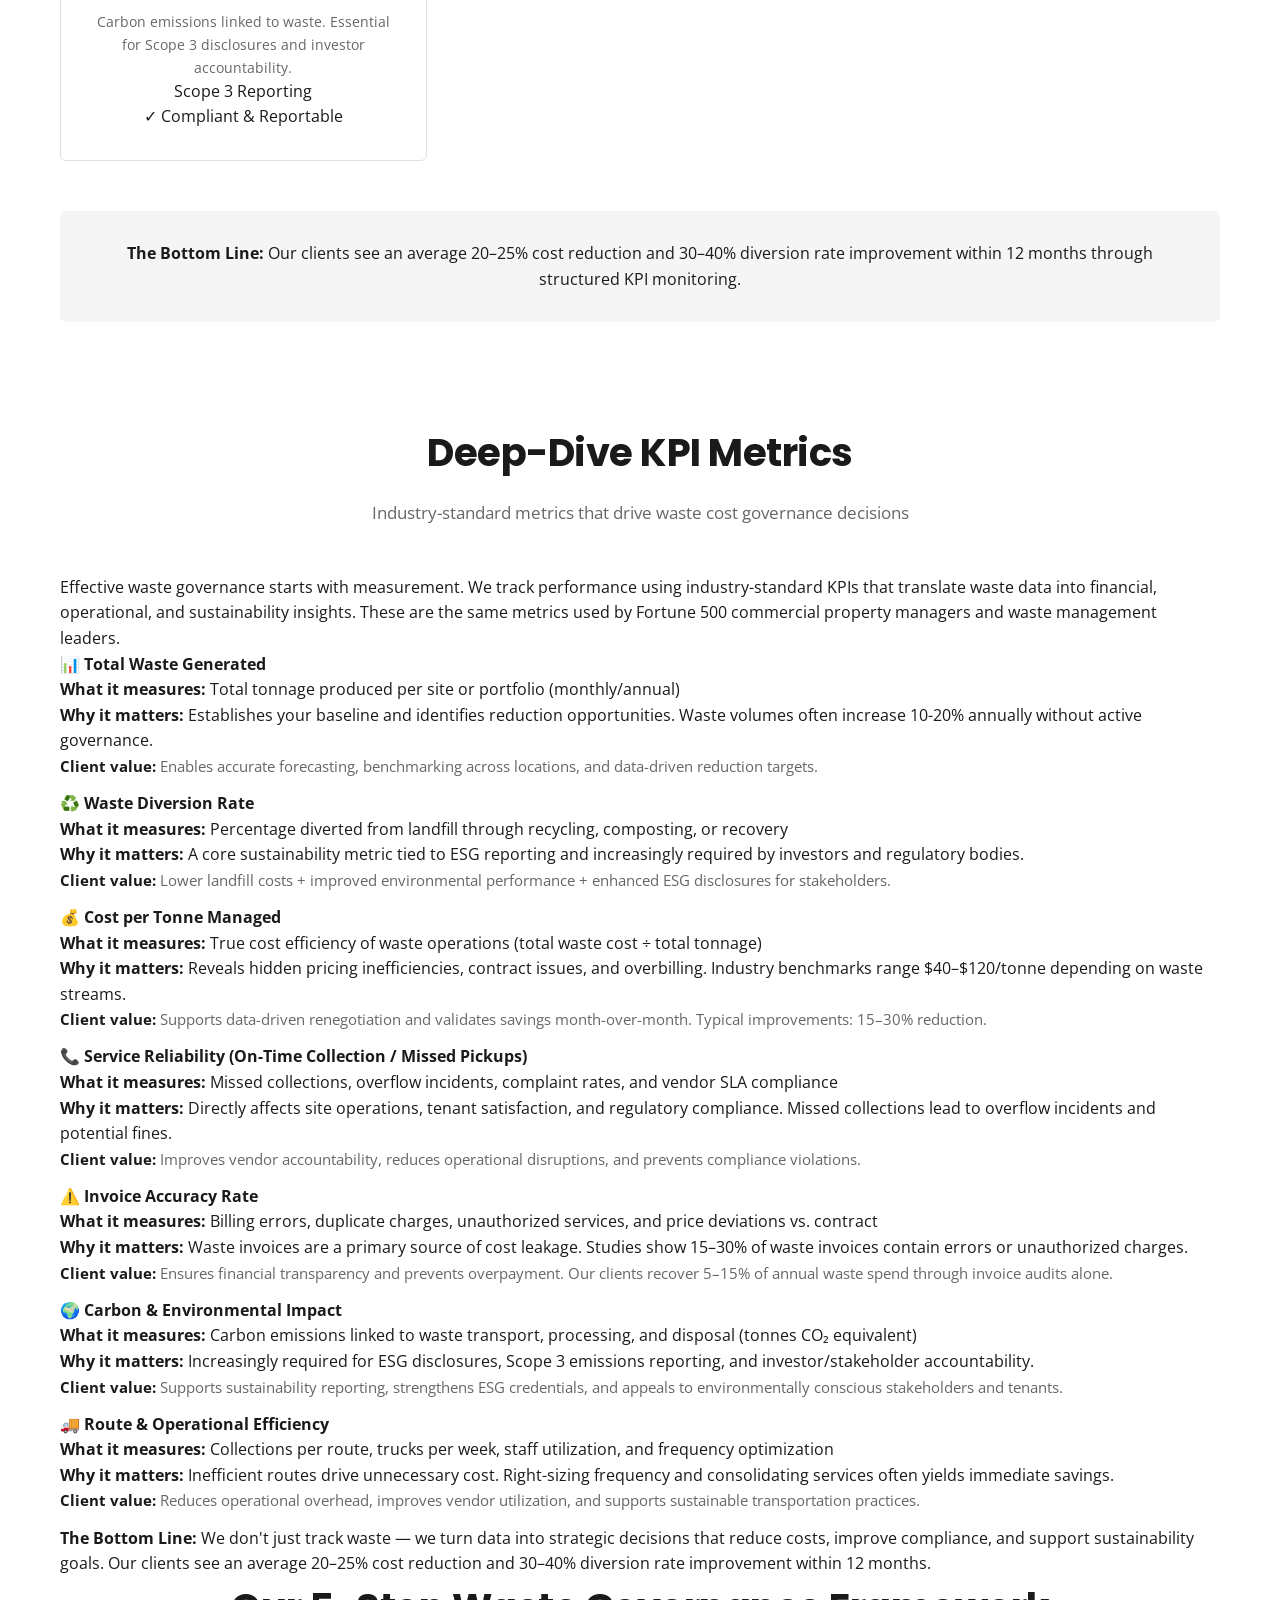
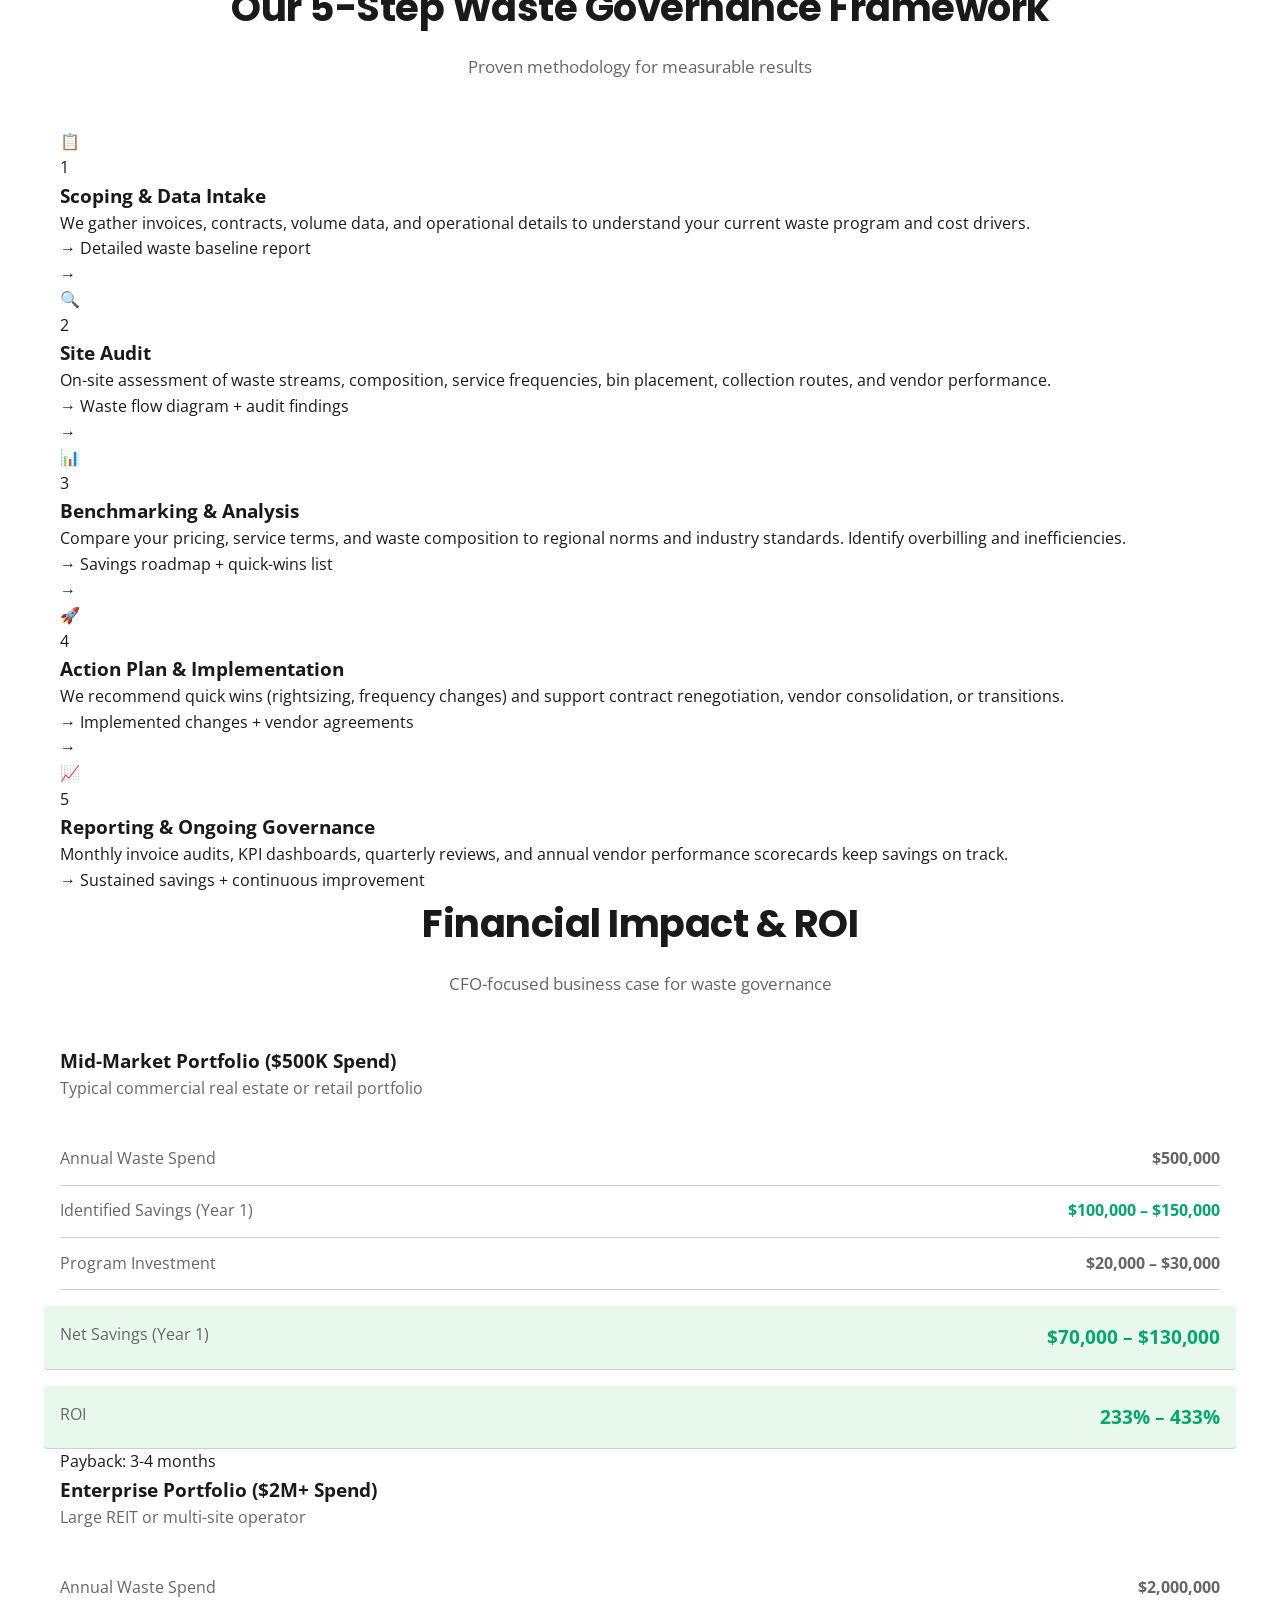
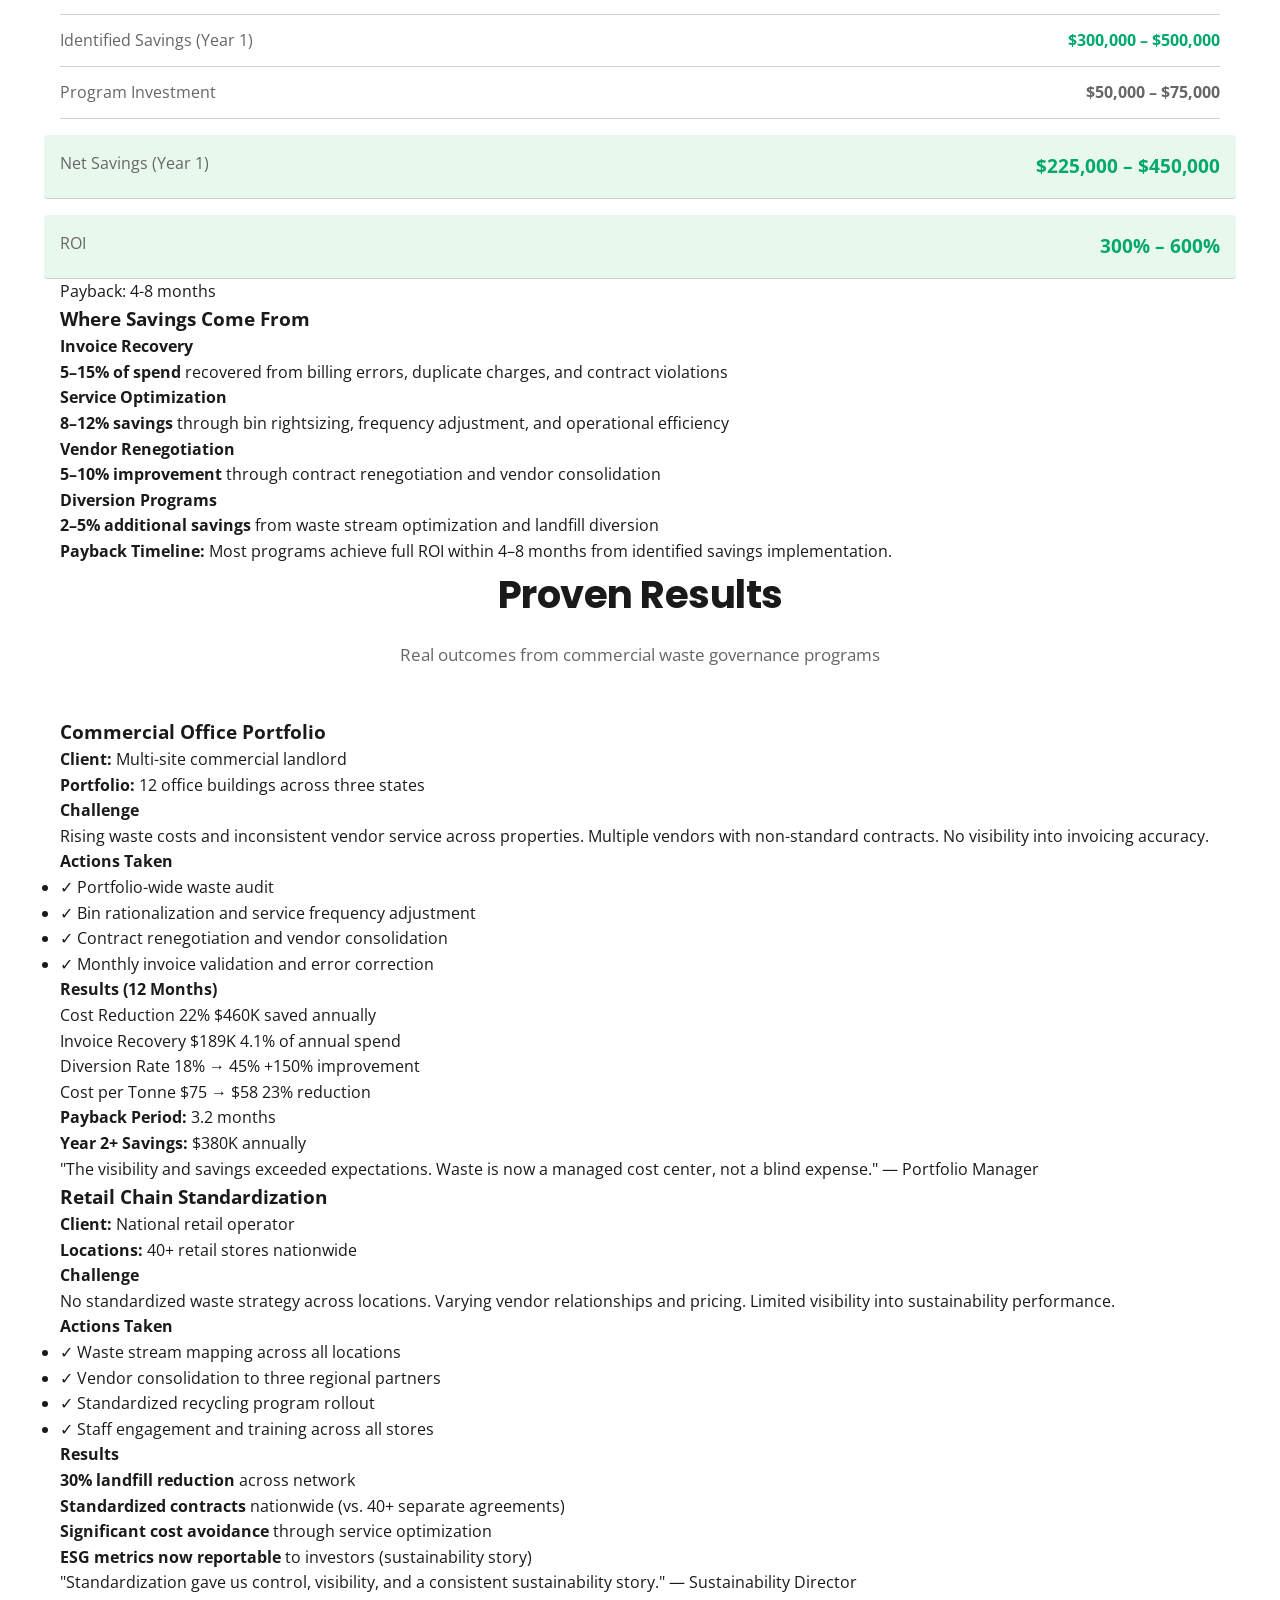
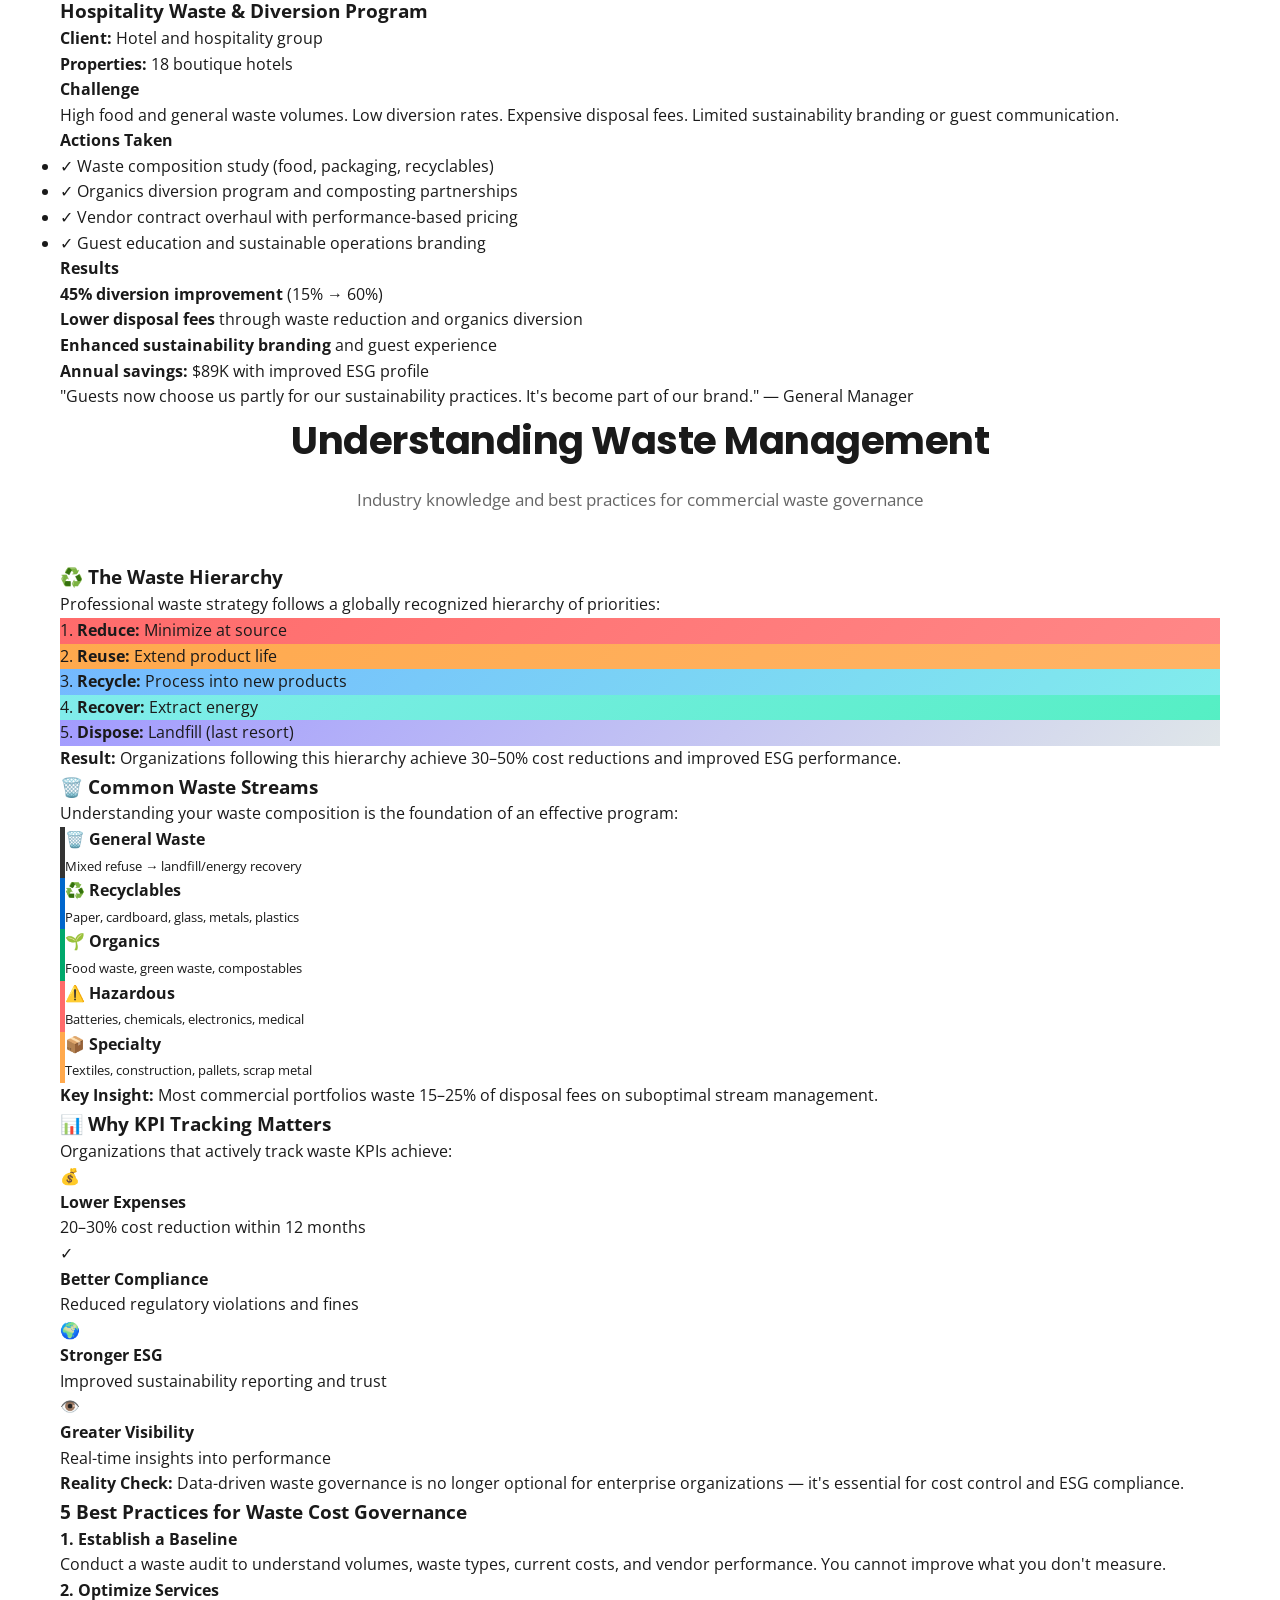
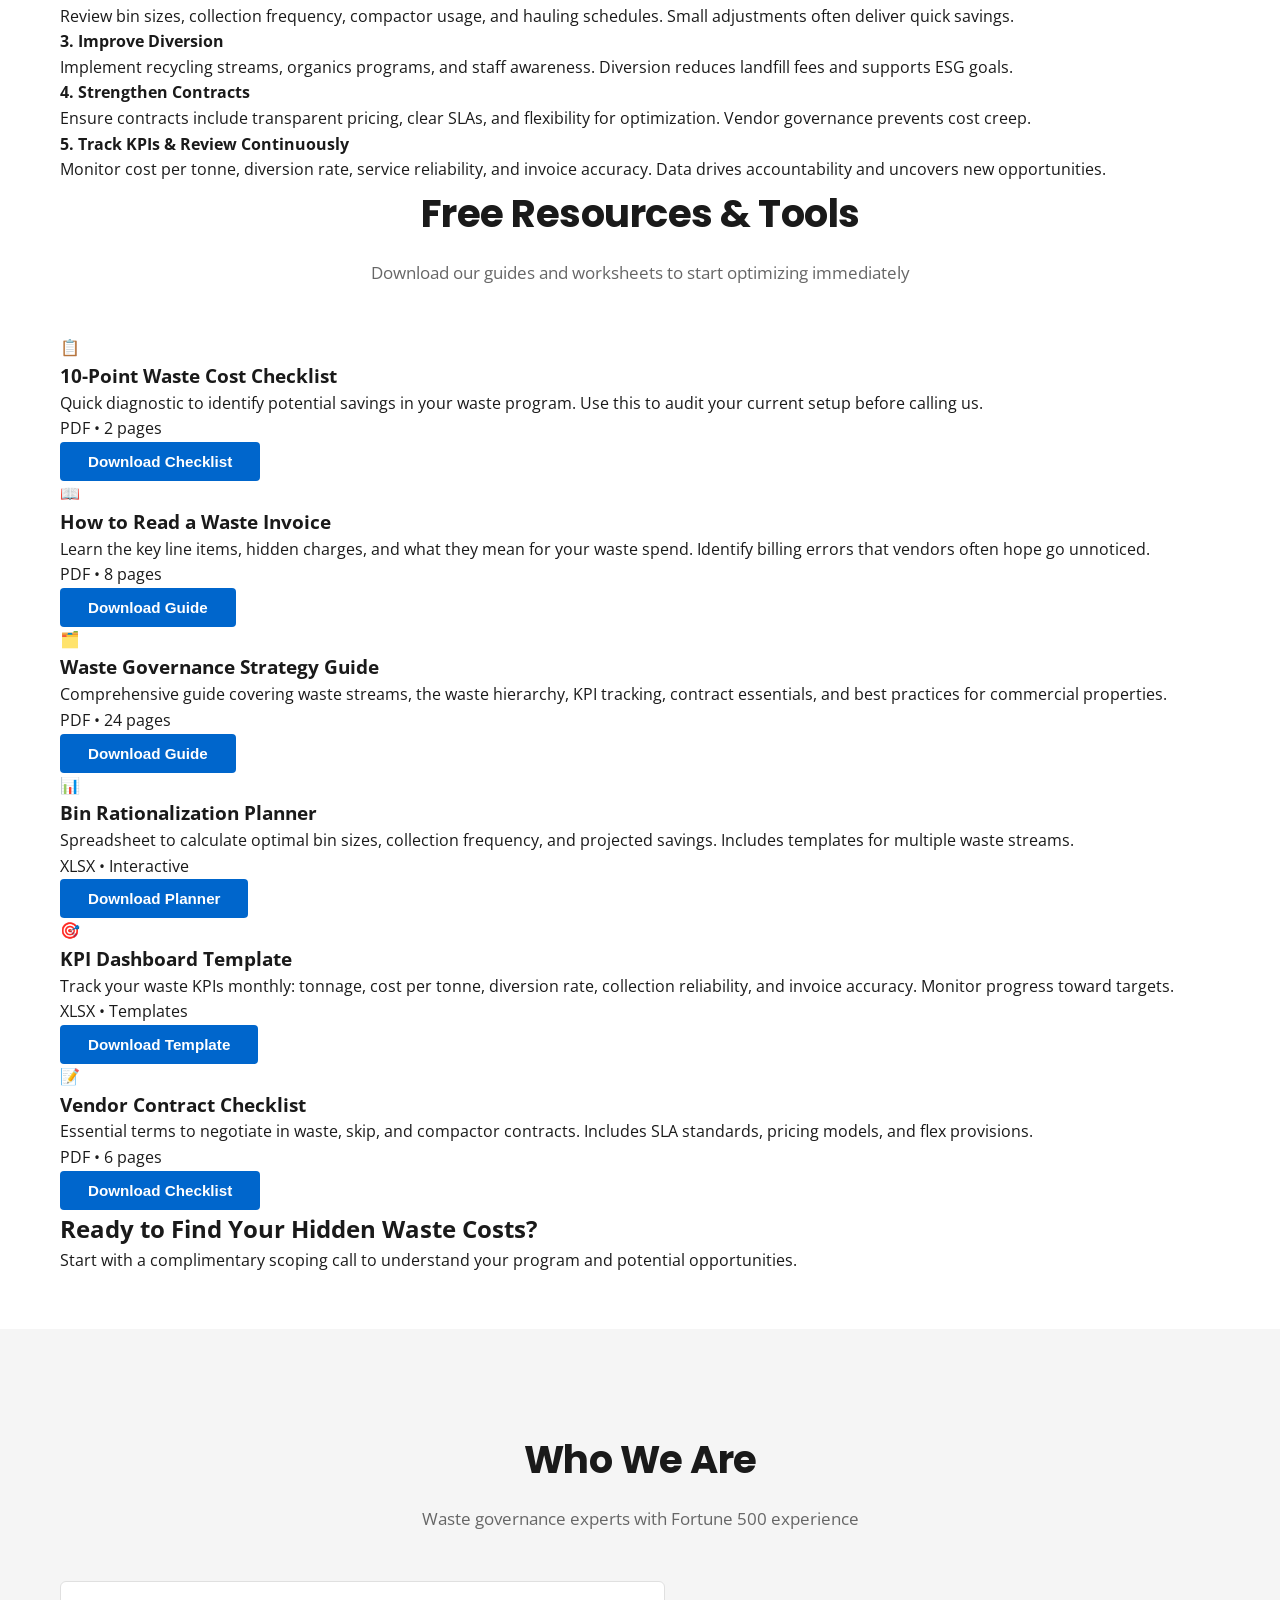
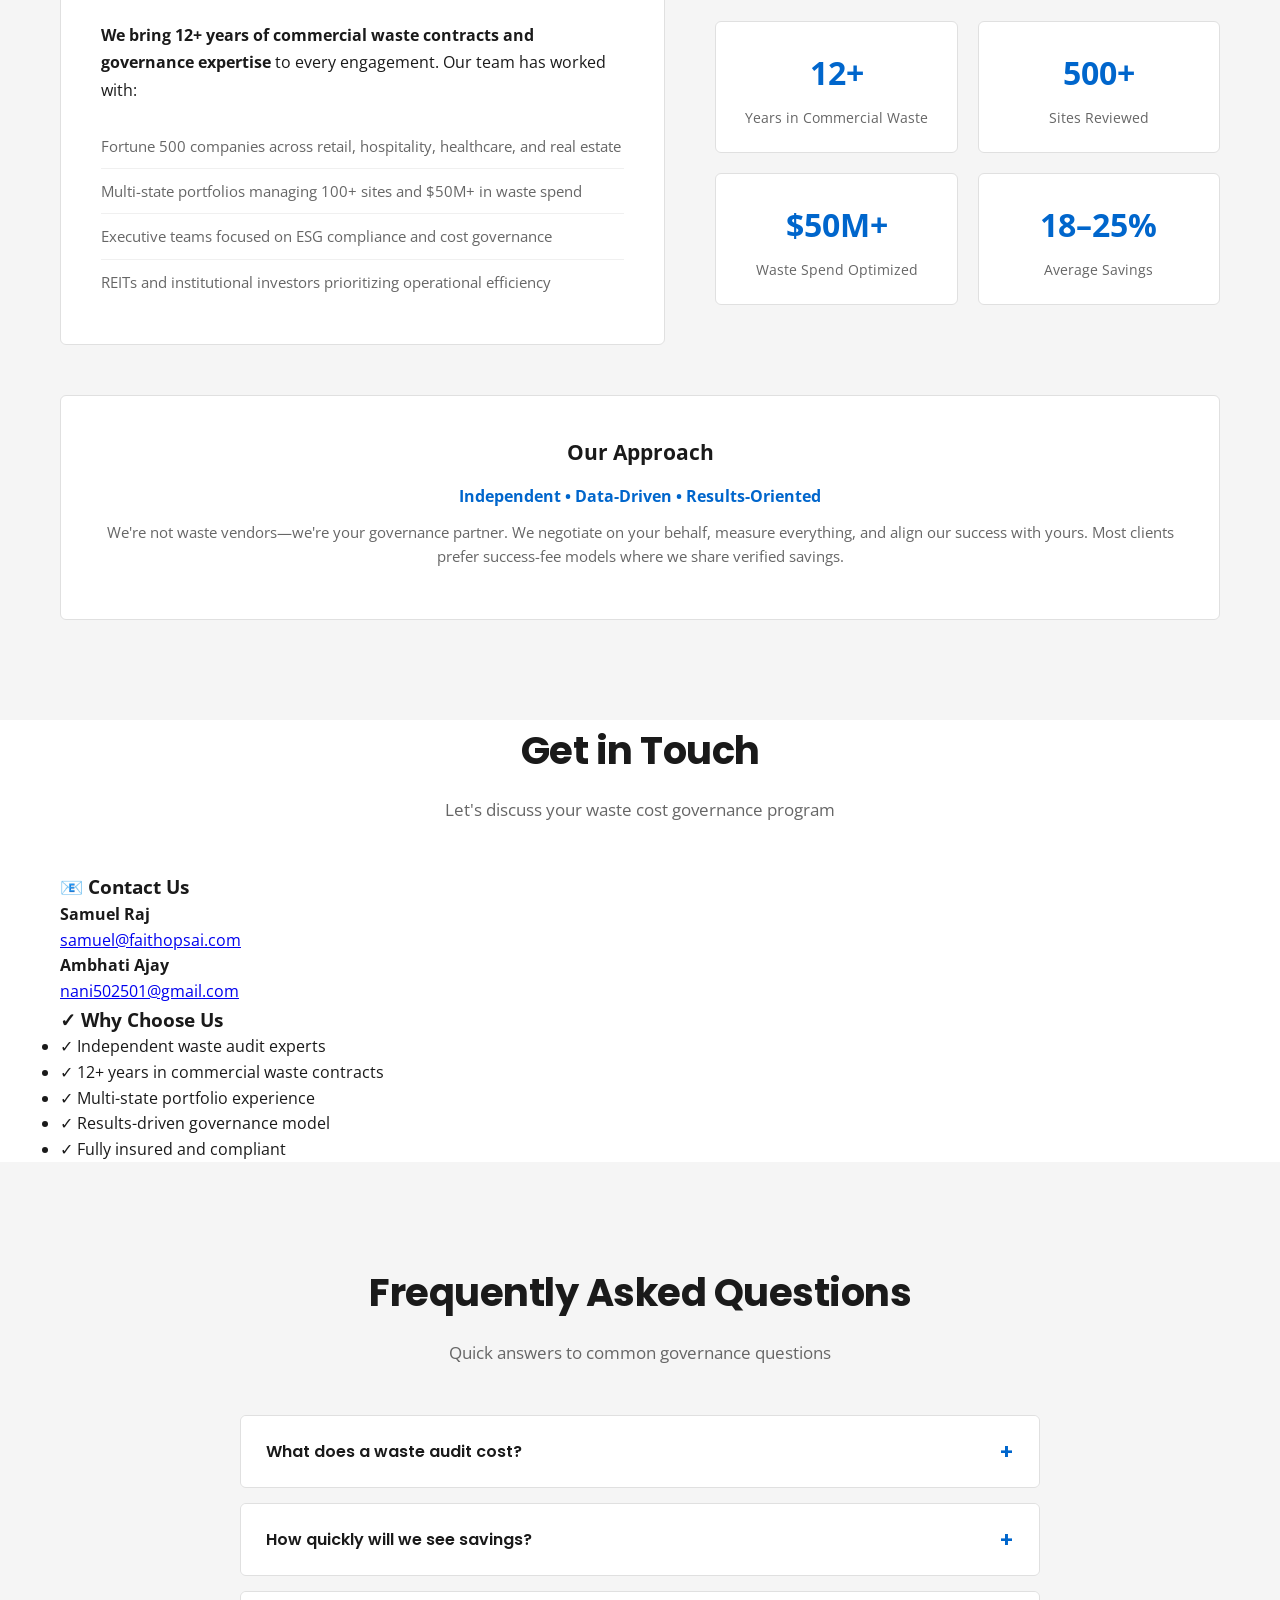
==== commit c38c7c31: "aDDED" ====
--- a/index.html
+++ b/index.html
@@ -145,61 +145,45 @@
                 <!-- Service 1: Diagnostic & Waste Audit -->
                 <div class="service-card">
                     <div class="service-icon">📊</div>
-                    <h3>Diagnostic & Waste Audit</h3>
-                    <p class="service-tagline">"Understand before you change"</p>
-                    <p>A site-level examination of all waste streams, composition, volumes, collection frequency, and billing. We measure waste tonnages and identify immediate quick-wins.</p>
-                    <ul class="service-list">
-                        <li>✓ Audit report & waste flow diagram</li>
-                        <li>✓ Baseline tonnages & composition</li>
-                        <li>✓ Immediate quick-wins list</li>
-                        <li>✓ 12-month savings projection</li>
-                    </ul>
-                    <button class="btn-link" onclick="location.href='waste-audit.html'">Learn More →</button>
+                    <h3>Waste Spend Diagnostics</h3>
+                    <p class="service-short-desc">Understand total spend, identify billing errors, clean data.</p>
+                    <div class="service-outcome">
+                        <span class="outcome-label">Typical Outcome:</span>
+                        <span class="outcome-value">5-15% recovery identified</span>
+                    </div>
                 </div>
 
                 <!-- Service 2: Contract & Vendor Governance -->
                 <div class="service-card">
                     <div class="service-icon">📋</div>
                     <h3>Contract & Vendor Governance</h3>
-                    <p class="service-tagline">"Fix the bill, not just the bins"</p>
-                    <p>Review and renegotiation of waste/skip/compactor contracts; consolidation recommendations; performance SLAs; and invoice validation.</p>
-                    <ul class="service-list">
-                        <li>✓ Contract gap analysis</li>
-                        <li>✓ Redlined contract template</li>
-                        <li>✓ Invoice-matching process</li>
-                        <li>✓ Typical 10-30% cost savings</li>
-                    </ul>
-                    <button class="btn-link" onclick="location.href='#diagnostic'">Learn More →</button>
+                    <p class="service-short-desc">Optimize service levels, renegotiate rates, enforce SLAs.</p>
+                    <div class="service-outcome">
+                        <span class="outcome-label">Typical Outcome:</span>
+                        <span class="outcome-value">10-30% cost savings</span>
+                    </div>
                 </div>
 
                 <!-- Service 3: Operational Optimisation -->
                 <div class="service-card">
                     <div class="service-icon">♻️</div>
-                    <h3>Operational Optimisation</h3>
-                    <p class="service-tagline">"Reduce landfill, improve recycling"</p>
-                    <p>Implement on-site segregation programs, bin rationalisation, recycling streams, and staff training/engagement campaigns with diversion tracking.</p>
-                    <ul class="service-list">
-                        <li>✓ Segregation plan & signage</li>
-                        <li>✓ Training & engagement packs</li>
-                        <li>✓ Pilot results & diversion impact</li>
-                        <li>✓ Cost savings from landfill reduction</li>
-                    </ul>
-                    <button class="btn-link" onclick="location.href='#diagnostic'">Learn More →</button>
+                    <h3>Operational Optimization</h3>
+                    <p class="service-short-desc">Bin rationalization, route mapping, recycling programs.</p>
+                    <div class="service-outcome">
+                        <span class="outcome-label">Typical Outcome:</span>
+                        <span class="outcome-value">25-40% diversion rate</span>
+                    </div>
                 </div>
 
                 <!-- Service 4: Ongoing Governance -->
                 <div class="service-card">
                     <div class="service-icon">📈</div>
-                    <h3>Ongoing Governance & Reporting</h3>
-                    <p class="service-tagline">"Make savings stick"</p>
-                    <p>Monthly invoice checks, KPI dashboards, SLA oversight, and quarterly reviews. We act as your independent waste governance team.</p>
-                    <ul class="service-list">
-                        <li>✓ Monthly variance reports</li>
-                        <li>✓ KPI dashboard (tonnage, diversion, cost)</li>
-                        <li>✓ Quarterly review meetings</li>
-                        <li>✓ Annual vendor performance review</li>
-                    </ul>
-                    <button class="btn-link" onclick="location.href='#diagnostic'">Learn More →</button>
+                    <h3>Performance Management</h3>
+                    <p class="service-short-desc">KPI dashboards, quarterly reviews, continuous improvement.</p>
+                    <div class="service-outcome">
+                        <span class="outcome-label">Typical Outcome:</span>
+                        <span class="outcome-value">Sustained 20%+ savings</span>
+                    </div>
                 </div>
             </div>
         </div>
@@ -273,6 +257,13 @@
                     <h3>Cost per Site</h3>
                     <p class="kpi-exec-metric">Track & Benchmark</p>
                     <p>Waste spend per location vs. industry standards. Identify outliers and optimization opportunities.</p>
+                    <div class="kpi-visual-indicator">
+                        <div class="indicator-label">Industry Benchmark</div>
+                        <div class="indicator-bar">
+                            <div class="indicator-fill" style="width: 65%;"></div>
+                        </div>
+                        <div class="indicator-value">Your Site vs Avg</div>
+                    </div>
                 </div>
 
                 <div class="kpi-executive-card">
@@ -280,6 +271,10 @@
                     <h3>Diversion Rate</h3>
                     <p class="kpi-exec-metric">Measure Landfill Reduction</p>
                     <p>Percentage diverted from landfill. Core ESG metric tied to investor requirements and sustainability goals.</p>
+                    <div class="kpi-visual-indicator">
+                        <div class="indicator-label">30-40% Improvement</div>
+                        <div class="indicator-trend">↑ <span class="trend-value">+35%</span></div>
+                    </div>
                 </div>
 
                 <div class="kpi-executive-card">
@@ -287,6 +282,10 @@
                     <h3>Invoice Accuracy</h3>
                     <p class="kpi-exec-metric">Identify Billing Errors</p>
                     <p>15–30% of waste invoices contain errors. We recover 5–15% of annual spend through invoice audits.</p>
+                    <div class="kpi-visual-indicator">
+                        <div class="indicator-label">Typical Recovery</div>
+                        <div class="indicator-recovery">5–15% of Spend</div>
+                    </div>
                 </div>
 
                 <div class="kpi-executive-card">
@@ -294,6 +293,10 @@
                     <h3>Carbon Impact</h3>
                     <p class="kpi-exec-metric">Support ESG Reporting</p>
                     <p>Carbon emissions linked to waste. Essential for Scope 3 disclosures and investor accountability.</p>
+                    <div class="kpi-visual-indicator">
+                        <div class="indicator-label">Scope 3 Reporting</div>
+                        <div class="indicator-status">✓ Compliant & Reportable</div>
+                    </div>
                 </div>
             </div>
 
@@ -372,39 +375,52 @@
             <p class="section-subtext">Proven methodology for measurable results</p>
             
             <div class="methodology-steps">
-                <div class="step-card">
+                <div class="step-card step-card-1">
+                    <div class="step-icon">📋</div>
                     <div class="step-number">1</div>
                     <h3>Scoping & Data Intake</h3>
                     <p>We gather invoices, contracts, volume data, and operational details to understand your current waste program and cost drivers.</p>
-                    <p class="step-outcome">Outcome: Detailed waste baseline report</p>
-                </div>
-
-                <div class="step-card">
+                    <p class="step-outcome">→ Detailed waste baseline report</p>
+                </div>
+
+                <div class="step-connector">→</div>
+
+                <div class="step-card step-card-2">
+                    <div class="step-icon">🔍</div>
                     <div class="step-number">2</div>
                     <h3>Site Audit</h3>
                     <p>On-site assessment of waste streams, composition, service frequencies, bin placement, collection routes, and vendor performance.</p>
-                    <p class="step-outcome">Outcome: Waste flow diagram + audit findings</p>
-                </div>
-
-                <div class="step-card">
+                    <p class="step-outcome">→ Waste flow diagram + audit findings</p>
+                </div>
+
+                <div class="step-connector">→</div>
+
+                <div class="step-card step-card-3">
+                    <div class="step-icon">📊</div>
                     <div class="step-number">3</div>
                     <h3>Benchmarking & Analysis</h3>
                     <p>Compare your pricing, service terms, and waste composition to regional norms and industry standards. Identify overbilling and inefficiencies.</p>
-                    <p class="step-outcome">Outcome: Savings roadmap + quick-wins list</p>
-                </div>
-
-                <div class="step-card">
+                    <p class="step-outcome">→ Savings roadmap + quick-wins list</p>
+                </div>
+
+                <div class="step-connector">→</div>
+
+                <div class="step-card step-card-4">
+                    <div class="step-icon">🚀</div>
                     <div class="step-number">4</div>
                     <h3>Action Plan & Implementation</h3>
                     <p>We recommend quick wins (rightsizing, frequency changes) and support contract renegotiation, vendor consolidation, or transitions.</p>
-                    <p class="step-outcome">Outcome: Implemented changes + vendor agreements</p>
-                </div>
-
-                <div class="step-card">
+                    <p class="step-outcome">→ Implemented changes + vendor agreements</p>
+                </div>
+
+                <div class="step-connector">→</div>
+
+                <div class="step-card step-card-5">
+                    <div class="step-icon">📈</div>
                     <div class="step-number">5</div>
                     <h3>Reporting & Ongoing Governance</h3>
                     <p>Monthly invoice audits, KPI dashboards, quarterly reviews, and annual vendor performance scorecards keep savings on track.</p>
-                    <p class="step-outcome">Outcome: Sustained savings + continuous improvement</p>
+                    <p class="step-outcome">→ Sustained savings + continuous improvement</p>
                 </div>
             </div>
         </div>
@@ -422,10 +438,14 @@
                     <p class="roi-description">Typical commercial real estate or retail portfolio</p>
                     <div class="roi-breakdown">
                         <div class="roi-row"><span>Annual Waste Spend</span><strong>$500,000</strong></div>
-                        <div class="roi-row"><span>Identified Savings (Year 1)</span><strong style="color: #1db954;">$100,000 – $150,000</strong></div>
+                        <div class="roi-row"><span>Identified Savings (Year 1)</span><strong style="color: #00a86b;">$100,000 – $150,000</strong></div>
+                        <div class="roi-visual-bar">
+                            <div class="roi-bar-fill" style="width: 30%;"></div>
+                        </div>
                         <div class="roi-row"><span>Program Investment</span><strong>$20,000 – $30,000</strong></div>
-                        <div class="roi-row roi-highlight"><span>Net Savings (Year 1)</span><strong style="color: #1db954;">$70,000 – $130,000</strong></div>
-                        <div class="roi-row"><span>ROI</span><strong style="color: #1db954;">233% – 433%</strong></div>
+                        <div class="roi-row roi-highlight"><span>Net Savings (Year 1)</span><strong style="color: #00a86b; font-size: 1.2rem;">$70,000 – $130,000</strong></div>
+                        <div class="roi-row roi-highlight"><span>ROI</span><strong style="color: #00a86b; font-size: 1.2rem;">233% – 433%</strong></div>
+                        <div class="roi-payback-badge">Payback: 3-4 months</div>
                     </div>
                 </div>
 
@@ -434,10 +454,14 @@
                     <p class="roi-description">Large REIT or multi-site operator</p>
                     <div class="roi-breakdown">
                         <div class="roi-row"><span>Annual Waste Spend</span><strong>$2,000,000</strong></div>
-                        <div class="roi-row"><span>Identified Savings (Year 1)</span><strong style="color: #1db954;">$300,000 – $500,000</strong></div>
+                        <div class="roi-row"><span>Identified Savings (Year 1)</span><strong style="color: #00a86b;">$300,000 – $500,000</strong></div>
+                        <div class="roi-visual-bar">
+                            <div class="roi-bar-fill" style="width: 25%;"></div>
+                        </div>
                         <div class="roi-row"><span>Program Investment</span><strong>$50,000 – $75,000</strong></div>
-                        <div class="roi-row roi-highlight"><span>Net Savings (Year 1)</span><strong style="color: #1db954;">$225,000 – $450,000</strong></div>
-                        <div class="roi-row"><span>ROI</span><strong style="color: #1db954;">300% – 600%</strong></div>
+                        <div class="roi-row roi-highlight"><span>Net Savings (Year 1)</span><strong style="color: #00a86b; font-size: 1.2rem;">$225,000 – $450,000</strong></div>
+                        <div class="roi-row roi-highlight"><span>ROI</span><strong style="color: #00a86b; font-size: 1.2rem;">300% – 600%</strong></div>
+                        <div class="roi-payback-badge">Payback: 4-8 months</div>
                     </div>
                 </div>
             </div>
@@ -486,20 +510,32 @@
                     
                     <div class="case-study-results">
                         <h4>Results (12 Months)</h4>
-                        <div class="before-after-metrics">
-                            <div class="metric-row">
-                                <span class="label">Annual Waste Spend:</span>
-                                <span class="before">$2.1M</span>
-                                <span class="arrow">→</span>
-                                <span class="after">$1.64M</span>
+                        <div class="case-study-metrics">
+                            <div class="metric-highlight">
+                                <span class="metric-label">Cost Reduction</span>
+                                <span class="metric-value">22%</span>
+                                <span class="metric-detail">$460K saved annually</span>
                             </div>
-                        </div>
-                        <p><strong>22% cost reduction</strong> = <strong>$460K in annual savings</strong></p>
-                        <p><strong>$189K recovered</strong> from invoice audits alone (4.1% of spend)</p>
-                        <p><strong>Waste Diversion Rate:</strong> 18% → 45% (+150% improvement)</p>
-                        <p><strong>Cost per Tonne:</strong> $75 → $58 (23% reduction)</p>
-                        <p><strong>Payback Period:</strong> 3.2 months</p>
-                        <p class="case-roi"><strong>Year 2+ Sustained Savings:</strong> $380K annually</p>
+                            <div class="metric-highlight">
+                                <span class="metric-label">Invoice Recovery</span>
+                                <span class="metric-value">$189K</span>
+                                <span class="metric-detail">4.1% of annual spend</span>
+                            </div>
+                            <div class="metric-highlight">
+                                <span class="metric-label">Diversion Rate</span>
+                                <span class="metric-value">18% → 45%</span>
+                                <span class="metric-detail">+150% improvement</span>
+                            </div>
+                            <div class="metric-highlight">
+                                <span class="metric-label">Cost per Tonne</span>
+                                <span class="metric-value">$75 → $58</span>
+                                <span class="metric-detail">23% reduction</span>
+                            </div>
+                        </div>
+                        <div class="case-study-kpi">
+                            <p><strong>Payback Period:</strong> <span class="highlight-value">3.2 months</span></p>
+                            <p><strong>Year 2+ Savings:</strong> <span class="highlight-value">$380K annually</span></p>
+                        </div>
                         <p class="case-study-quote">"The visibility and savings exceeded expectations. Waste is now a managed cost center, not a blind expense." — Portfolio Manager</p>
                     </div>
                 </div>
@@ -577,41 +613,73 @@
             
             <div class="education-grid">
                 <div class="education-card">
-                    <h3>The Waste Hierarchy</h3>
+                    <h3>♻️ The Waste Hierarchy</h3>
                     <p>Professional waste strategy follows a globally recognized hierarchy of priorities:</p>
-                    <div class="hierarchy-list">
-                        <p><strong>1. Reduce:</strong> Minimize waste at the source</p>
-                        <p><strong>2. Reuse:</strong> Extend product/material lifespan</p>
-                        <p><strong>3. Recycle:</strong> Process materials into new products</p>
-                        <p><strong>4. Recover:</strong> Extract energy from waste</p>
-                        <p><strong>5. Dispose:</strong> Landfill as last resort</p>
-                    </div>
-                    <p class="hierarchy-note">Organizations that follow this hierarchy consistently achieve 30–50% cost reductions and improved ESG performance.</p>
+                    <div class="hierarchy-visual">
+                        <div class="hierarchy-level" style="background: linear-gradient(135deg, #ff6b6b 0%, #ff8787 100%);">
+                            <span class="level-num">1.</span> <strong>Reduce:</strong> Minimize at source
+                        </div>
+                        <div class="hierarchy-level" style="background: linear-gradient(135deg, #ffa94d 0%, #ffb366 100%);">
+                            <span class="level-num">2.</span> <strong>Reuse:</strong> Extend product life
+                        </div>
+                        <div class="hierarchy-level" style="background: linear-gradient(135deg, #74b9ff 0%, #81ecec 100%);">
+                            <span class="level-num">3.</span> <strong>Recycle:</strong> Process into new products
+                        </div>
+                        <div class="hierarchy-level" style="background: linear-gradient(135deg, #81ecec 0%, #55efc4 100%);">
+                            <span class="level-num">4.</span> <strong>Recover:</strong> Extract energy
+                        </div>
+                        <div class="hierarchy-level" style="background: linear-gradient(135deg, #a29bfe 0%, #dfe6e9 100%);">
+                            <span class="level-num">5.</span> <strong>Dispose:</strong> Landfill (last resort)
+                        </div>
+                    </div>
+                    <p class="hierarchy-note"><strong>Result:</strong> Organizations following this hierarchy achieve 30–50% cost reductions and improved ESG performance.</p>
                 </div>
 
                 <div class="education-card">
-                    <h3>Common Waste Streams</h3>
+                    <h3>🗑️ Common Waste Streams</h3>
                     <p>Understanding your waste composition is the foundation of an effective program:</p>
-                    <ul>
-                        <li><strong>General Waste:</strong> Mixed refuse destined for landfill or energy recovery</li>
-                        <li><strong>Recyclables:</strong> Paper, cardboard, glass, metals, plastics</li>
-                        <li><strong>Organics:</strong> Food waste, green waste, compostable materials</li>
-                        <li><strong>Hazardous:</strong> Batteries, chemicals, electronics (WEEE), medical waste</li>
-                        <li><strong>Specialty:</strong> Textiles, construction waste, pallets, scrap metal</li>
-                    </ul>
-                    <p class="hierarchy-note">Most commercial portfolios waste 15–25% of disposal fees on suboptimal stream management.</p>
+                    <div class="waste-streams-visual">
+                        <div class="waste-item" style="border-left: 5px solid #333;">
+                            <span class="waste-icon">🗑️</span> <strong>General Waste</strong><br><small>Mixed refuse → landfill/energy recovery</small>
+                        </div>
+                        <div class="waste-item" style="border-left: 5px solid #0066cc;">
+                            <span class="waste-icon">♻️</span> <strong>Recyclables</strong><br><small>Paper, cardboard, glass, metals, plastics</small>
+                        </div>
+                        <div class="waste-item" style="border-left: 5px solid #00a86b;">
+                            <span class="waste-icon">🌱</span> <strong>Organics</strong><br><small>Food waste, green waste, compostables</small>
+                        </div>
+                        <div class="waste-item" style="border-left: 5px solid #ff6b6b;">
+                            <span class="waste-icon">⚠️</span> <strong>Hazardous</strong><br><small>Batteries, chemicals, electronics, medical</small>
+                        </div>
+                        <div class="waste-item" style="border-left: 5px solid #ffa94d;">
+                            <span class="waste-icon">📦</span> <strong>Specialty</strong><br><small>Textiles, construction, pallets, scrap metal</small>
+                        </div>
+                    </div>
+                    <p class="hierarchy-note"><strong>Key Insight:</strong> Most commercial portfolios waste 15–25% of disposal fees on suboptimal stream management.</p>
                 </div>
 
                 <div class="education-card">
-                    <h3>Why KPI Tracking Matters</h3>
+                    <h3>📊 Why KPI Tracking Matters</h3>
                     <p>Organizations that actively track waste KPIs achieve:</p>
-                    <ul>
-                        <li>✓ <strong>Lower Expenses:</strong> 20–30% cost reduction within 12 months</li>
-                        <li>✓ <strong>Better Compliance:</strong> Reduced regulatory violations and fines</li>
-                        <li>✓ <strong>Stronger ESG:</strong> Improved sustainability reporting and stakeholder trust</li>
-                        <li>✓ <strong>Greater Visibility:</strong> Real-time insights into operational performance</li>
-                    </ul>
-                    <p class="hierarchy-note">Data-driven waste governance is no longer optional for enterprise organizations — it's essential for cost control and ESG compliance.</p>
+                    <div class="kpi-benefits">
+                        <div class="benefit-row">
+                            <span class="benefit-icon">💰</span>
+                            <div><strong>Lower Expenses</strong><br>20–30% cost reduction within 12 months</div>
+                        </div>
+                        <div class="benefit-row">
+                            <span class="benefit-icon">✓</span>
+                            <div><strong>Better Compliance</strong><br>Reduced regulatory violations and fines</div>
+                        </div>
+                        <div class="benefit-row">
+                            <span class="benefit-icon">🌍</span>
+                            <div><strong>Stronger ESG</strong><br>Improved sustainability reporting and trust</div>
+                        </div>
+                        <div class="benefit-row">
+                            <span class="benefit-icon">👁️</span>
+                            <div><strong>Greater Visibility</strong><br>Real-time insights into performance</div>
+                        </div>
+                    </div>
+                    <p class="hierarchy-note"><strong>Reality Check:</strong> Data-driven waste governance is no longer optional for enterprise organizations — it's essential for cost control and ESG compliance.</p>
                 </div>
             </div>
 
@@ -650,40 +718,52 @@
             <p class="section-subtext">Download our guides and worksheets to start optimizing immediately</p>
             
             <div class="resources-grid">
-                <div class="resource-card">
-                    <h3>📋 10-Point Waste Cost Checklist</h3>
+                <div class="resource-card premium-resource">
+                    <div class="resource-icon">📋</div>
+                    <h3>10-Point Waste Cost Checklist</h3>
                     <p>Quick diagnostic to identify potential savings in your waste program. Use this to audit your current setup before calling us.</p>
-                    <button class="btn-primary" onclick="alert('Download available - add to your system')">Download Checklist (PDF)</button>
-                </div>
-
-                <div class="resource-card">
-                    <h3>📖 How to Read a Waste Invoice</h3>
+                    <div class="resource-meta">PDF • 2 pages</div>
+                    <button class="btn-primary resource-btn" onclick="alert('Download available - add to your system')">Download Checklist</button>
+                </div>
+
+                <div class="resource-card premium-resource">
+                    <div class="resource-icon">📖</div>
+                    <h3>How to Read a Waste Invoice</h3>
                     <p>Learn the key line items, hidden charges, and what they mean for your waste spend. Identify billing errors that vendors often hope go unnoticed.</p>
-                    <button class="btn-primary" onclick="alert('Download available - add to your system')">Download Guide (PDF)</button>
-                </div>
-
-                <div class="resource-card">
-                    <h3>🗂️ Waste Governance Strategy Guide</h3>
+                    <div class="resource-meta">PDF • 8 pages</div>
+                    <button class="btn-primary resource-btn" onclick="alert('Download available - add to your system')">Download Guide</button>
+                </div>
+
+                <div class="resource-card premium-resource">
+                    <div class="resource-icon">🗂️</div>
+                    <h3>Waste Governance Strategy Guide</h3>
                     <p>Comprehensive guide covering waste streams, the waste hierarchy, KPI tracking, contract essentials, and best practices for commercial properties.</p>
-                    <button class="btn-primary" onclick="alert('Download available - add to your system')">Download Guide (PDF)</button>
-                </div>
-
-                <div class="resource-card">
-                    <h3>📊 Bin Rationalization Planner</h3>
+                    <div class="resource-meta">PDF • 24 pages</div>
+                    <button class="btn-primary resource-btn" onclick="alert('Download available - add to your system')">Download Guide</button>
+                </div>
+
+                <div class="resource-card premium-resource">
+                    <div class="resource-icon">📊</div>
+                    <h3>Bin Rationalization Planner</h3>
                     <p>Spreadsheet to calculate optimal bin sizes, collection frequency, and projected savings. Includes templates for multiple waste streams.</p>
-                    <button class="btn-primary" onclick="alert('Download available - add to your system')">Download Planner (XLSX)</button>
-                </div>
-
-                <div class="resource-card">
-                    <h3>🎯 KPI Dashboard Template</h3>
+                    <div class="resource-meta">XLSX • Interactive</div>
+                    <button class="btn-primary resource-btn" onclick="alert('Download available - add to your system')">Download Planner</button>
+                </div>
+
+                <div class="resource-card premium-resource">
+                    <div class="resource-icon">🎯</div>
+                    <h3>KPI Dashboard Template</h3>
                     <p>Track your waste KPIs monthly: tonnage, cost per tonne, diversion rate, collection reliability, and invoice accuracy. Monitor progress toward targets.</p>
-                    <button class="btn-primary" onclick="alert('Download available - add to your system')">Download Template (XLSX)</button>
-                </div>
-
-                <div class="resource-card">
-                    <h3>📝 Vendor Contract Checklist</h3>
+                    <div class="resource-meta">XLSX • Templates</div>
+                    <button class="btn-primary resource-btn" onclick="alert('Download available - add to your system')">Download Template</button>
+                </div>
+
+                <div class="resource-card premium-resource">
+                    <div class="resource-icon">📝</div>
+                    <h3>Vendor Contract Checklist</h3>
                     <p>Essential terms to negotiate in waste, skip, and compactor contracts. Includes SLA standards, pricing models, and flex provisions.</p>
-                    <button class="btn-primary" onclick="alert('Download available - add to your system')">Download Checklist (PDF)</button>
+                    <div class="resource-meta">PDF • 6 pages</div>
+                    <button class="btn-primary resource-btn" onclick="alert('Download available - add to your system')">Download Checklist</button>
                 </div>
             </div>
         </div>
@@ -780,36 +860,67 @@
     <section class="faq-section">
         <div class="container">
             <h2 class="section-headline">Frequently Asked Questions</h2>
-            
-            <div class="faq-grid">
-                <div class="faq-item">
-                    <h4>Q: What does a waste audit cost?</h4>
-                    <p>We offer a complimentary scoping call. Audit fees depend on site size and complexity; many audits pay for themselves within 3–9 months from discovered savings.</p>
-                </div>
-
-                <div class="faq-item">
-                    <h4>Q: How quickly will we see savings?</h4>
-                    <p>Quick wins (rightsizing, frequency changes) typically show within 1–3 months. Contract and program changes compound savings over 6–12 months.</p>
-                </div>
-
-                <div class="faq-item">
-                    <h4>Q: Do you handle hazardous or WEEE waste?</h4>
-                    <p>Yes — we include hazardous and WEEE in our stream analysis and recommend licensed handling and compliant disposal routes.</p>
-                </div>
-
-                <div class="faq-item">
-                    <h4>Q: How do you measure success?</h4>
-                    <p>We set a baseline in the audit and measure monthly against KPIs (cost per tonne, diversion rate, missed collections, invoice error rate).</p>
-                </div>
-
-                <div class="faq-item">
-                    <h4>Q: What engagement models do you offer?</h4>
-                    <p>We offer fixed-price audits, retainer governance (monthly), or success-fee models where we share verified savings.</p>
-                </div>
-
-                <div class="faq-item">
-                    <h4>Q: Can you work with our existing vendors?</h4>
-                    <p>Yes — we often renegotiate with current suppliers or recommend consolidation. We work within your existing contracts or support transitions.</p>
+            <p class="section-subtext">Quick answers to common governance questions</p>
+            
+            <div class="faq-accordion">
+                <div class="faq-item-accordion">
+                    <button class="faq-question" onclick="toggleFAQ(this)">
+                        <span class="faq-text">What does a waste audit cost?</span>
+                        <span class="faq-icon">+</span>
+                    </button>
+                    <div class="faq-answer">
+                        <p>We offer a complimentary scoping call. Audit fees depend on site size and complexity; many audits pay for themselves within 3–9 months from discovered savings.</p>
+                    </div>
+                </div>
+
+                <div class="faq-item-accordion">
+                    <button class="faq-question" onclick="toggleFAQ(this)">
+                        <span class="faq-text">How quickly will we see savings?</span>
+                        <span class="faq-icon">+</span>
+                    </button>
+                    <div class="faq-answer">
+                        <p>Quick wins (rightsizing, frequency changes) typically show within 1–3 months. Contract and program changes compound savings over 6–12 months.</p>
+                    </div>
+                </div>
+
+                <div class="faq-item-accordion">
+                    <button class="faq-question" onclick="toggleFAQ(this)">
+                        <span class="faq-text">Do you handle hazardous or WEEE waste?</span>
+                        <span class="faq-icon">+</span>
+                    </button>
+                    <div class="faq-answer">
+                        <p>Yes — we include hazardous and WEEE in our stream analysis and recommend licensed handling and compliant disposal routes.</p>
+                    </div>
+                </div>
+
+                <div class="faq-item-accordion">
+                    <button class="faq-question" onclick="toggleFAQ(this)">
+                        <span class="faq-text">How do you measure success?</span>
+                        <span class="faq-icon">+</span>
+                    </button>
+                    <div class="faq-answer">
+                        <p>We set a baseline in the audit and measure monthly against KPIs (cost per tonne, diversion rate, missed collections, invoice error rate).</p>
+                    </div>
+                </div>
+
+                <div class="faq-item-accordion">
+                    <button class="faq-question" onclick="toggleFAQ(this)">
+                        <span class="faq-text">What engagement models do you offer?</span>
+                        <span class="faq-icon">+</span>
+                    </button>
+                    <div class="faq-answer">
+                        <p>We offer fixed-price audits, retainer governance (monthly), or success-fee models where we share verified savings.</p>
+                    </div>
+                </div>
+
+                <div class="faq-item-accordion">
+                    <button class="faq-question" onclick="toggleFAQ(this)">
+                        <span class="faq-text">Can you work with our existing vendors?</span>
+                        <span class="faq-icon">+</span>
+                    </button>
+                    <div class="faq-answer">
+                        <p>Yes — we often renegotiate with current suppliers or recommend consolidation. We work within your existing contracts or support transitions.</p>
+                    </div>
                 </div>
             </div>
         </div>
--- a/styles.css
+++ b/styles.css
@@ -1320,6 +1320,178 @@
     font-weight: 600;
 }
 
+/* ===== ENHANCED SERVICES CARDS ===== */
+.services {
+    padding: 100px 20px;
+    background: var(--white);
+}
+
+.service-card {
+    background: var(--white);
+    padding: 35px 30px;
+    border-radius: 8px;
+    border: 1px solid #e0e0e0;
+    text-align: center;
+    transition: all 0.3s ease;
+    display: flex;
+    flex-direction: column;
+    align-items: center;
+}
+
+.service-card:hover {
+    border-color: var(--accent);
+    box-shadow: none;
+    transform: none;
+}
+
+.service-icon {
+    font-size: 3rem;
+    margin-bottom: 15px;
+    display: inline-block;
+}
+
+.service-card h3 {
+    font-size: 1.15rem;
+    font-weight: 700;
+    color: var(--primary);
+    margin-bottom: 12px;
+    font-family: var(--font-heading);
+}
+
+.service-short-desc {
+    font-size: 0.95rem;
+    color: var(--text-secondary);
+    margin-bottom: 20px;
+    line-height: 1.5;
+    min-height: 45px;
+    display: flex;
+    align-items: center;
+    justify-content: center;
+}
+
+.service-outcome {
+    background: #f9f9f9;
+    padding: 15px;
+    border-radius: 6px;
+    border-left: 3px solid var(--accent);
+    width: 100%;
+    display: flex;
+    flex-direction: column;
+    gap: 8px;
+}
+
+.outcome-label {
+    font-size: 0.8rem;
+    color: var(--text-secondary);
+    font-weight: 600;
+    text-transform: uppercase;
+    letter-spacing: 0.5px;
+}
+
+.outcome-value {
+    font-size: 1.1rem;
+    font-weight: 700;
+    color: var(--accent);
+}
+
+/* ===== FAQ ACCORDION ===== */
+.faq-section {
+    padding: 100px 20px;
+    background: var(--light-gray);
+}
+
+.faq-accordion {
+    margin-top: 50px;
+    max-width: 800px;
+    margin-left: auto;
+    margin-right: auto;
+}
+
+.faq-item-accordion {
+    margin-bottom: 15px;
+    background: var(--white);
+    border: 1px solid #e0e0e0;
+    border-radius: 6px;
+    overflow: hidden;
+}
+
+.faq-question {
+    width: 100%;
+    padding: 20px 25px;
+    background: var(--white);
+    border: none;
+    cursor: pointer;
+    display: flex;
+    justify-content: space-between;
+    align-items: center;
+    font-size: 1rem;
+    font-weight: 600;
+    color: var(--primary);
+    transition: all 0.2s ease;
+    font-family: var(--font-heading);
+}
+
+.faq-question:hover {
+    background-color: #f9f9f9;
+    color: var(--accent);
+}
+
+.faq-question.active {
+    background-color: #f0f6ff;
+    color: var(--accent);
+    border-bottom: 2px solid var(--accent);
+}
+
+.faq-icon {
+    font-size: 1.3rem;
+    transition: transform 0.3s ease;
+    color: var(--accent);
+}
+
+.faq-question.active .faq-icon {
+    transform: rotate(45deg);
+}
+
+.faq-answer {
+    max-height: 0;
+    overflow: hidden;
+    transition: max-height 0.3s ease;
+    padding: 0 25px;
+    background: var(--white);
+}
+
+.faq-item-accordion.active .faq-answer {
+    max-height: 500px;
+    padding: 20px 25px;
+}
+
+.faq-answer p {
+    font-size: 0.95rem;
+    color: var(--text-secondary);
+    line-height: 1.7;
+    margin: 0;
+}
+
+/* ===== RESPONSIVE FAQ ===== */
+@media (max-width: 768px) {
+    .faq-accordion {
+        max-width: 100%;
+    }
+
+    .faq-question {
+        padding: 18px 20px;
+        font-size: 0.95rem;
+    }
+
+    .faq-answer {
+        padding: 0 20px;
+    }
+
+    .faq-item-accordion.active .faq-answer {
+        padding: 15px 20px;
+    }
+}
+
 /* ===== RESPONSIVE ===== */
 @media (max-width: 768px) {
     .hero-headline-premium {
@@ -1514,6 +1686,226 @@
     line-height: 1.6;
 }
 
+/* ===== KPI VISUAL INDICATORS ===== */
+.kpi-visual-indicator {
+    background: #f9f9f9;
+    padding: 15px;
+    border-radius: 6px;
+    margin-top: 15px;
+}
+
+.indicator-label {
+    font-size: 0.75rem;
+    color: var(--text-secondary);
+    font-weight: 600;
+    text-transform: uppercase;
+    margin-bottom: 8px;
+}
+
+.indicator-bar {
+    height: 8px;
+    background: #e0e0e0;
+    border-radius: 4px;
+    overflow: hidden;
+    margin-bottom: 8px;
+}
+
+.indicator-fill {
+    height: 100%;
+    background: linear-gradient(90deg, var(--accent), var(--accent-green));
+    border-radius: 4px;
+}
+
+.indicator-trend {
+    font-size: 0.95rem;
+    color: var(--text-secondary);
+    display: flex;
+    align-items: center;
+    justify-content: center;
+    gap: 8px;
+}
+
+.trend-value {
+    font-weight: 700;
+    color: #00a86b;
+    font-size: 1.1rem;
+}
+
+.indicator-recovery {
+    font-size: 0.95rem;
+    color: var(--accent-green);
+    font-weight: 700;
+}
+
+.indicator-status {
+    font-size: 0.95rem;
+    color: var(--accent-green);
+    font-weight: 600;
+}
+
+.indicator-value {
+    font-size: 0.75rem;
+    color: var(--text-secondary);
+    text-transform: uppercase;
+    letter-spacing: 0.5px;
+}
+
+/* ===== METHODOLOGY TIMELINE ===== */
+.methodology-steps {
+    display: grid;
+    grid-template-columns: repeat(auto-fit, minmax(200px, 1fr));
+    gap: 20px;
+    margin-top: 50px;
+    position: relative;
+}
+
+.step-card {
+    background: var(--white);
+    padding: 25px;
+    border-radius: 8px;
+    border: 1px solid #e0e0e0;
+    text-align: center;
+    position: relative;
+    transition: all 0.3s ease;
+}
+
+.step-card:hover {
+    border-color: var(--accent);
+    box-shadow: 0 4px 12px rgba(0, 102, 204, 0.1);
+}
+
+.step-icon {
+    font-size: 2rem;
+    margin-bottom: 10px;
+}
+
+.step-number {
+    display: inline-flex;
+    align-items: center;
+    justify-content: center;
+    width: 40px;
+    height: 40px;
+    background: linear-gradient(135deg, var(--accent), var(--accent-green));
+    color: white;
+    border-radius: 50%;
+    font-weight: 700;
+    font-size: 1.1rem;
+    margin-bottom: 12px;
+}
+
+.step-card h3 {
+    font-size: 1.05rem;
+    font-weight: 700;
+    color: var(--primary);
+    margin-bottom: 10px;
+}
+
+.step-card p {
+    font-size: 0.9rem;
+    color: var(--text-secondary);
+    line-height: 1.5;
+    margin-bottom: 10px;
+}
+
+.step-outcome {
+    font-size: 0.85rem;
+    color: var(--accent);
+    font-weight: 600;
+    padding: 10px;
+    background: rgba(0, 102, 204, 0.05);
+    border-radius: 4px;
+    margin-top: 10px;
+}
+
+.step-connector {
+    display: none;
+}
+
+/* ===== ROI VISUAL BARS ===== */
+.roi-visual-bar {
+    background: #e0e0e0;
+    height: 8px;
+    border-radius: 4px;
+    overflow: hidden;
+    margin: 12px 0;
+}
+
+.roi-bar-fill {
+    height: 100%;
+    background: linear-gradient(90deg, var(--accent), var(--accent-green));
+    border-radius: 4px;
+}
+
+.roi-payback-badge {
+    display: inline-block;
+    background: rgba(0, 168, 107, 0.1);
+    color: #00a86b;
+    font-size: 0.8rem;
+    font-weight: 700;
+    padding: 8px 12px;
+    border-radius: 4px;
+    margin-top: 12px;
+    text-transform: uppercase;
+    letter-spacing: 0.5px;
+    border: 1px solid rgba(0, 168, 107, 0.3);
+}
+
+/* ===== CASE STUDY METRICS ===== */
+.case-study-metrics {
+    display: grid;
+    grid-template-columns: repeat(2, 1fr);
+    gap: 15px;
+    margin: 20px 0;
+}
+
+.metric-highlight {
+    background: linear-gradient(135deg, #f0f7ff 0%, #e8f4f8 100%);
+    padding: 15px;
+    border-radius: 6px;
+    border-left: 3px solid var(--accent);
+    display: flex;
+    flex-direction: column;
+    gap: 6px;
+}
+
+.metric-label {
+    font-size: 0.75rem;
+    color: var(--text-secondary);
+    font-weight: 600;
+    text-transform: uppercase;
+    letter-spacing: 0.5px;
+}
+
+.metric-value {
+    font-size: 1.3rem;
+    font-weight: 700;
+    color: var(--accent);
+}
+
+.metric-detail {
+    font-size: 0.8rem;
+    color: var(--text-secondary);
+}
+
+.case-study-kpi {
+    background: rgba(0, 168, 107, 0.08);
+    padding: 15px;
+    border-radius: 6px;
+    border-left: 3px solid var(--accent-green);
+    margin: 15px 0;
+}
+
+.case-study-kpi p {
+    margin: 8px 0;
+    font-size: 0.95rem;
+    color: var(--text-secondary);
+}
+
+.highlight-value {
+    color: var(--accent-green);
+    font-weight: 700;
+}
+
 /* Case Study Enhancements */
 .before-after-metrics {
     background: rgba(29, 185, 84, 0.08);
@@ -1559,7 +1951,175 @@
     font-weight: 600;
 }
 
+/* ===== RESOURCES CARD ENHANCEMENT ===== */
+.premium-resource {
+    display: flex;
+    flex-direction: column;
+    align-items: center;
+    text-align: center;
+    padding: 30px;
+    background: var(--white);
+    border: 1px solid #e0e0e0;
+    border-radius: 8px;
+    transition: all 0.3s ease;
+    min-height: 350px;
+}
+
+.premium-resource:hover {
+    border-color: var(--accent);
+    box-shadow: 0 4px 12px rgba(0, 102, 204, 0.1);
+}
+
+.resource-icon {
+    font-size: 2.5rem;
+    margin-bottom: 15px;
+}
+
+.premium-resource h3 {
+    font-size: 1.1rem;
+    font-weight: 700;
+    color: var(--primary);
+    margin-bottom: 12px;
+}
+
+.premium-resource p {
+    font-size: 0.9rem;
+    color: var(--text-secondary);
+    margin-bottom: 15px;
+    line-height: 1.5;
+    flex-grow: 1;
+}
+
+.resource-meta {
+    font-size: 0.75rem;
+    color: var(--accent);
+    font-weight: 600;
+    text-transform: uppercase;
+    letter-spacing: 0.5px;
+    margin-bottom: 15px;
+    padding: 8px 12px;
+    background: rgba(0, 102, 204, 0.05);
+    border-radius: 4px;
+    width: 100%;
+}
+
+.resource-btn {
+    align-self: center;
+    margin-top: auto;
+}
+
+/* ===== EDUCATION VISUAL BLOCKS ===== */
+.hierarchy-visual {
+    display: flex;
+    flex-direction: column;
+    gap: 0;
+    margin: 20px 0;
+    border-radius: 8px;
+    overflow: hidden;
+}
+
+.hierarchy-level {
+    padding: 15px 20px;
+    color: white;
+    display: flex;
+    align-items: center;
+    gap: 10px;
+    font-size: 0.95rem;
+    font-weight: 600;
+}
+
+.level-num {
+    font-size: 1.3rem;
+    font-weight: 700;
+}
+
+.waste-streams-visual {
+    display: grid;
+    grid-template-columns: repeat(auto-fit, minmax(180px, 1fr));
+    gap: 15px;
+    margin: 20px 0;
+}
+
+.waste-item {
+    padding: 15px;
+    background: #f9f9f9;
+    border-radius: 6px;
+    display: flex;
+    flex-direction: column;
+    align-items: center;
+    text-align: center;
+    gap: 8px;
+}
+
+.waste-icon {
+    font-size: 2rem;
+}
+
+.waste-item strong {
+    font-size: 0.95rem;
+    color: var(--primary);
+}
+
+.waste-item small {
+    font-size: 0.75rem;
+    color: var(--text-secondary);
+    line-height: 1.4;
+}
+
+.kpi-benefits {
+    display: grid;
+    grid-template-columns: repeat(auto-fit, minmax(150px, 1fr));
+    gap: 15px;
+    margin: 20px 0;
+}
+
+.benefit-row {
+    display: flex;
+    flex-direction: column;
+    align-items: center;
+    text-align: center;
+    gap: 8px;
+    padding: 15px;
+    background: linear-gradient(135deg, #f0f7ff 0%, #f5f5f5 100%);
+    border-radius: 6px;
+}
+
+.benefit-icon {
+    font-size: 1.8rem;
+}
+
+.benefit-row div {
+    font-size: 0.9rem;
+    color: var(--text-secondary);
+}
+
+.benefit-row strong {
+    color: var(--primary);
+    display: block;
+    margin-bottom: 4px;
+}
+
+.hierarchy-note,
+.hierarchy-list {
+    background: #f9f9f9;
+    padding: 15px;
+    border-left: 3px solid var(--accent);
+    border-radius: 6px;
+    margin-top: 15px;
+    font-size: 0.9rem;
+    color: var(--text-secondary);
+}
+
 @media (max-width: 768px) {
+    .methodology-steps {
+        grid-template-columns: 1fr;
+        gap: 15px;
+    }
+
+    .case-study-metrics {
+        grid-template-columns: 1fr;
+    }
+
     .roi-scenarios-grid {
         grid-template-columns: 1fr;
     }
@@ -1585,4 +2145,10 @@
     .metric-row .arrow {
         margin: 0.5rem 0;
     }
-}
+
+    .waste-streams-visual {
+        grid-template-columns: 1fr;
+    }
+
+    .kpi-benefits {
+        grid-template-columns: repeat(2, 1fr);
